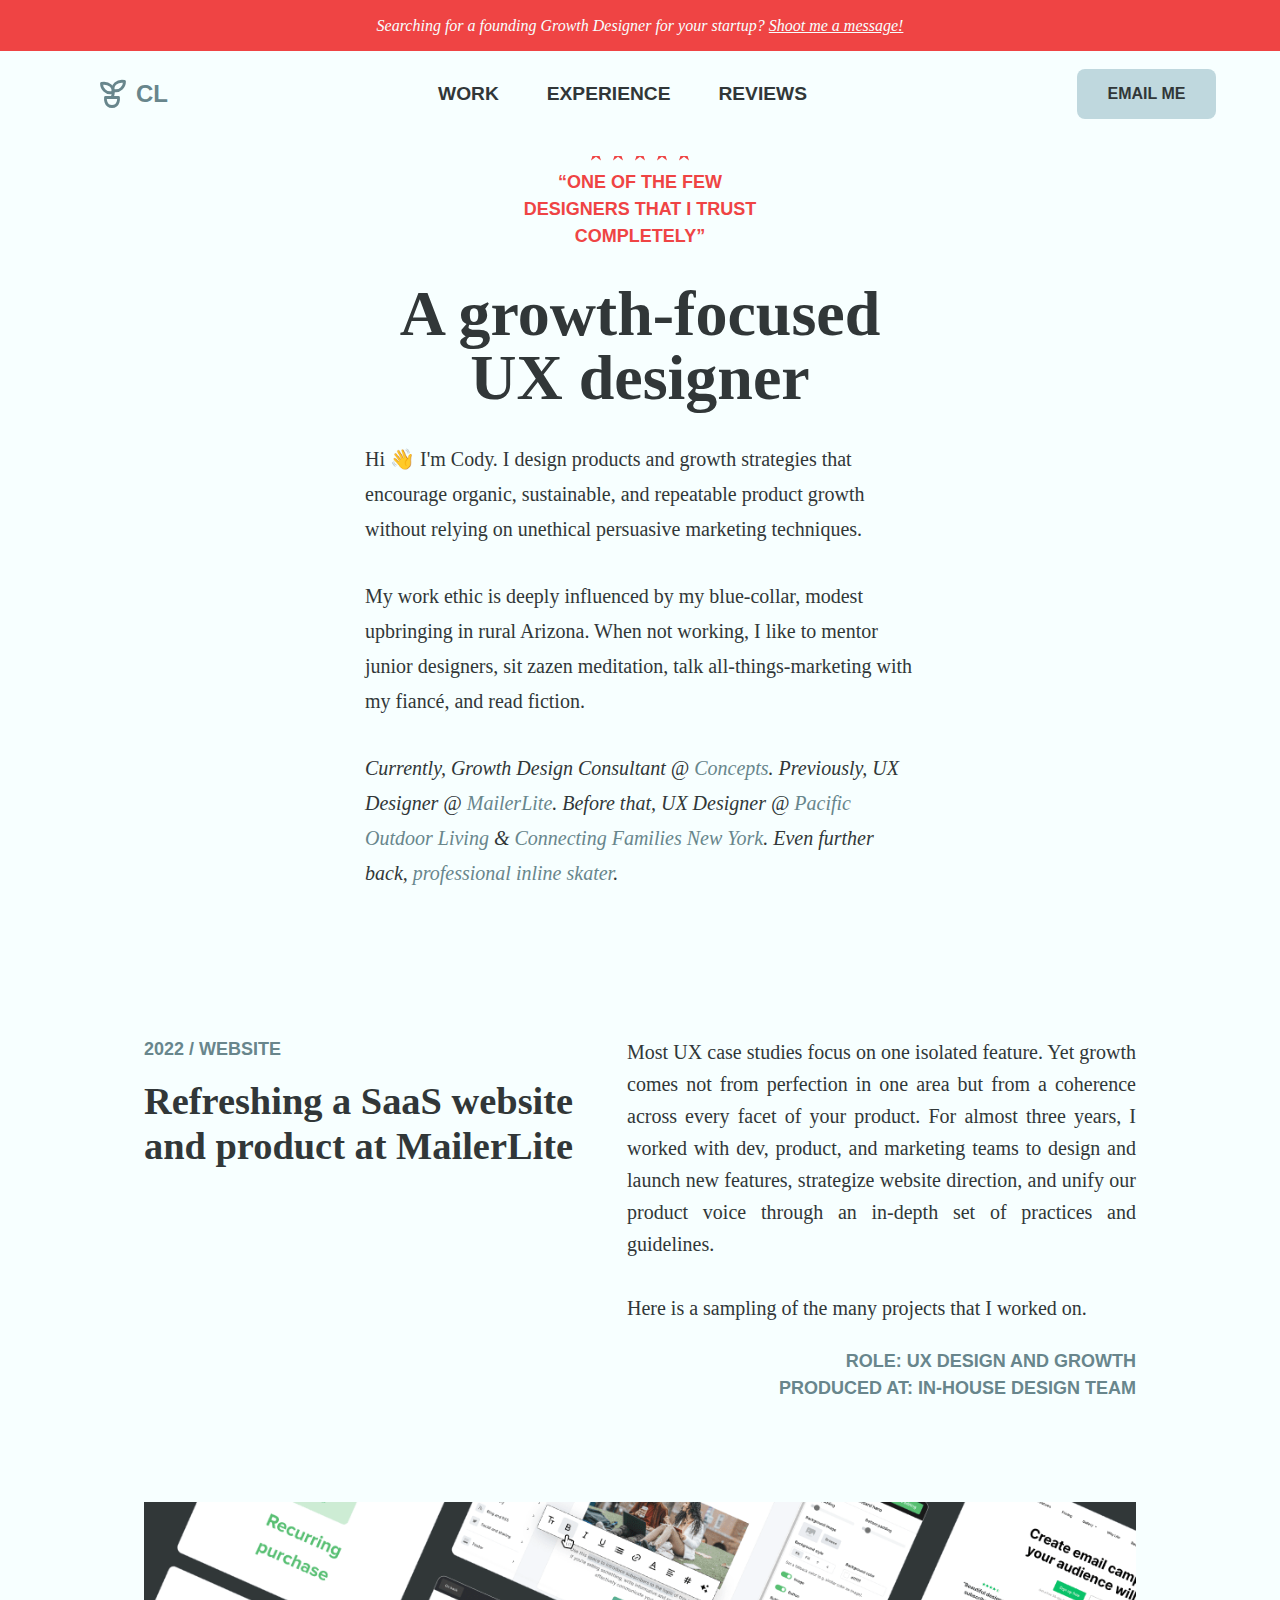
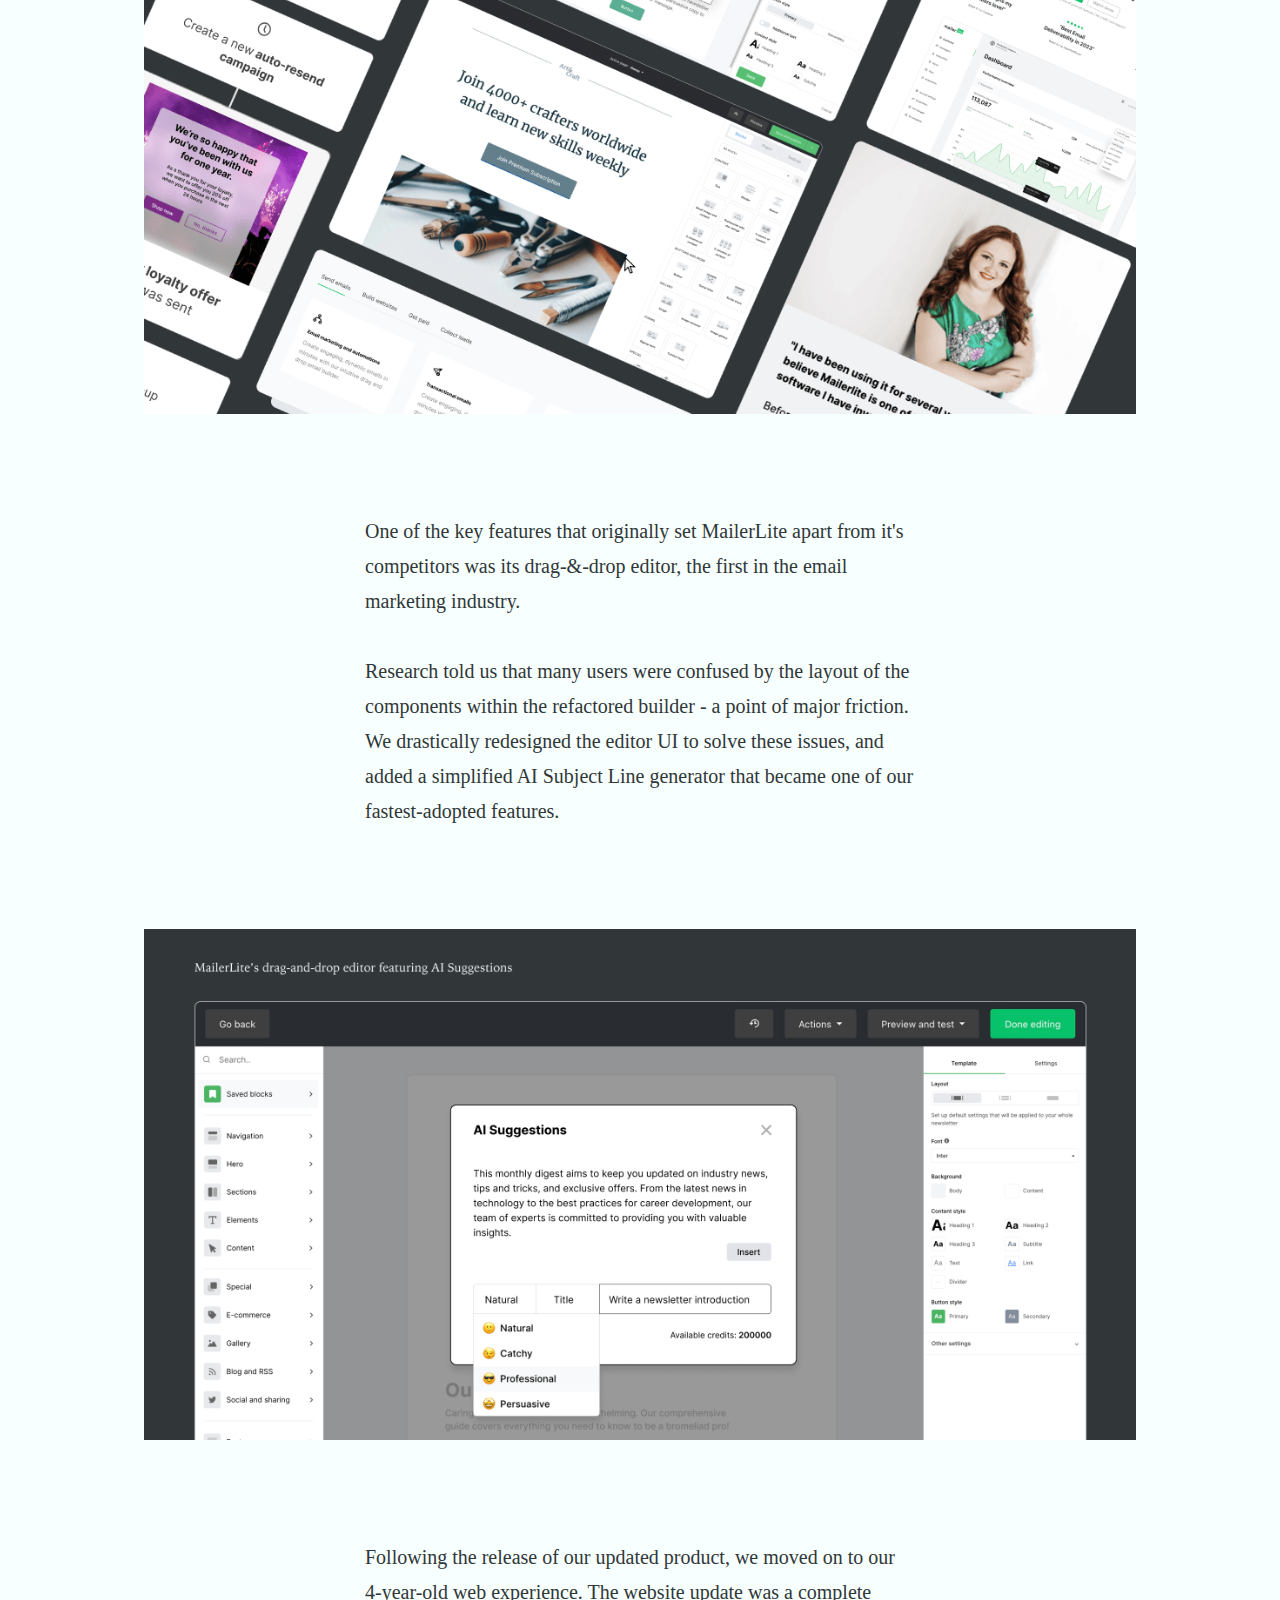
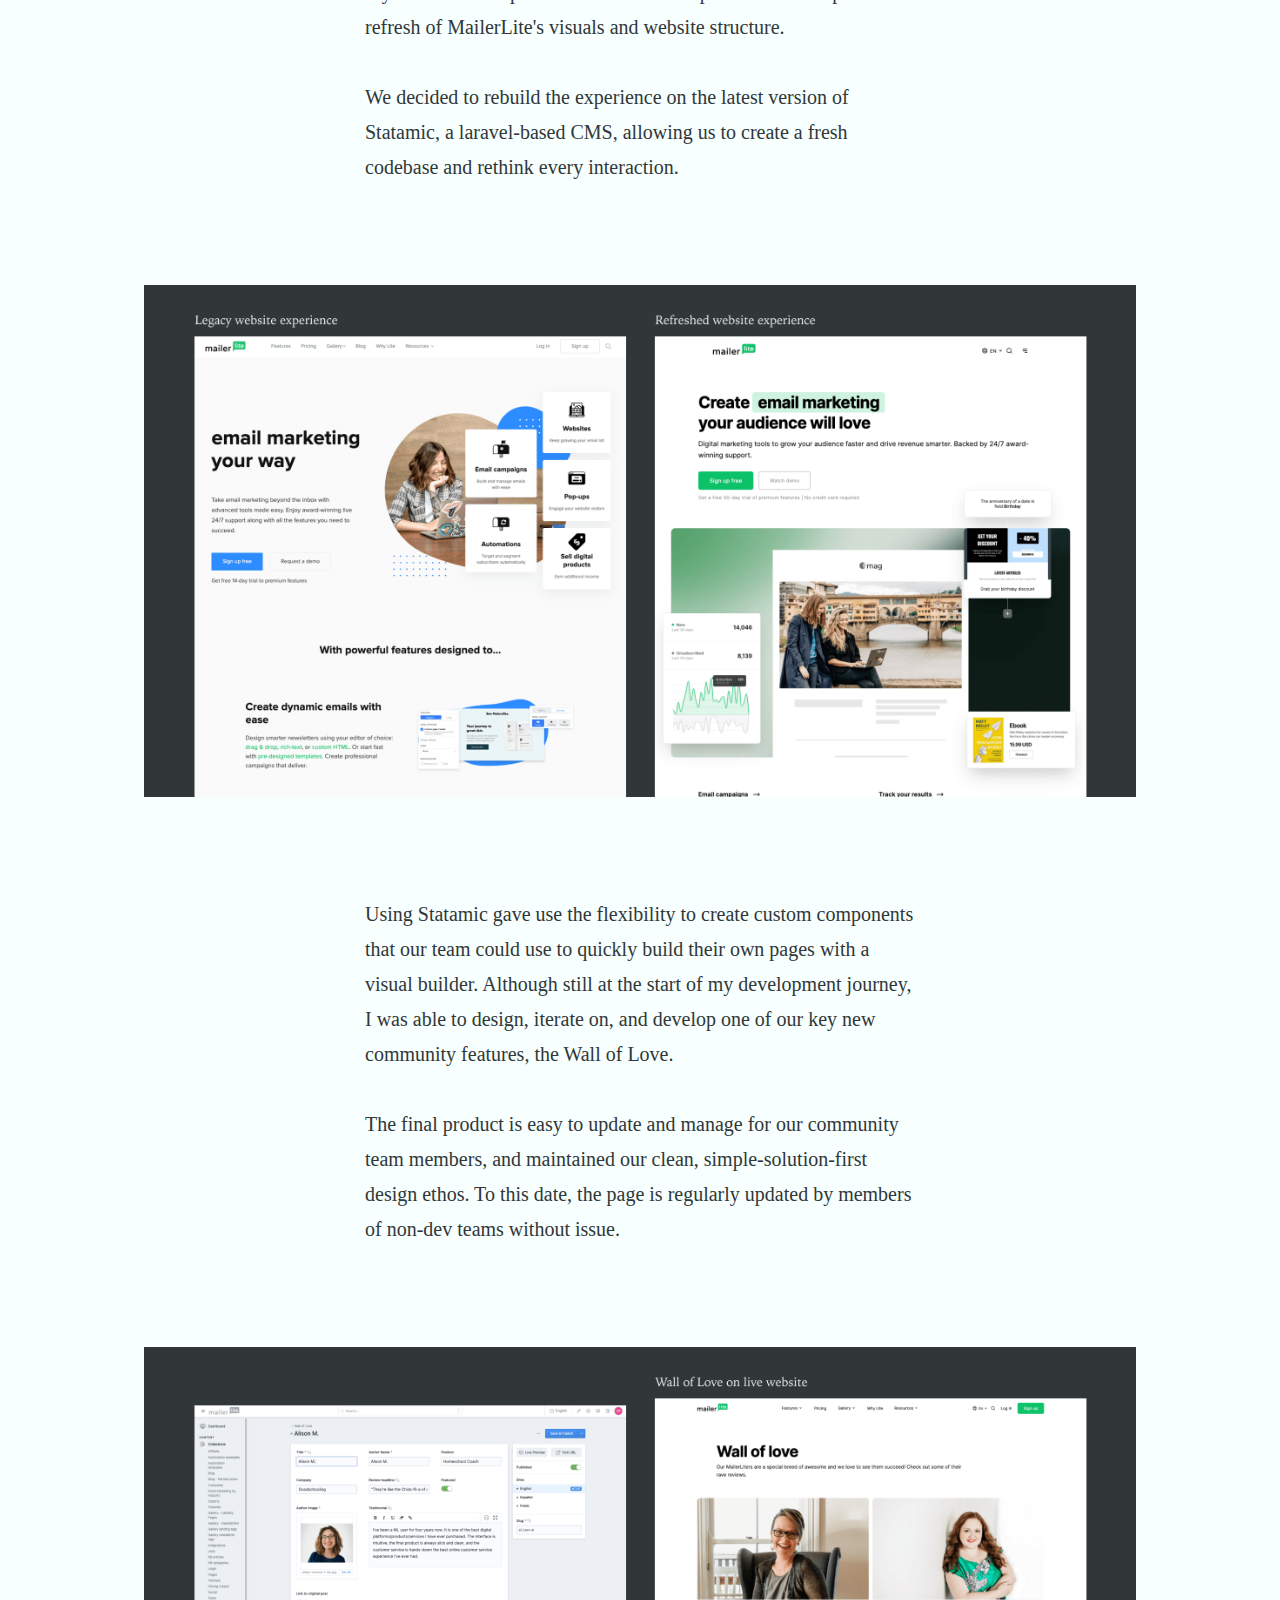
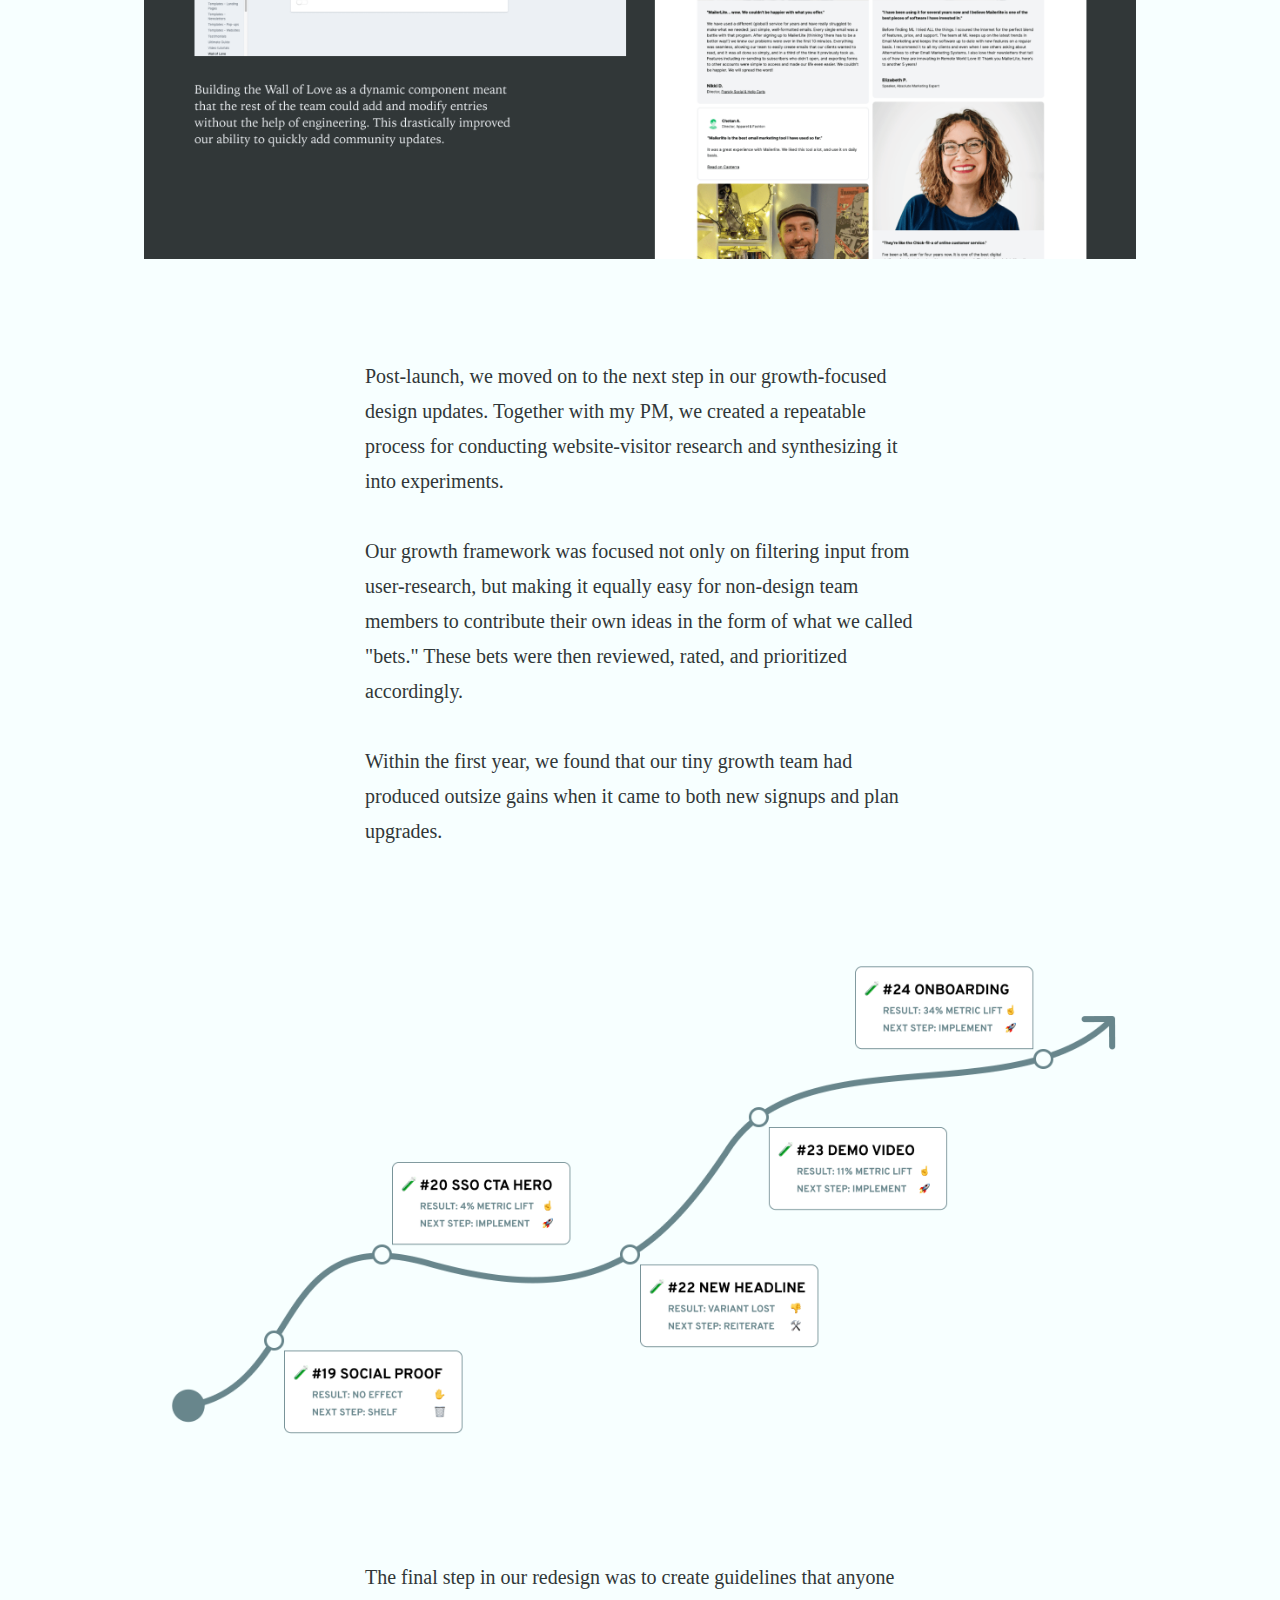
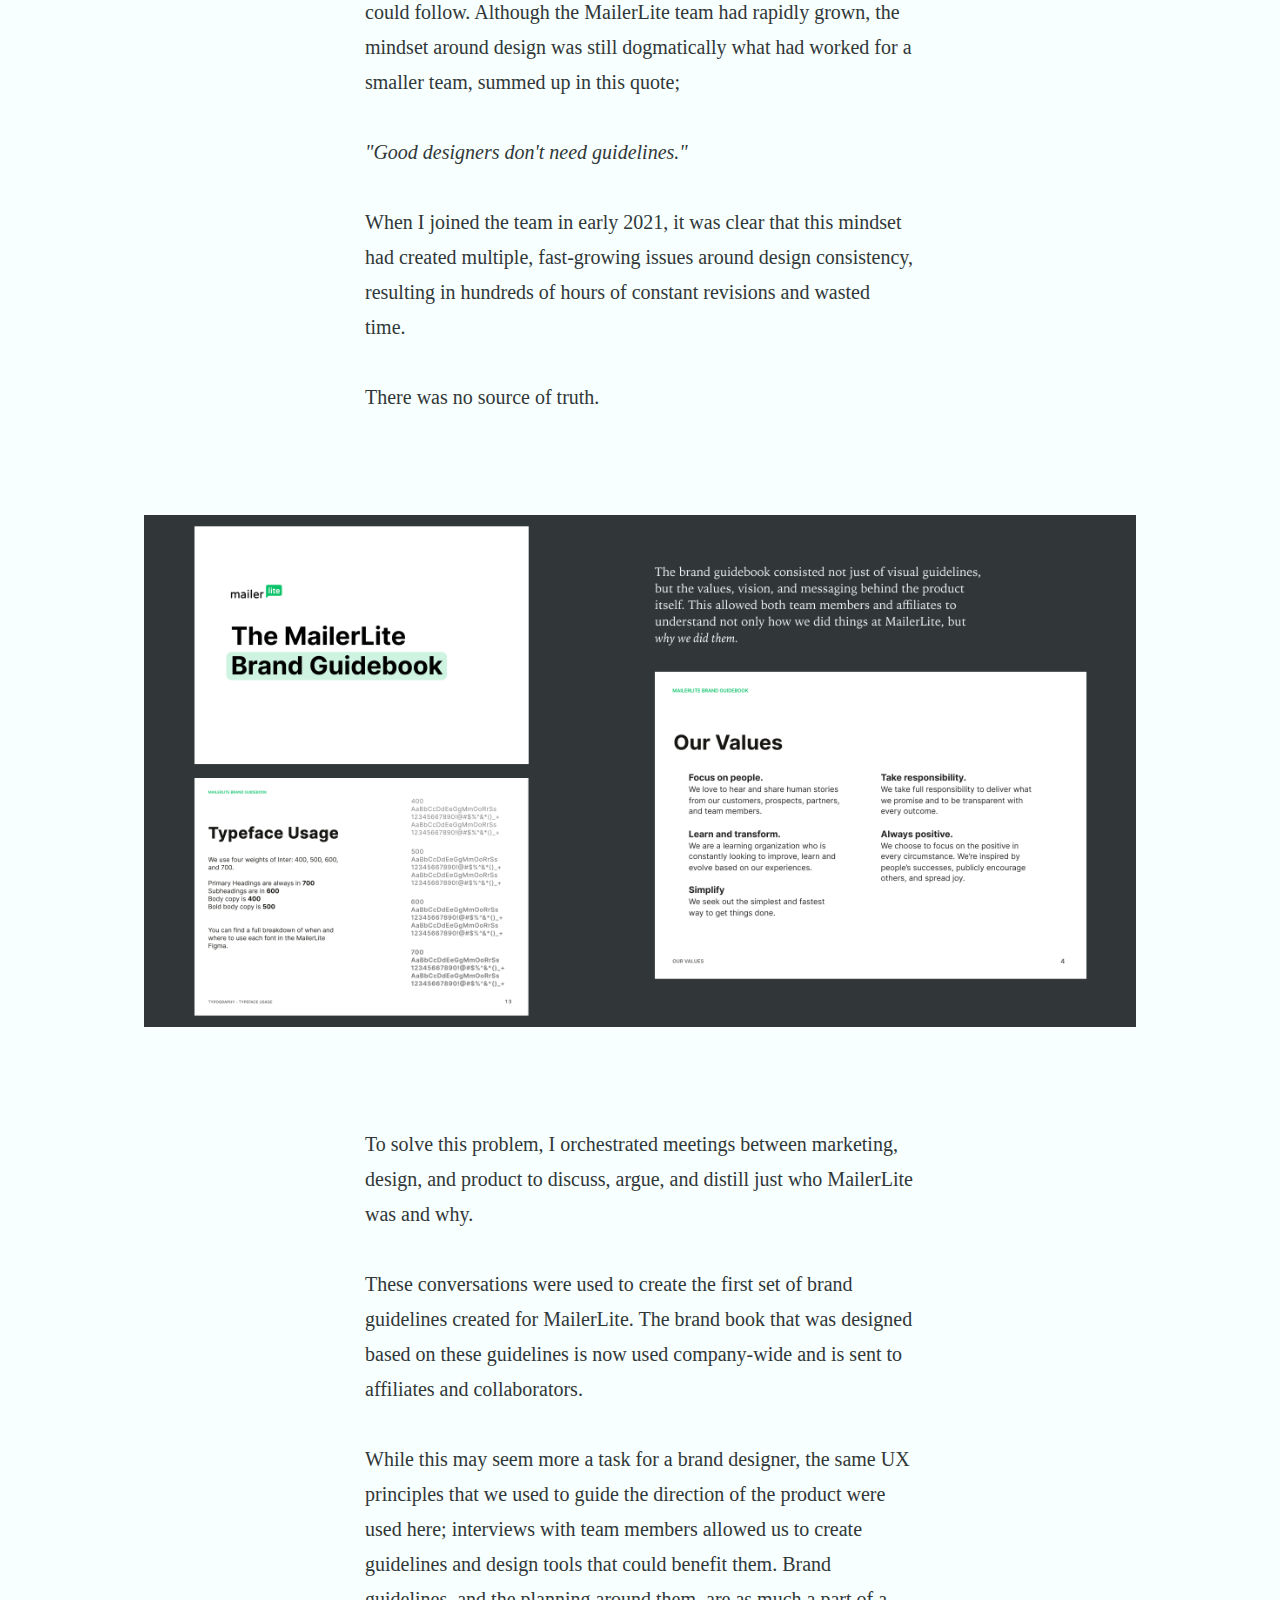
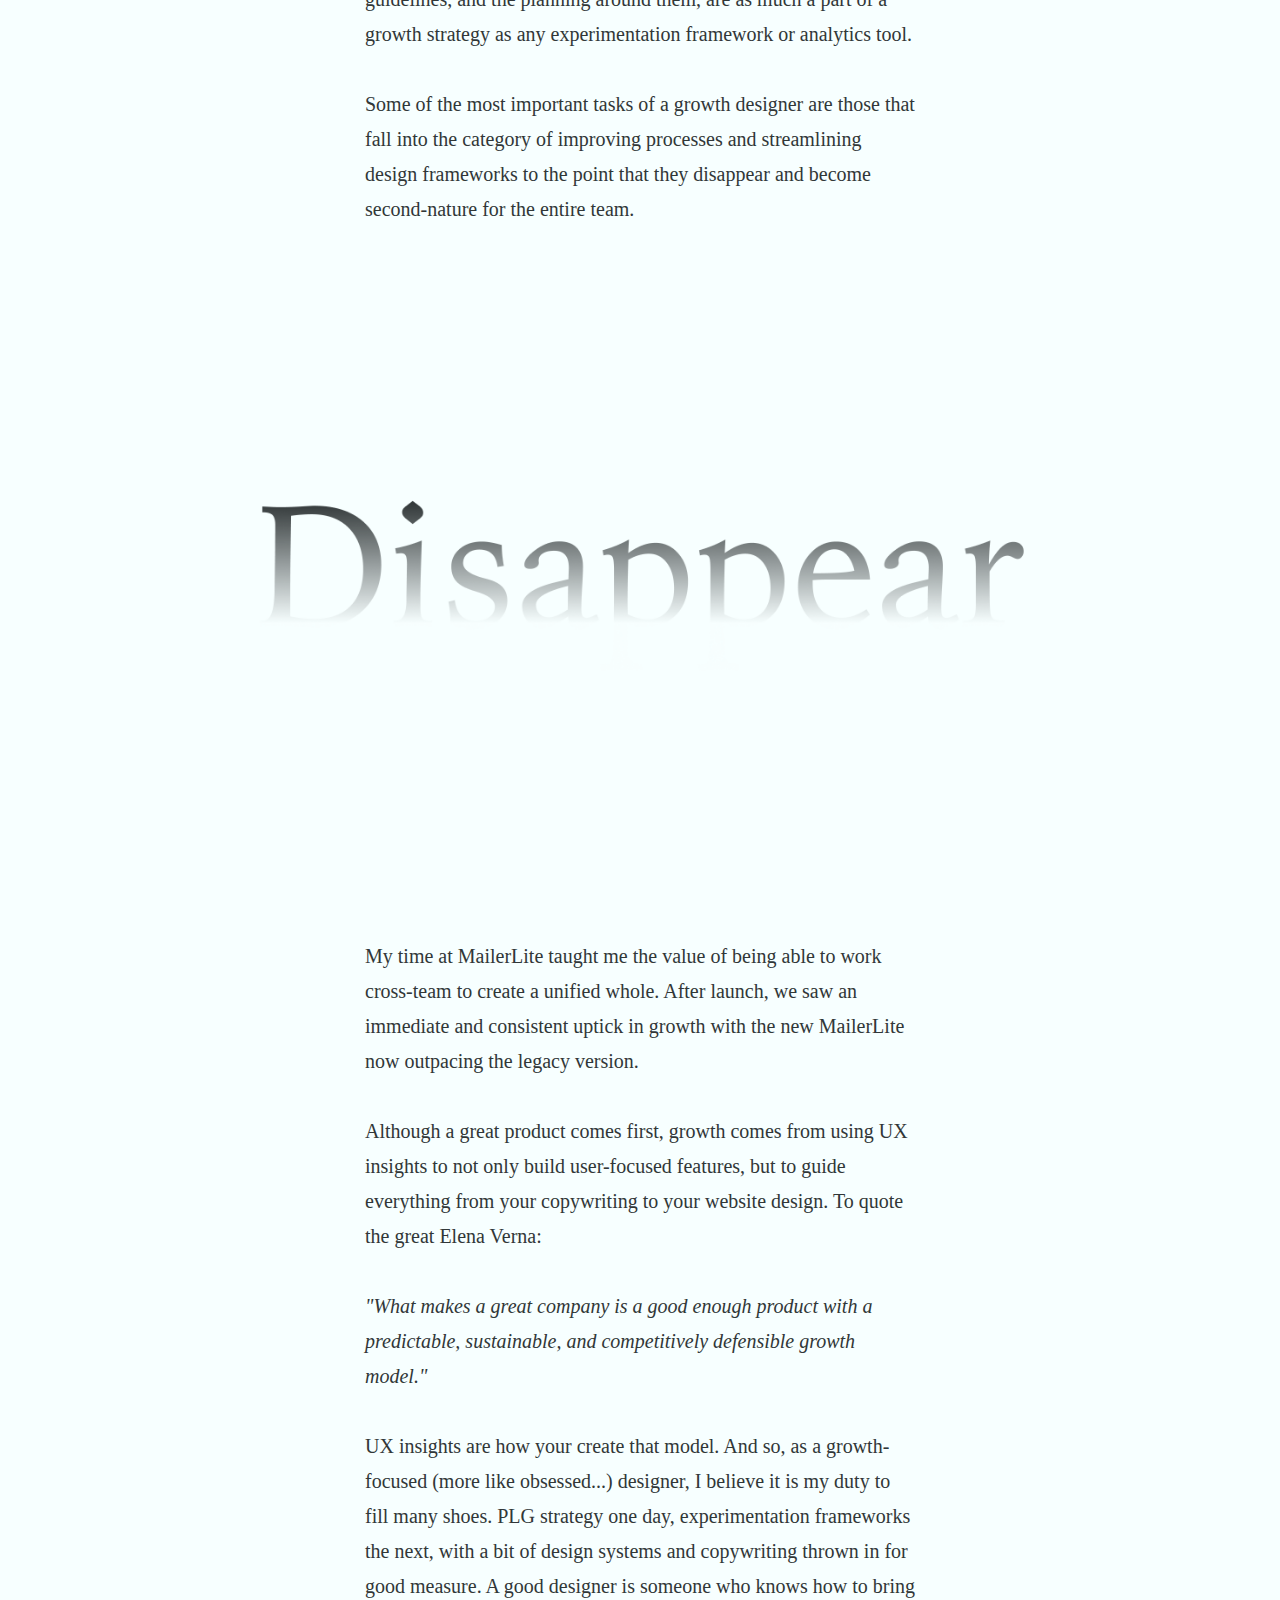
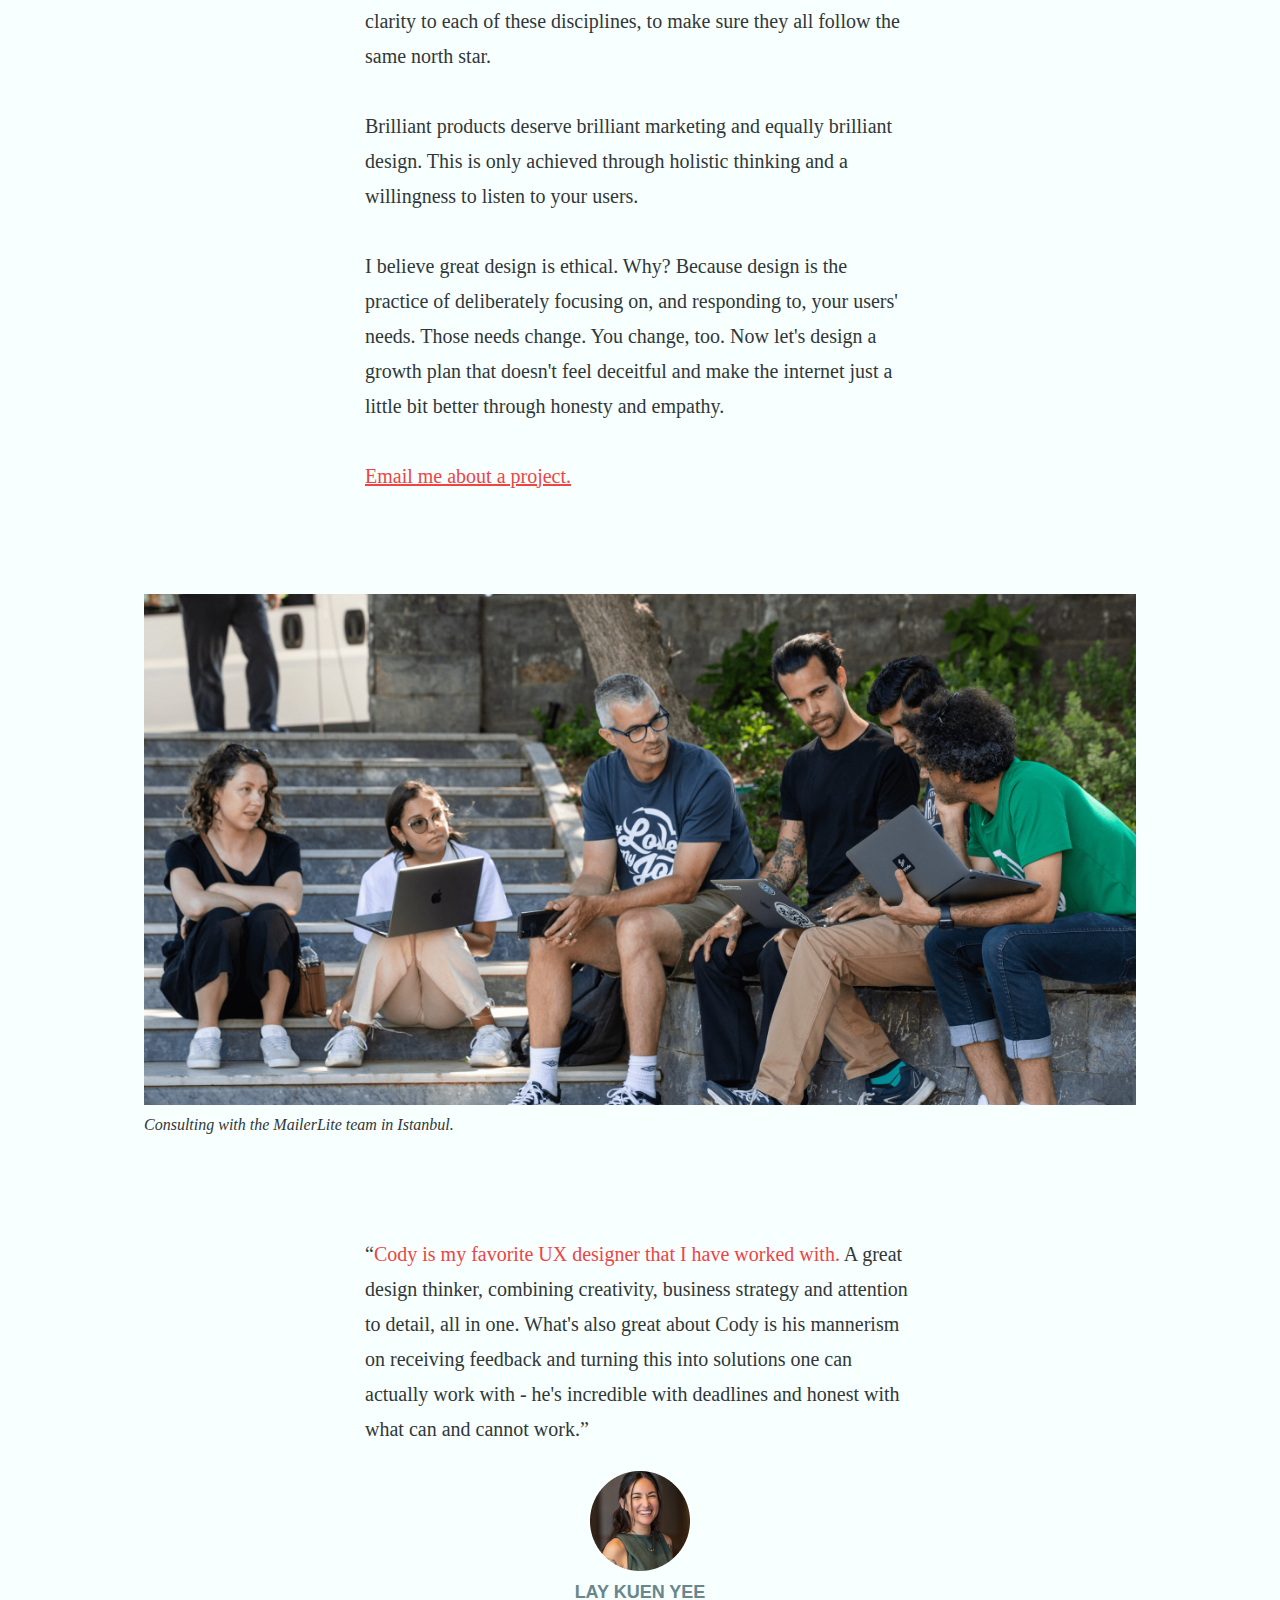
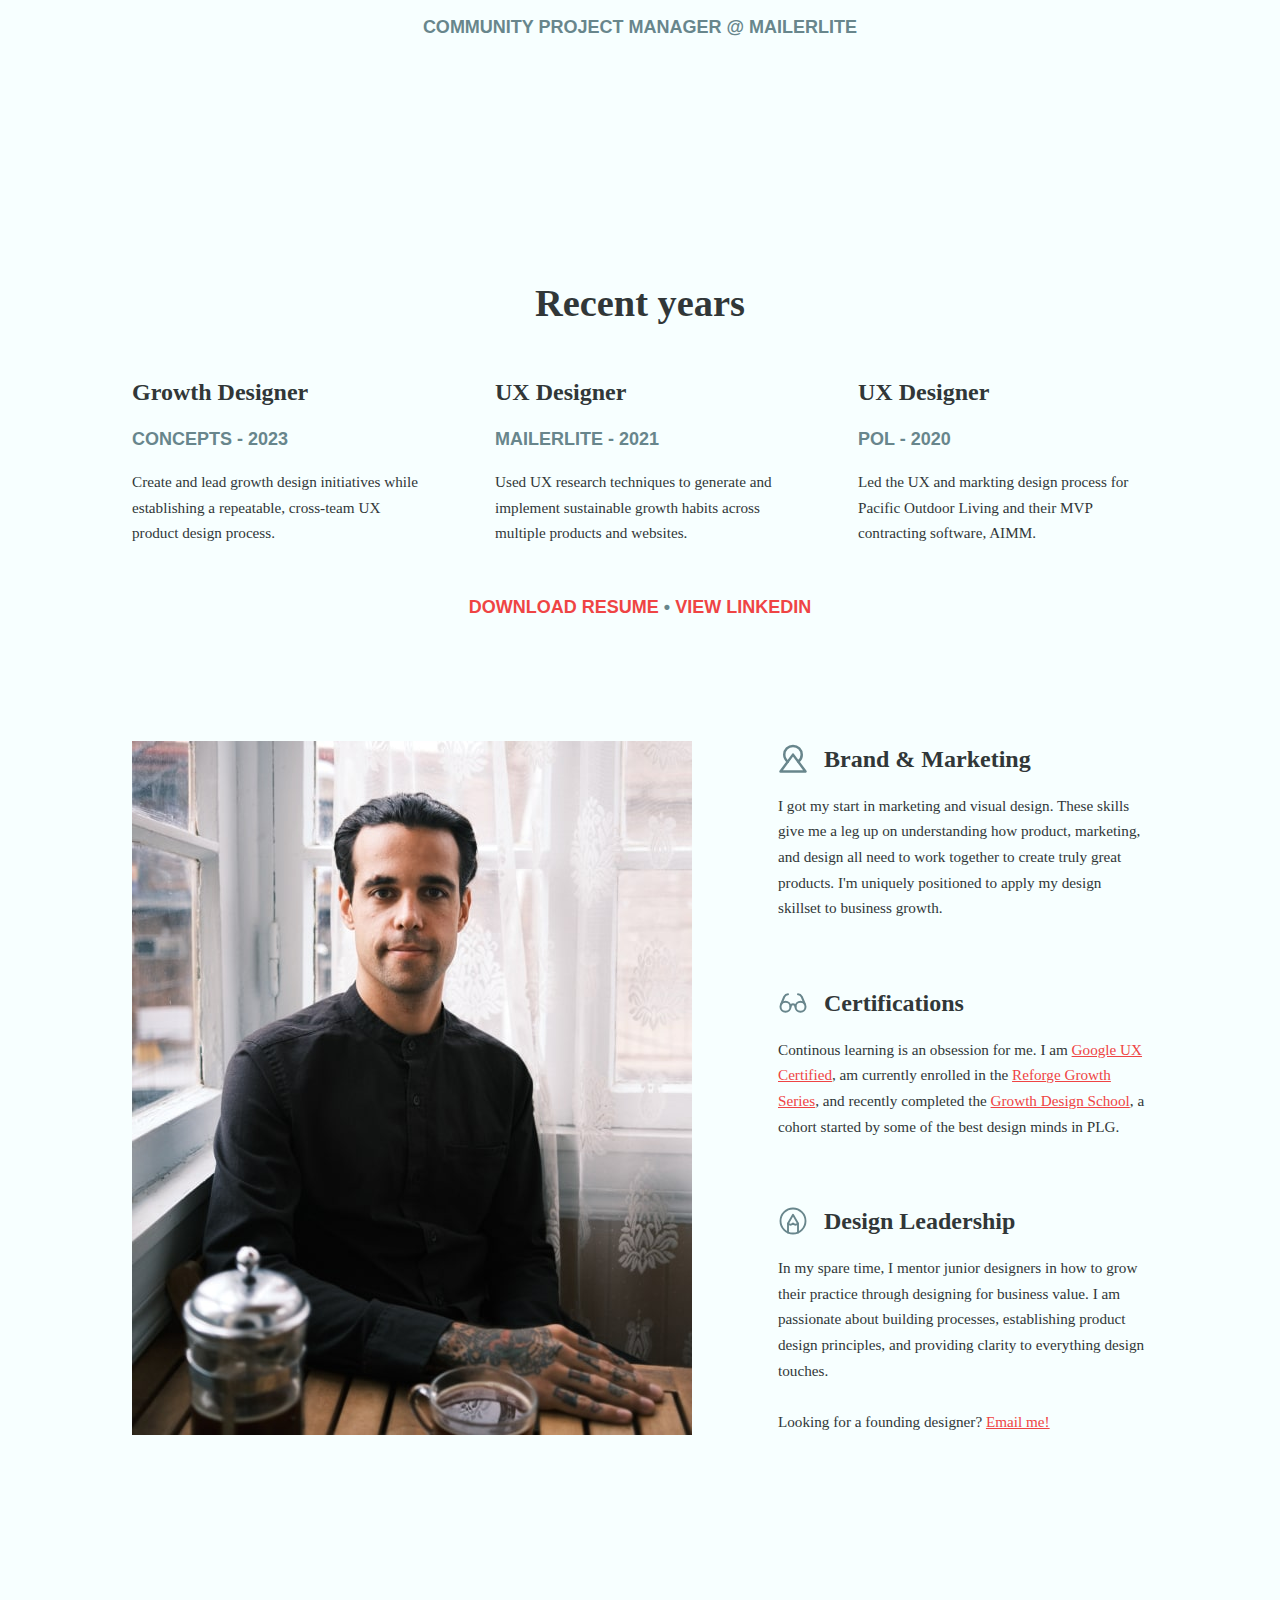
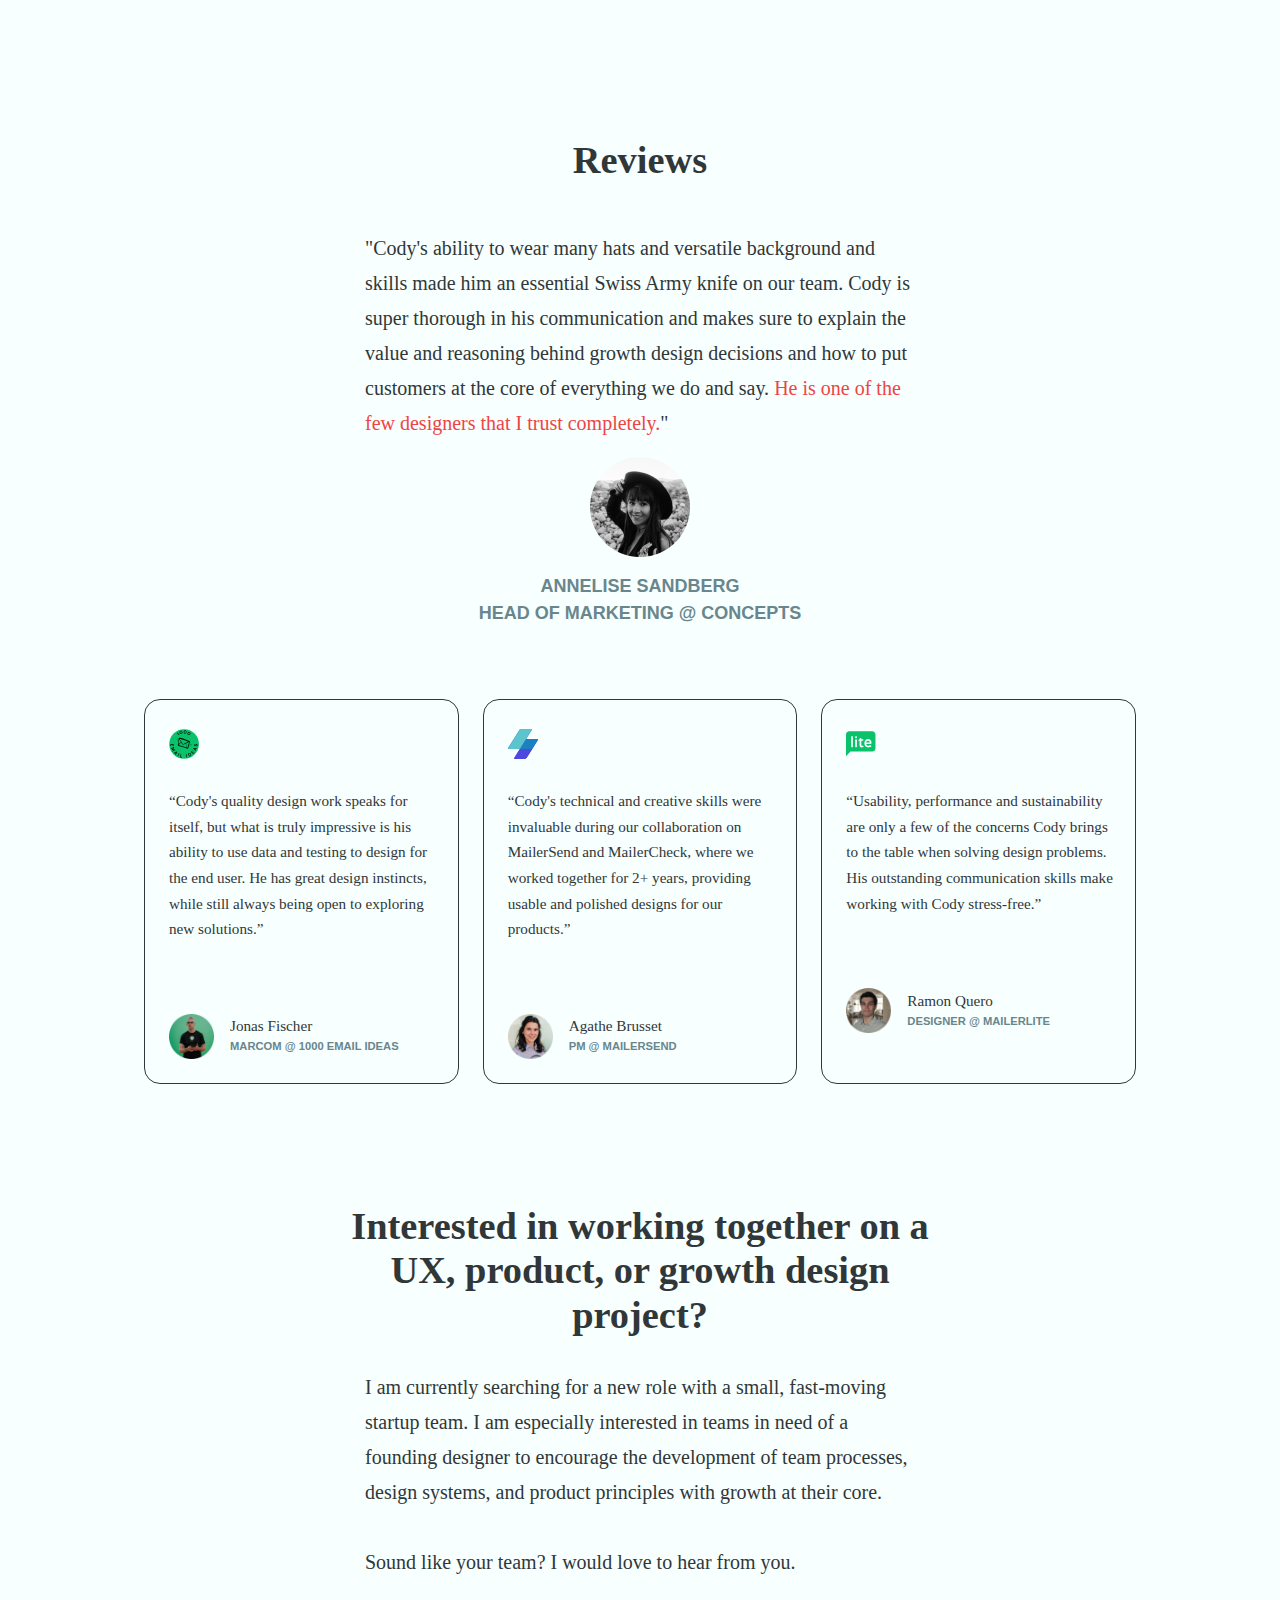
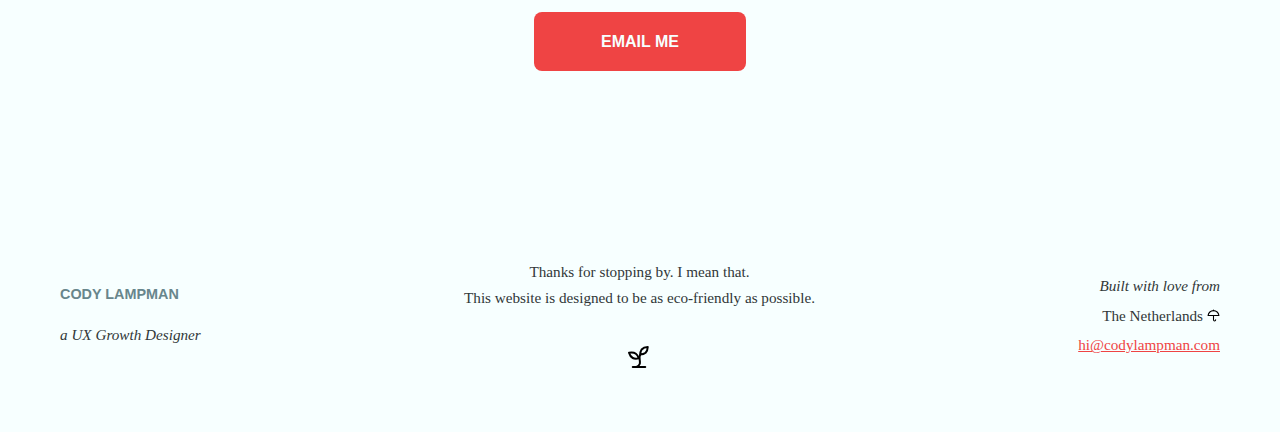
==== index.html @ 9a5e5ae9 "Update index.html" ====
<html lang="en">
<head>
    <meta charset="UTF-8">
    <meta http-equiv="X-UA-Compatible" content="IE=edge">
    <meta name="viewport" content="width=device-width, initial-scale=1.0">
    <title>Cody Lampman Growth Designer</title>
    <link rel="stylesheet" type="text/css" href="styles.css">
</head>

<div class="banner">
    <p class="body-medium">Searching for a founding Growth Designer for your startup? <a href="mailto:codydavidlampman@gmail.com">Shoot me a message!</a></p>
</div>

<body>


    <header>
        <a href="/" class="logo-wrapper">
            <img src="/images/plant.svg" class="logo">
            <h3 class="logo">CL</h3>
        </a>
        <input type="checkbox" id="nav-toggle" class="nav-toggle">
        <nav>
            <ul>
                <li><a href="#work-anchor">Work</a></li>
                <li><a href="#experience-anchor">Experience</a></li>
                <li><a href="#reviews-anchor">Reviews</a></li>
            </ul>
        </nav>
        <label for="nav-toggle" class="nav-toggle-label">
            <span></span>
        </label>
        <a href="mailto:codydavidlampman@gmail.com" class="button">Email me</a>
    </header>


<main>

    <section id="hero">
        <div class="text">
            <a class="subhead" href="#reviews-anchor">
            <div class="star-feature">
                <div class="icons">
                    <svg width="18" height="16" viewBox="0 0 18 16" fill="none" xmlns="http://www.w3.org/2000/svg">
                        <path d="M9 0L10.9084 5.87336L17.084 5.87336L12.0878 9.50329L13.9962 15.3766L9 11.7467L4.00383 15.3766L5.91219 9.50329L0.916019 5.87336L7.09163 5.87336L9 0Z" fill="#EF4444"/>
                        </svg> 
                        <svg width="18" height="16" viewBox="0 0 18 16" fill="none" xmlns="http://www.w3.org/2000/svg">
                            <path d="M9 0L10.9084 5.87336L17.084 5.87336L12.0878 9.50329L13.9962 15.3766L9 11.7467L4.00383 15.3766L5.91219 9.50329L0.916019 5.87336L7.09163 5.87336L9 0Z" fill="#EF4444"/>
                            </svg> 
                            <svg width="18" height="16" viewBox="0 0 18 16" fill="none" xmlns="http://www.w3.org/2000/svg">
                                <path d="M9 0L10.9084 5.87336L17.084 5.87336L12.0878 9.50329L13.9962 15.3766L9 11.7467L4.00383 15.3766L5.91219 9.50329L0.916019 5.87336L7.09163 5.87336L9 0Z" fill="#EF4444"/>
                                </svg> 
                                <svg width="18" height="16" viewBox="0 0 18 16" fill="none" xmlns="http://www.w3.org/2000/svg">
                                    <path d="M9 0L10.9084 5.87336L17.084 5.87336L12.0878 9.50329L13.9962 15.3766L9 11.7467L4.00383 15.3766L5.91219 9.50329L0.916019 5.87336L7.09163 5.87336L9 0Z" fill="#EF4444"/>
                                    </svg> 
                            <svg width="18" height="16" viewBox="0 0 18 16" fill="none" xmlns="http://www.w3.org/2000/svg">
                                <path d="M9 0L10.9084 5.87336L17.084 5.87336L12.0878 9.50329L13.9962 15.3766L9 11.7467L4.00383 15.3766L5.91219 9.50329L0.916019 5.87336L7.09163 5.87336L9 0Z" fill="#EF4444"/>
                                    </svg> 
                </div>
            </a>
            
        <h5 class="subhead">“One of the few designers that I trust completely”</h5>
    </div>        
        <h1>A growth-focused<br> UX designer</h1>
                <p>Hi 👋 I'm Cody. I design products and growth strategies that encourage organic, sustainable, and repeatable product growth without relying on unethical persuasive marketing techniques. </p>
                <p>My work ethic is deeply influenced by my blue-collar, modest upbringing in rural Arizona. When not working, I like to mentor junior designers, sit zazen meditation, talk all-things-marketing with my fiancé, and read fiction.
                </p>
                <p><em>Currently, Growth Design Consultant @ <a href="https://concepts.app/en/" target="_blank">Concepts</a>. Previously, UX Designer @ <a href="www.mailerlite.com" target="_blank">MailerLite</a>. Before that, UX Designer @ <a href="https://pacificoutdoorliving.com" target="_blank">Pacific Outdoor Living</a> & <a href="https://nyconnect.org" target="_blank">Connecting Families New York</a>. Even further back, <a href="https://www.youtube.com/watch?v=bfx9hQmypxc" target="_blank">professional inline skater</a>. </em></p>
        </div>
    </section>


    <a class="anchor" id="work-anchor"></a>
    <section id="work">
        <div class="work-summary">
            
            <div class="title-and-subhead">
                <h5 class="blue">2022 / website</h5>
                <h2>Refreshing a SaaS website and product at MailerLite</h2>
            </div>

            <div class="summary">
                <p>Most UX case studies focus on one isolated feature. Yet growth comes not from perfection in one area but from a coherence across every facet of your product. For almost three years, I worked with dev, product, and marketing teams to design and launch new features, strategize website direction, and unify our product voice through an in-depth set of practices and guidelines.<br><br> Here is a sampling of the many projects that I worked on. </p>
                <div class="role-and-produced">
                    <h5 class="blue">Role: UX design and Growth</h5>
                    <h5 class="blue">produced at: in-house design team</h5>
                </div>
            </div>
        </div>

        <img src="/images/ux-case-study-cover.png" alt="">

        <p>One of the key features that originally set MailerLite apart from it's competitors was its drag-&-drop editor, the first in the email marketing industry.<br><br> Research told us that many users were confused by the layout of the components within the refactored builder - a point of major friction. We drastically redesigned the editor UI to solve these issues, and added a simplified AI Subject Line generator that became one of our fastest-adopted features.</p>
        <img src="/images/ux-case-study-ai-writer.png" alt="">
        <p>Following the release of our updated product, we moved on to our 4-year-old web experience. The website update was a complete refresh of MailerLite's visuals and website structure.<br><br>We decided to rebuild the experience on the latest version of Statamic, a laravel-based CMS, allowing us to create a fresh codebase and rethink every interaction.</p>
        <img src="/images/ux-case-study-old-website-and-new.png" alt="">
        <p>Using Statamic gave use the flexibility to create custom components that our team could use to quickly build their own pages with a visual builder. Although still at the start of my development journey, I was able to design, iterate on, and develop one of our key new community features, the Wall of Love.<br><br>The final product is easy to update and manage for our community team members, and maintained our clean, simple-solution-first design ethos. To this date, the page is regularly updated by members of non-dev teams without issue.</p>
        <img src="/images/ux-case-study-wall-of-love.png" alt="">
        <p>Post-launch, we moved on to the next step in our growth-focused design updates. Together with my PM, we created a repeatable process for conducting website-visitor research and synthesizing it into experiments.<br><br>Our growth framework was focused not only on filtering input from user-research, but making it equally easy for non-design team members to contribute their own ideas in the form of what we called "bets." These bets were then reviewed, rated, and prioritized accordingly.<br><br>Within the first year, we found that our tiny growth team had produced outsize gains when it came to both new signups and plan upgrades.</p>
        <img src="/images/ux-case-study-experimentation.png" alt="">
        <p>The final step in our redesign was to create guidelines that anyone could follow. Although the MailerLite team had rapidly grown, the mindset around design was still dogmatically what had worked for a smaller team, summed up in this quote; <br><br><em>"Good designers don't need guidelines."</em><br><br>When I joined the team in early 2021, it was clear that this mindset had created multiple, fast-growing issues around design consistency, resulting in hundreds of hours of constant revisions and wasted time.<br><br>There was no source of truth.</p>
        <img src="/images/ux-case-study-brand-guide.png" alt="">
        <p>To solve this problem, I orchestrated meetings between marketing, design, and product to discuss, argue, and distill just who MailerLite was and why. <br><br>These conversations were used to create the first set of brand guidelines created for MailerLite. The brand book that was designed based on these guidelines is now used company-wide and is sent to affiliates and collaborators.<br><br> While this may seem more a task for a brand designer, the same UX principles that we used to guide the direction of the product were used here; interviews with team members allowed us to create guidelines and design tools that could benefit them. Brand guidelines, and the planning around them, are as much a part of a growth strategy as any experimentation framework or analytics tool.<br><br> Some of the most important tasks of a growth designer are those that fall into the category of improving processes and streamlining design frameworks to the point that they disappear and become second-nature for the entire team.</p>
        <img src="/images/ux-case-study-hide.png" alt="">
        <p>My time at MailerLite taught me the value of being able to work cross-team to create a unified whole. After launch, we saw an immediate and consistent uptick in growth with the new MailerLite now outpacing the legacy version.<br><br> Although a great product comes first, growth comes from using UX insights to not only build user-focused features, but to guide everything from your copywriting to your website design. To quote the great Elena Verna: <br><br><em>"What makes a great company is a good enough product with a predictable, sustainable, and competitively defensible growth model."</em>   <br><br> UX insights are how your create that model. And so, as a growth-focused (more like obsessed...) designer, I believe it is my duty to fill many shoes. PLG strategy one day, experimentation frameworks the next, with a bit of design systems and copywriting thrown in for good measure. A good designer is someone who knows how to bring clarity to each of these disciplines, to make sure they all follow the same north star.<br><br> Brilliant products deserve brilliant marketing and equally brilliant design. This is only achieved through holistic thinking and a willingness to listen to your users.<br><br> I believe great design is ethical. Why? Because design is the practice of deliberately focusing on, and responding to, your users' needs. Those needs change. You change, too. Now let's design a growth plan that doesn't feel deceitful and make the internet just a little bit better through honesty and empathy.<br><br><a href="mailto:codydavidlampman@gmail.com">Email me about a project.</a> </p>
        <div class="image-with-caption">
            <img src="/images/ux-case-study-consulting.png" alt="">
            <figcaption>Consulting with the MailerLite team in Istanbul.</figcaption>
        </div>    

        <div class="testimonial">
            <p>“<span class="red">Cody is my favorite UX designer that I have worked with.</span> A great design thinker, combining creativity, business strategy and attention to detail, all in one. What's also great about Cody is his mannerism on receiving feedback and turning this into solutions one can actually work with - he's incredible with deadlines and honest with what can and cannot work.”</p>
            <div class="author-info">
                <img src="/images/lay-yee.png" class="" alt="">
                <h5><a href="https://www.linkedin.com/in/laykuenyee/" target="_blank">Lay Kuen Yee</a></h5>
                <h5>Community Project Manager @ <a href="https://mailerlite.com/" target="_blank">MailerLite</a></h5>
            </div>
        </div>
    </section>

    <a class="anchor" id="experience-anchor"></a>
    <section id="experience">
        <h2>Recent years</h2>
        <div class="experience-cards">
            <div class="experience-item">
                <h4>Growth Designer</h4>
                <h5>Concepts - 2023</h5>
                <p class="body-small">Create and lead growth design initiatives while establishing a repeatable, cross-team UX product design process. </p>
            </div>
        <div class="experience-item">
            <h4>UX Designer</h4>
            <h5>mailerlite - 2021</h5>
            <p class="body-small">Used UX research techniques to generate and implement sustainable growth habits across multiple products and websites.</p>
        </div>
        <div class="experience-item">
            <h4>UX Designer</h4>
            <h5>POL - 2020</h5>
            <p class="body-small">Led the UX and markting design process for Pacific Outdoor Living and their MVP contracting software, AIMM.</p>
        </div>
    </div>
        <h5><a href="/Cody-Lampman-Resume.pdf" download>download resume</a>  •  <a href="https://www.linkedin.com/in/cody-lampman/" target="_blank">view linkedin</a></h5>
    </section>
    


    <Section id="about">
        <div class="about">
            <div class="image-cropper">
            <img src="/images/cody-lampman-ux-designer.jpg" alt="">
            </div>
        <div class="card-container">
            
            <div class="about-card">
                <div class="about-card-title">
                    <svg xmlns="http://www.w3.org/2000/svg" width="30" height="30" viewBox="0 0 30 30" fill="none">
                        <path d="M9.78125 17.6488C8.68484 16.8353 7.79431 15.7762 7.18107 14.5565C6.56784 13.3367 6.24895 11.9902 6.25 10.625C6.25 5.7925 10.1675 1.875 15 1.875C19.8325 1.875 23.75 5.7925 23.75 10.625C23.75 13.4594 22.4019 15.9794 20.3125 17.5781" stroke="#68868C" stroke-width="2.5" stroke-linecap="round" stroke-linejoin="round"/>
                        <path d="M15 10.625L27.5 27.5H2.5L15 10.625Z" stroke="#68868C" stroke-width="2.5" stroke-linecap="round" stroke-linejoin="round"/>
                        </svg>
                    <h4>Brand & Marketing</h4> 
                </div>    
                    <p class="body-small">I got my start in marketing and visual design. These skills give me a leg up on understanding how product, marketing, and design all need to work together to create truly great products. I'm uniquely positioned to apply my design skillset to business growth.</p>            
            </div>

            <div class="about-card">    
                <div class="about-card-title">
                    <svg width="30" height="30" viewBox="0 0 30 30" fill="none" xmlns="http://www.w3.org/2000/svg">
                        <path d="M7.5 23.75C10.2614 23.75 12.5 21.5114 12.5 18.75C12.5 15.9886 10.2614 13.75 7.5 13.75C4.73858 13.75 2.5 15.9886 2.5 18.75C2.5 21.5114 4.73858 23.75 7.5 23.75Z" stroke="#68868C" stroke-width="2" stroke-linecap="round" stroke-linejoin="round"/>
                        <path d="M22.5 23.75C25.2614 23.75 27.5 21.5114 27.5 18.75C27.5 15.9886 25.2614 13.75 22.5 13.75C19.7386 13.75 17.5 15.9886 17.5 18.75C17.5 21.5114 19.7386 23.75 22.5 23.75Z" stroke="#68868C" stroke-width="2" stroke-linecap="round" stroke-linejoin="round"/>
                        <path d="M17.5 18.75C17.5 18.087 17.2366 17.4511 16.7678 16.9822C16.2989 16.5134 15.663 16.25 15 16.25C14.337 16.25 13.7011 16.5134 13.2322 16.9822C12.7634 17.4511 12.5 18.087 12.5 18.75" stroke="#68868C" stroke-width="2" stroke-linecap="round" stroke-linejoin="round"/>
                        <path d="M3.125 16.25L6.25 8.75C7.125 7.125 8 6.25 10 6.25" stroke="#68868C" stroke-width="2" stroke-linecap="round" stroke-linejoin="round"/>
                        <path d="M26.875 16.25L23.75 8.75C22.875 7.125 21.875 6.25 20 6.25" stroke="#68868C" stroke-width="2" stroke-linecap="round" stroke-linejoin="round"/>
                        </svg>                        
                    <h4>Certifications</h4> 
                </div>    
                    <p class="body-small">
                        Continous learning is an obsession for me. I am <a href="https://grow.google/intl/ALL_ca/certificates/ux-design/#?modal_active=none" target="_blank">Google UX Certified</a>, am currently enrolled in the <a href="https://www.reforge.com/courses/growth-series?utm_source=google&utm_medium=sem&utm_campaign=paid_brand_international&utm_term=reforge%20growth%20series&hsa_acc=4514080460&hsa_cam=17552473832&hsa_grp=135882113497&hsa_ad=605343766535&hsa_src=g&hsa_tgt=kwd-900277448126&hsa_kw=reforge%20growth%20series&hsa_mt=b&hsa_net=adwords&hsa_ver=3&gad_source=1&gclid=EAIaIQobChMIg9LkkcvSggMVR4RoCR126g1eEAAYASABEgLZovD_BwE" target="_blank">Reforge Growth Series</a>, and recently completed the <a target="_blank" href="https://www.growthdesigners.co/school">Growth Design School</a>, a cohort started by some of the best design minds in PLG.</p>            
            </div>

            <div class="about-card">
                <div class="about-card-title">
                    <svg xmlns="http://www.w3.org/2000/svg" width="30" height="30" viewBox="0 0 30 30" fill="none">
                        <path d="M15 2.5C8.09625 2.5 2.5 8.09625 2.5 15C2.5 21.9037 8.09625 27.5 15 27.5C21.9037 27.5 27.5 21.9037 27.5 15C27.5 8.09625 21.9037 2.5 15 2.5Z" stroke="#68868C" stroke-width="1.875" stroke-linecap="round" stroke-linejoin="round"/>
                        <path d="M10 26.46V17.5L15 8.75L20 17.5V26.46" stroke="#68868C" stroke-width="1.875" stroke-linecap="round" stroke-linejoin="round"/>
                        <path d="M10 17.5C10 17.5 11.4087 18.75 12.5 18.75C13.5913 18.75 15 17.5 15 17.5C15 17.5 16.4087 18.75 17.5 18.75C18.5913 18.75 20 17.5 20 17.5" stroke="#68868C" stroke-width="1.875" stroke-linecap="round" stroke-linejoin="round"/>
                        </svg>                        
                    <h4>Design Leadership</h4> 
                </div>    
                    <p class="body-small">In my spare time, I mentor junior designers in how to grow their practice through designing for business value. I am passionate about building processes, establishing product design principles, and providing clarity to everything design touches.<br><br>Looking for a founding designer? <a href="mailto:codydavidlampman@gmail.com">Email me!</a>  </p>            
            </div>
        </div>
        </div>
    </Section>
    
    <a class="anchor" id="reviews-anchor"></a>
    <section id="reviews">
            <h2>Reviews</h2>
            <div class="featured-review">
                <p>"Cody's ability to wear many hats and versatile background and skills made him an essential Swiss Army knife on our team. Cody is super thorough in his communication and makes sure to explain the value and reasoning behind growth design decisions and how to put customers at the core of everything we do and say. <span class="red">He is one of the few designers that I trust completely.</span>"</p>
                <img src="/images/annelise-sandberg.png" alt="">
                <div class="featured-review-title">
                <h5 class="h5-small">Annelise Sandberg</h5>
                <h5 class="h5-small">Head of Marketing @ <a href="https://concepts.app/" target="_blank">Concepts</a></h5>
            </div>
            </div>

        <div class="review-card-container">
            <div class="review-card">
                <img src="/images/1000-email-ideas-logo.svg" alt="">
                <p class="review body-small">“Cody's quality design work speaks for itself, but what is truly impressive is his ability to use data and testing to design for the end user. He has great design instincts, while still always being open to exploring new solutions.”</p>
                <div class="review-card-author">
                    <img src="/images/jonas-fischer.png" class=".review-card-author-img" alt="">
                    <div class="review-card-author-title">
                        <p class="body-small">Jonas Fischer</p>
                        <p class="subhead-small">marcom @ <a href="https://1000emailideas.com/" target="_blank">1000 email ideas</a></p>
                </div>
                </div>
            </div>

            <div class="review-card">
                <img src="/images/mailersend-logo.svg" alt="">
                <p class="review body-small">“Cody's technical and creative skills were invaluable during our collaboration on MailerSend and MailerCheck, where we worked together for 2+ years, providing usable and polished designs for our products.”</p>
                <div class="review-card-author">
                    <img src="/images/agathe-brusset.png" alt="">
                    <div class="review-card-author-title">
                        <p class="body-small">Agathe Brusset</p>
                        <p class="subhead-small">pm @ <a href="https://mailersend.com/" target="_blank">mailersend</a></p>
                </div>
                </div>
            </div>

            <div class="review-card">
                <img src="/images/mailerlite-logo.svg" alt="">
                <p class="review body-small">“Usability, performance and sustainability are only a few of the concerns Cody brings to the table when solving design problems. His outstanding communication skills make working with Cody stress-free.”</p>
                <div class="review-card-author">
                    <img src="/images/ramon-quero.png" alt="">
                    <div class="review-card-author-title">
                        <p class="body-small">Ramon Quero</p>
                        <p class="subhead-small">Designer @ <a href="https://mailerlite.com/" target="_blank">MailerLite</a></p>
                </div>
                </div>
            </div>

        </div>
    </section>

   


    <section id="cta">
        <div class="text">
            <h2>Interested in working together on a UX, product, or growth design project?</h2>
            <p>I am currently searching for a new role with a small, fast-moving startup team. I am especially interested in teams in need of a founding designer to encourage the development of team processes, design systems, and product principles with growth at their core. <br><br>Sound like your team? I would love to hear from you. </p>
        </div>
        <button class="btn-secondary">
            <a href="mailto:codydavidlampman@gmail.com">Email me</a>
        </button>
    </section>
    
</main>



<footer>
    <div class="logo-and-slogan">
        <h3>Cody Lampman</h3>
        <p class="body-small"><em>a UX Growth Designer</em></p>
    </div> 
    
    <div class="center-text">
        <p class="body-small">Thanks for stopping by. I mean that.</p>
        <p class="body-small">This website is designed to be as eco-friendly as possible.</p>
        <svg width="30" height="30" viewBox="0 0 30 30" fill="none" xmlns="http://www.w3.org/2000/svg">
            <path d="M8.75 25H21.25" stroke="black" stroke-width="2" stroke-linecap="round" stroke-linejoin="round"/>
            <path d="M12.5 25C19.375 21.875 13.5 17 16.25 12.5" stroke="black" stroke-width="2" stroke-linecap="round" stroke-linejoin="round"/>
            <path d="M11.875 11.7502C13.25 12.7502 14.125 14.5002 14.75 16.3752C12.25 16.8752 10.375 16.8752 8.75 16.0002C7.25 15.2502 5.875 13.6252 5 10.7502C8.5 10.1252 10.5 10.7502 11.875 11.7502V11.7502Z" stroke="black" stroke-width="2" stroke-linecap="round" stroke-linejoin="round"/>
            <path d="M17.625 7.5C16.672 8.98945 16.1926 10.7327 16.25 12.5C18.625 12.375 20.375 11.75 21.625 10.75C22.875 9.5 23.625 7.875 23.75 5C20.375 5.125 18.75 6.25 17.625 7.5Z" stroke="black" stroke-width="2" stroke-linecap="round" stroke-linejoin="round"/>
            </svg>            
    </div>

    <div class="business-info">
        <p class="body-small"><em>Built with love from</em></p>
        <div class="location-icon">
            <p class="body-small">The Netherlands</p>
            <svg width="13" height="13" viewBox="0 0 13 13" fill="none" xmlns="http://www.w3.org/2000/svg">
            <g clip-path="url(#clip0_348_516)">
            <path d="M11.9167 6.49943C11.7859 5.16348 11.1598 3.92487 10.1617 3.02734C9.15577 2.12442 7.85172 1.625 6.50001 1.625C5.1483 1.625 3.84425 2.12442 2.83834 3.02734C1.84019 3.92487 1.21412 5.16348 1.08334 6.49943H11.9167Z" stroke="black" stroke-width="1.08333" stroke-linecap="round" stroke-linejoin="round"/>
            <path d="M6.5 6.5V10.8333C6.5 11.1207 6.61414 11.3962 6.8173 11.5994C7.02047 11.8025 7.29602 11.9167 7.58333 11.9167C7.87065 11.9167 8.1462 11.8025 8.34937 11.5994C8.55253 11.3962 8.66667 11.1207 8.66667 10.8333" stroke="black" stroke-width="1.08333" stroke-linecap="round" stroke-linejoin="round"/>
            <path d="M6.5 1.08301V1.62467" stroke="black" stroke-width="1.08333" stroke-linecap="round" stroke-linejoin="round"/>
            </g>
            <defs>
            <clipPath id="clip0_348_516">
            <rect width="13" height="13" fill="white"/>
            </clipPath>
            </defs>
            </svg>
        </div>
        <p class="body-small"><a href="mailto:codydavidlampman@gmail.com">hi@codylampman.com</a></p>
    </div>
</footer>

</body>
</html>
---- styles.css ----
/*
    RESETS
*/

/*
  1. Use a more-intuitive box-sizing model.
*/
*, *::before, *::after {
  box-sizing: border-box;
}
/*
  2. Remove default margin
*/
* {
  margin: 0;
}
/*
  3. Allow percentage-based heights in the application
*/
html, body {
  height: 100%;
  scroll-behavior: smooth;
}
/*
  Typographic tweaks!
  4. Add accessible line-height
  5. Improve text rendering
*/
body {
  line-height: 1.5;
  -webkit-font-smoothing: antialiased;
}
/*
  6. Improve media defaults
*/
img, picture, video, canvas, svg {
  display: block;
  max-width: 100%;
}
/*
  7. Remove built-in form typography styles
*/
input, button, textarea, select {
  font: inherit;
}
/*
  8. Avoid text overflows
*/
p, h1, h2, h3, h4, h5, h6 {
  overflow-wrap: break-word;
}
/*
  9. Create a root stacking context
*/
#root, #__next {
  isolation: isolate;
}





/*
    GLOBAL DEFAULTS and VARIABLES
*/


html {
    font-family: var(--font-sans-serif);
}

body {
    background-color: var(--background);
    color: var(--color-text);
}

main {
    display: flex;
    flex-direction: column;
    gap: 120px;
    max-width: 1040px;
    margin: auto;
}

:root {
    --background:#F7FFFF;
    --color-primary: #BFD8DE;
    --color-secondary: #EF4444;
    --color-text: #313738;
    --color-subhead: #68868C;
    --font-sans-serif:
    -apple-system, BlinkMacSystemFont, avenir next, avenir, segoe ui,
    helvetica neue, helvetica, Ubuntu, roboto, noto, arial, sans-serif;
  --font-serif:
    Iowan Old Style, Apple Garamond, Baskerville, Times New Roman,
    Droid Serif, Times, Source Serif Pro, serif, Apple Color Emoji,
    Segoe UI Emoji, Segoe UI Symbol;
}




/*
    UTILITY CLASSES
*/
.container {
    width: 100%;
    max-width: 1140px;
    padding: 3rem 0;
    margin: auto;
}


/*  smooth-scroll solution  */
a.anchor {
    display: block;
    position: relative;
    top: -75px;
    visibility: hidden;
}


/*  text utility  */

.text {
    display: flex;
    flex-direction: column;
    gap: 32px;
    max-width: 660px;
    align-items: center;
    justify-content: center;
    padding: 0 24px;
    text-align: left;
}

.text a {
    text-decoration: none;
    color: var(--color-subhead);
}

.text a on:hover {
    cursor: pointer;
}


@media screen and (min-width: 875px) {

    .text p {
        padding: 0;
    }

    .text h1 {
        text-align: center;
    }

}

/*  red text utility  */

.red p a h1 h2 h3 h4 {
    color: var(--color-secondary);
}

.blue {
    color: var(--color-subhead);
}




/*
    TYPOGRAPHY - MOBILE STYLES
*/
h1 {
    font-family: var(--font-serif);
    font-size: 4rem;
    line-height: 4rem;
    color: var(--color-text);
    text-align: left;
}

h2 {
    font-size: 2.4rem;
    font-family: var(--font-serif);
    line-height: 2.8rem;
    margin: 0;
}

h3 {
    font-size: 0.9rem;
    color: var(--color-subhead);
    text-transform: uppercase;
}

h4 {
    font-size: 1.5rem;
    text-transform: capitalize;
    font-family: var(--font-serif);
}

h5 {
    font-size: 18px;
    margin: 0;
    text-transform: uppercase;
    color: var(--color-subhead);
}

h5 a {
    text-decoration: none;
    color: var(--color-subhead);
   }

p {
    font-size: 20px;
    font-family: var(--font-serif);
    line-height: 35px;
    max-width: 55ch;
    margin: 0;
    color: var(--color-text);
    text-align: left;
    padding: 0;
  }

  .body-small {
    font-family: var(--font-serif);
    font-size: 0.95rem;
    color: var(--color-text);
    line-height: 1.6rem;
  }

  .subhead-small {
    font-family: var(--font-sans-serif);
    font-size: 0.7rem;
    font-weight: bold;
    line-height: 1rem;
    text-transform: uppercase;
    color: var(--color-subhead);
  }

  .subhead-small a {
    color: var(--color-subhead);
    text-decoration: none;
  }

p > a {
    text-decoration: underline;
    color: var(--color-secondary);
}



.image-with-caption figcaption {
   font-family: var(--font-serif);
   font-style: italic;
   padding-top: 8px;
}






/*
    Banner starts here
*/

.banner {
    background-color: var(--color-secondary);
    position: absolute;
    top: 0;
    display: flex;
    justify-content: center;
    width: 100vw;
    z-index: 100000;
    margin-bottom: 100px;
    padding: 8px 0px 8px 0px;
    font-style: italic;
}

.banner p {
    max-width: 100ch;
    font-size: 16px;
    color: #F7FFFF;
}

.banner a {
    color: #F7FFFF;
    
}

.banner a:hover {
    cursor: pointer;
}






/*
    Navigation starts here
*/
header {
    background: var(--background);
    text-align: center;
    position: absolute;
    top: 32px;
    left: 0;
    right: 0;
    width: 100%;
    z-index: 999;
    height: 124;
    align-items: center;
    display: flex;
}

.nav-toggle {
    display: none;
}

.nav-toggle-label {
    position: absolute;
    top: 0;
    right: 0;
    margin-right: 3em;
    height: 100%;
    display: flex;
    align-items: center;
}

.nav-toggle-label:hover {
    cursor: pointer;
}

.nav-toggle-label span,
.nav-toggle-label span::before,
.nav-toggle-label span::after {
    display: block;
    background: var(--color-text);
    height: 2px;
    width: 1.5em;
    border-radius: 2px;
    position: relative;
}

.nav-toggle-label span::before,
.nav-toggle-label span::after {
    content: '';
    position: absolute;
}

.nav-toggle-label span::before {
    bottom: 8px;
}

.nav-toggle-label span::after {
    top: 8px;
}

.logo {
    font-family: var(--font-sans-serif);
    align-self: center;
    display: none;
}

nav {
    position: absolute;
    text-align: right;
    top: 100%;
    right: 0;
    background: rgba(247, 255, 255, 0.8);
    backdrop-filter: blur(8px);
    width: 100%;
    transform: scale(1, 0);
    transform-origin: top;
    transition: transform 400ms ease-in-out;
}

nav ul {
    margin: 0;
    padding: 0;
    list-style: none;
}

nav li {
    margin-bottom: 3em;
    margin-right: 4em;
}

nav a {
    color: var(--color-text);
    font-weight: bold;
    text-decoration: none;
    font-size: 1.2rem;
    text-transform: uppercase;
    opacity: 0;
    transition: opacity 100ms ease-in-out;
}

nav a:hover {
    color: var(--color-secondary);
}

.nav-toggle:checked ~ nav {
    transform: scale(1, 1);
}

.nav-toggle:checked ~ nav a {
    opacity: 1;
    transition: opacity 250ms ease-in-out 250ms;
}


.button {
    width: 139px;
    display: flex;
    justify-content: center;
    align-items: center;
    height: 50px;
    border-radius: 8px;
    background: var(--color-primary);
    color: var(--color-text);
    font-weight: bold;
    font-size: 1em;
    text-transform: uppercase;
    text-decoration: none;  
    grid-column: 4 / 5;
    transition: ease-in-out 150ms;
    margin-left: 24px;
}

.button:hover {
    background-color: var(--color-subhead);
    color: var(--background);
    transition: ease-in-out 150ms;
}






@media screen and (min-width: 875px) {
    .nav-toggle-label {
        display: none;
    }

    header {
        display: flex;
        justify-content: space-between;
        padding: 0 24px;
        align-items: center;
        max-width: 1200;
        margin: auto;
    }

    .logo-wrapper {
        display: flex;
        flex-direction: row;
        gap: 8px;
        margin-left: 32px;
        text-decoration: none;
    }

    .logo {
        display: block;
        width: 32px;
        font-size: x-large;
        color: var(--color-subhead);
    }

    nav {
        all: unset;
        display: flex;
        justify-content: center;
        align-items: center;
    }

    nav ul {
        display: flex;
        gap: 48px;
    }

    nav li {
        margin-bottom: 0;
        margin-right: 0;
    }

    nav a {
        opacity: 1;
        position: relative;
    }

    nav a::before {
        content: '';
        display: block;
        height: 2px;
        background: var(--color-secondary);
        position: absolute;
        bottom: -.1em;
        left: 0;
        right: 0;
        transform: scale(0, 1);
        transition: transform ease-in-out 250ms;
    }

    nav a:hover::before {
        transform: scale(1, 1);
    }

    .button {
        margin-left: 0;
    }
}






/*HERO SECTION*/

section#hero {
    height: calc(100vh);
    display: flex;
    flex-direction: column;
    align-items: center;
    justify-content: center;
    margin-bottom: -10%;
    text-align: center;
    color: var(--color-secondary);
}

section#hero .text {
    margin-top: 20%;
    text-align: center;
}

  .icons {
    display: flex;
    flex-direction: row;
    gap: 4px;
  }

  section#hero .subhead {
    max-width: 270px;
    color: var(--color-secondary);
  }

.star-feature {
    display: flex;
    flex-direction: column;
    gap: 8px;
    align-items: center;
}

@media screen and (min-width: 875px) {
    section#hero .text {
        margin-top: 10%;
    }
}




/*CASE STUDY SUMMARY SECTION*/


.work-summary {
    display: flex;
    flex-direction: column;
    justify-content: space-between;
    text-align: flex-start;
}

.title-and-subhead {
    max-width: 435px;
    display: flex;
    flex-direction: column;
    gap: 16px;
}

.summary {
    max-width: 100%;
    display: flex;
    flex-direction: column;
    gap: 24px;
    margin-top: 24px;
}


@media screen and (min-width: 875px) {
    .work-summary {
        flex-direction: row;
        gap: 48px;
    }

    .summary {
        max-width: 100%;
        margin-top: 0;
        align-items: flex-end;
    }

    .summary p {
        text-align: justify;
        line-height: 2rem;
    }

    .role-and-produced {
        text-align: right;
    }
}




/*WORK SECTION*/

    #work {
        display: flex;
        width: 100%;
        flex-direction: column;
        gap: 100px;
        margin: auto;
        justify-content: center;
        align-items: center;
        padding: 0 24px;
    }
    




    /*Testimonial Component*/

    .testimonial {
        display: flex;
        flex-direction: column;
        gap: 24px;
    }

    .testimonial span {
        color: var(--color-secondary);
    }

    .author-info {
        justify-content: center;
        align-items: center;
        display: flex;
        flex-direction: column;
        gap: 8px;
    }




   /*EXPERIENCE SECTION*/ 

   #experience {
    display: flex;
    flex-direction: column;
    justify-content: space-between;
    align-items: center;
    width: 100%;
    padding: 0 12px;
    gap: 48px;
   }

   .experience-item {
    display: flex;
    flex-direction: column;
    align-items: center;
    gap: 16px;
    max-width: 290px;
    margin-bottom: 48px;
    text-align: justify;
   }

   .experience-item:last-child {
    margin-bottom: 0;
   }

   #experience h5 a {
    color: var(--color-secondary);
   }


   @media screen and (min-width: 875px) {
    .experience-cards {
        display: flex;
        width: 100%;
        flex-direction: row;
        justify-content: space-between;
        gap: 0px;
       }

       .experience-item {
        margin-bottom: 0;
        text-align: left;
        align-items: flex-start;
        justify-content: center;
       }
   }





   /*ABOUT SECTION*/ 
   .about {
    display: flex;
    flex-direction: column;
    margin: auto;
    align-items: center;
    width: 100%;
    justify-content: space-between;
    gap: 48px;
   }

   .about img {
    display: hidden;
   }

   .card-container {
    display: flex;
    flex-direction: column;
    align-items: center;
    gap: 64;
   }
   
   .card-container h2 {
    margin-bottom: 48;
   }

   .about-card {
    display: flex;
    flex-direction: column;
    gap: 16;
    max-width: 370px;
    margin-bottom: 64px;
   }

   .about-card-title {
    display: flex;
    flex-direction: column;
    gap: 16px;
    margin-bottom: 16px;
    align-items: center;
   }

   .image-cropper {
    width: 150px;
    height: 150px;
    position: relative;
    overflow: hidden;
    border-radius: 50%;
  }

   @media screen and (min-width: 875px) {
    .about img {
        object-fit: contain;
        width: 100%;
        line-height: 0;
        margin: 0;
        display: block;
       }

       .image-cropper {
        width: 560px;
        height: 100%;
        border-radius: 0;
        margin: 0 12px;
       }

       .about {
        display: flex;
        flex-direction: row;
        align-items: flex-start;
        width: 100%;
        justify-content: space-between;
       }

       .card-container {
        align-items: flex-start;
       }

       .about-card {
        margin-right: 12px;
       }

       .about-card-title{
        flex-direction: row;
       }
   }



      /*FAQ SECTION*/ 

      #faq {
        display: flex;
        align-items: left;
        flex-direction: column;
        margin: auto;
        padding: 0 24px;
        gap: 48px;
      }


       #accordion {
        margin: 100px auto;
        width: 100%;

       }

       #accordion li {
        list-style: none;
        width: 100%;
        margin-bottom: 10px;
        background: var(--background);
        padding: 10px;
        border-radius: 4px;;
       }

       #accordion li p {
        padding-bottom: 16px;
       }

       #accordion li label {
        padding: 10px;
        display: flex;
        align-items: center;
        align-content: space-between;
        cursor: pointer;
        font-size: 18px;
        font-weight: 500;
       }

       #accordion label + input[type="radio"]{
        display: none;
       }

       #accordion .content{
        padding: 0 10px;
        line-height: 26px;
        max-height: 0;
        overflow: hidden;
        transition: max-height 0.1s;
       }

       #accordion label + input[type="radio"]:checked + .content {
        max-height: 100%;
       }


       @media screen and (min-width: 875px) {
        #faq {
            align-items: center;
        }

       }

     


       /*REVIEWS SECTION*/ 

 /*featured review*/ 

       #reviews {
        margin-top: 10%;
        align-items: center;
        display: flex;
        flex-direction: column;
        margin: auto;
        gap: 48px;
        padding: 0 24px;
        
       }

       .featured-review {
        display: flex;
        flex-direction: column;
        gap: 16px;
        margin: auto;
        justify-content: center;
        align-items: center;
        margin-bottom: 24px;
       }

       .featured-review img {
        max-width: 100px;
       }

       .featured-review-title {
        display: flex;
        flex-direction: column;
        align-items: center;
       }

       .featured-review span {
        color: var(--color-secondary);
       }




        /*review cards*/ 

    .review-card-container {
        display: flex;
        flex-direction: column;
        max-width: 1200px; 
        margin: auto;
        gap: 24px;
    }

    .review-card {
        display: flex;
        flex-direction: column;
        padding-top: 24px;
        padding-bottom: 24px;
        padding-left: 24px;
        padding-right: 16px;
        max-width: 360px;
        border: 1px solid var(--color-text);
        border-radius: 16px;
    }

    .review-card img {
        height: 40px;
        width: 30px;
    }

    .review {
        margin-bottom: 72px;
        margin-top: 24px;
        text-wrap: balanced     
    }

    .review-card-author {
        display: flex;
        flex-direction: row;
        align-items: center;
        gap: 16px;
    }

    .review-card-author img {
        height: 45px;
        width: 45px;
    }

    .review-card-author-title {
        display: flex;
        flex-direction: column;
        justify-content: center;
        margin-top: 8px;
        gap: 12px;
    }

    .review-card-author-title .body-small {
        margin: 0;
        line-height: 0;
    }

    .review-card-author-img {
        max-width: 50px;
    }



    @media screen and (min-width: 875px) {
        .review-card-container {
            flex-direction: row;
        }
    }





    /*FAQ SECTION*/
#cta {
    display: flex;
    flex-direction: column;
    margin: auto;
    align-items: center;
    gap: 32px;
}

#cta h2 {
    text-align: left;
}

.btn-secondary {
    width: 212px;
    height: 59px;
    background-color: var(--color-secondary);
    color: var(--background);
    border: none;
    border-radius: 8px;
    text-transform: uppercase;
    text-decoration: none;
}

.btn-secondary a {
    text-decoration: none;
    color: var(--background);
    font-weight: bold;
}

.btn-secondary:hover {
    filter: brightness(85%);
    cursor: pointer;
}

@media screen and (min-width: 875px) {
    #cta h2 {
        text-align: center;
    }
}
    



/*FOOTER*/

footer {
    display: flex;
    flex-direction: column;
    margin-top: 10%;
    padding: 60px 60px;
    justify-content: space-between;
    align-items: center;
    gap: 24px;
    text-align: center;
    background-color: var(--background);
    width: 100vw;
}

.logo-and-slogan {
    display: flex;
    flex-direction: column;
    gap: 16px;
}

.center-text {
    display: flex;
    flex-direction: column;
    align-items: center;
    text-align: center;
}

.center-text p {
    text-align: center;
}

.center-text svg {
    margin-top: 32px;
}

.business-info {
    display: flex;
    flex-direction: column;
    gap: 4px;
    align-items: center;
}

.location-icon {
    display: flex;
    flex-direction: row;
    align-items: center;
    gap: 4px;
}

.business-info a {
    margin-top: 16px;
}


@media screen and (min-width: 875px) {
    footer {
        flex-direction: row;
        gap: 8px;
    }

    .business-info {
        align-items: end;
    }

    .logo-and-slogan {
        display: flex;
        flex-direction: column;
        gap: 16px;
        align-items: flex-start;
    }
}
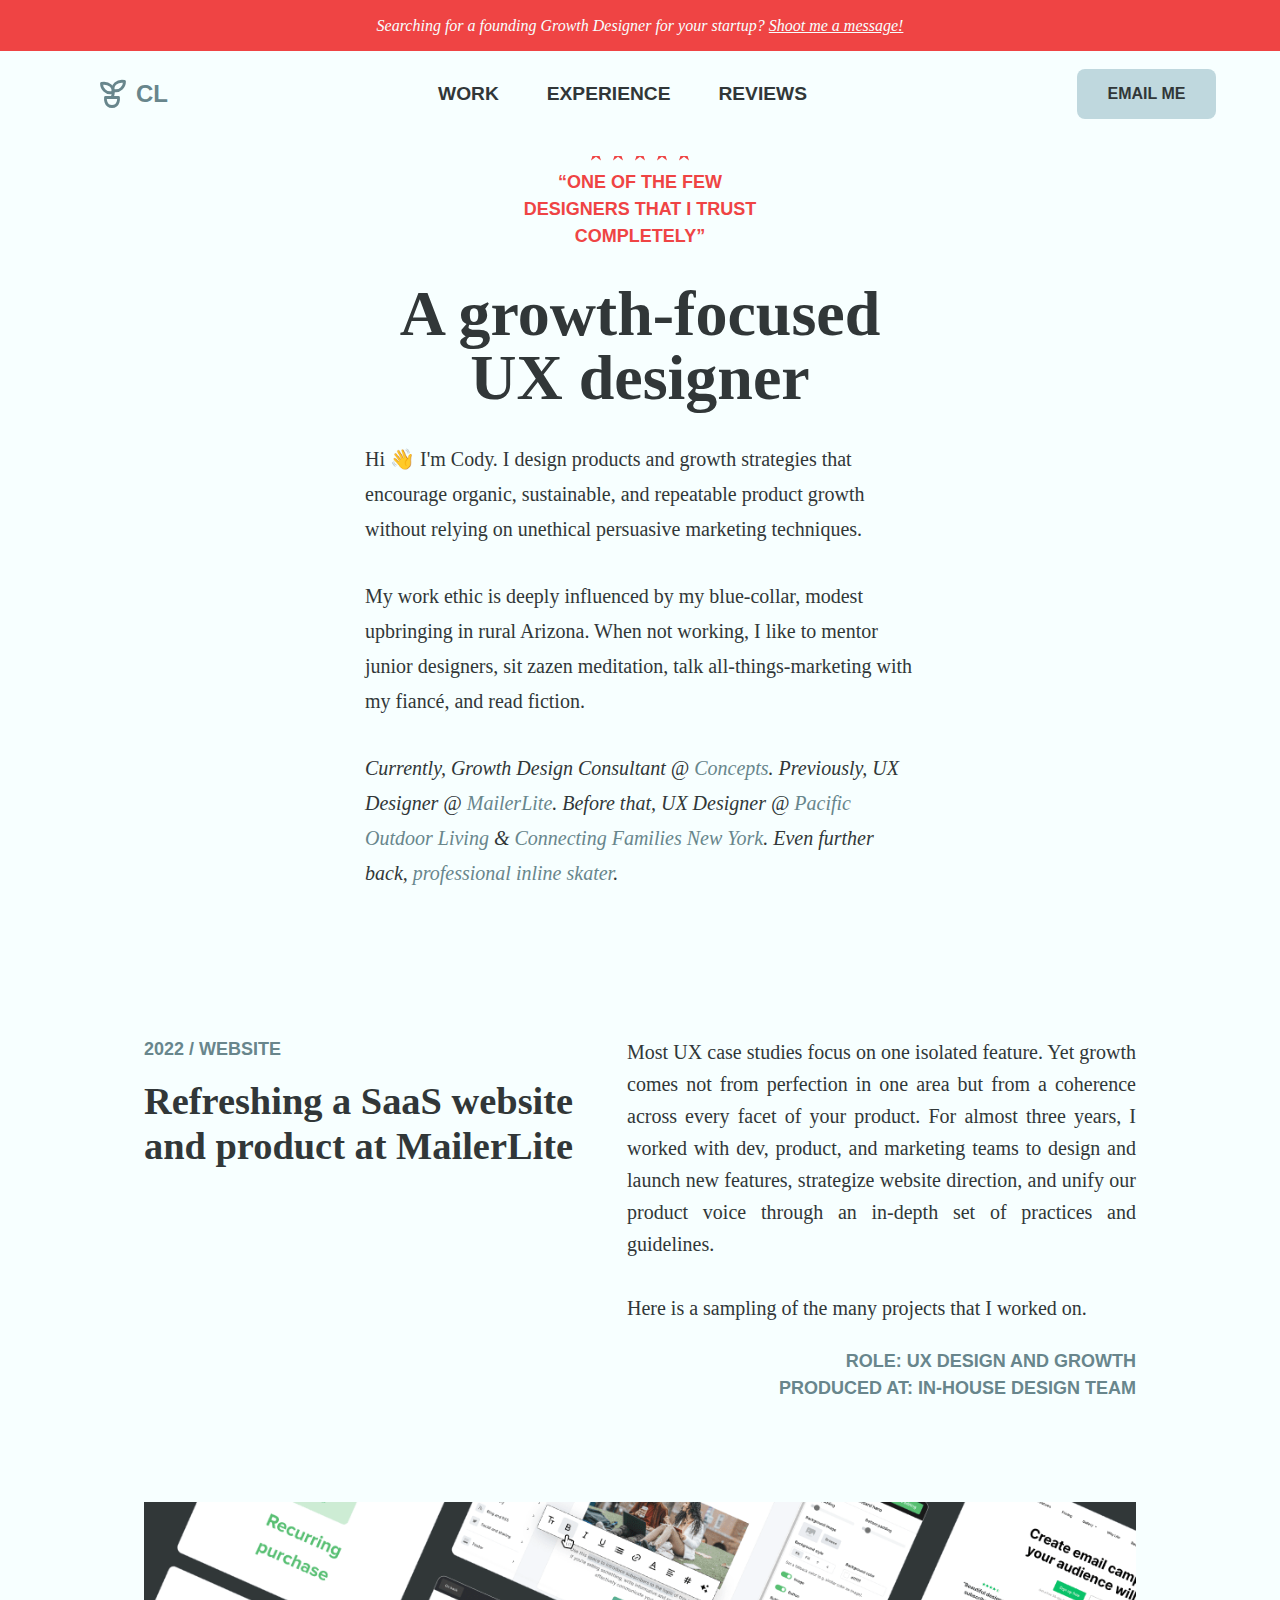
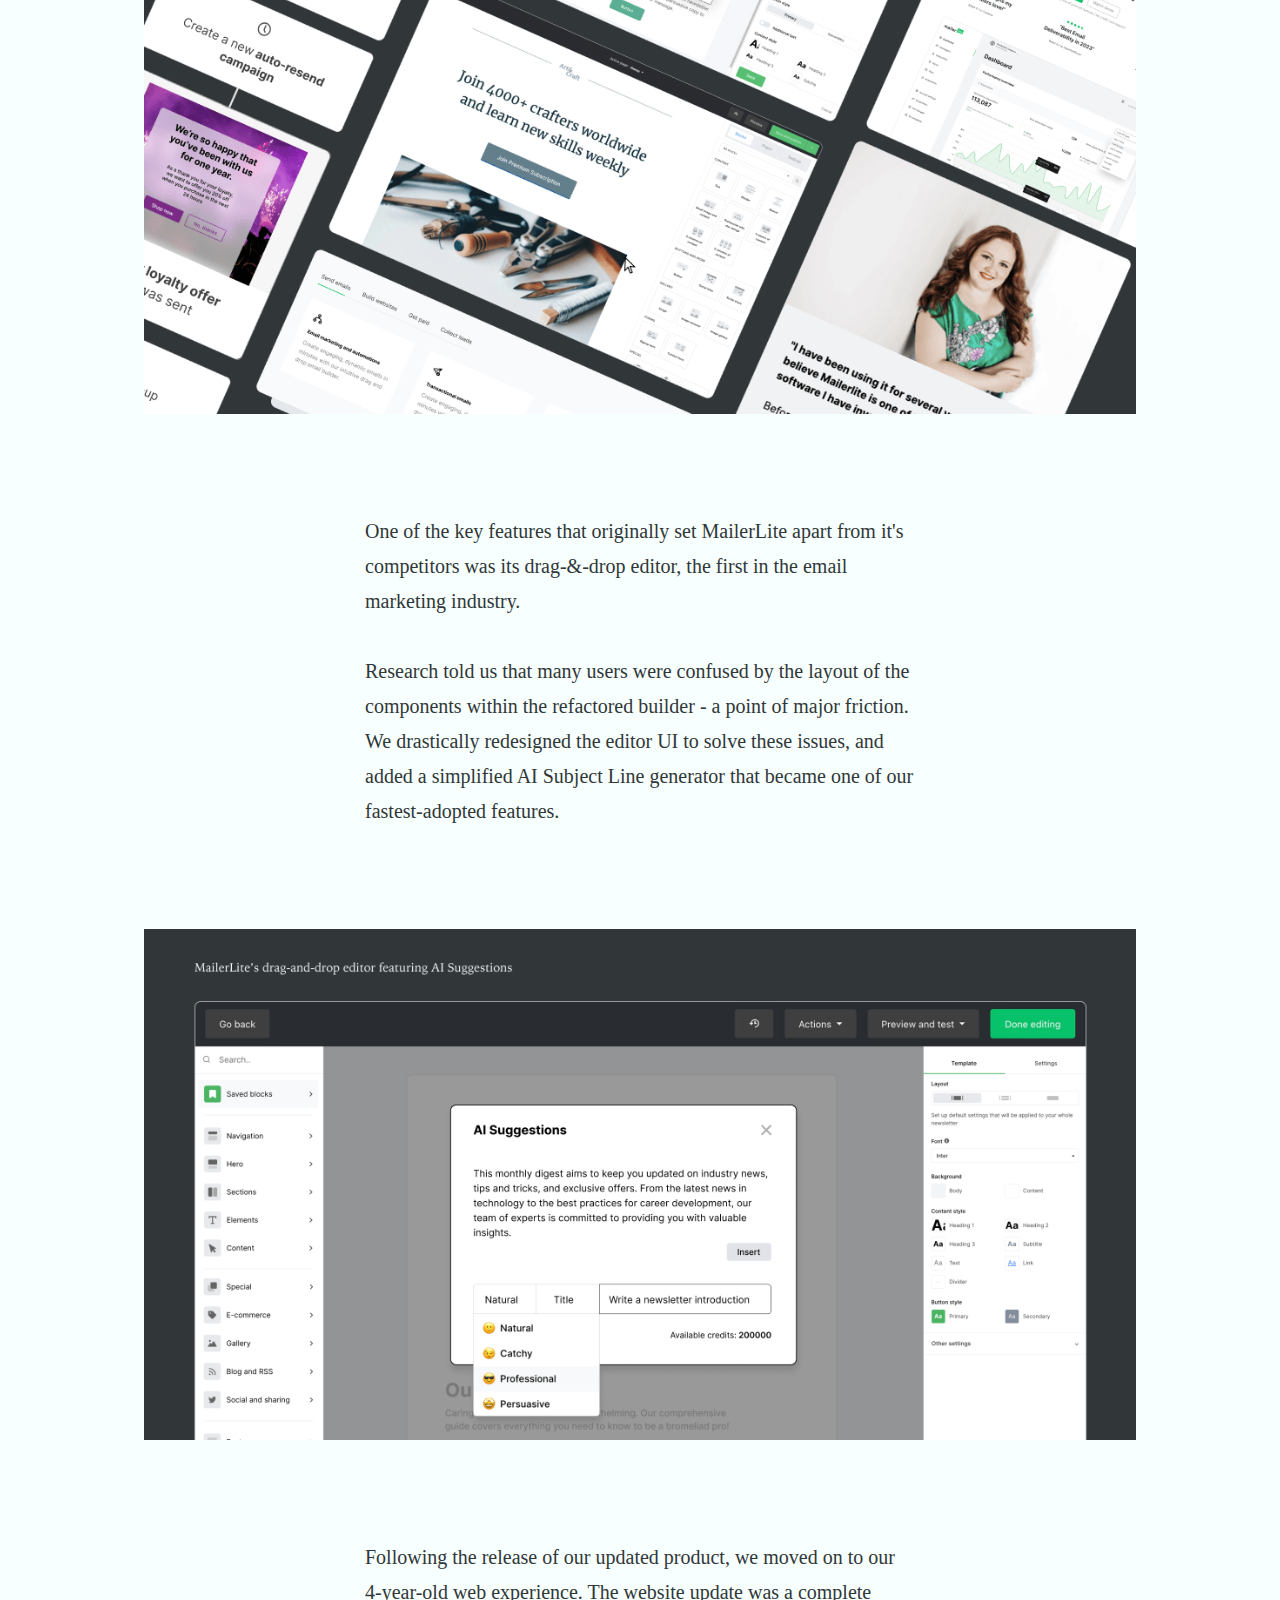
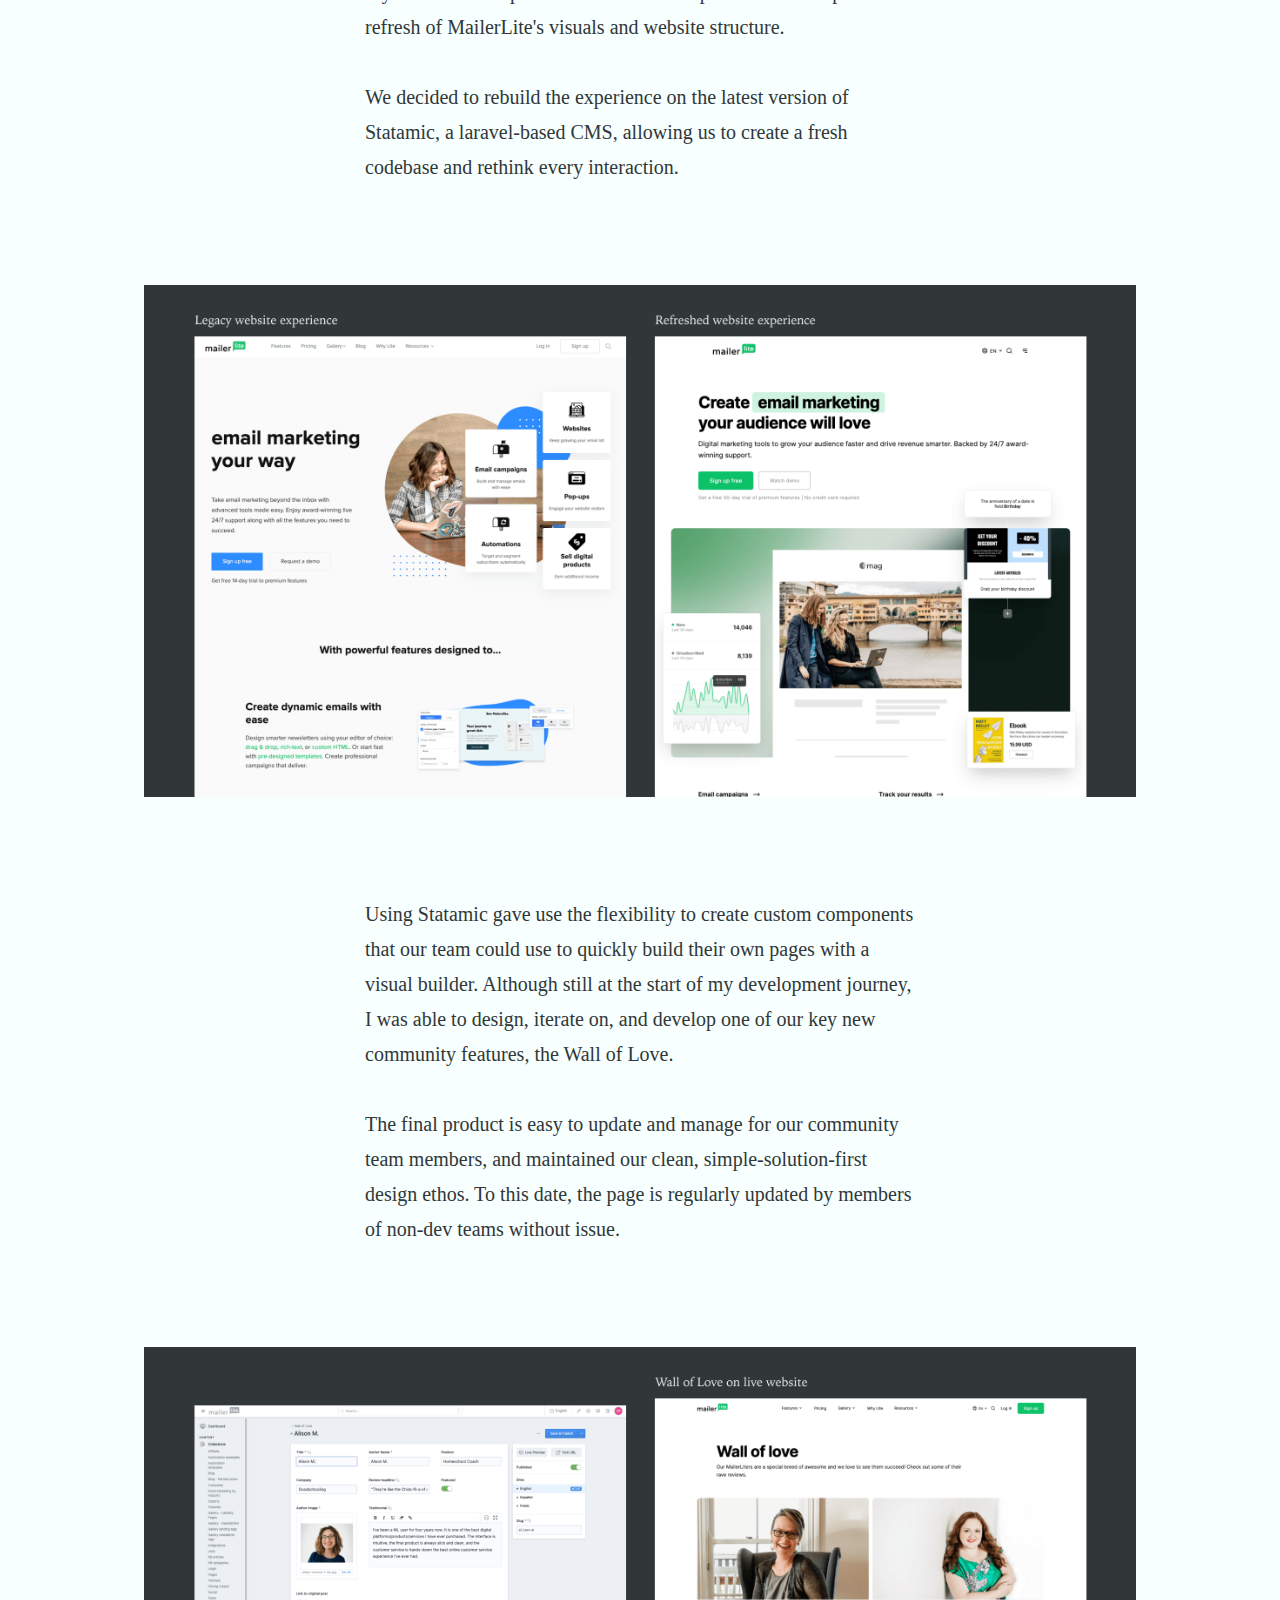
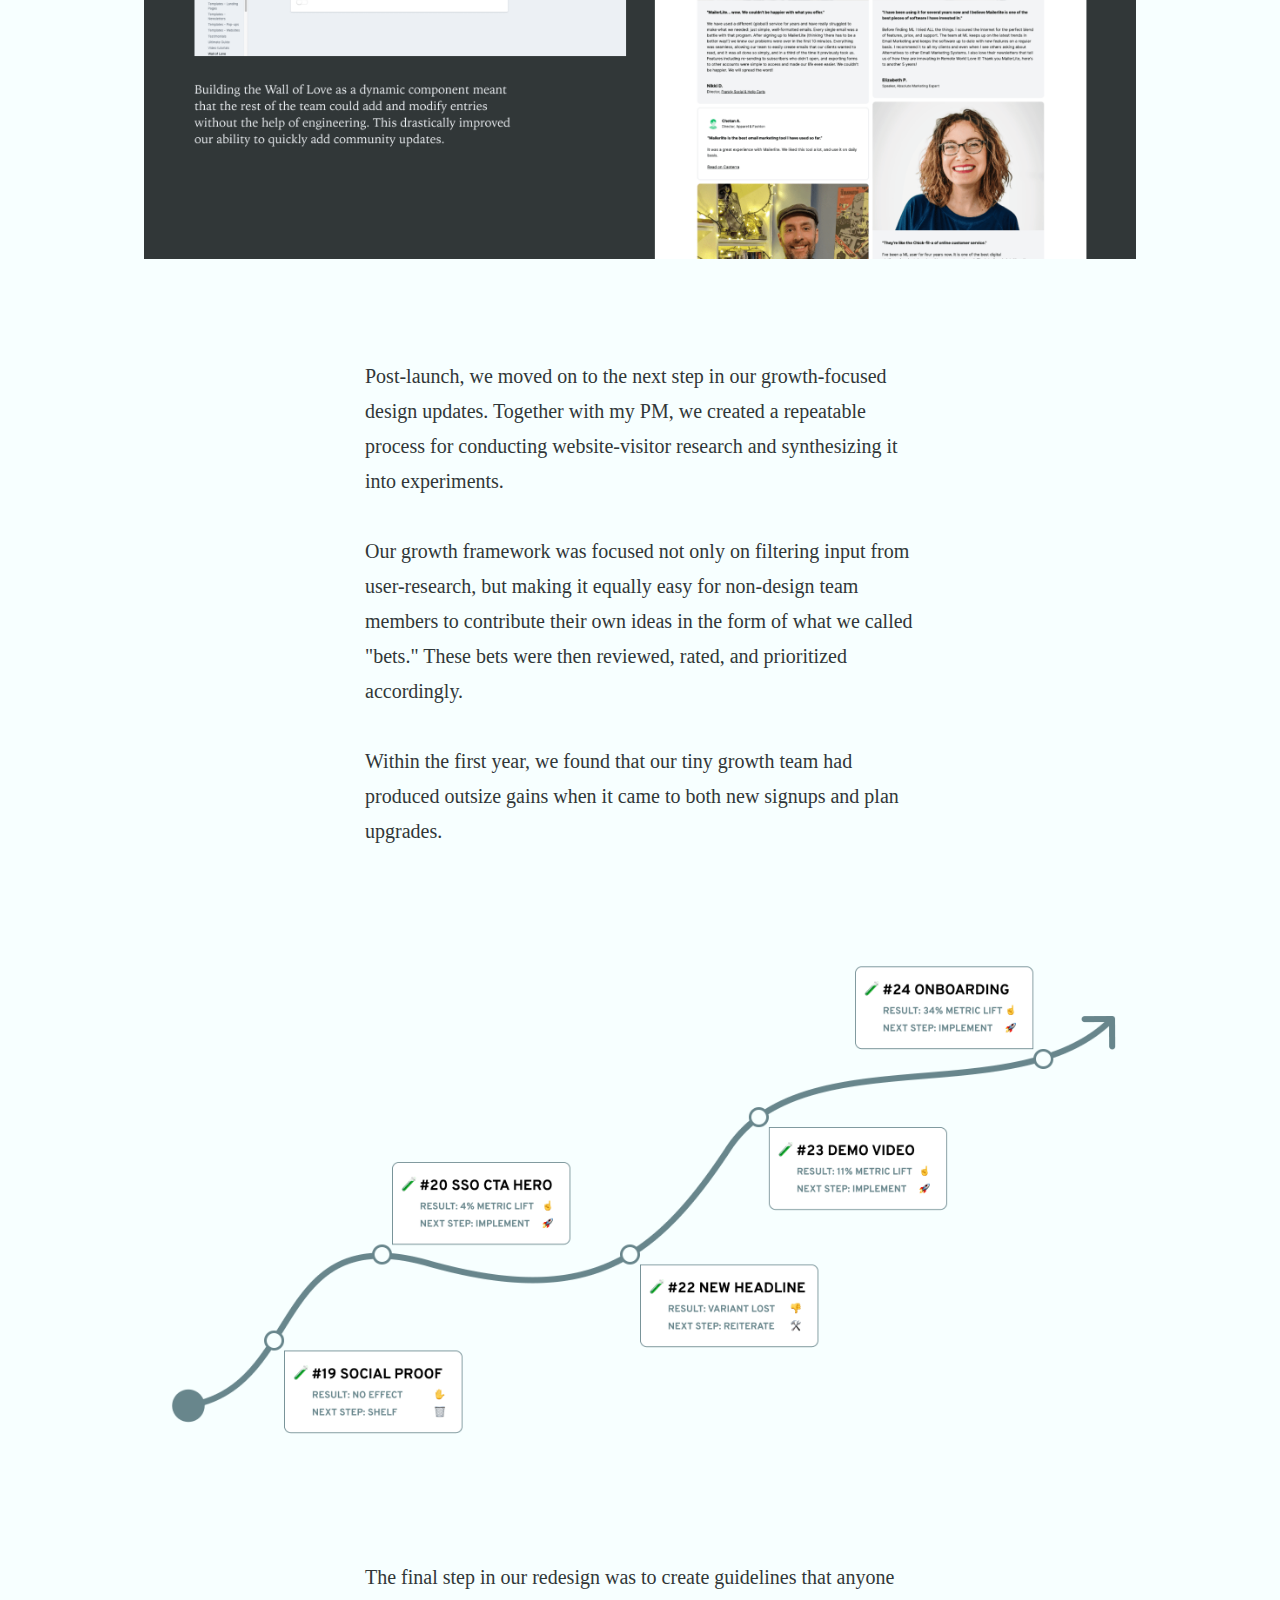
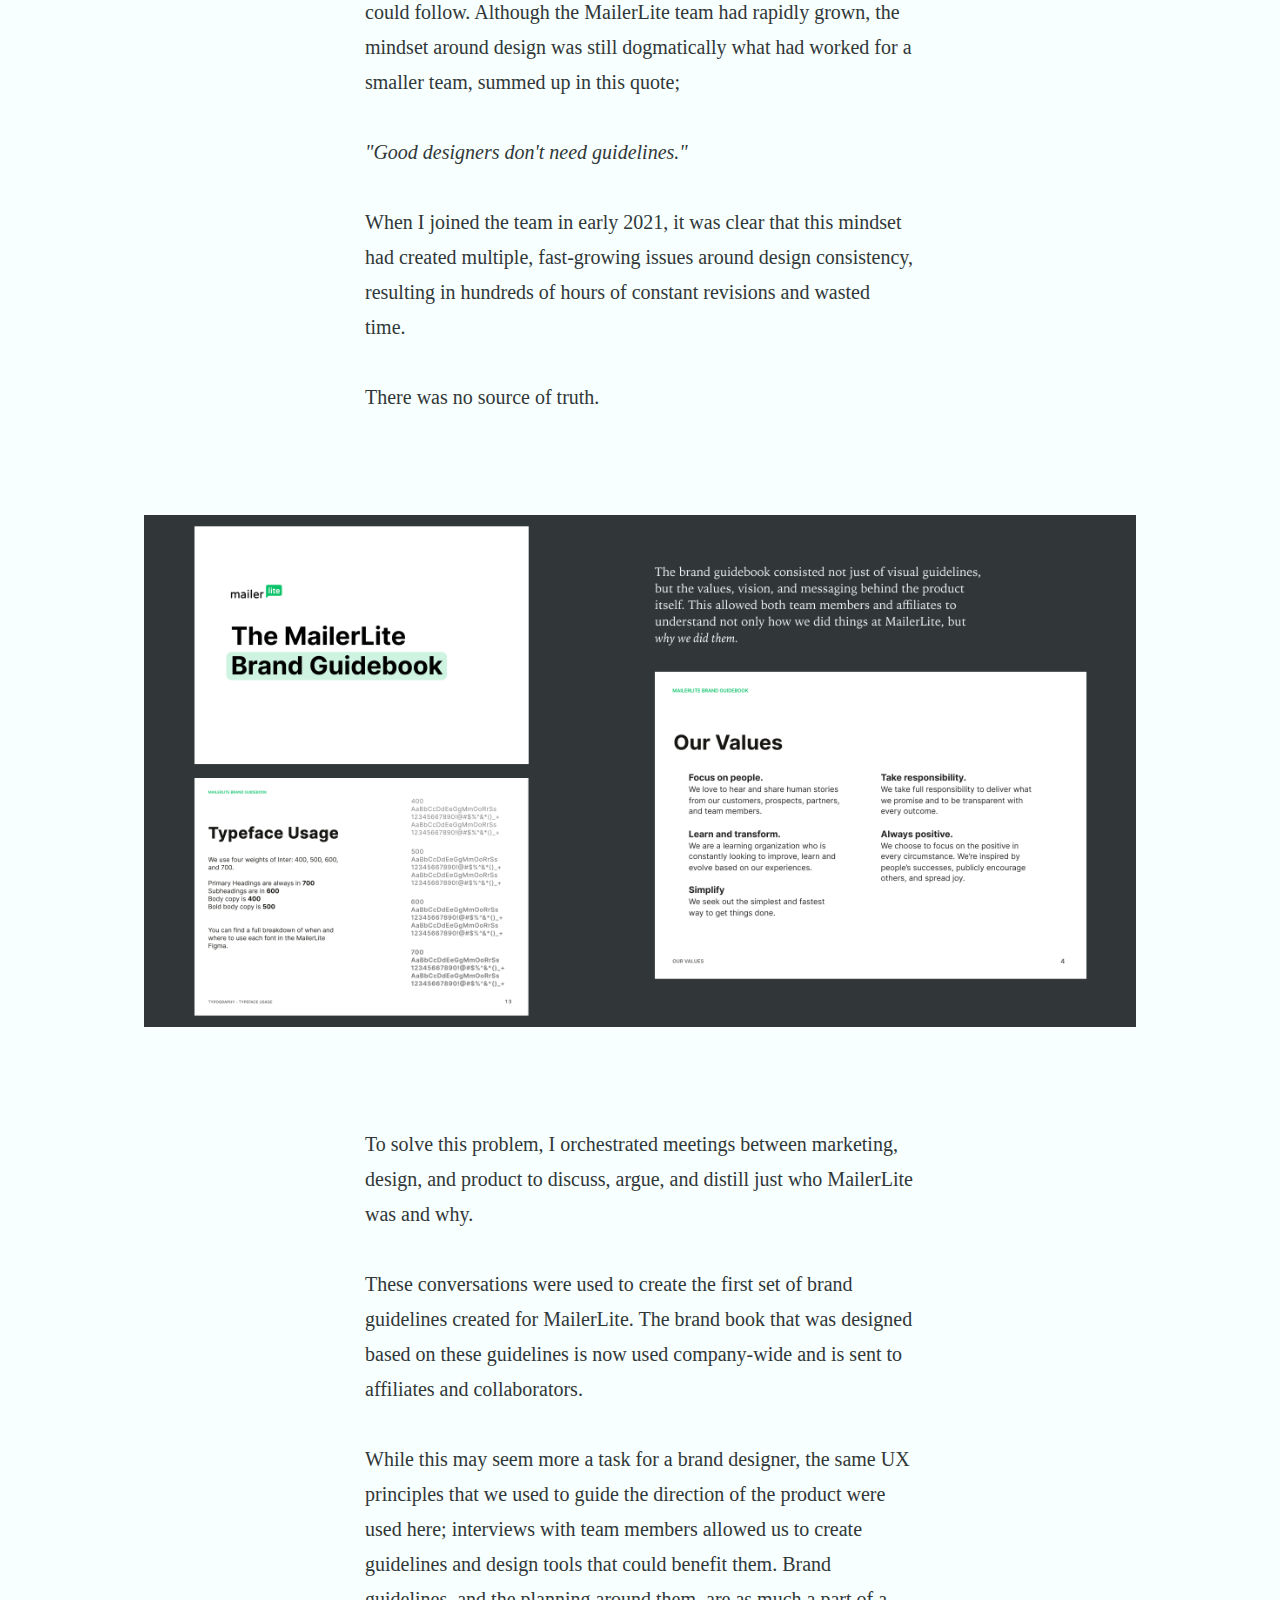
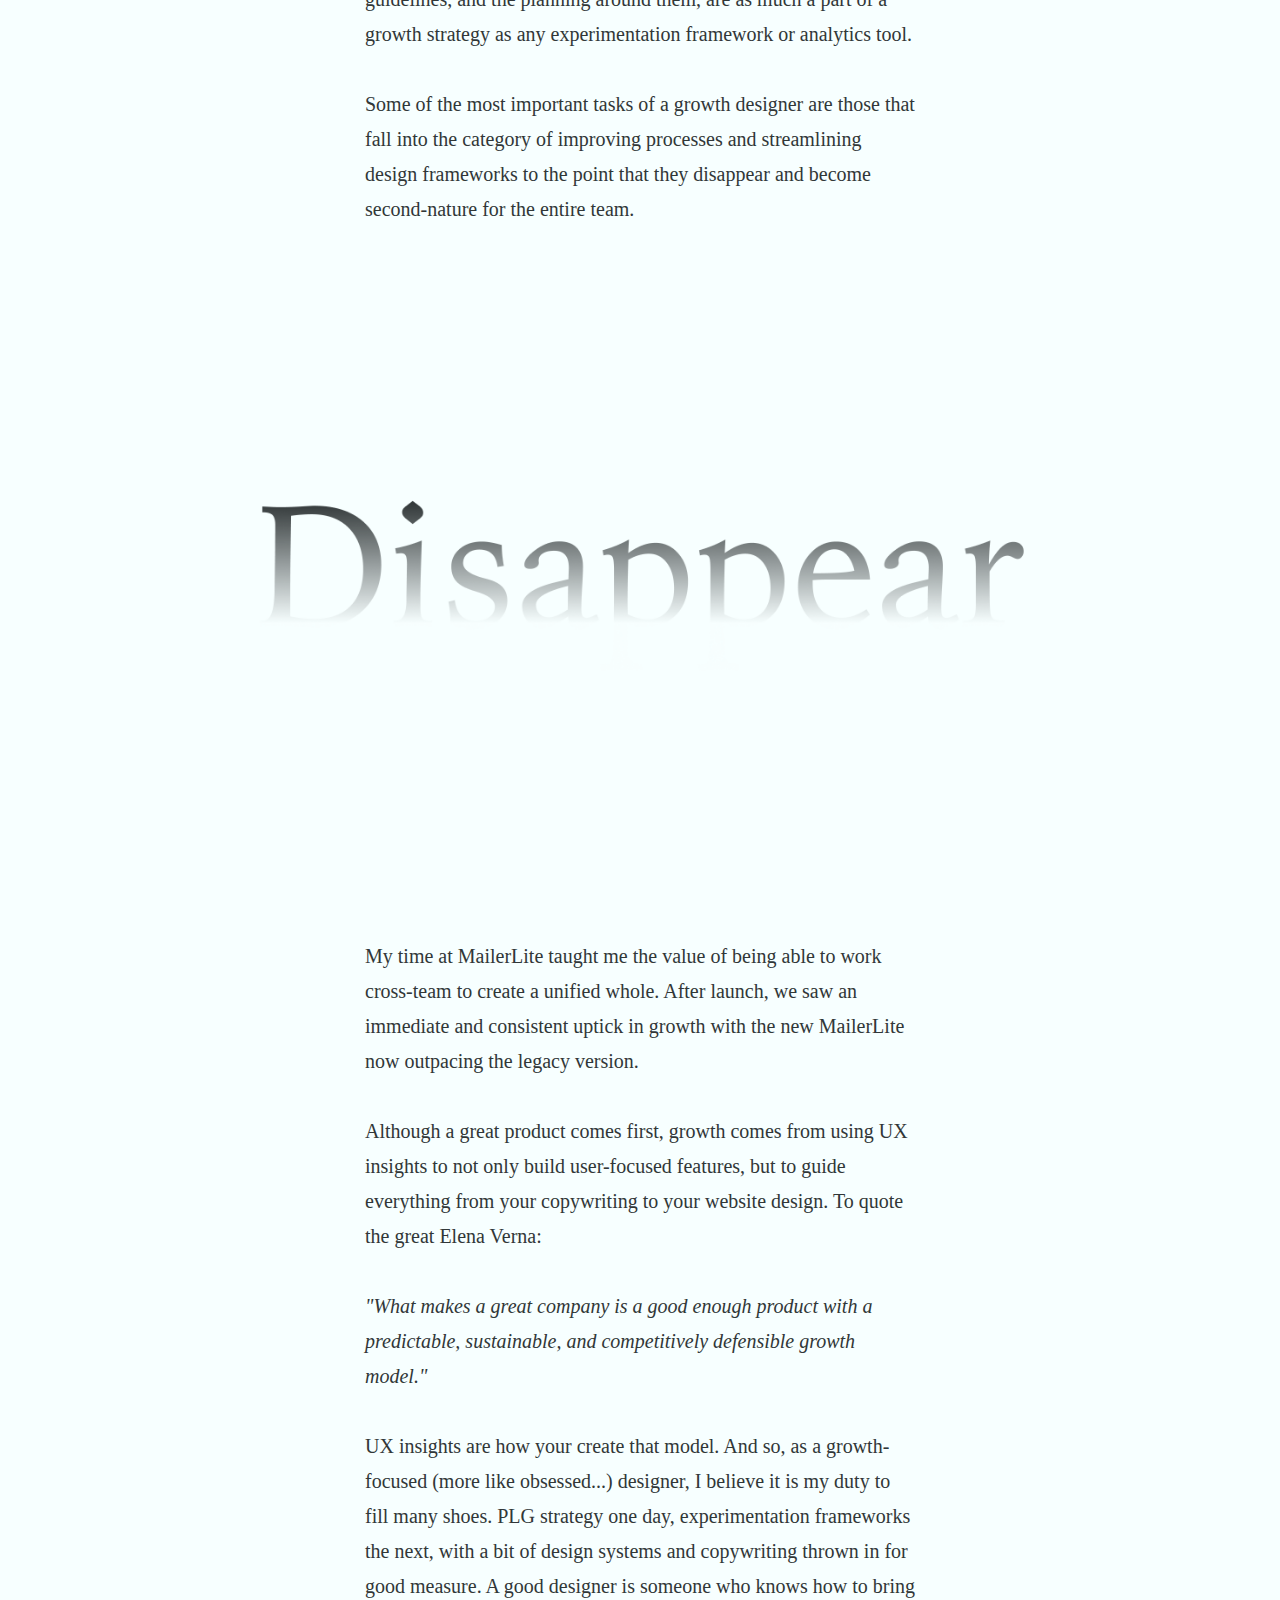
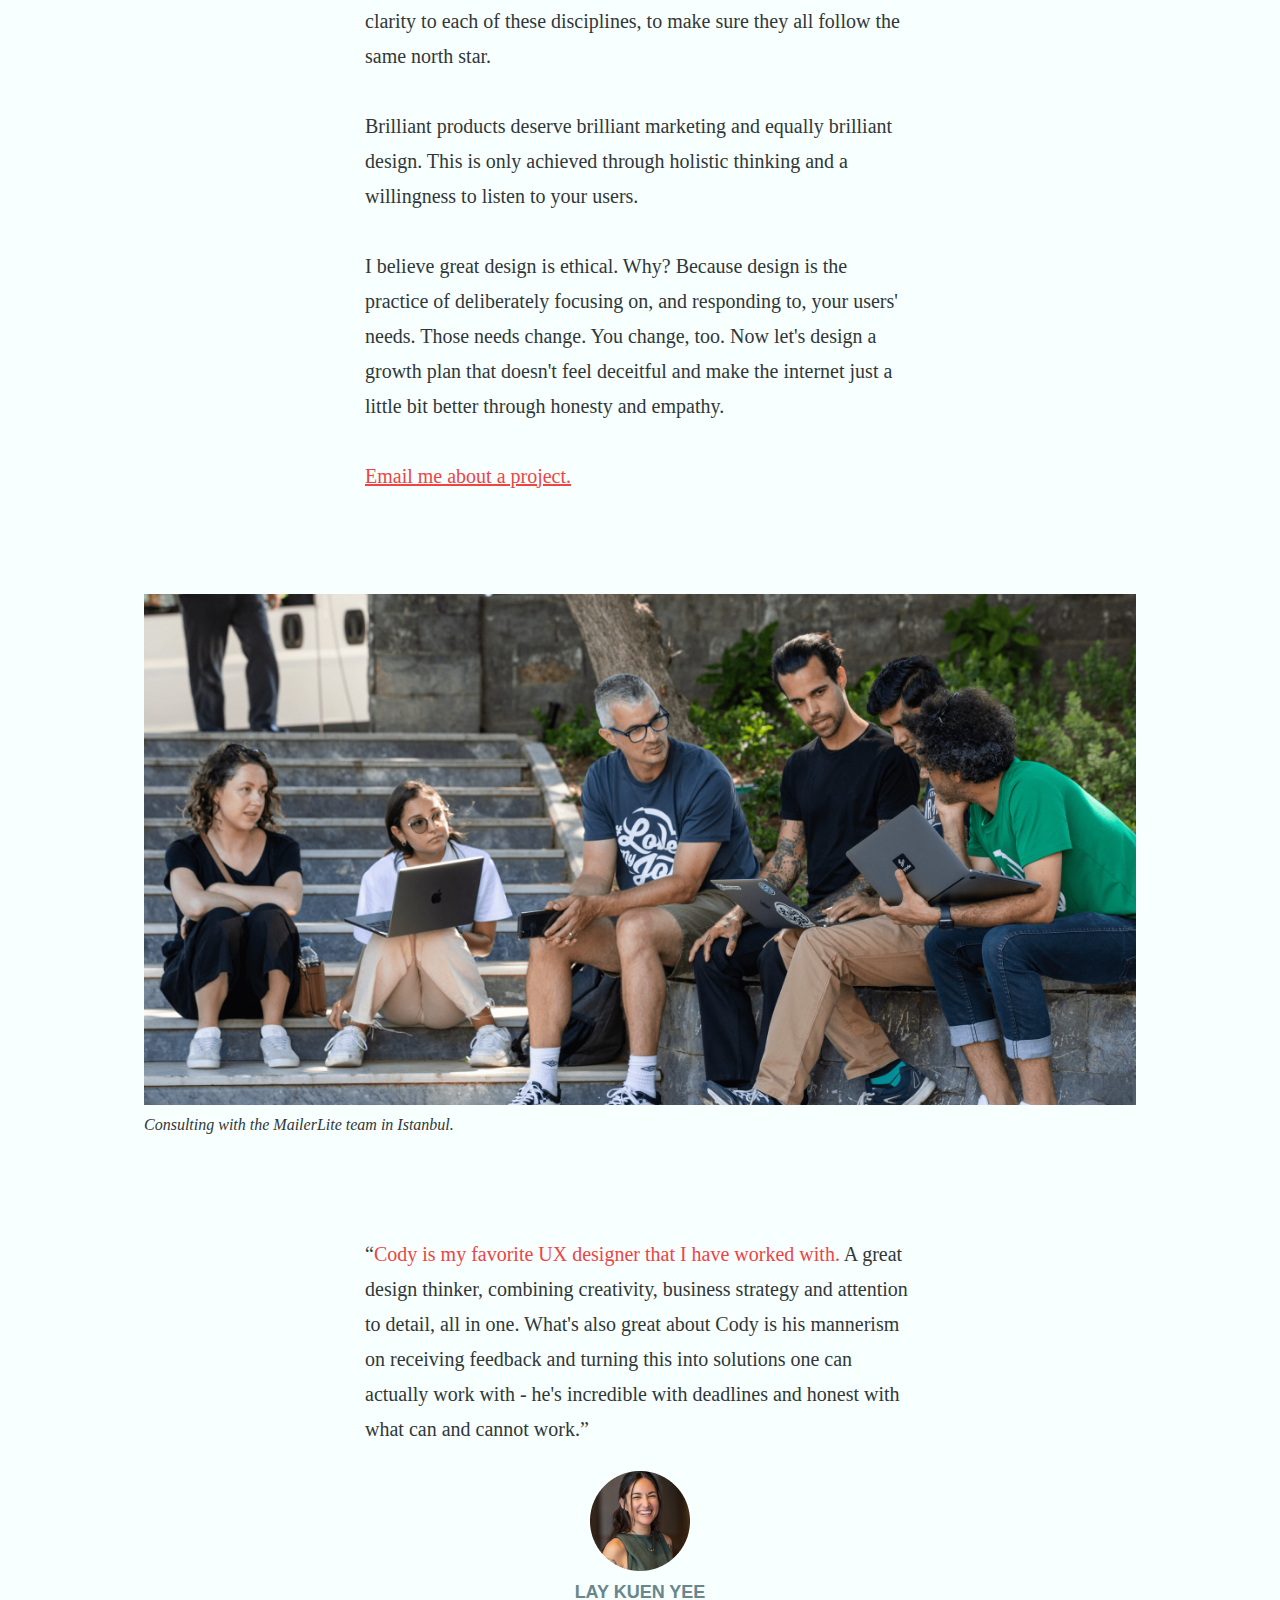
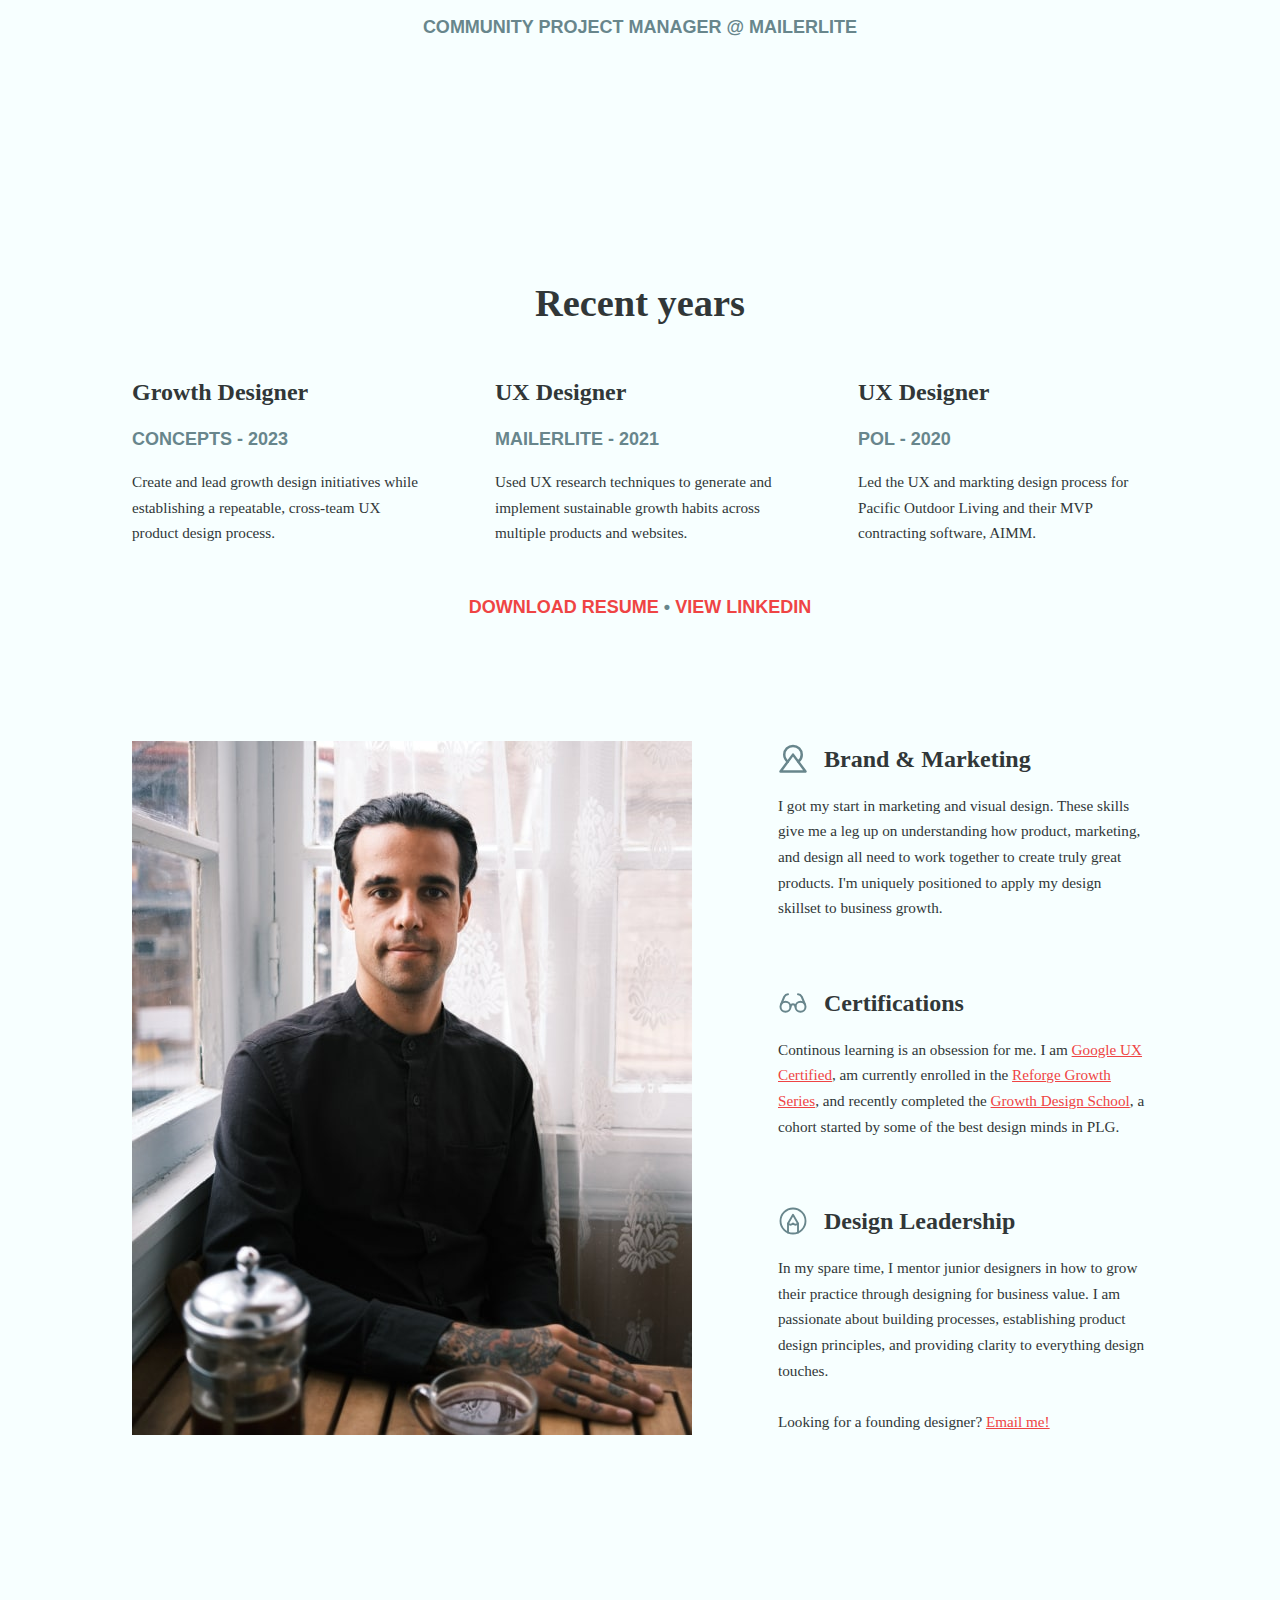
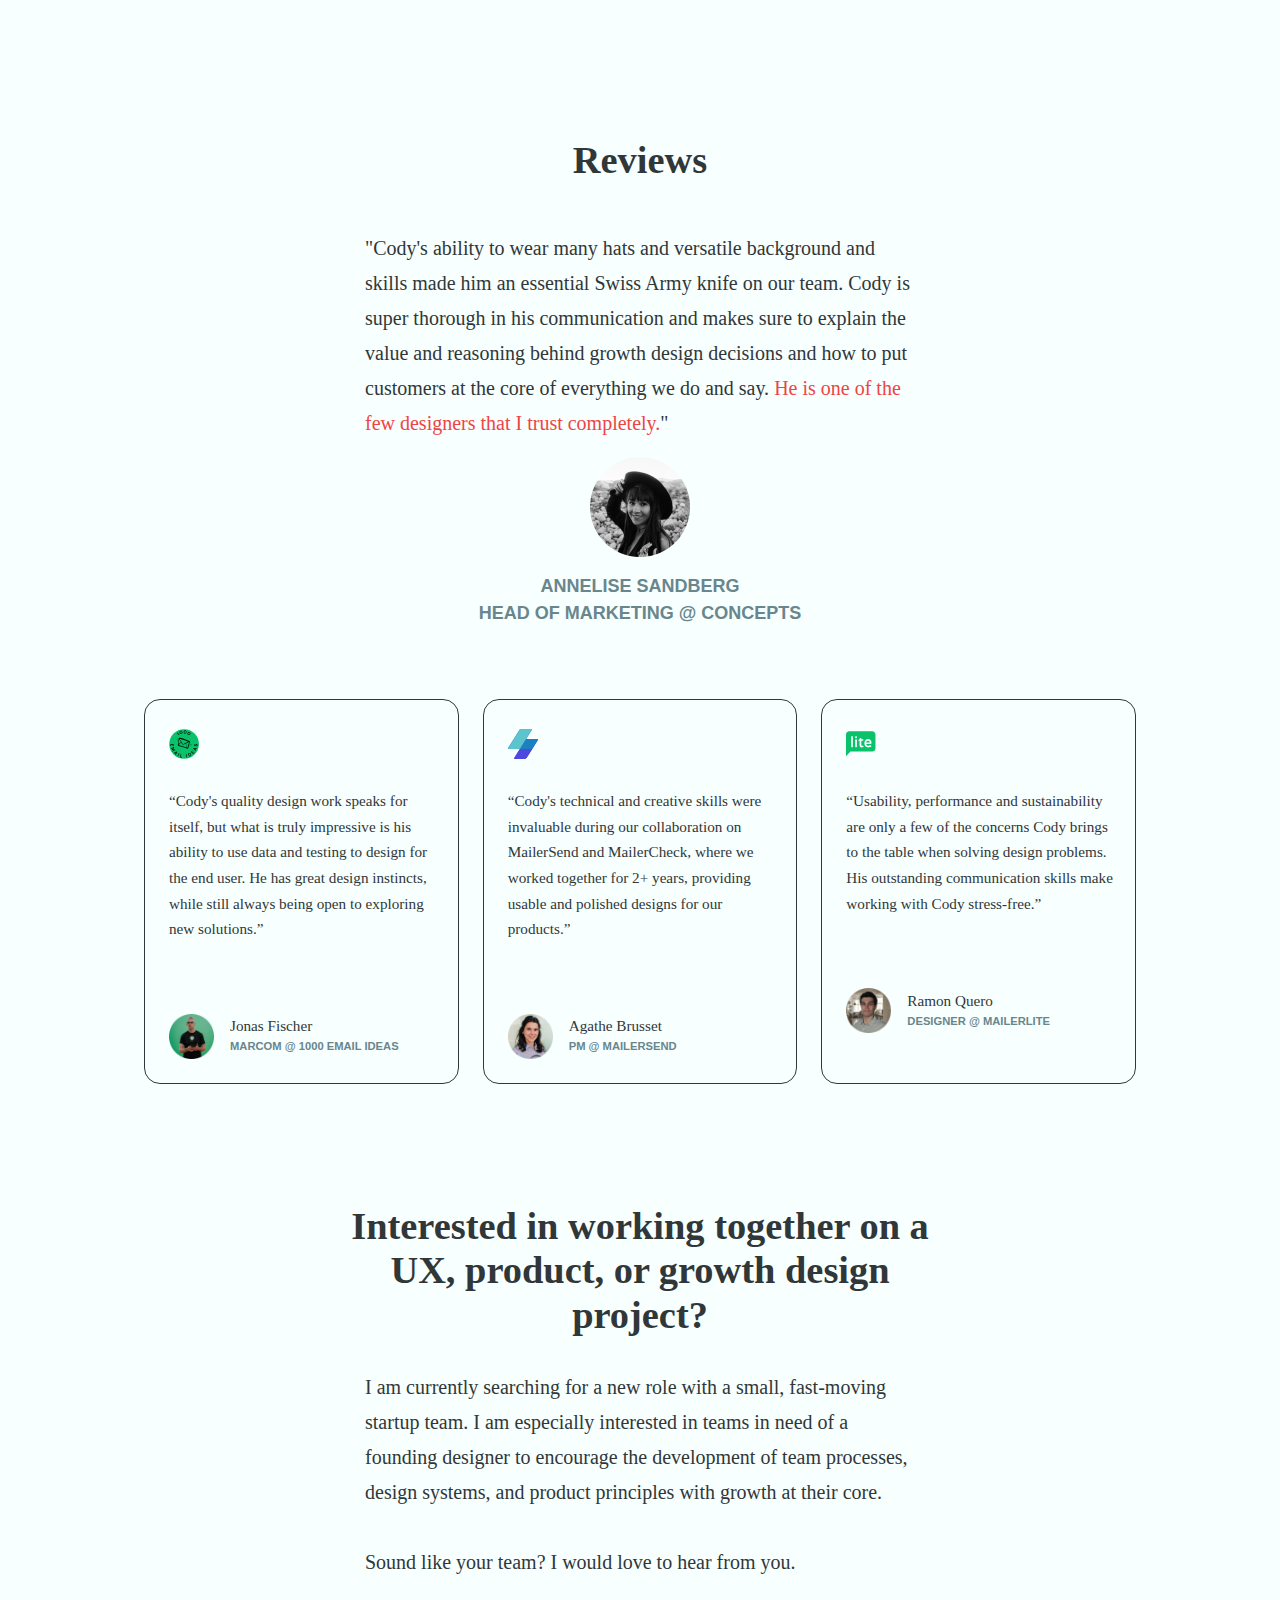
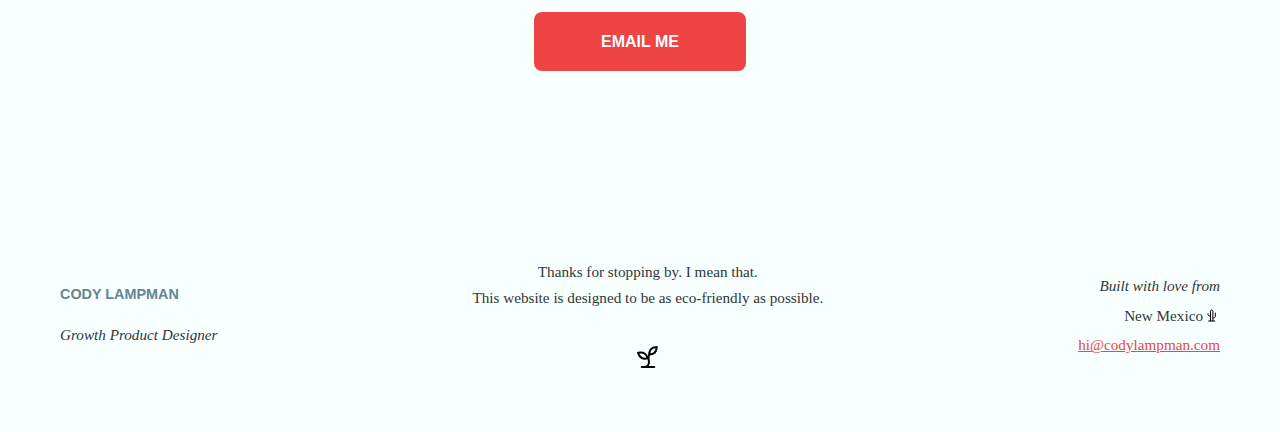
==== commit 949d1a20: "Updated footer text." ====
--- a/index.html
+++ b/index.html
@@ -263,7 +263,7 @@
 <footer>
     <div class="logo-and-slogan">
         <h3>Cody Lampman</h3>
-        <p class="body-small"><em>a UX Growth Designer</em></p>
+        <p class="body-small"><em>Growth Product Designer</em></p>
     </div> 
     
     <div class="center-text">
@@ -280,19 +280,10 @@
     <div class="business-info">
         <p class="body-small"><em>Built with love from</em></p>
         <div class="location-icon">
-            <p class="body-small">The Netherlands</p>
-            <svg width="13" height="13" viewBox="0 0 13 13" fill="none" xmlns="http://www.w3.org/2000/svg">
-            <g clip-path="url(#clip0_348_516)">
-            <path d="M11.9167 6.49943C11.7859 5.16348 11.1598 3.92487 10.1617 3.02734C9.15577 2.12442 7.85172 1.625 6.50001 1.625C5.1483 1.625 3.84425 2.12442 2.83834 3.02734C1.84019 3.92487 1.21412 5.16348 1.08334 6.49943H11.9167Z" stroke="black" stroke-width="1.08333" stroke-linecap="round" stroke-linejoin="round"/>
-            <path d="M6.5 6.5V10.8333C6.5 11.1207 6.61414 11.3962 6.8173 11.5994C7.02047 11.8025 7.29602 11.9167 7.58333 11.9167C7.87065 11.9167 8.1462 11.8025 8.34937 11.5994C8.55253 11.3962 8.66667 11.1207 8.66667 10.8333" stroke="black" stroke-width="1.08333" stroke-linecap="round" stroke-linejoin="round"/>
-            <path d="M6.5 1.08301V1.62467" stroke="black" stroke-width="1.08333" stroke-linecap="round" stroke-linejoin="round"/>
-            </g>
-            <defs>
-            <clipPath id="clip0_348_516">
-            <rect width="13" height="13" fill="white"/>
-            </clipPath>
-            </defs>
-            </svg>
+            <p class="body-small">New Mexico</p>
+                <svg width="13" height="13" viewBox="0 0 13 13" fill="none" xmlns="http://www.w3.org/2000/svg" width="9" height="13" viewBox="0 0 9 13" fill="none">
+                    <path d="M1 4.66667V5.27778C1 5.76401 1.19315 6.23032 1.53697 6.57414C1.88079 6.91796 2.3471 7.11111 2.83333 7.11111H3.44444M8.33333 4.05556V7.11111C8.33333 7.59734 8.14018 8.06366 7.79636 8.40747C7.45255 8.75129 6.98623 8.94444 6.5 8.94444H5.88889M3.44444 12V2.22222C3.44444 1.89807 3.57321 1.58719 3.80243 1.35798C4.03164 1.12877 4.34251 1 4.66667 1C4.99082 1 5.3017 1.12877 5.53091 1.35798C5.76012 1.58719 5.88889 1.89807 5.88889 2.22222V12M1.61111 12H7.72222" stroke="black" stroke-linecap="round" stroke-linejoin="round"/>
+                    </svg>
         </div>
         <p class="body-small"><a href="mailto:codydavidlampman@gmail.com">hi@codylampman.com</a></p>
     </div>
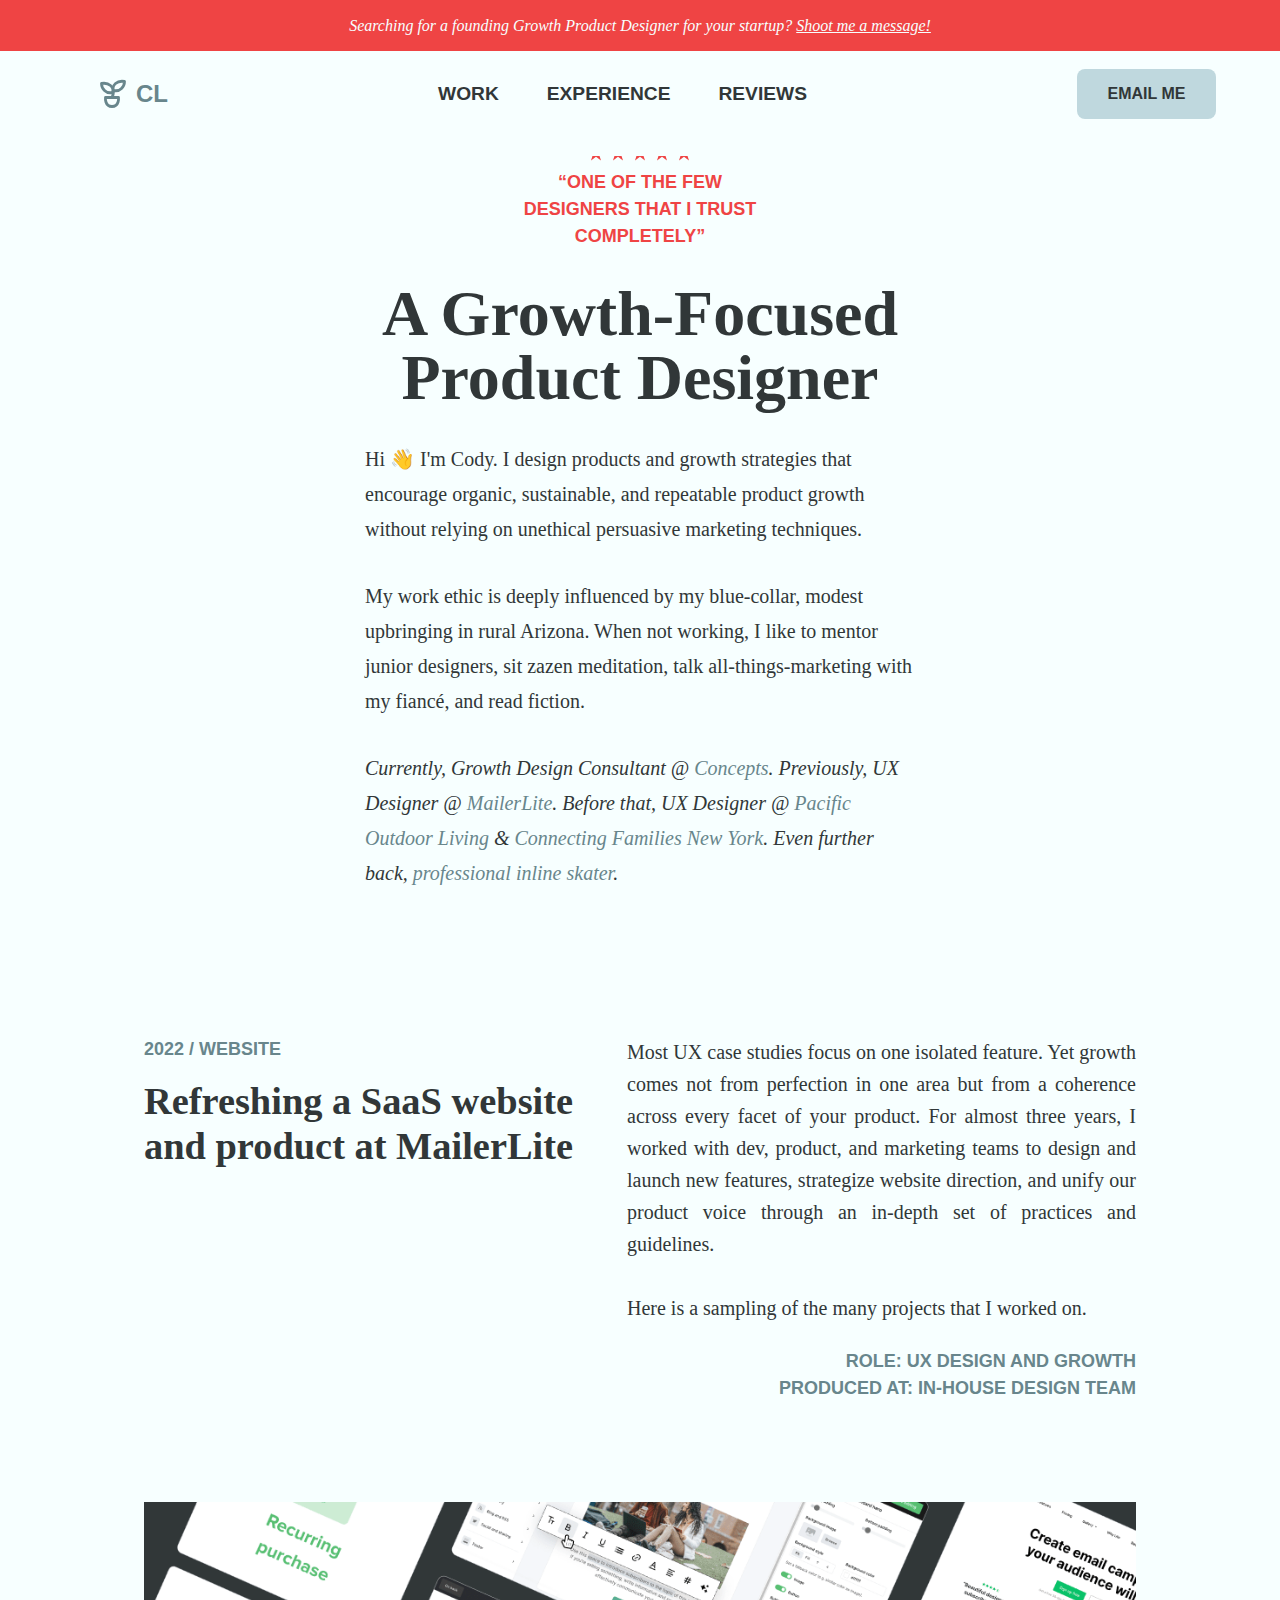
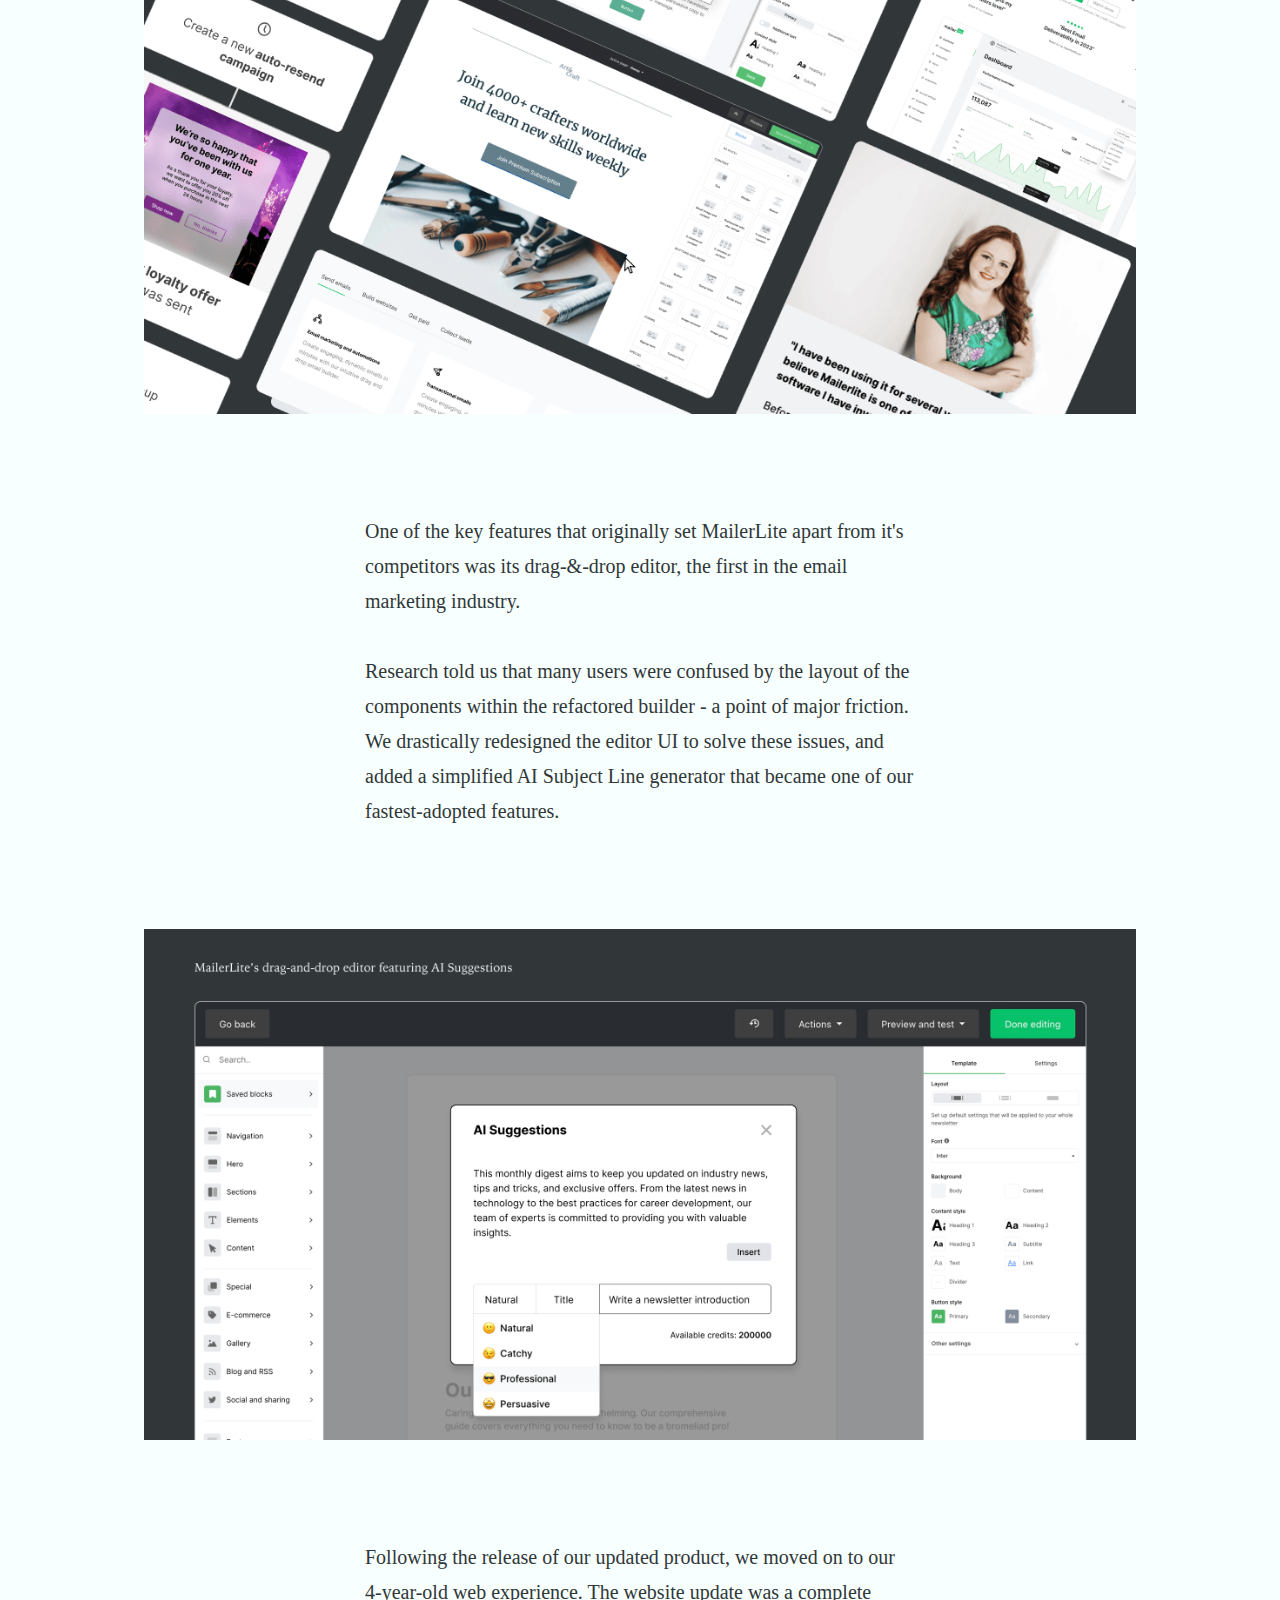
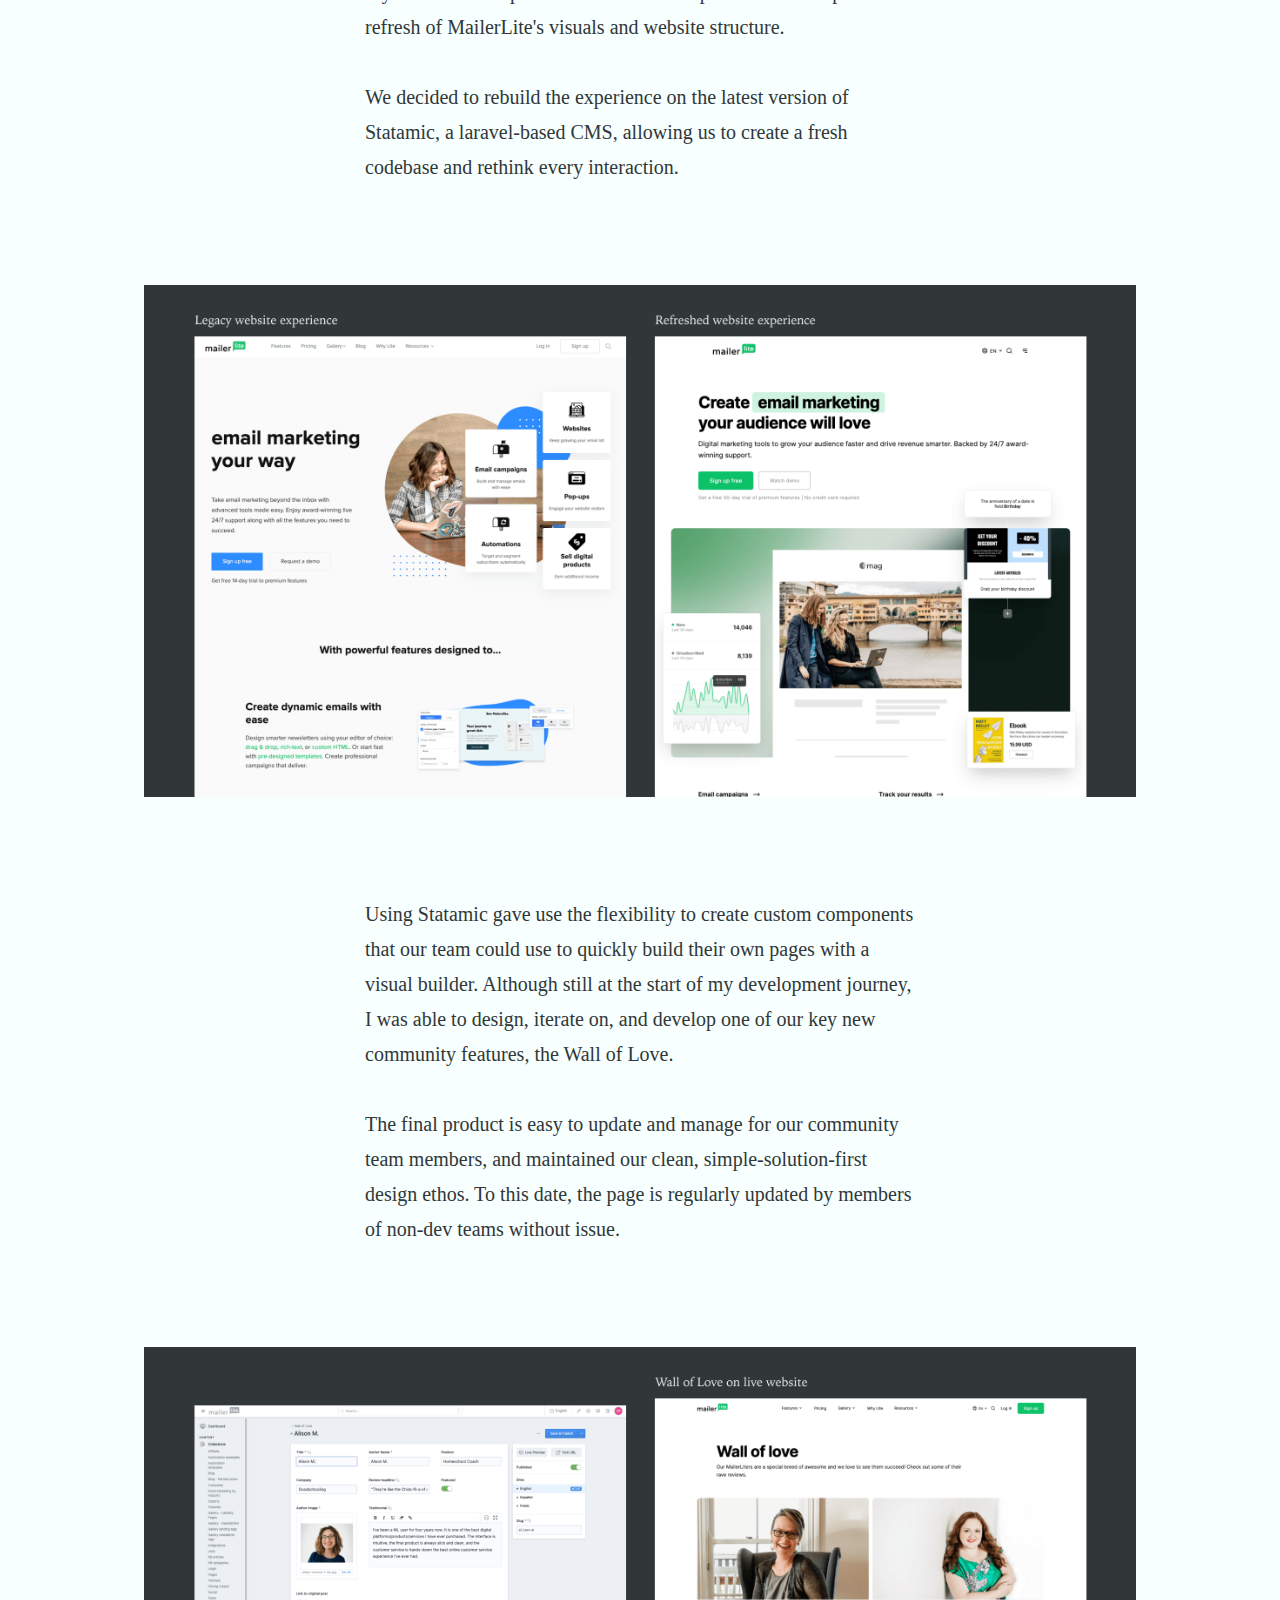
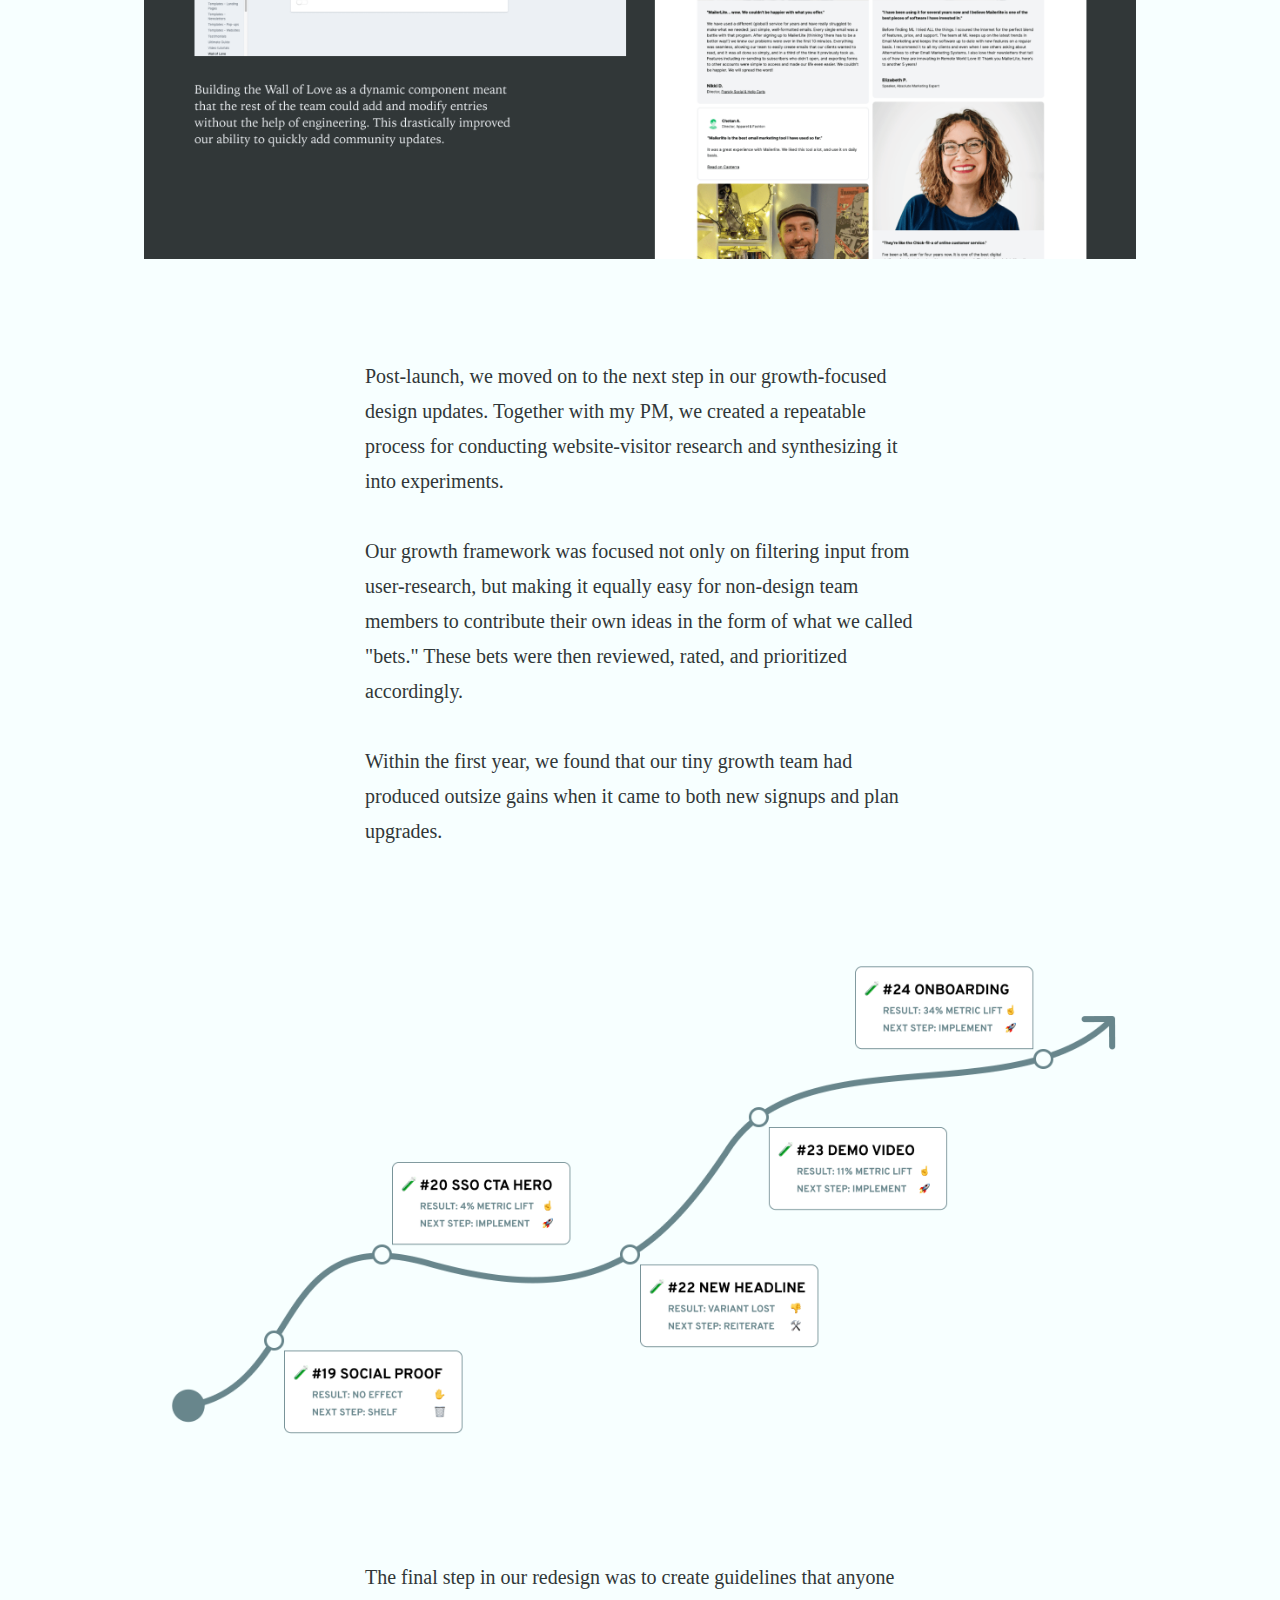
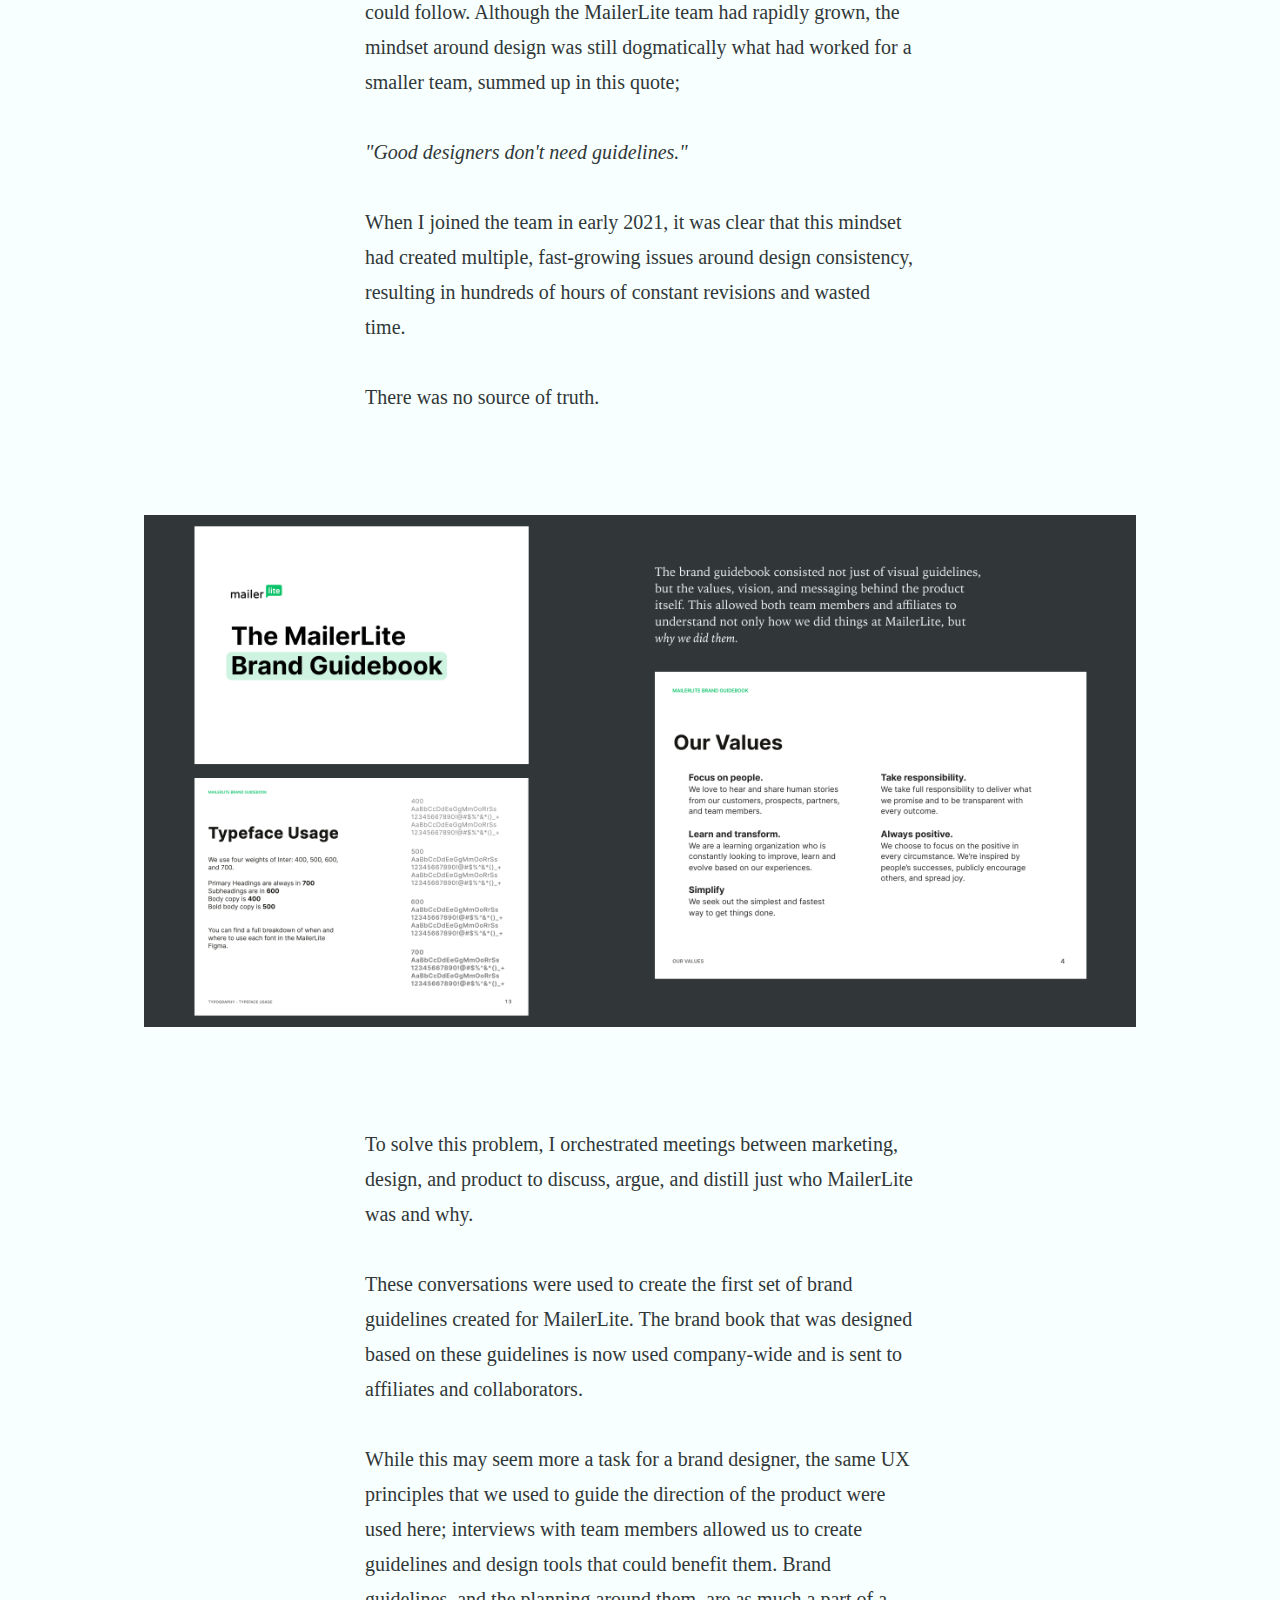
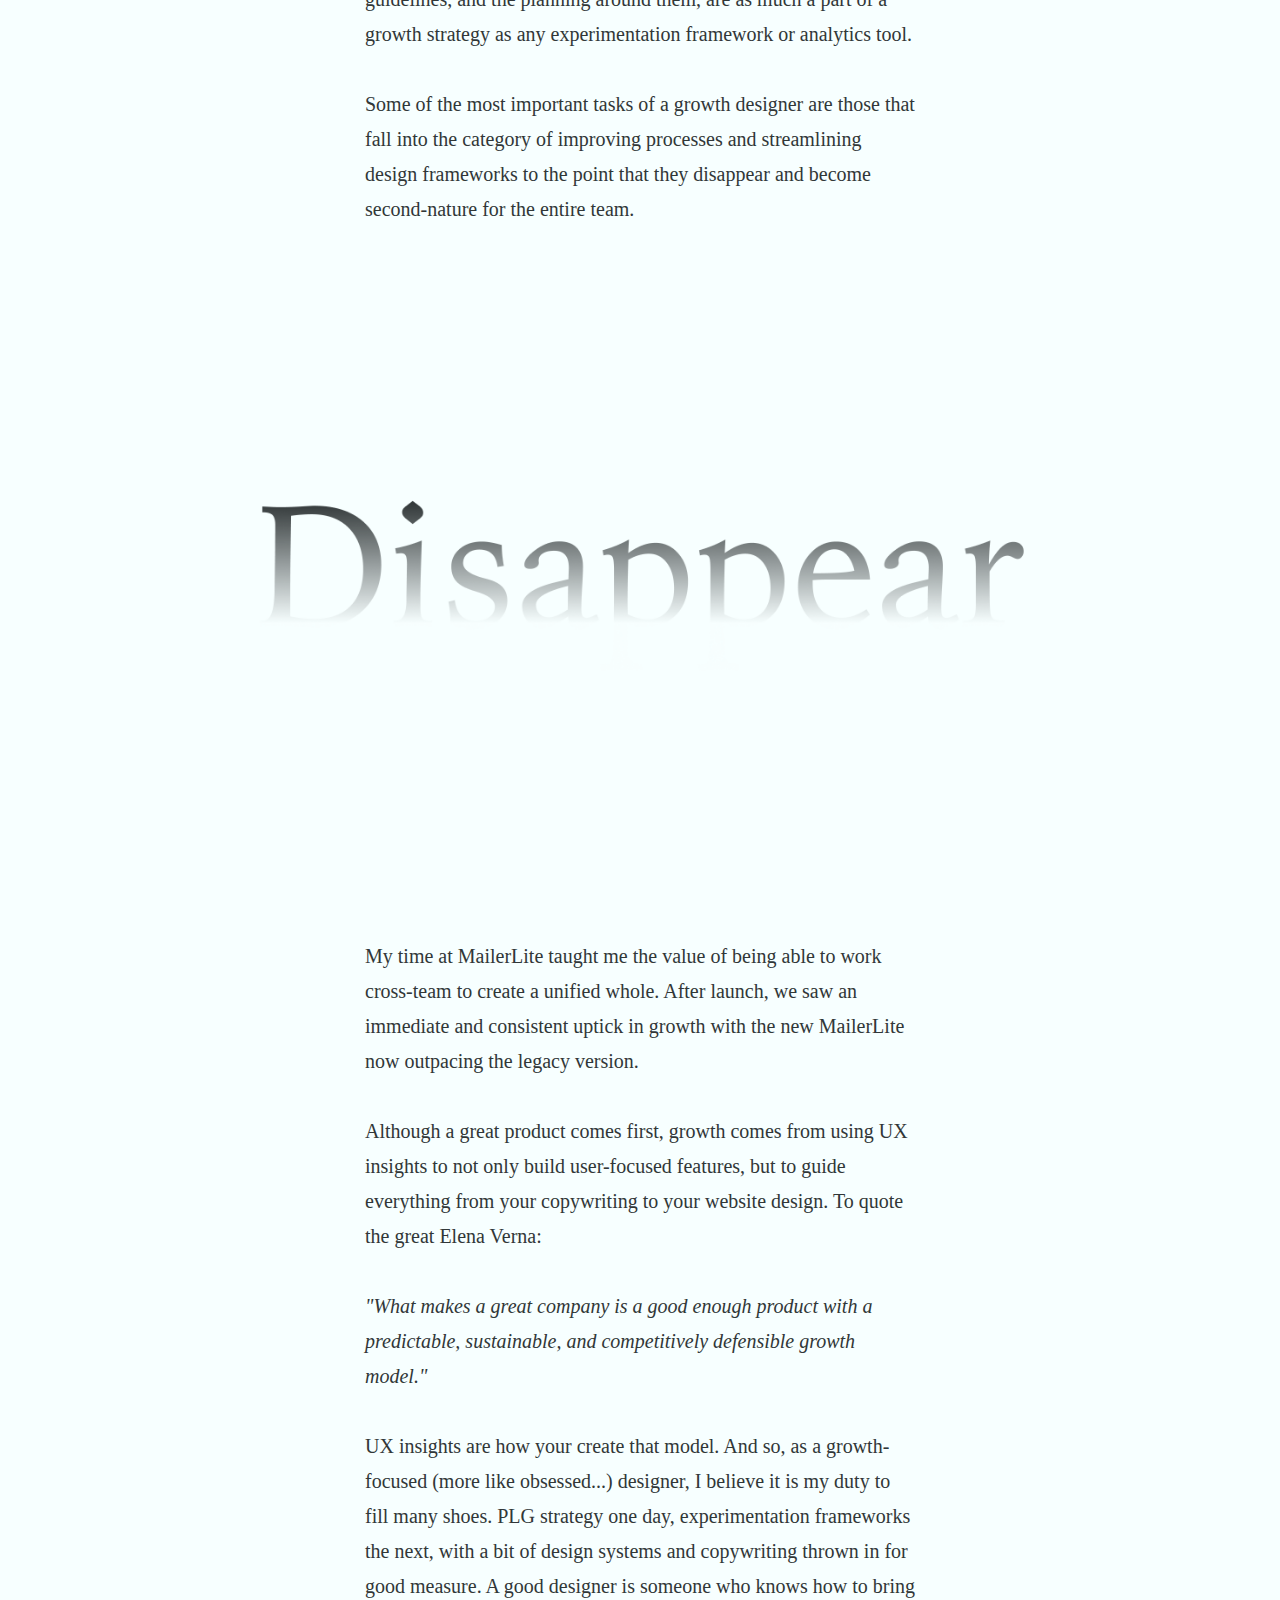
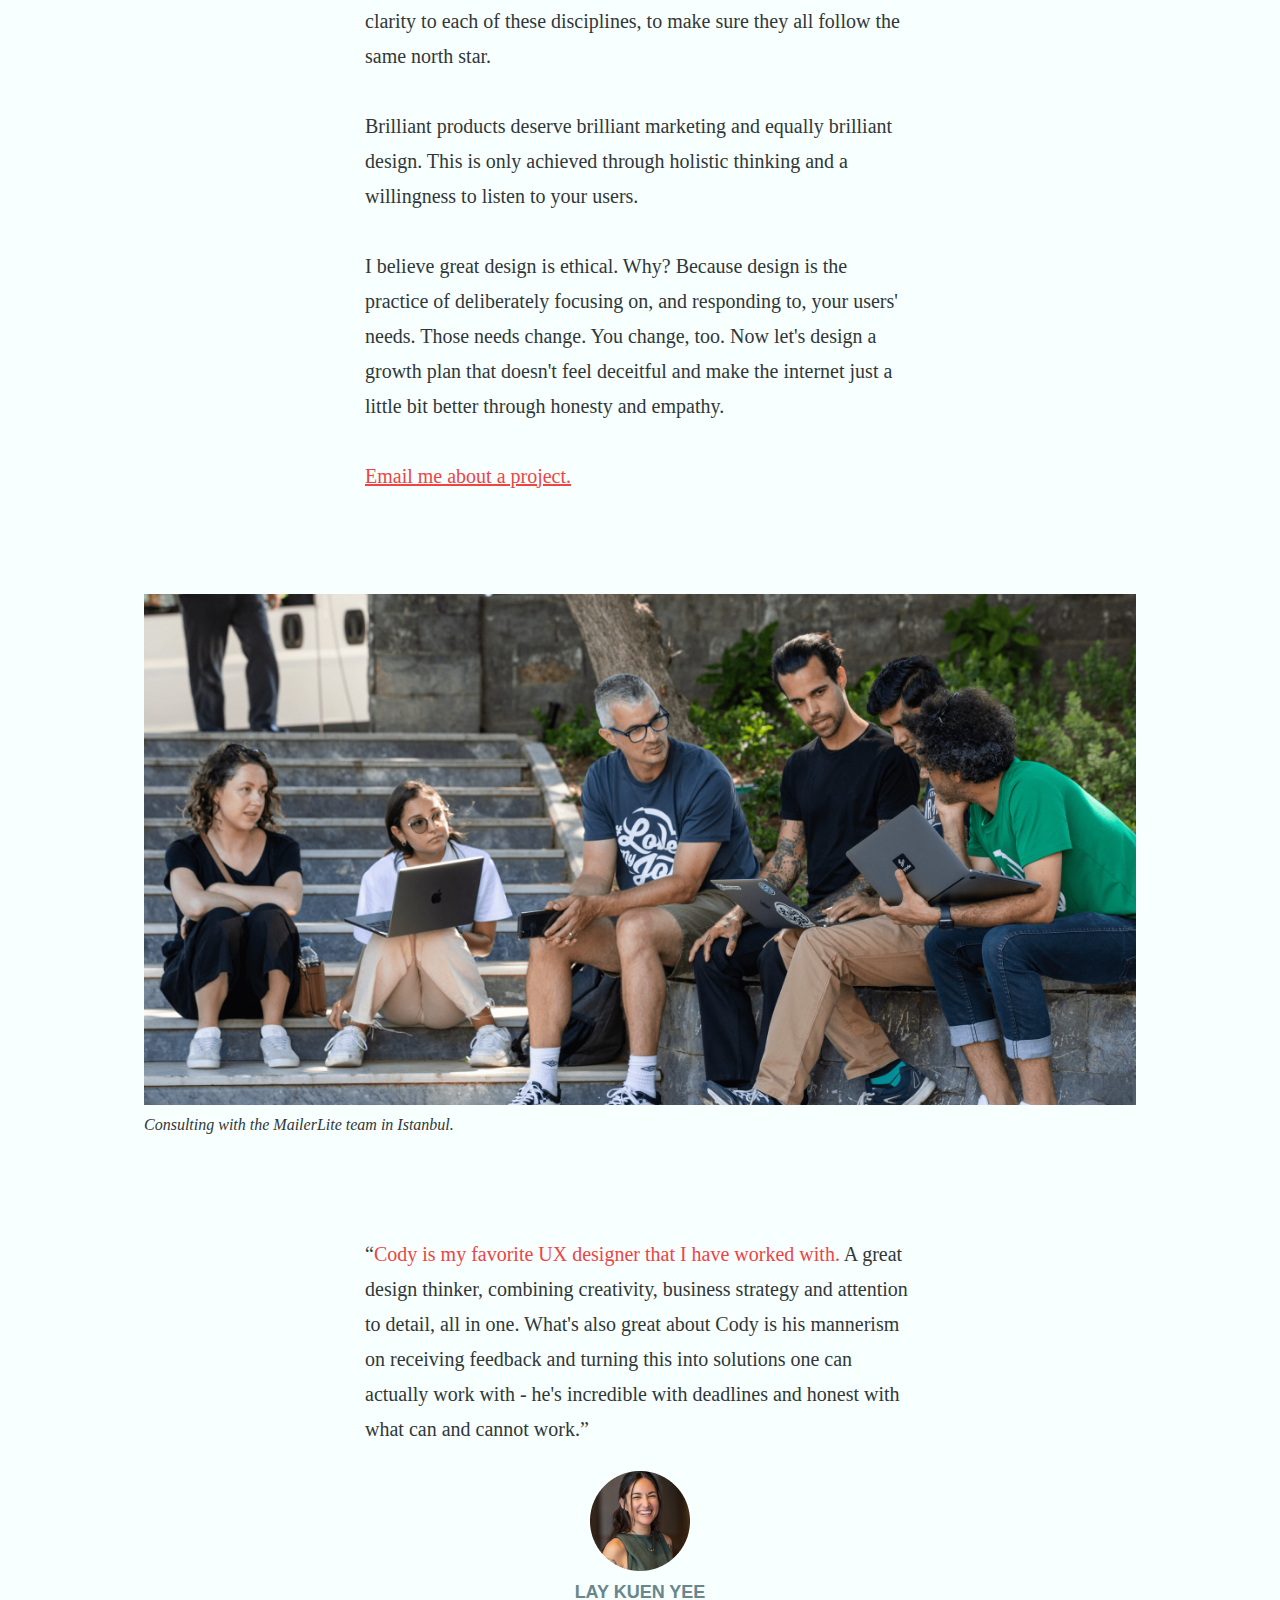
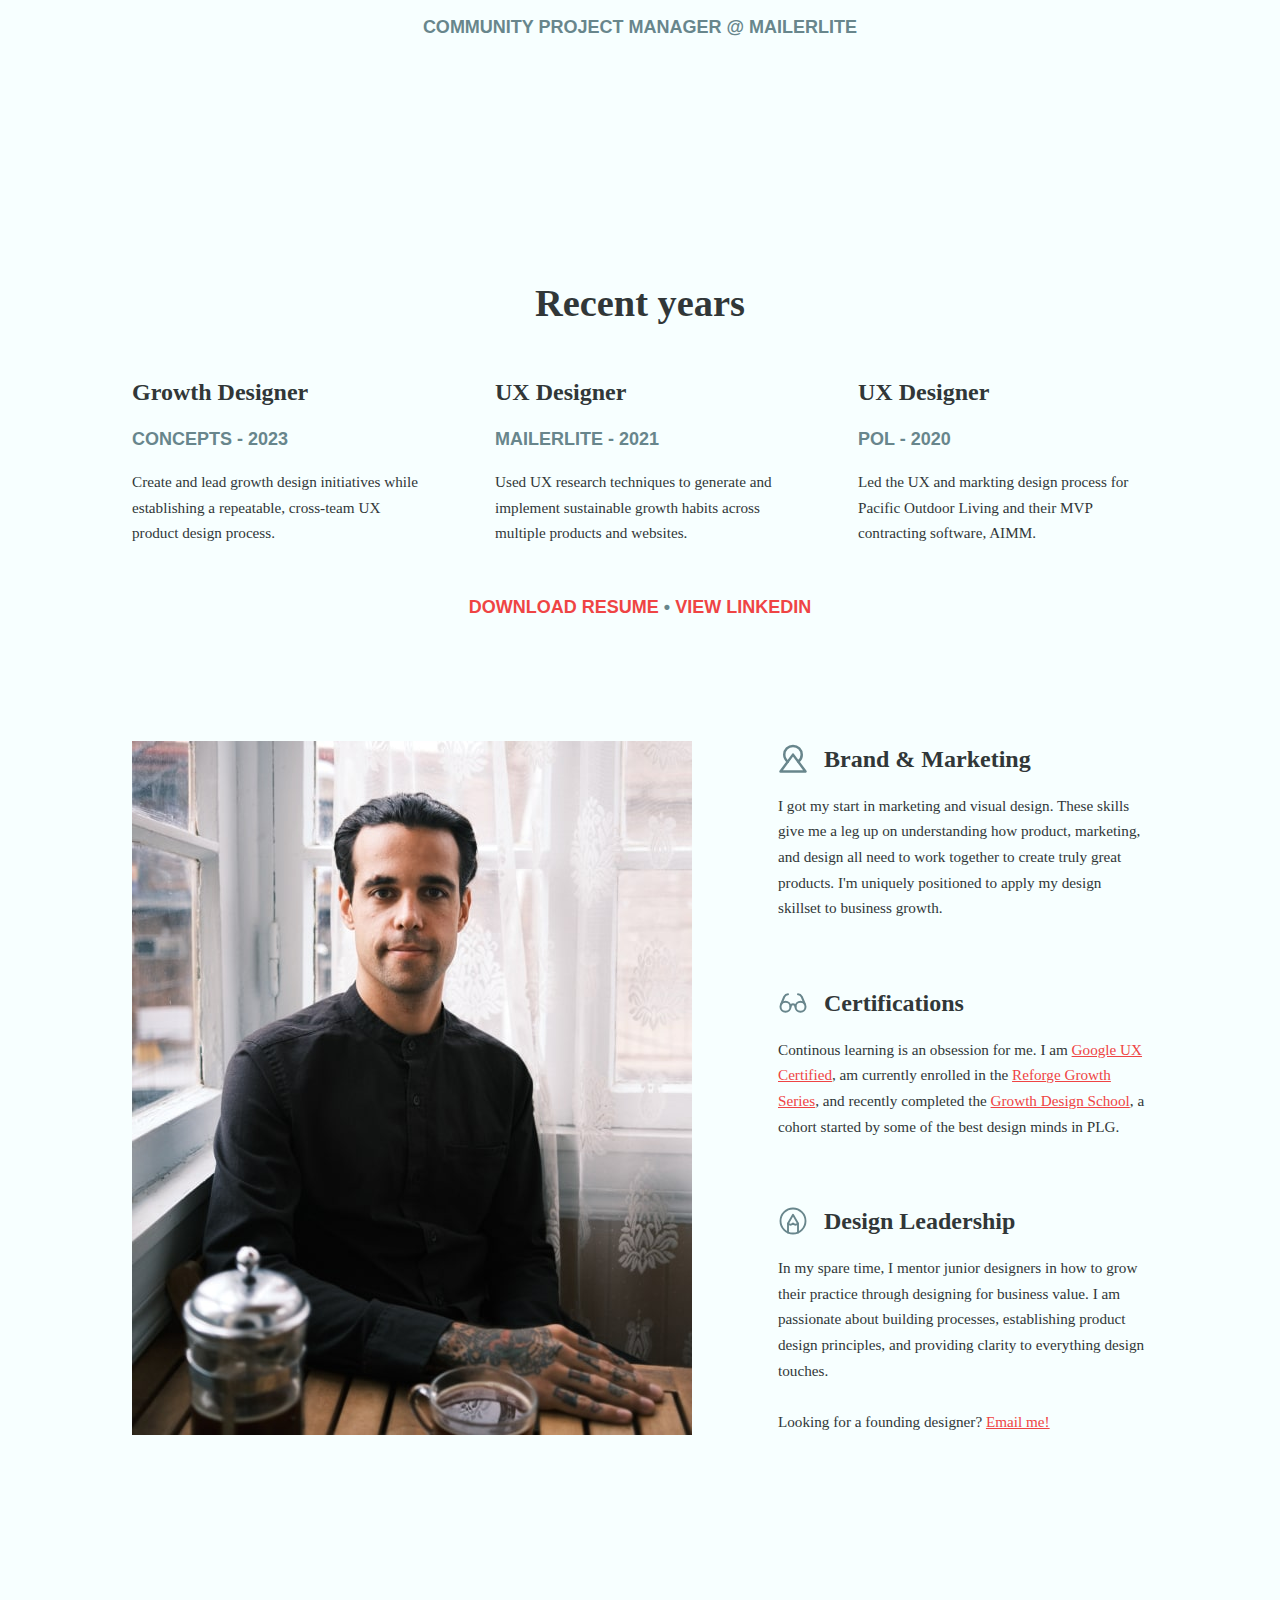
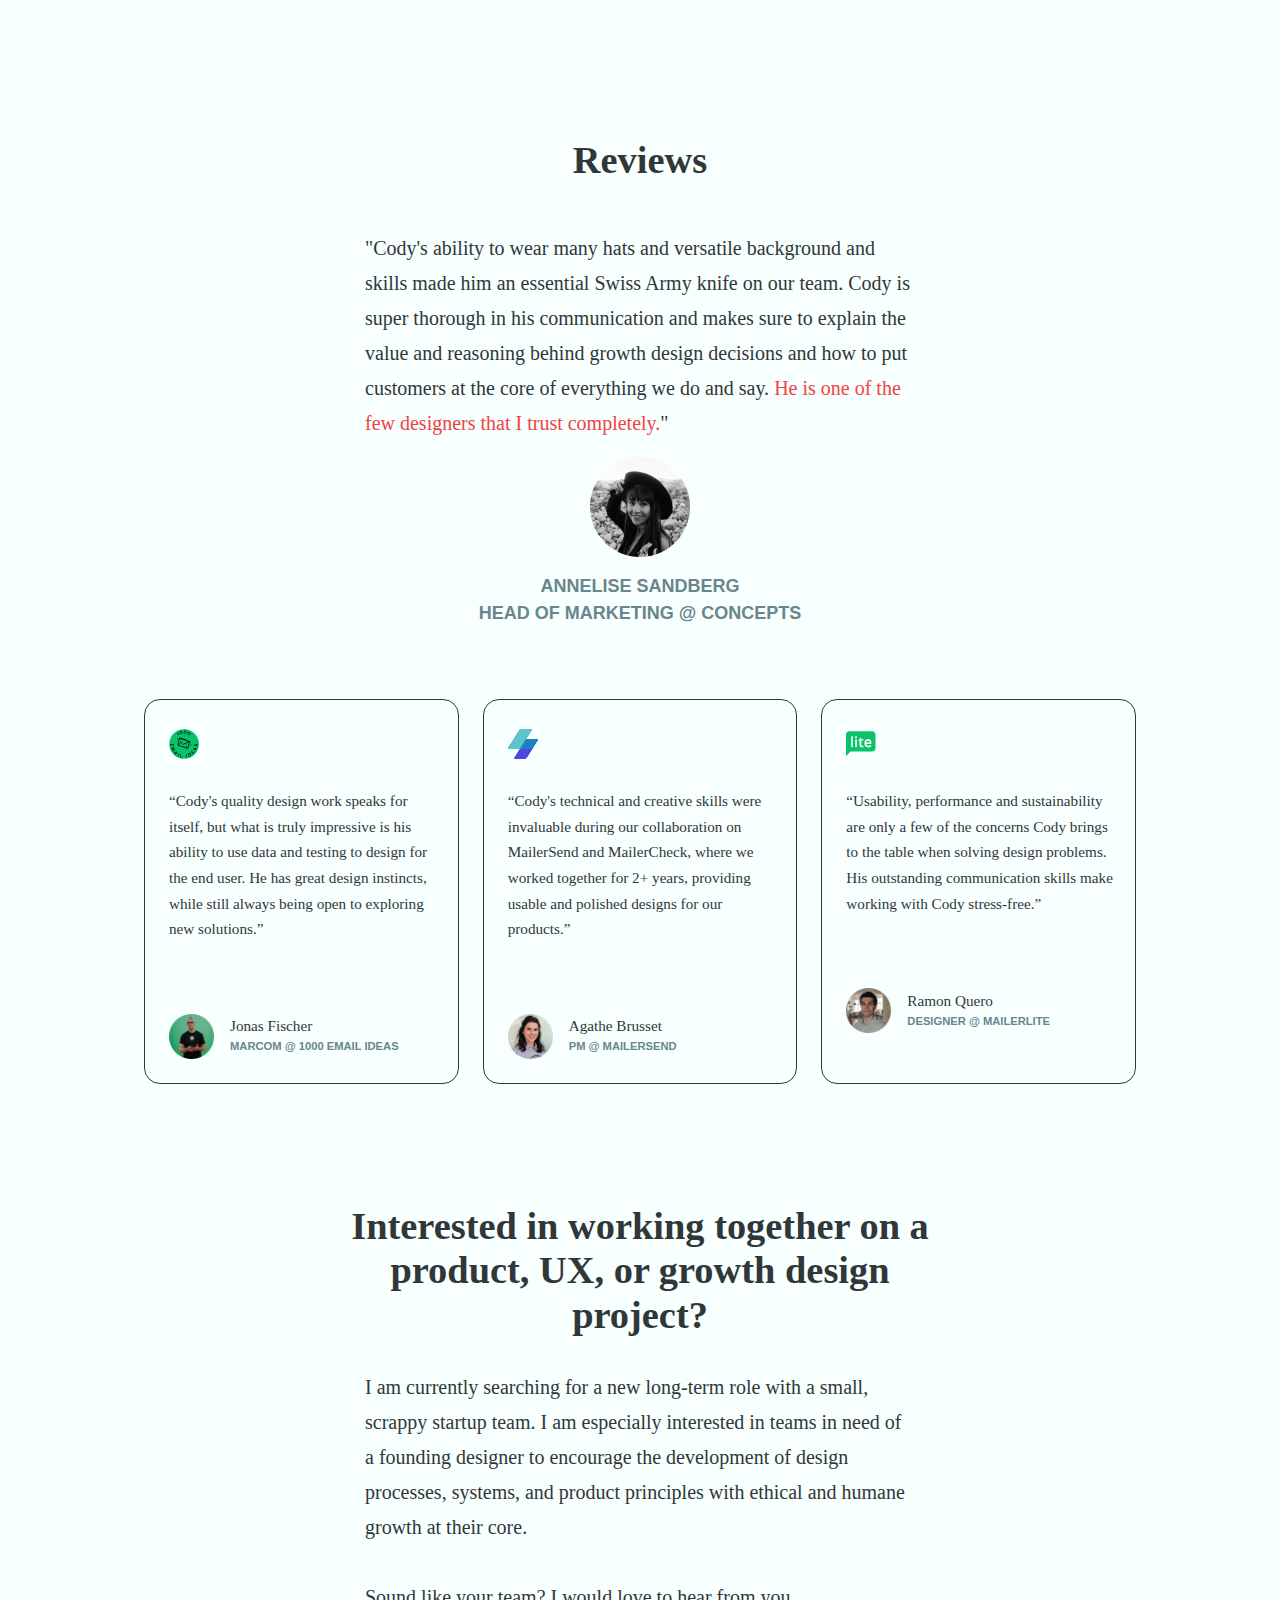
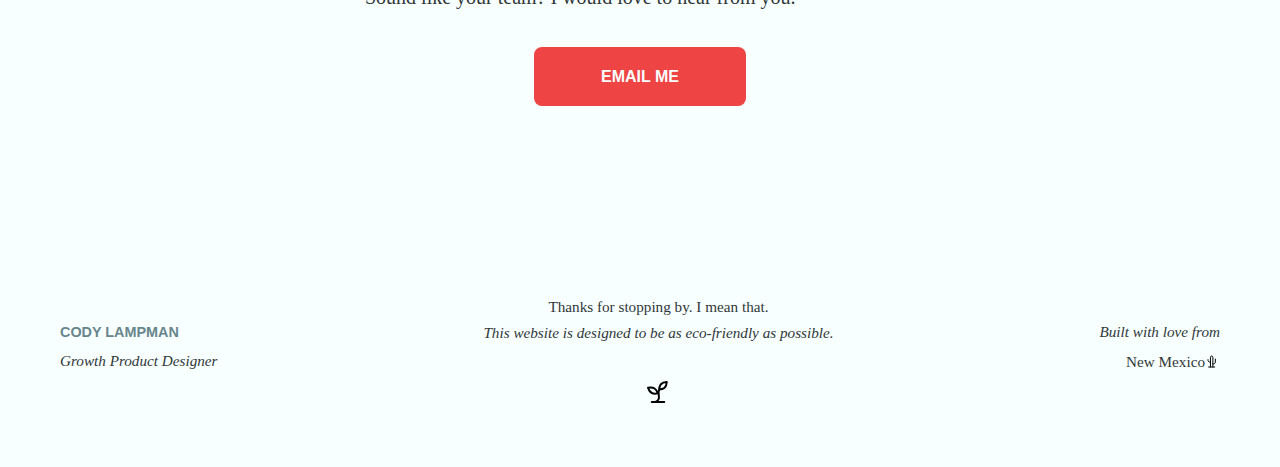
==== commit 57e13dee: "Update footer design and text." ====
--- a/index.html
+++ b/index.html
@@ -3,12 +3,12 @@
     <meta charset="UTF-8">
     <meta http-equiv="X-UA-Compatible" content="IE=edge">
     <meta name="viewport" content="width=device-width, initial-scale=1.0">
-    <title>Cody Lampman Growth Designer</title>
+    <title>Cody Lampman Growth Product Designer</title>
     <link rel="stylesheet" type="text/css" href="styles.css">
 </head>
 
 <div class="banner">
-    <p class="body-medium">Searching for a founding Growth Designer for your startup? <a href="mailto:codydavidlampman@gmail.com">Shoot me a message!</a></p>
+    <p class="body-medium">Searching for a founding Growth Product Designer for your startup? <a href="mailto:codydavidlampman@gmail.com">Shoot me a message!</a></p>
 </div>
 
 <body>
@@ -61,7 +61,7 @@
             
         <h5 class="subhead">“One of the few designers that I trust completely”</h5>
     </div>        
-        <h1>A growth-focused<br> UX designer</h1>
+        <h1>A Growth-Focused<br> Product Designer</h1>
                 <p>Hi 👋 I'm Cody. I design products and growth strategies that encourage organic, sustainable, and repeatable product growth without relying on unethical persuasive marketing techniques. </p>
                 <p>My work ethic is deeply influenced by my blue-collar, modest upbringing in rural Arizona. When not working, I like to mentor junior designers, sit zazen meditation, talk all-things-marketing with my fiancé, and read fiction.
                 </p>
@@ -248,8 +248,8 @@
 
     <section id="cta">
         <div class="text">
-            <h2>Interested in working together on a UX, product, or growth design project?</h2>
-            <p>I am currently searching for a new role with a small, fast-moving startup team. I am especially interested in teams in need of a founding designer to encourage the development of team processes, design systems, and product principles with growth at their core. <br><br>Sound like your team? I would love to hear from you. </p>
+            <h2>Interested in working together on a product, UX, or growth design project?</h2>
+            <p>I am currently searching for a new long-term role with a small, scrappy startup team. I am especially interested in teams in need of a founding designer to encourage the development of design processes, systems, and product principles with ethical and humane growth at their core. <br><br>Sound like your team? I would love to hear from you. </p>
         </div>
         <button class="btn-secondary">
             <a href="mailto:codydavidlampman@gmail.com">Email me</a>
@@ -268,7 +268,7 @@
     
     <div class="center-text">
         <p class="body-small">Thanks for stopping by. I mean that.</p>
-        <p class="body-small">This website is designed to be as eco-friendly as possible.</p>
+        <p class="body-small"><em>This website is designed to be as eco-friendly as possible.</em></p>
         <svg width="30" height="30" viewBox="0 0 30 30" fill="none" xmlns="http://www.w3.org/2000/svg">
             <path d="M8.75 25H21.25" stroke="black" stroke-width="2" stroke-linecap="round" stroke-linejoin="round"/>
             <path d="M12.5 25C19.375 21.875 13.5 17 16.25 12.5" stroke="black" stroke-width="2" stroke-linecap="round" stroke-linejoin="round"/>
@@ -284,9 +284,7 @@
                 <svg width="13" height="13" viewBox="0 0 13 13" fill="none" xmlns="http://www.w3.org/2000/svg" width="9" height="13" viewBox="0 0 9 13" fill="none">
                     <path d="M1 4.66667V5.27778C1 5.76401 1.19315 6.23032 1.53697 6.57414C1.88079 6.91796 2.3471 7.11111 2.83333 7.11111H3.44444M8.33333 4.05556V7.11111C8.33333 7.59734 8.14018 8.06366 7.79636 8.40747C7.45255 8.75129 6.98623 8.94444 6.5 8.94444H5.88889M3.44444 12V2.22222C3.44444 1.89807 3.57321 1.58719 3.80243 1.35798C4.03164 1.12877 4.34251 1 4.66667 1C4.99082 1 5.3017 1.12877 5.53091 1.35798C5.76012 1.58719 5.88889 1.89807 5.88889 2.22222V12M1.61111 12H7.72222" stroke="black" stroke-linecap="round" stroke-linejoin="round"/>
                     </svg>
-        </div>
-        <p class="body-small"><a href="mailto:codydavidlampman@gmail.com">hi@codylampman.com</a></p>
-    </div>
+        
 </footer>
 
 </body>
--- a/styles.css
+++ b/styles.css
@@ -1041,7 +1041,8 @@
 .logo-and-slogan {
     display: flex;
     flex-direction: column;
-    gap: 16px;
+    gap: 4px;
+    padding-bottom: 6px;
 }
 
 .center-text {
@@ -1070,7 +1071,7 @@
     display: flex;
     flex-direction: row;
     align-items: center;
-    gap: 4px;
+    gap: 2px;
 }
 
 .business-info a {
@@ -1086,12 +1087,13 @@
 
     .business-info {
         align-items: end;
+        padding-bottom: 8px;
     }
 
     .logo-and-slogan {
         display: flex;
         flex-direction: column;
-        gap: 16px;
+        gap: 4px;
         align-items: flex-start;
     }
 }
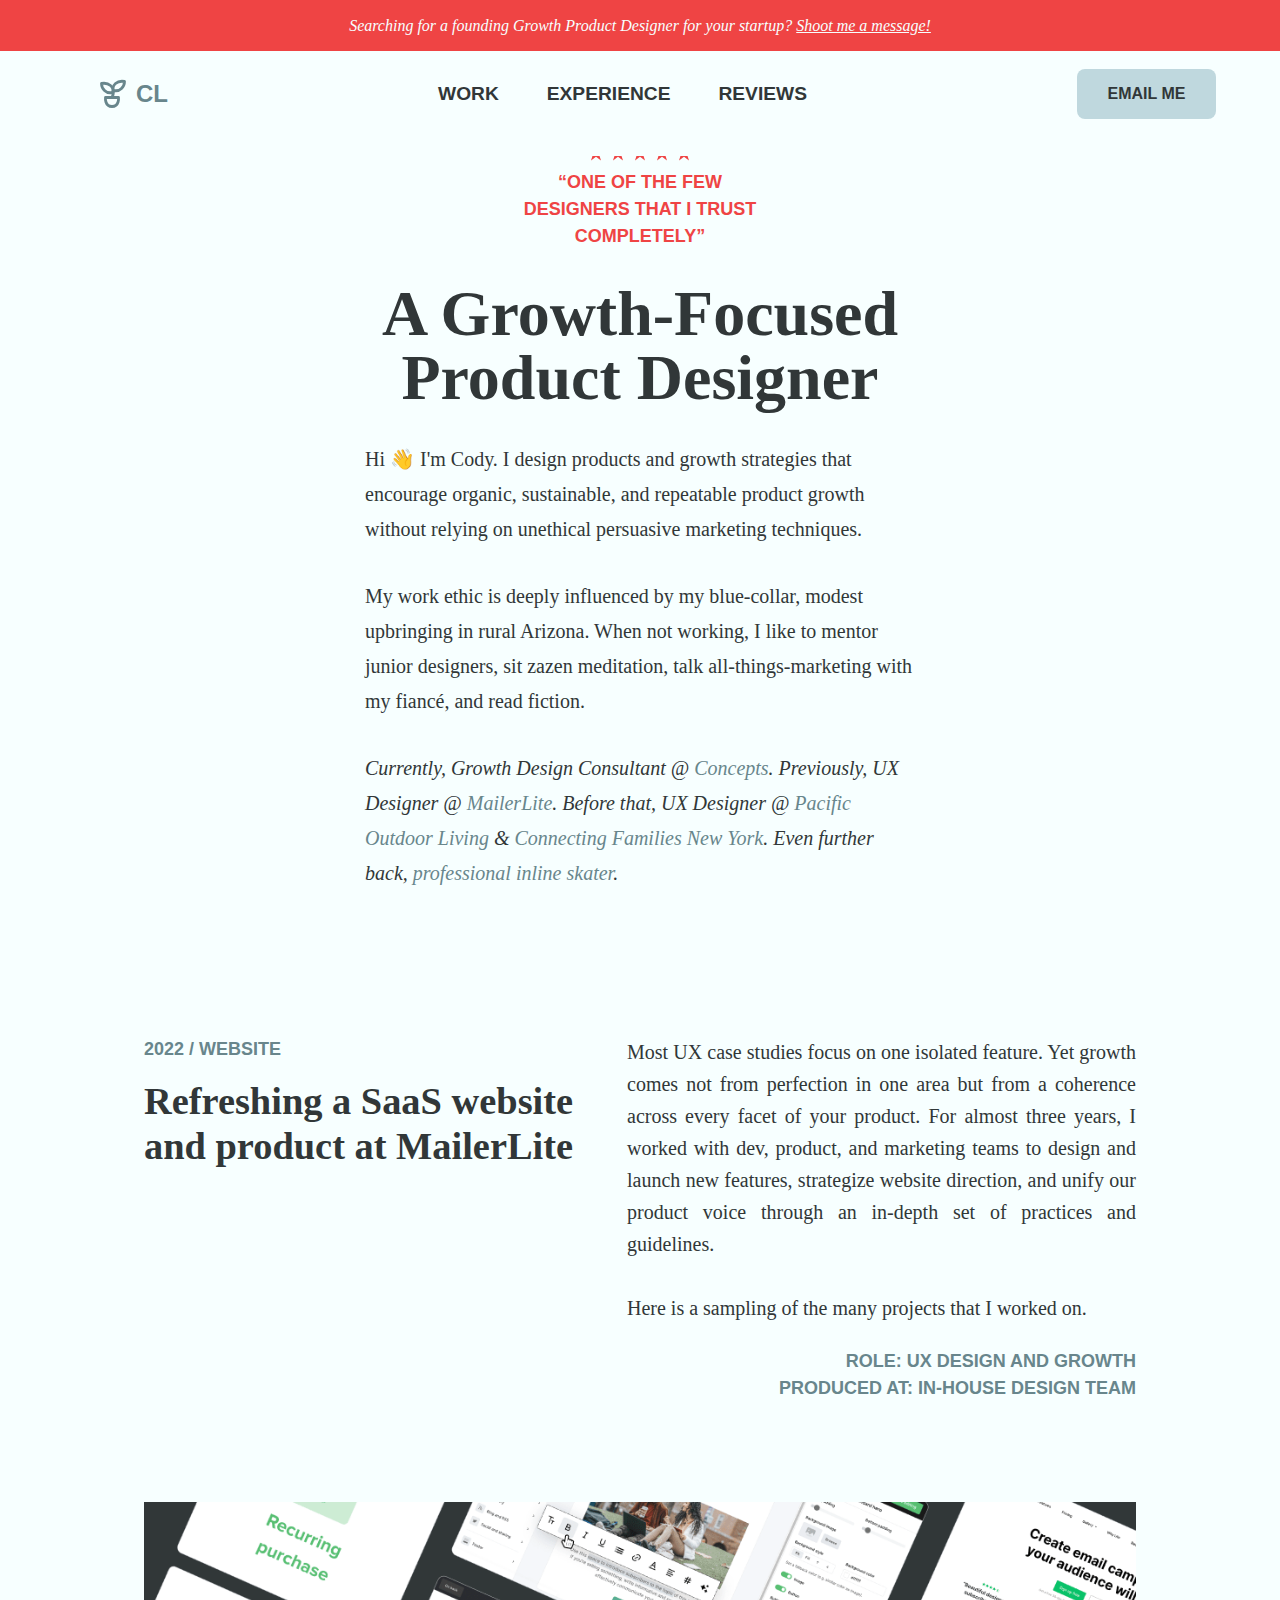
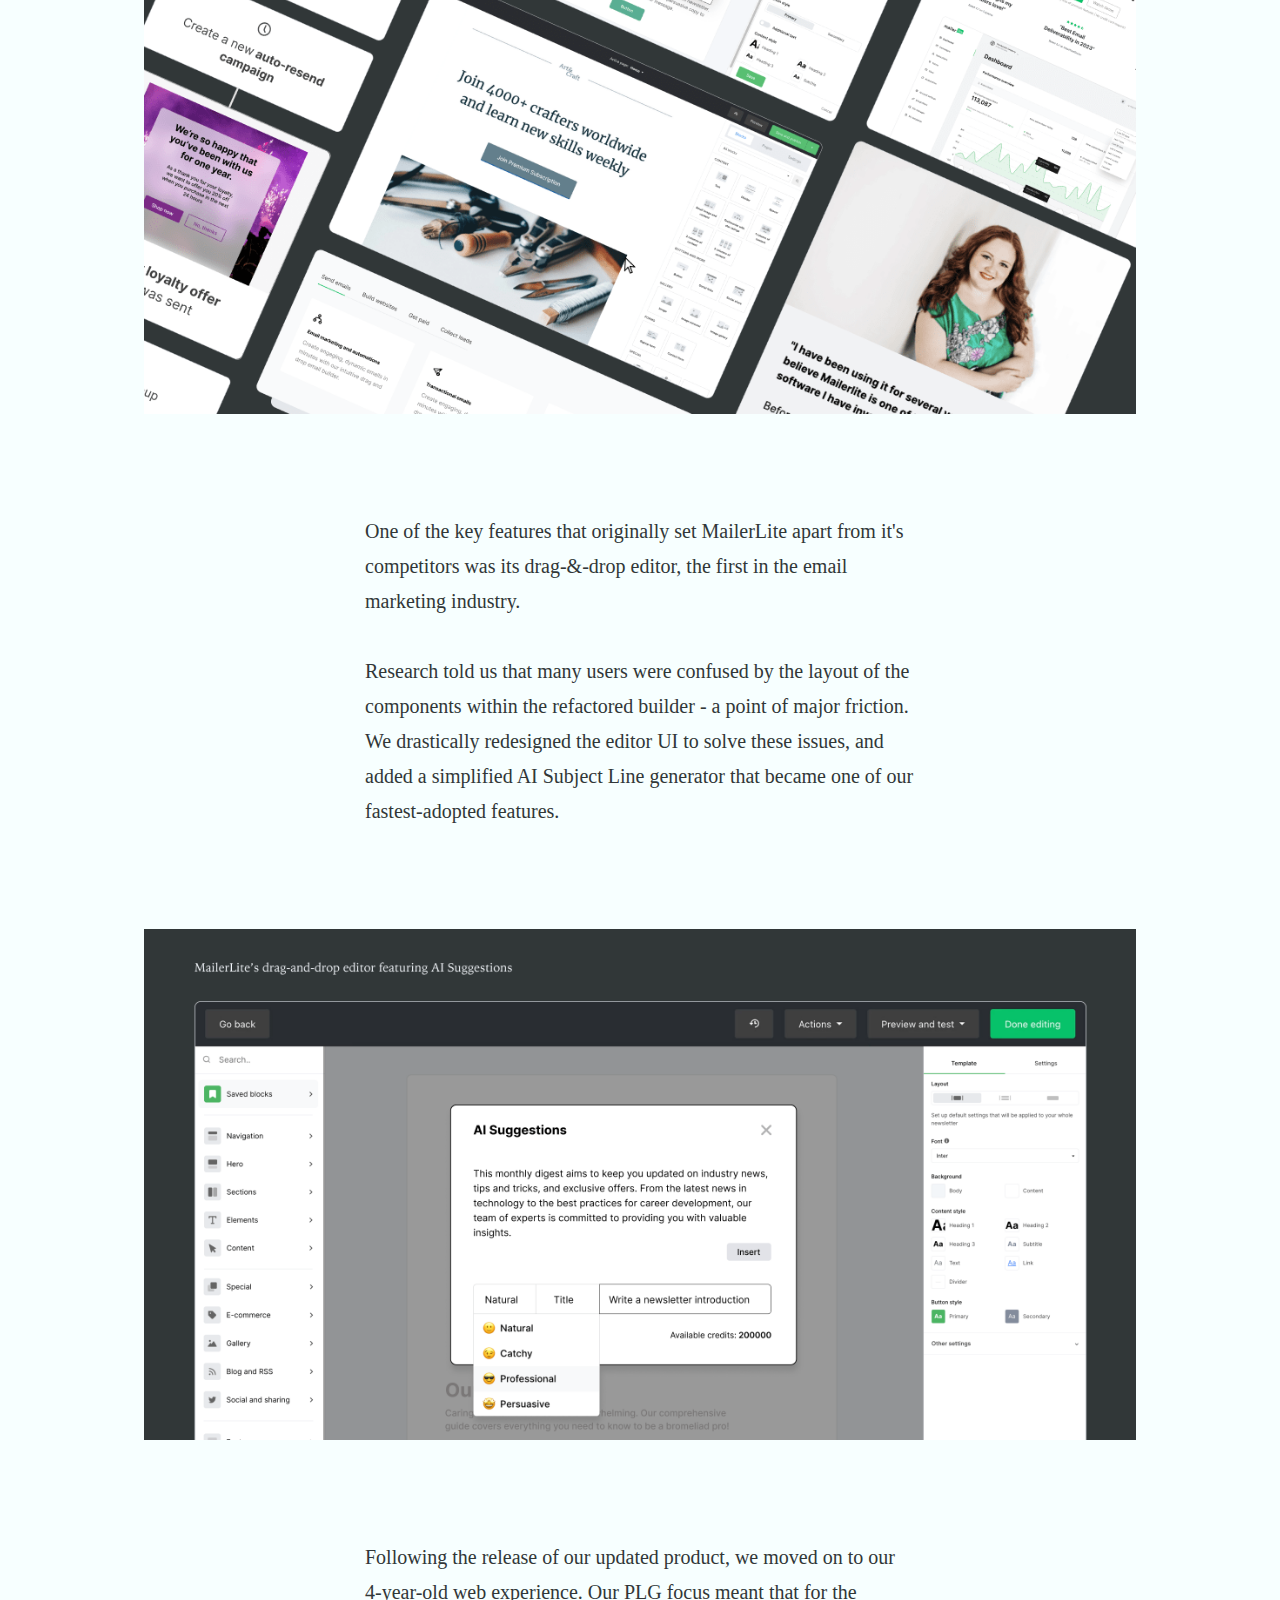
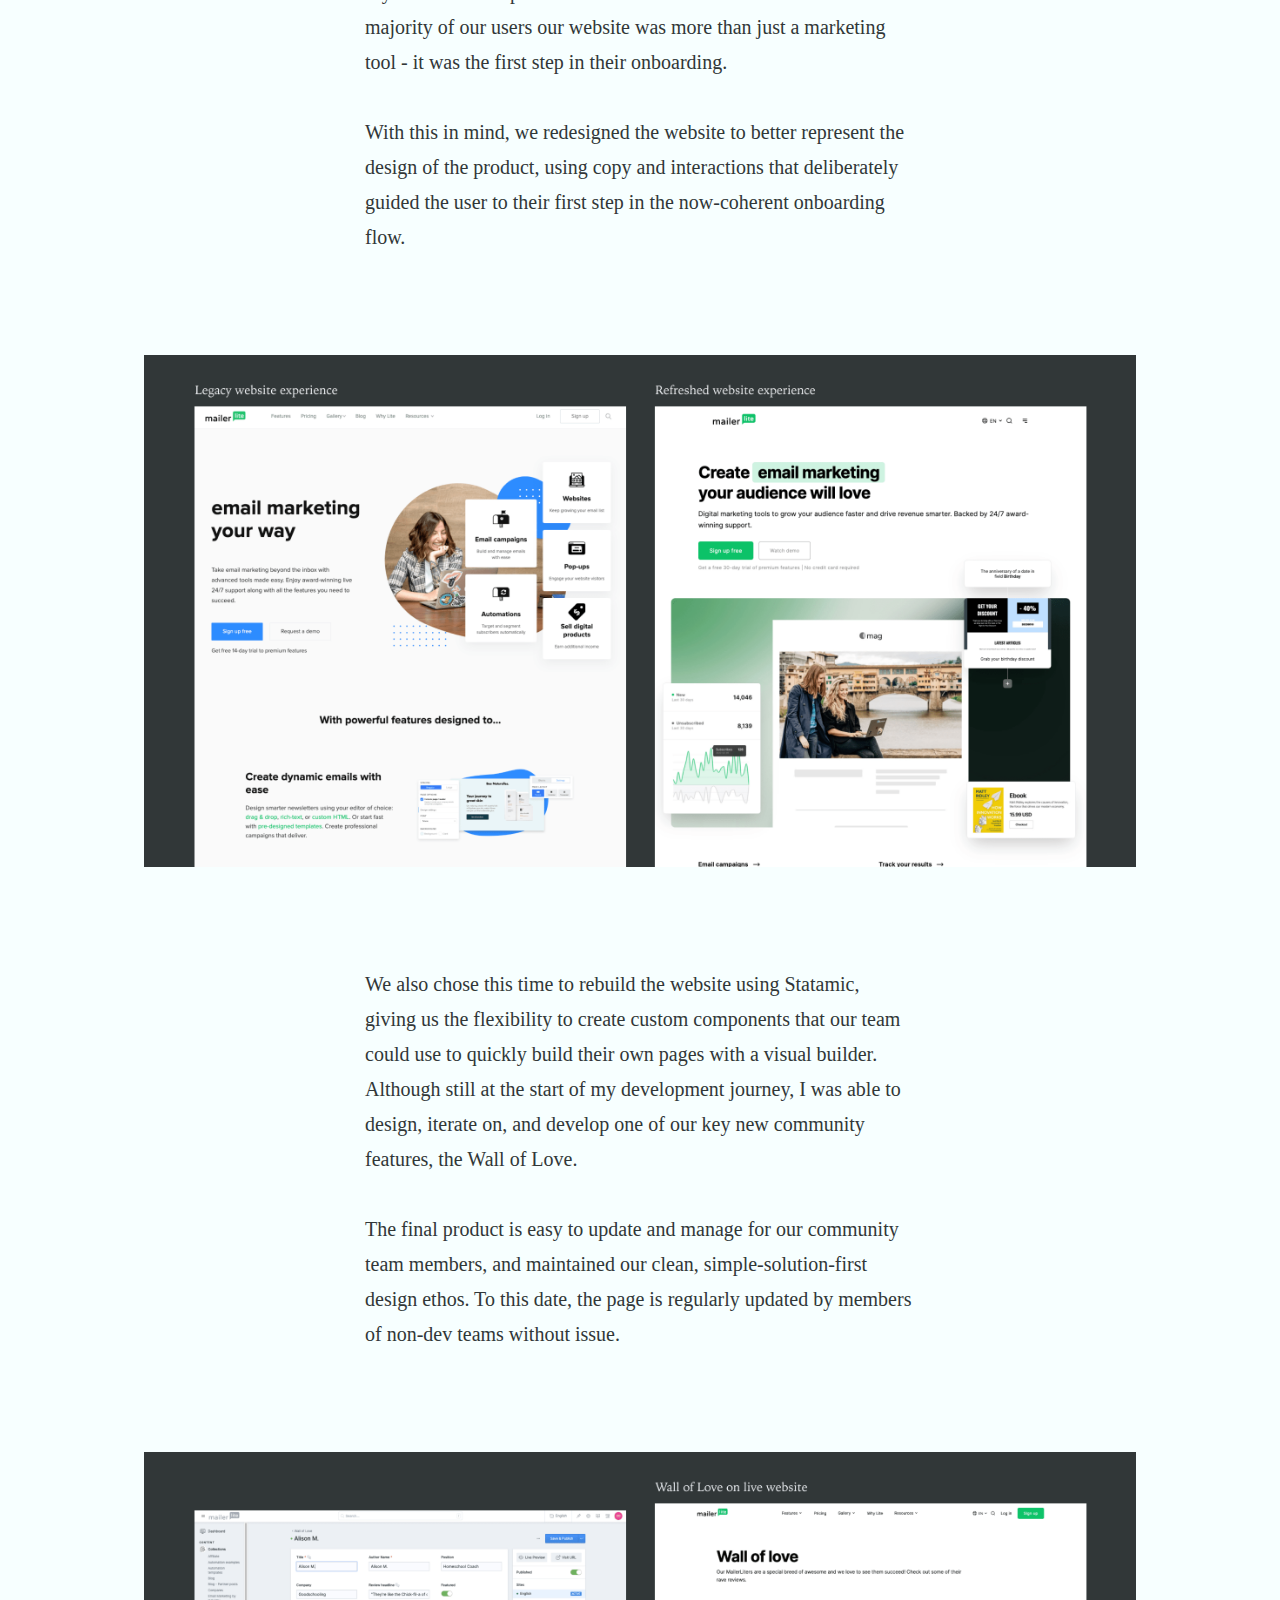
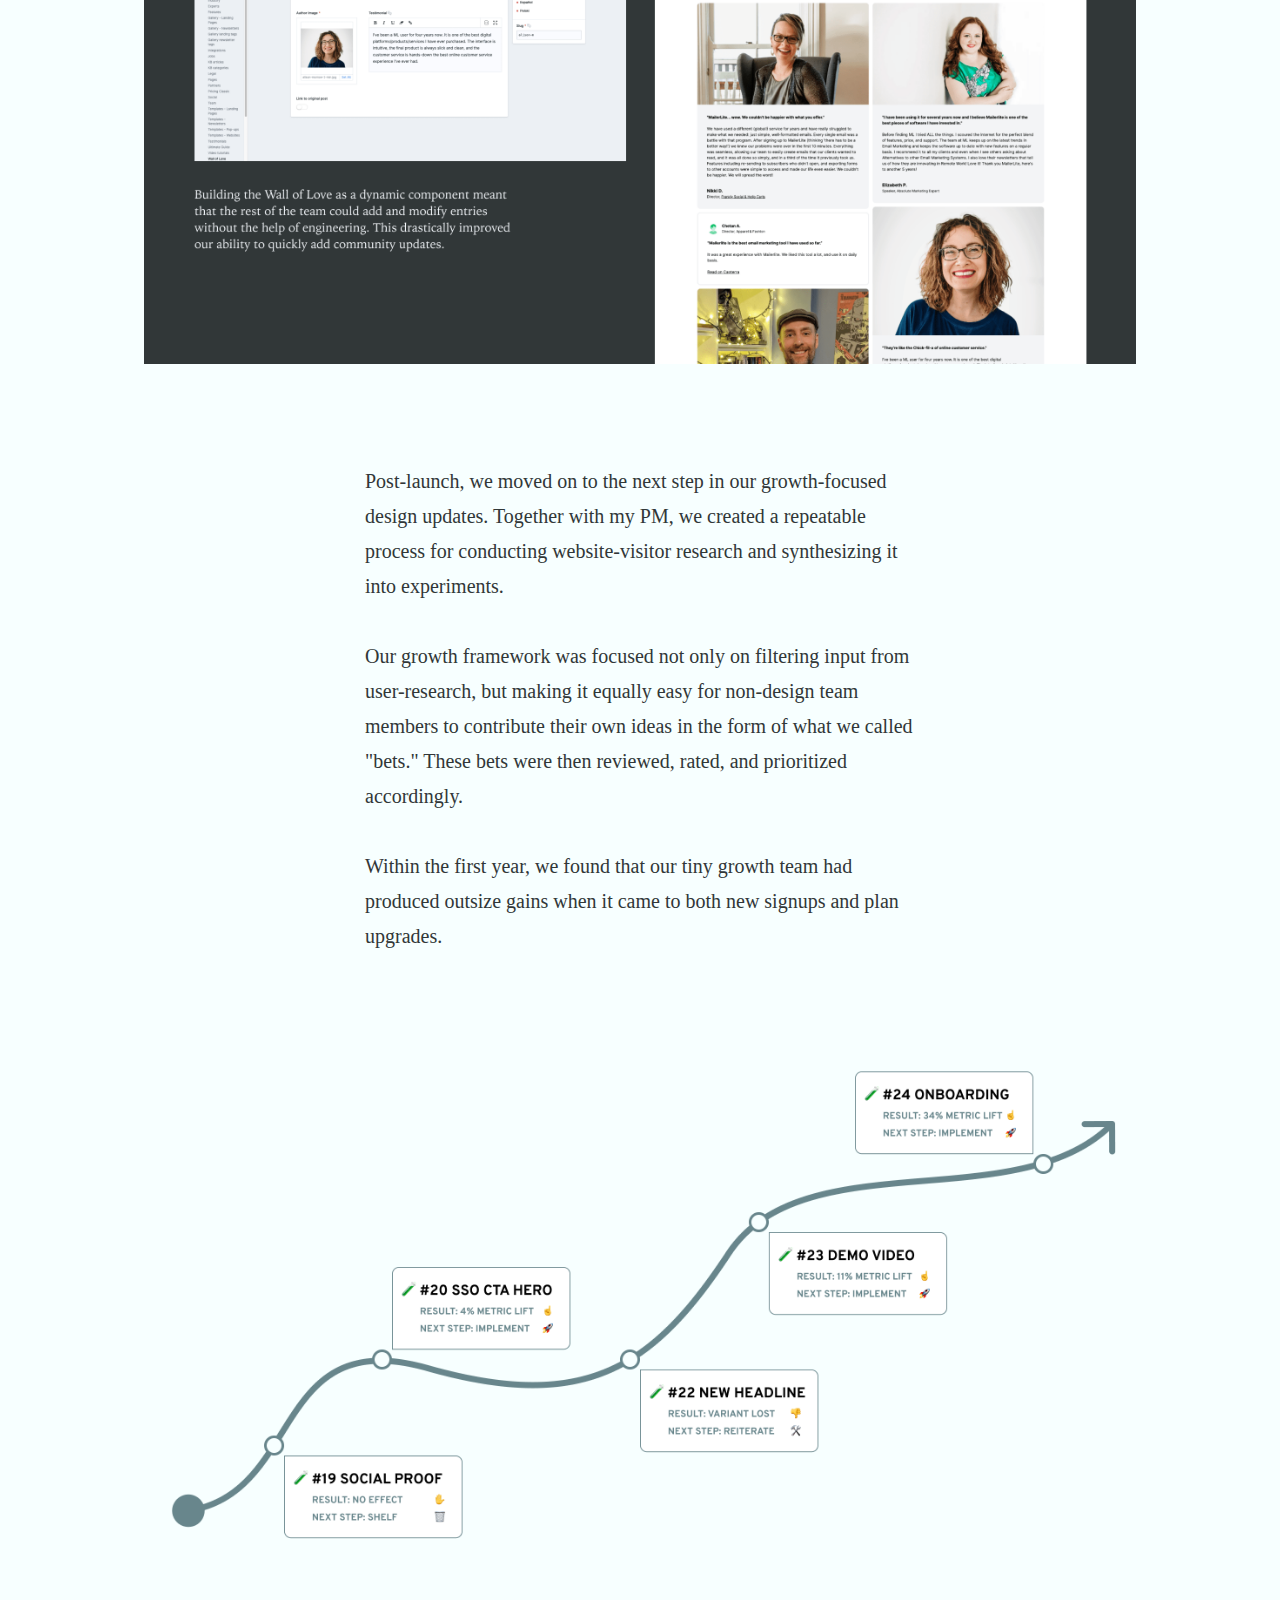
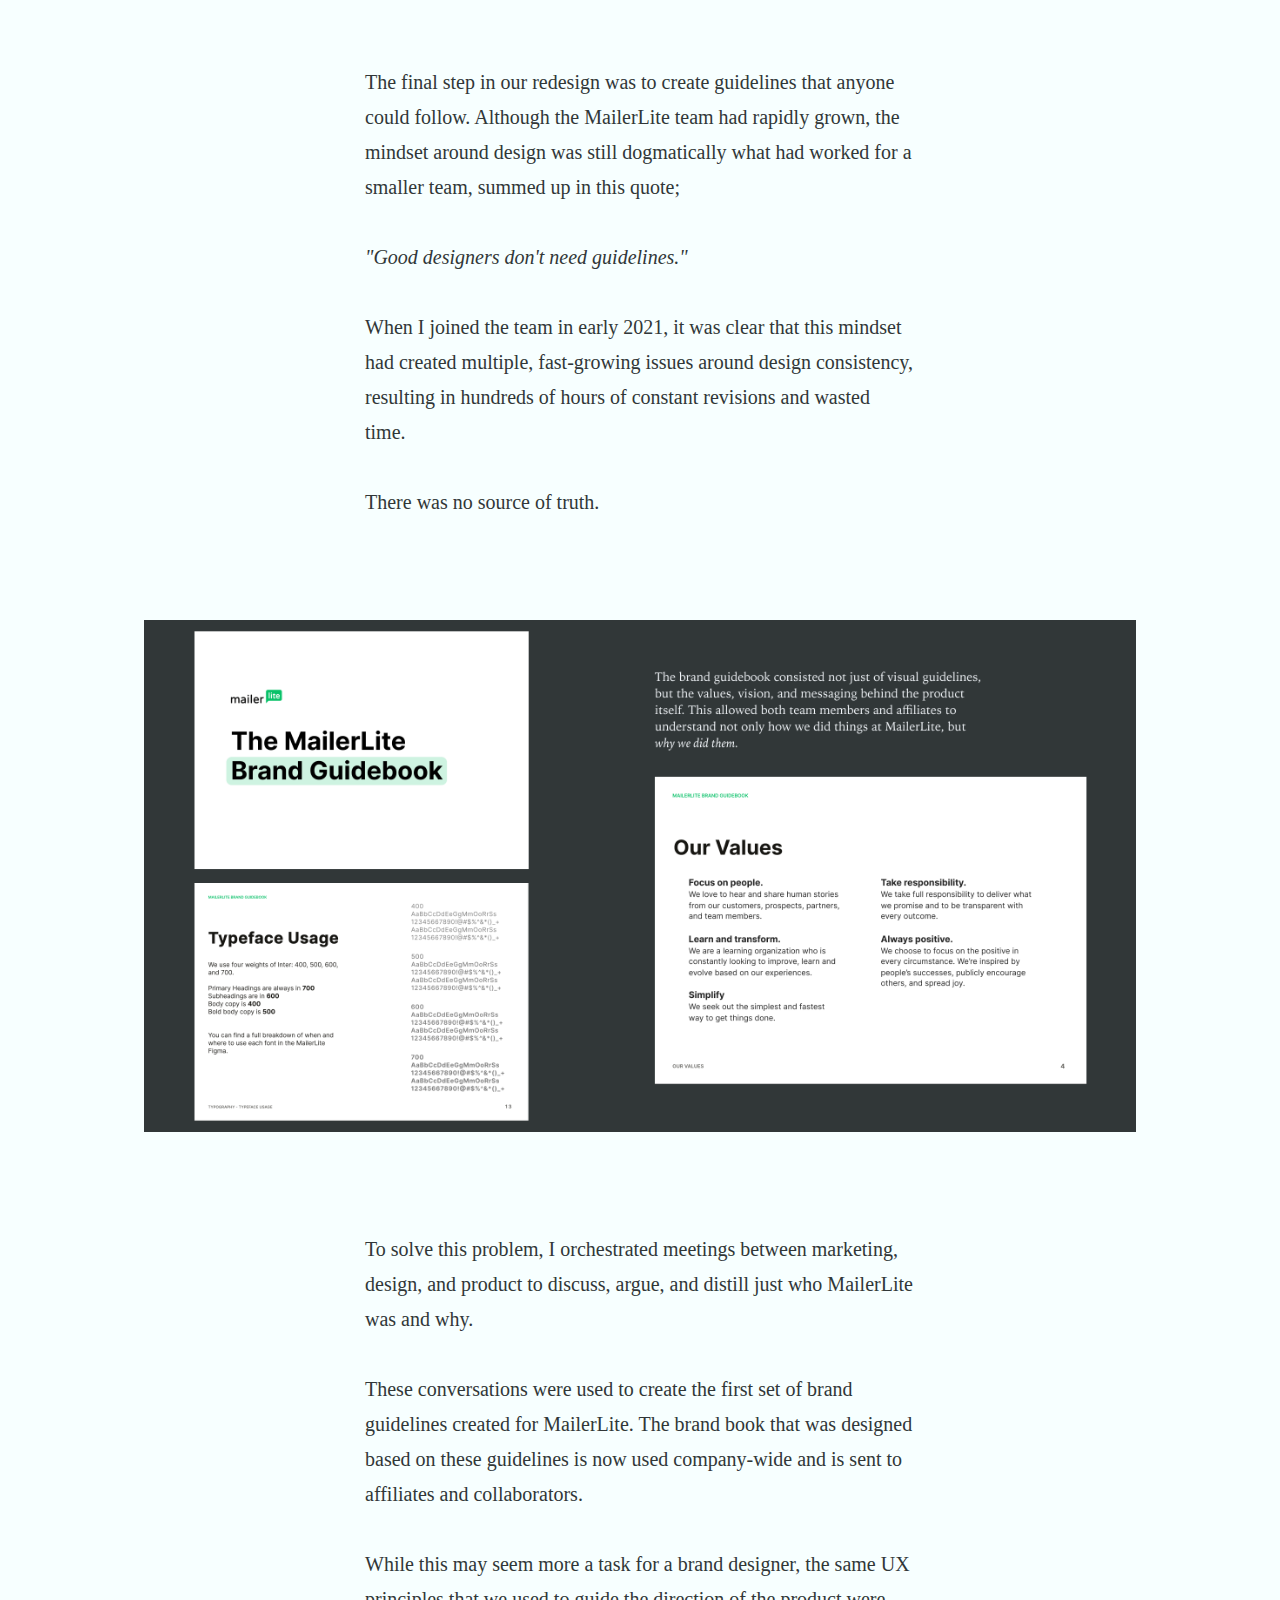
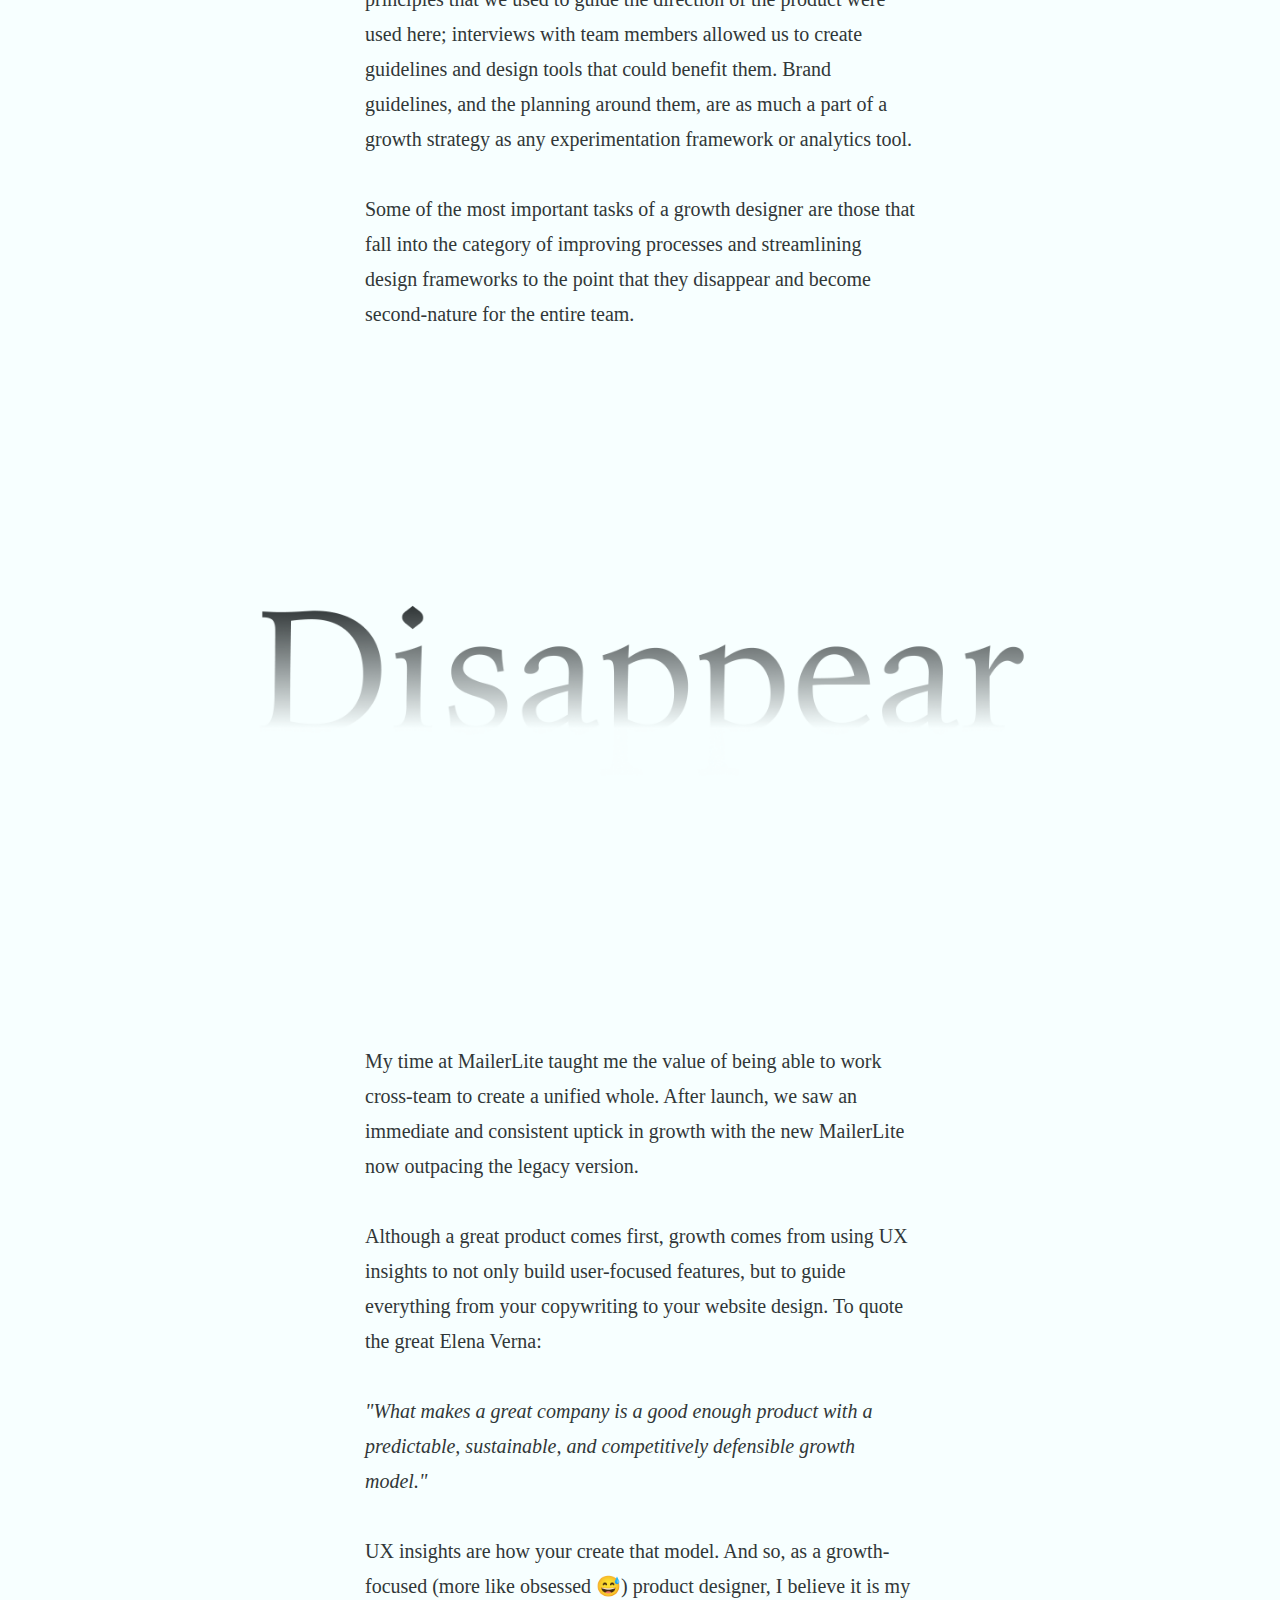
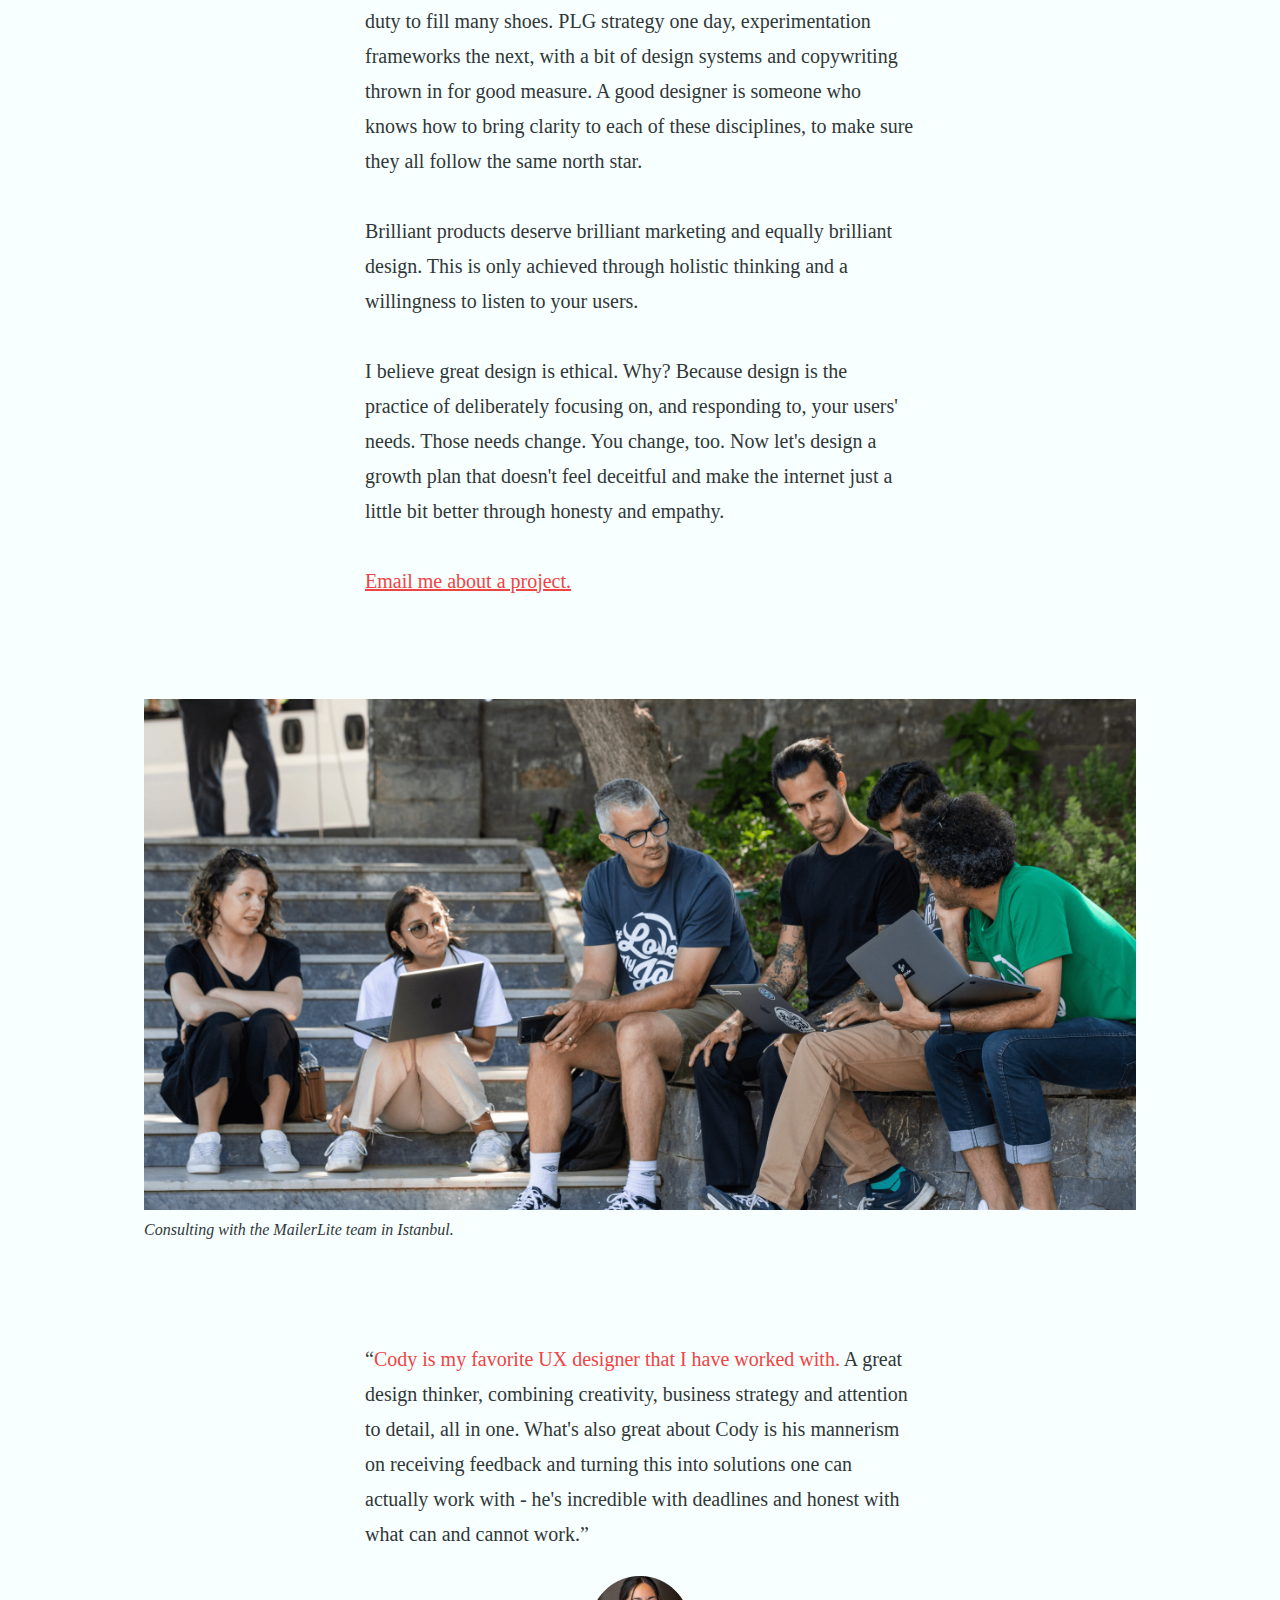
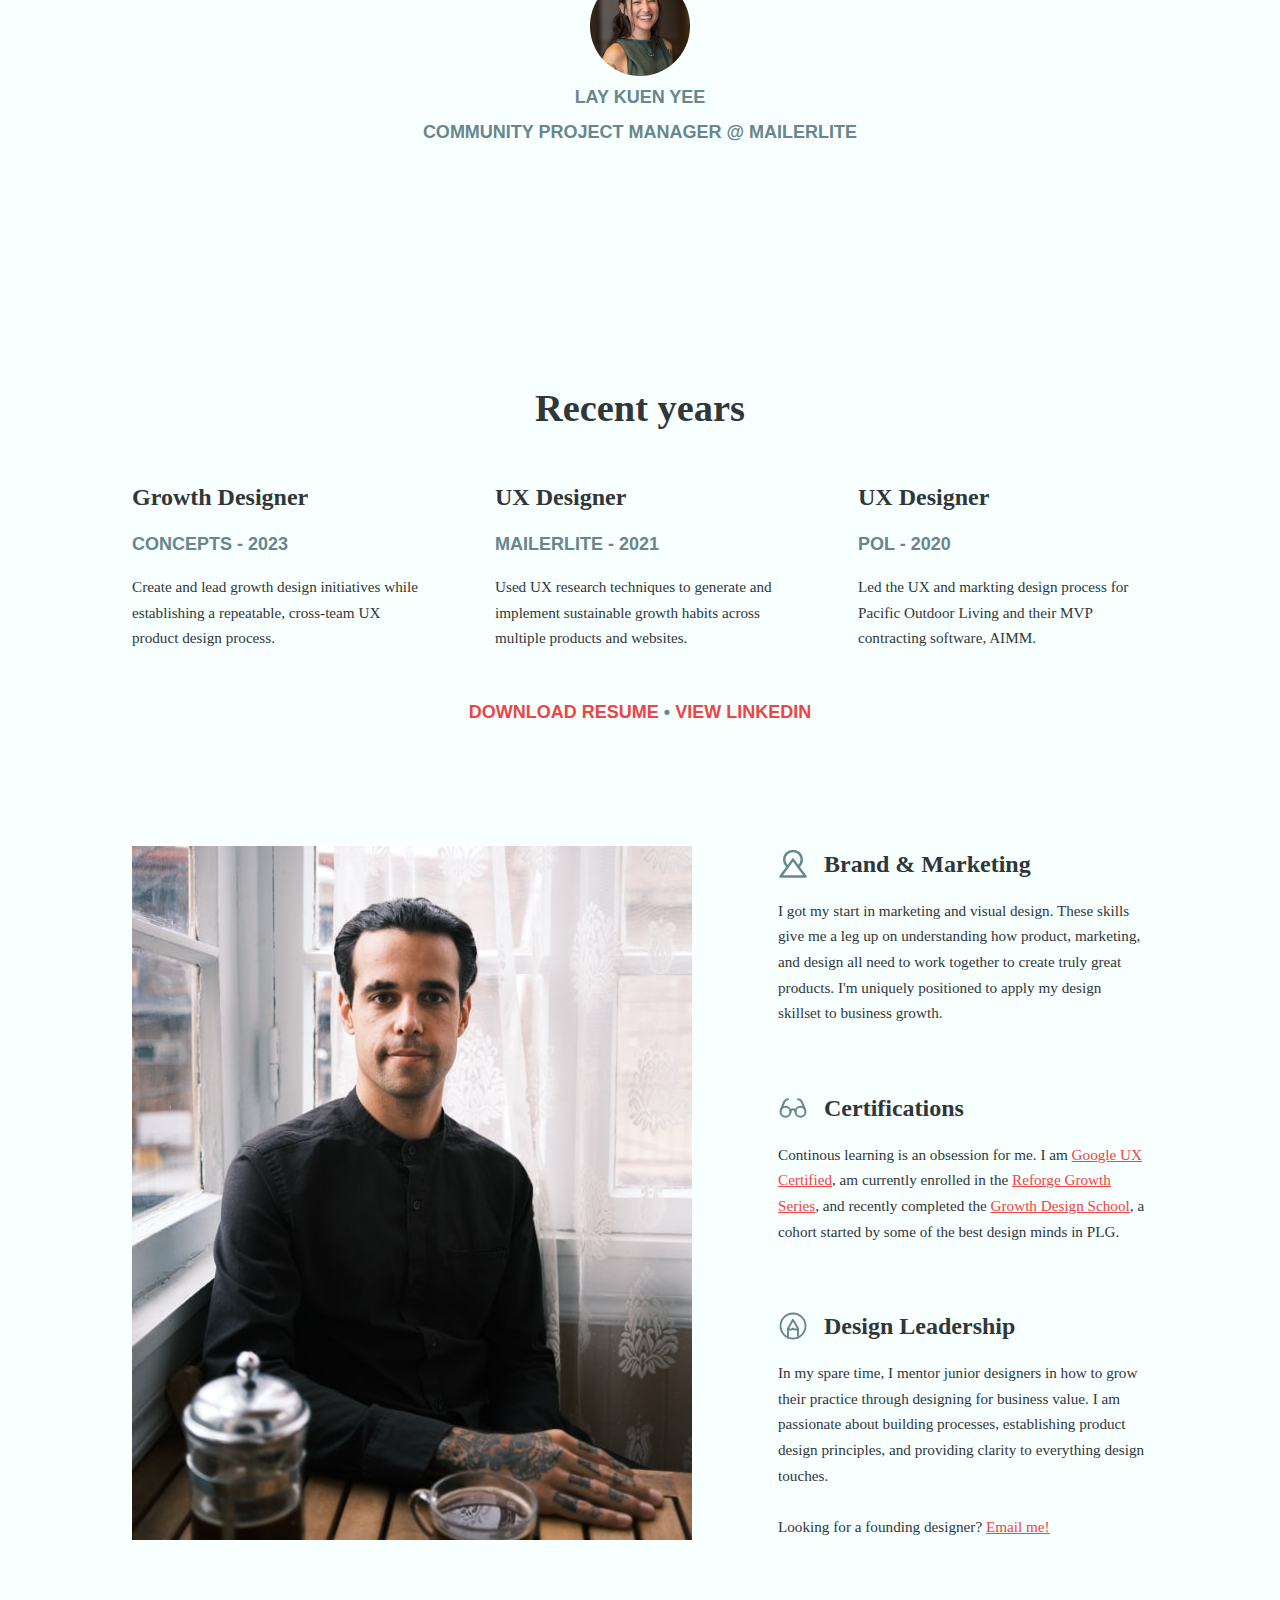
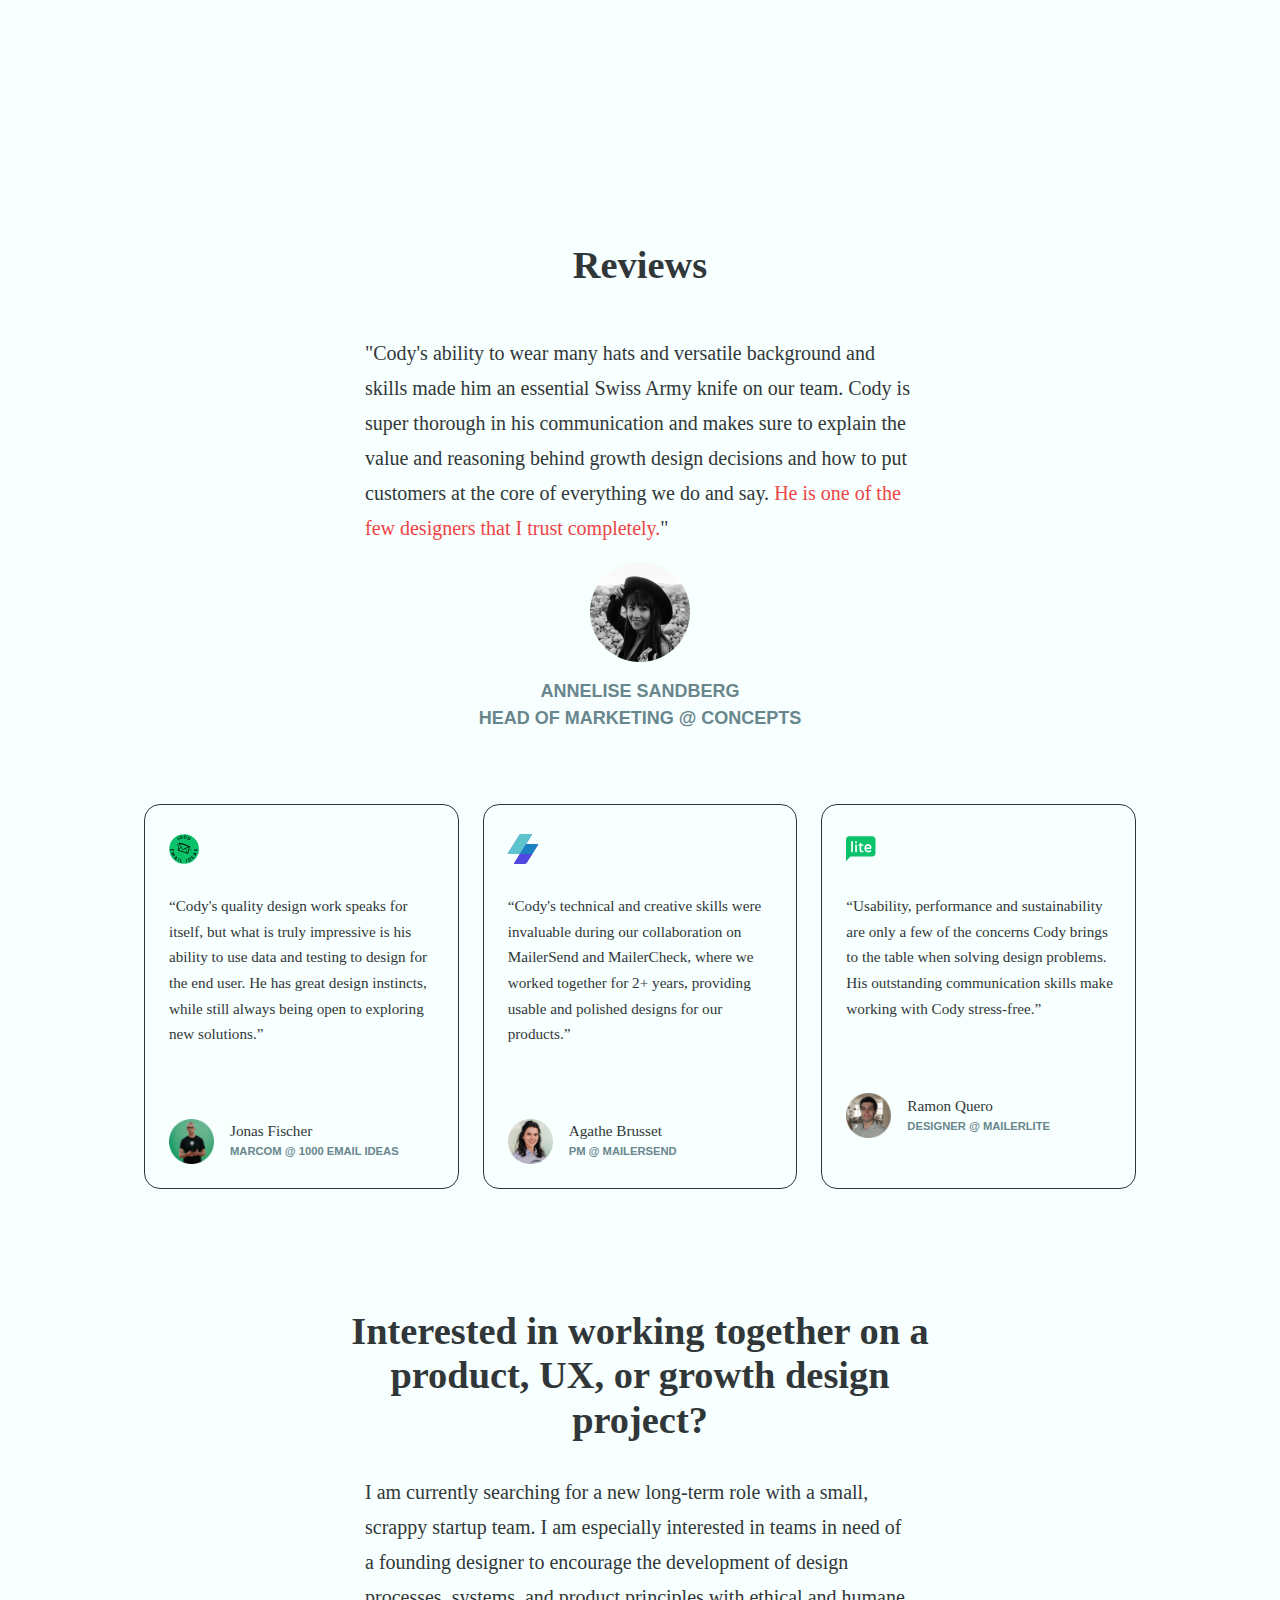
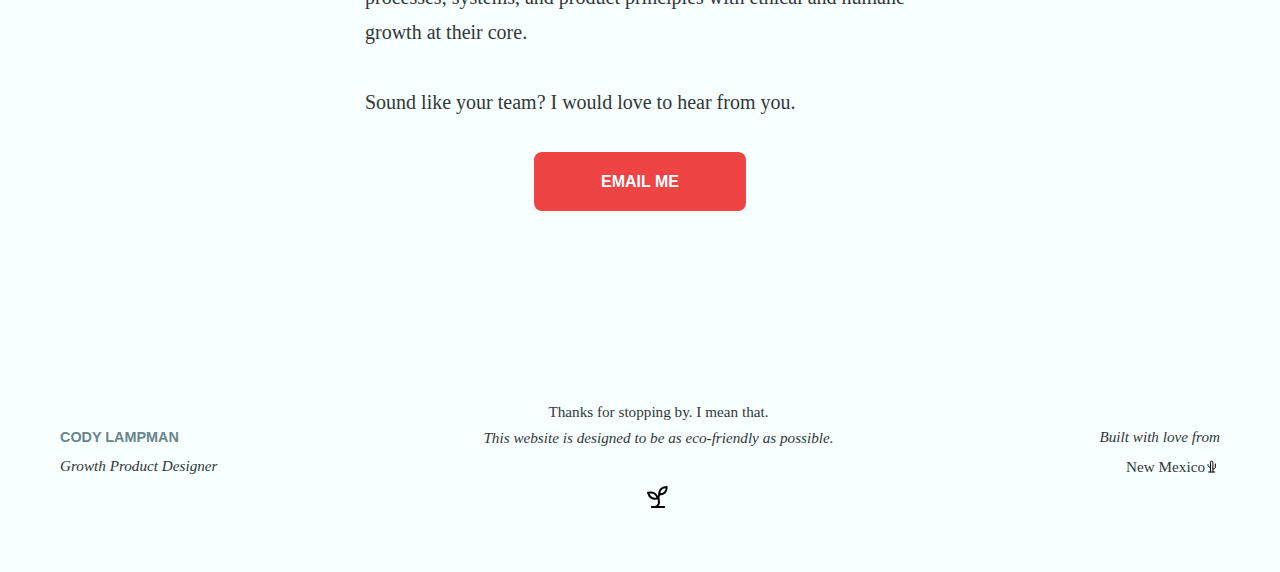
==== commit 00a5c464: "copy updates" ====
--- a/index.html
+++ b/index.html
@@ -92,9 +92,9 @@
 
         <p>One of the key features that originally set MailerLite apart from it's competitors was its drag-&-drop editor, the first in the email marketing industry.<br><br> Research told us that many users were confused by the layout of the components within the refactored builder - a point of major friction. We drastically redesigned the editor UI to solve these issues, and added a simplified AI Subject Line generator that became one of our fastest-adopted features.</p>
         <img src="/images/ux-case-study-ai-writer.png" alt="">
-        <p>Following the release of our updated product, we moved on to our 4-year-old web experience. The website update was a complete refresh of MailerLite's visuals and website structure.<br><br>We decided to rebuild the experience on the latest version of Statamic, a laravel-based CMS, allowing us to create a fresh codebase and rethink every interaction.</p>
+        <p>Following the release of our updated product, we moved on to our 4-year-old web experience. Our PLG focus meant that for the majority of our users our website was more than just a marketing tool - it was the first step in their onboarding.<br><br>With this in mind, we redesigned the website to better represent the design of the product, using copy and interactions that deliberately guided the user to their first step in the now-coherent onboarding flow.</p>
         <img src="/images/ux-case-study-old-website-and-new.png" alt="">
-        <p>Using Statamic gave use the flexibility to create custom components that our team could use to quickly build their own pages with a visual builder. Although still at the start of my development journey, I was able to design, iterate on, and develop one of our key new community features, the Wall of Love.<br><br>The final product is easy to update and manage for our community team members, and maintained our clean, simple-solution-first design ethos. To this date, the page is regularly updated by members of non-dev teams without issue.</p>
+        <p>We also chose this time to rebuild the website using Statamic, giving us the flexibility to create custom components that our team could use to quickly build their own pages with a visual builder. Although still at the start of my development journey, I was able to design, iterate on, and develop one of our key new community features, the Wall of Love.<br><br>The final product is easy to update and manage for our community team members, and maintained our clean, simple-solution-first design ethos. To this date, the page is regularly updated by members of non-dev teams without issue.</p>
         <img src="/images/ux-case-study-wall-of-love.png" alt="">
         <p>Post-launch, we moved on to the next step in our growth-focused design updates. Together with my PM, we created a repeatable process for conducting website-visitor research and synthesizing it into experiments.<br><br>Our growth framework was focused not only on filtering input from user-research, but making it equally easy for non-design team members to contribute their own ideas in the form of what we called "bets." These bets were then reviewed, rated, and prioritized accordingly.<br><br>Within the first year, we found that our tiny growth team had produced outsize gains when it came to both new signups and plan upgrades.</p>
         <img src="/images/ux-case-study-experimentation.png" alt="">
@@ -102,7 +102,7 @@
         <img src="/images/ux-case-study-brand-guide.png" alt="">
         <p>To solve this problem, I orchestrated meetings between marketing, design, and product to discuss, argue, and distill just who MailerLite was and why. <br><br>These conversations were used to create the first set of brand guidelines created for MailerLite. The brand book that was designed based on these guidelines is now used company-wide and is sent to affiliates and collaborators.<br><br> While this may seem more a task for a brand designer, the same UX principles that we used to guide the direction of the product were used here; interviews with team members allowed us to create guidelines and design tools that could benefit them. Brand guidelines, and the planning around them, are as much a part of a growth strategy as any experimentation framework or analytics tool.<br><br> Some of the most important tasks of a growth designer are those that fall into the category of improving processes and streamlining design frameworks to the point that they disappear and become second-nature for the entire team.</p>
         <img src="/images/ux-case-study-hide.png" alt="">
-        <p>My time at MailerLite taught me the value of being able to work cross-team to create a unified whole. After launch, we saw an immediate and consistent uptick in growth with the new MailerLite now outpacing the legacy version.<br><br> Although a great product comes first, growth comes from using UX insights to not only build user-focused features, but to guide everything from your copywriting to your website design. To quote the great Elena Verna: <br><br><em>"What makes a great company is a good enough product with a predictable, sustainable, and competitively defensible growth model."</em>   <br><br> UX insights are how your create that model. And so, as a growth-focused (more like obsessed...) designer, I believe it is my duty to fill many shoes. PLG strategy one day, experimentation frameworks the next, with a bit of design systems and copywriting thrown in for good measure. A good designer is someone who knows how to bring clarity to each of these disciplines, to make sure they all follow the same north star.<br><br> Brilliant products deserve brilliant marketing and equally brilliant design. This is only achieved through holistic thinking and a willingness to listen to your users.<br><br> I believe great design is ethical. Why? Because design is the practice of deliberately focusing on, and responding to, your users' needs. Those needs change. You change, too. Now let's design a growth plan that doesn't feel deceitful and make the internet just a little bit better through honesty and empathy.<br><br><a href="mailto:codydavidlampman@gmail.com">Email me about a project.</a> </p>
+        <p>My time at MailerLite taught me the value of being able to work cross-team to create a unified whole. After launch, we saw an immediate and consistent uptick in growth with the new MailerLite now outpacing the legacy version.<br><br> Although a great product comes first, growth comes from using UX insights to not only build user-focused features, but to guide everything from your copywriting to your website design. To quote the great Elena Verna: <br><br><em>"What makes a great company is a good enough product with a predictable, sustainable, and competitively defensible growth model."</em>   <br><br> UX insights are how your create that model. And so, as a growth-focused (more like obsessed 😅) product designer, I believe it is my duty to fill many shoes. PLG strategy one day, experimentation frameworks the next, with a bit of design systems and copywriting thrown in for good measure. A good designer is someone who knows how to bring clarity to each of these disciplines, to make sure they all follow the same north star.<br><br> Brilliant products deserve brilliant marketing and equally brilliant design. This is only achieved through holistic thinking and a willingness to listen to your users.<br><br> I believe great design is ethical. Why? Because design is the practice of deliberately focusing on, and responding to, your users' needs. Those needs change. You change, too. Now let's design a growth plan that doesn't feel deceitful and make the internet just a little bit better through honesty and empathy.<br><br><a href="mailto:codydavidlampman@gmail.com">Email me about a project.</a> </p>
         <div class="image-with-caption">
             <img src="/images/ux-case-study-consulting.png" alt="">
             <figcaption>Consulting with the MailerLite team in Istanbul.</figcaption>
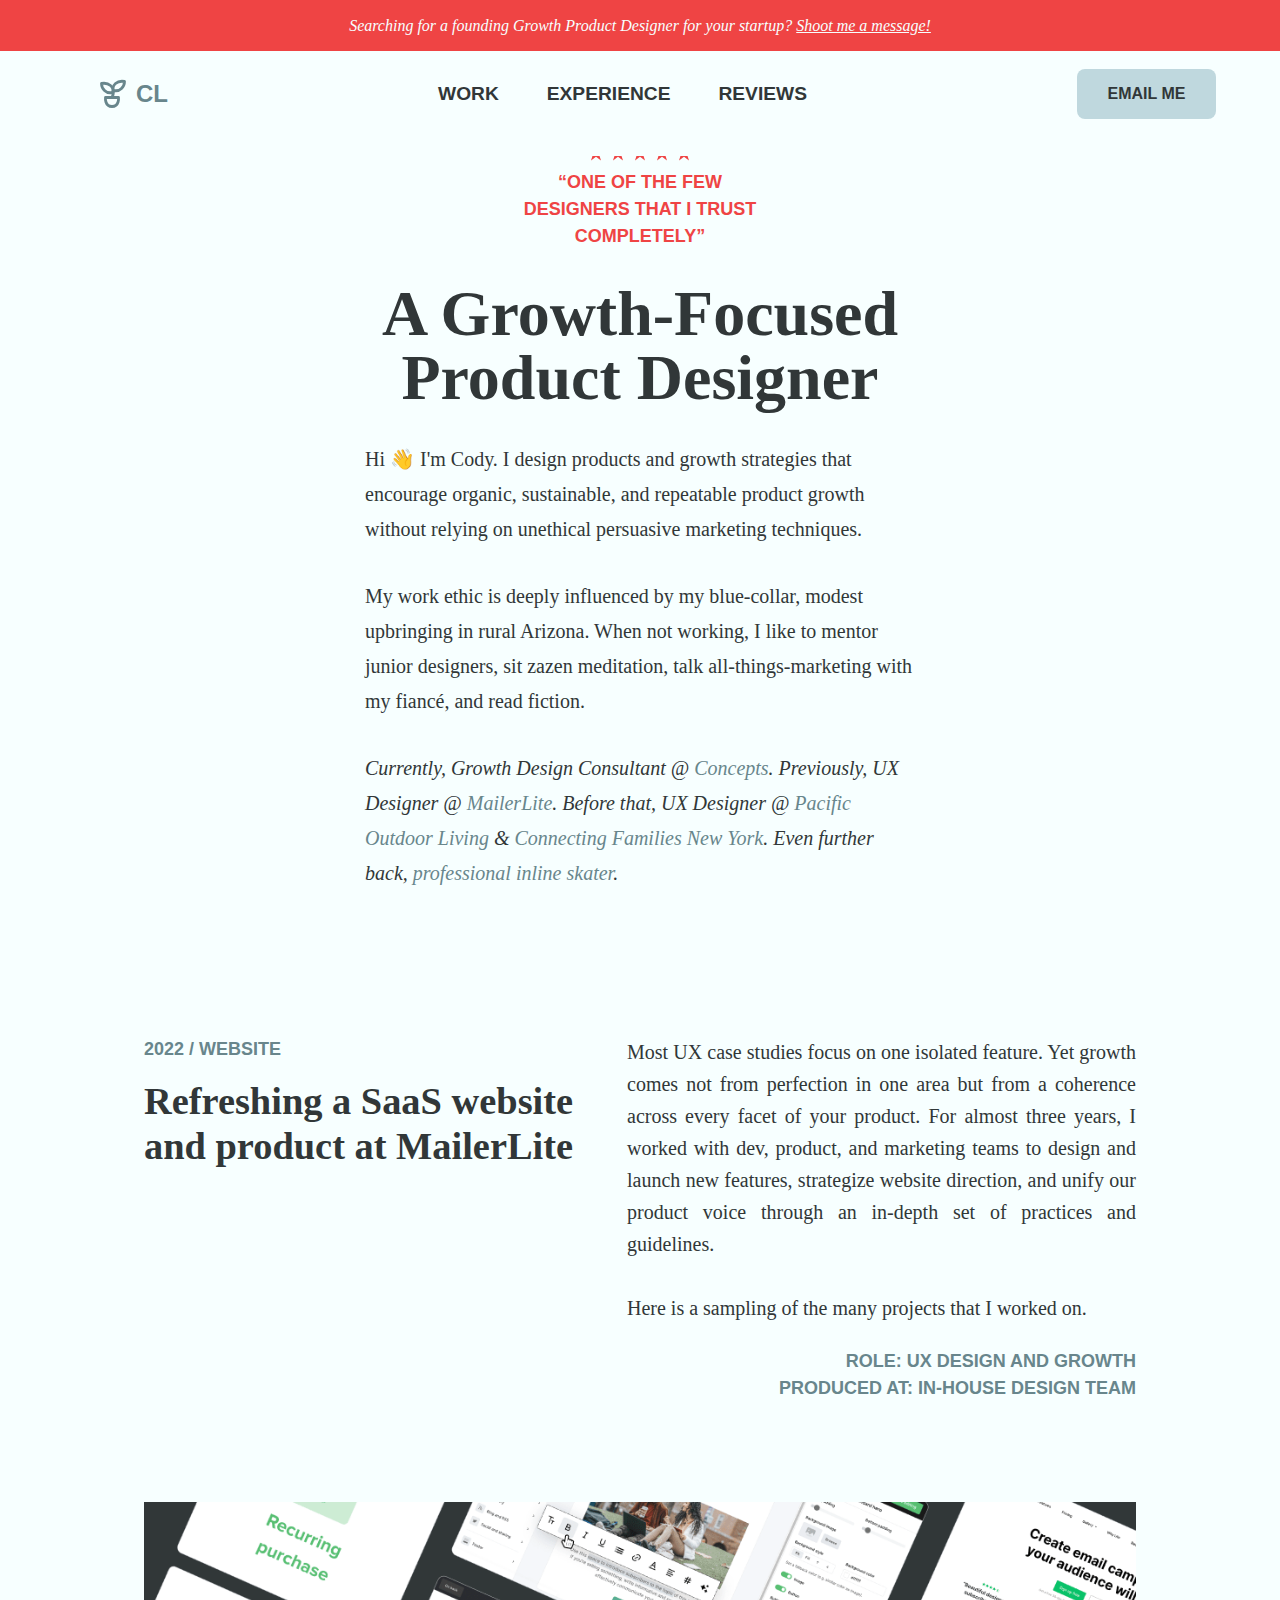
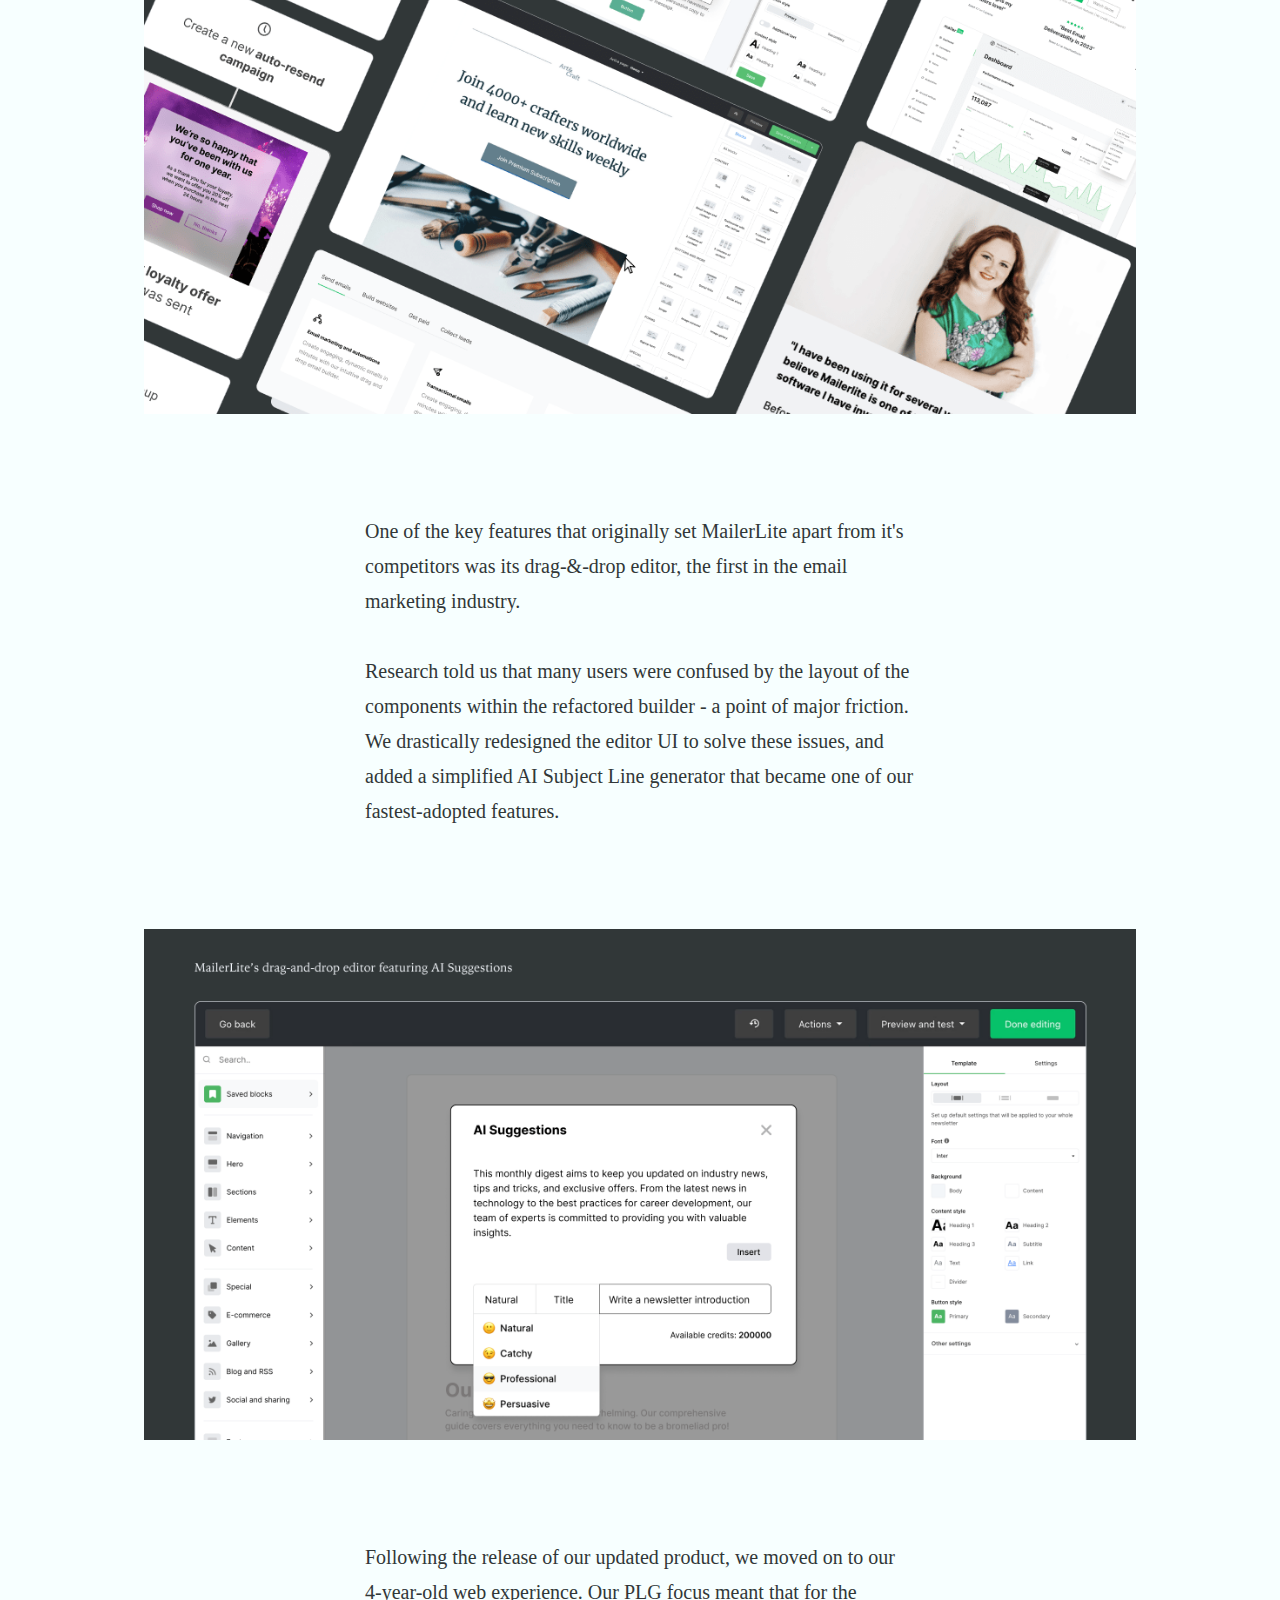
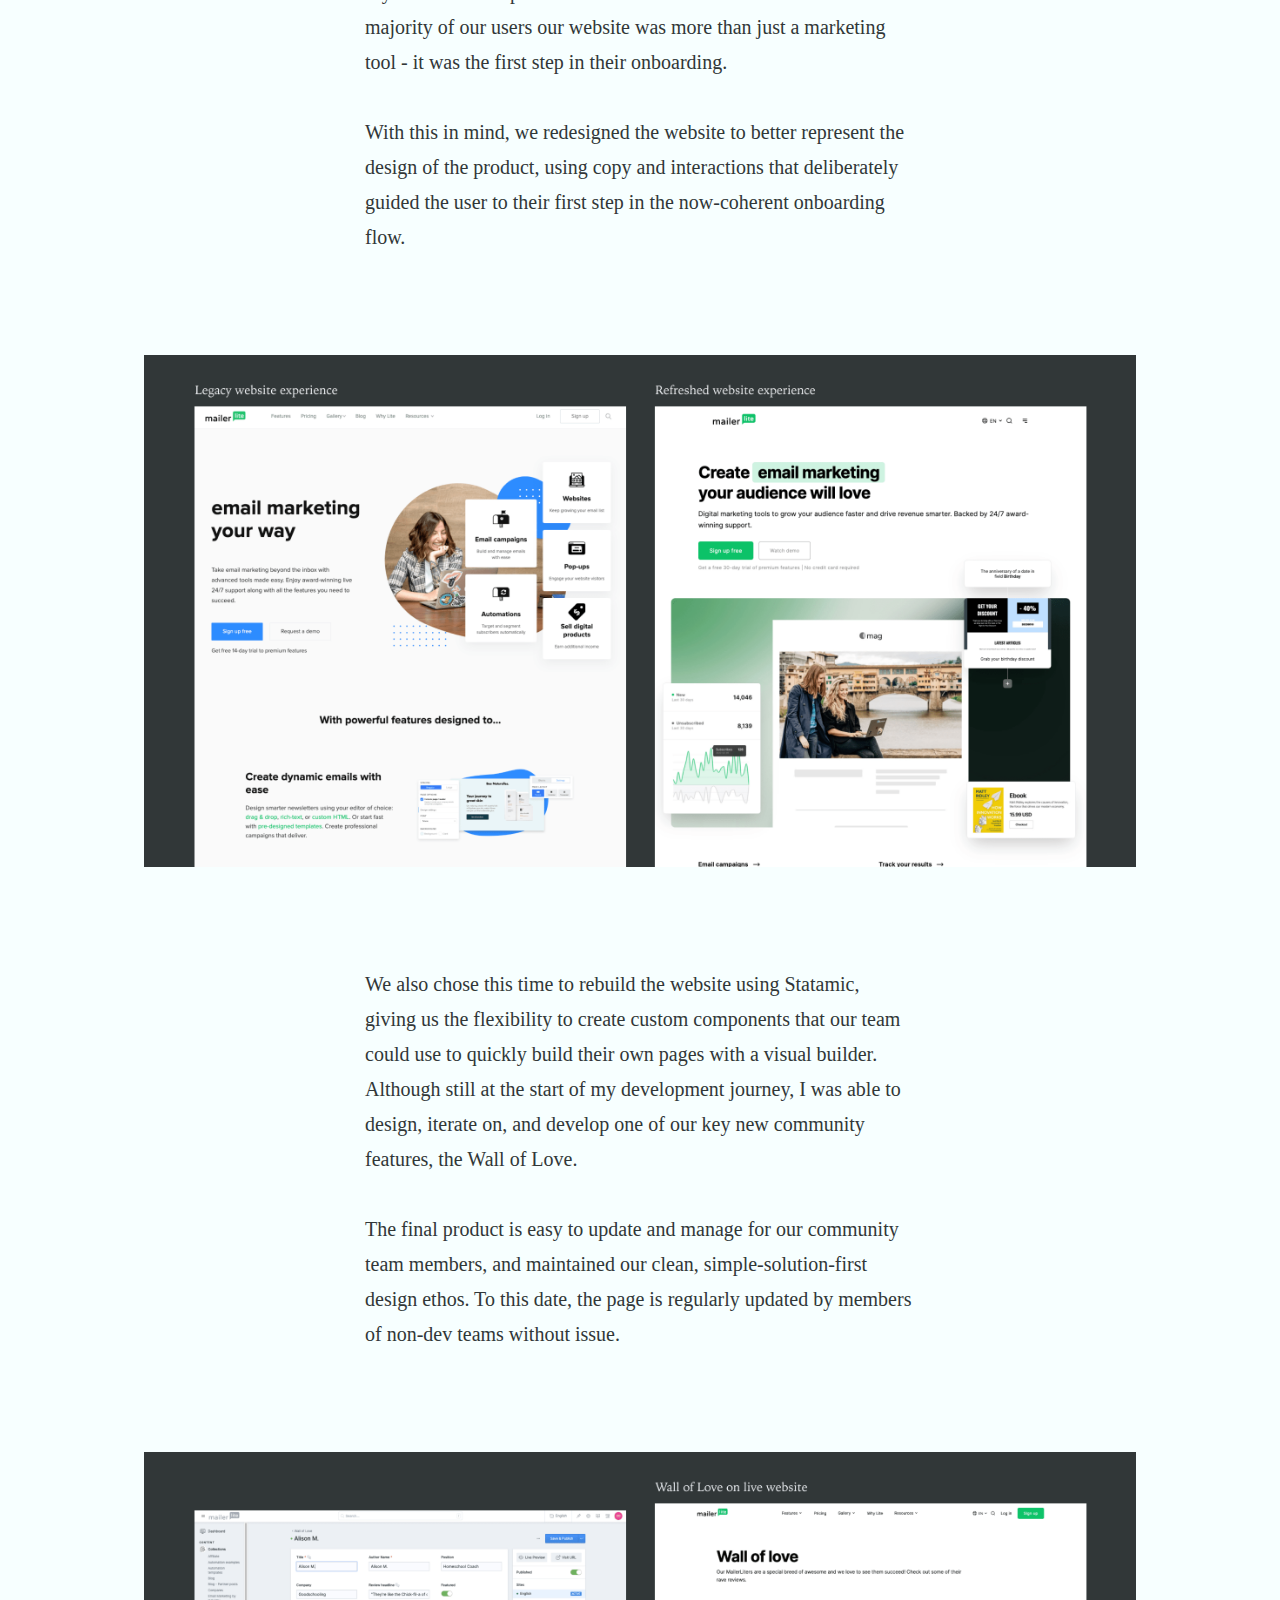
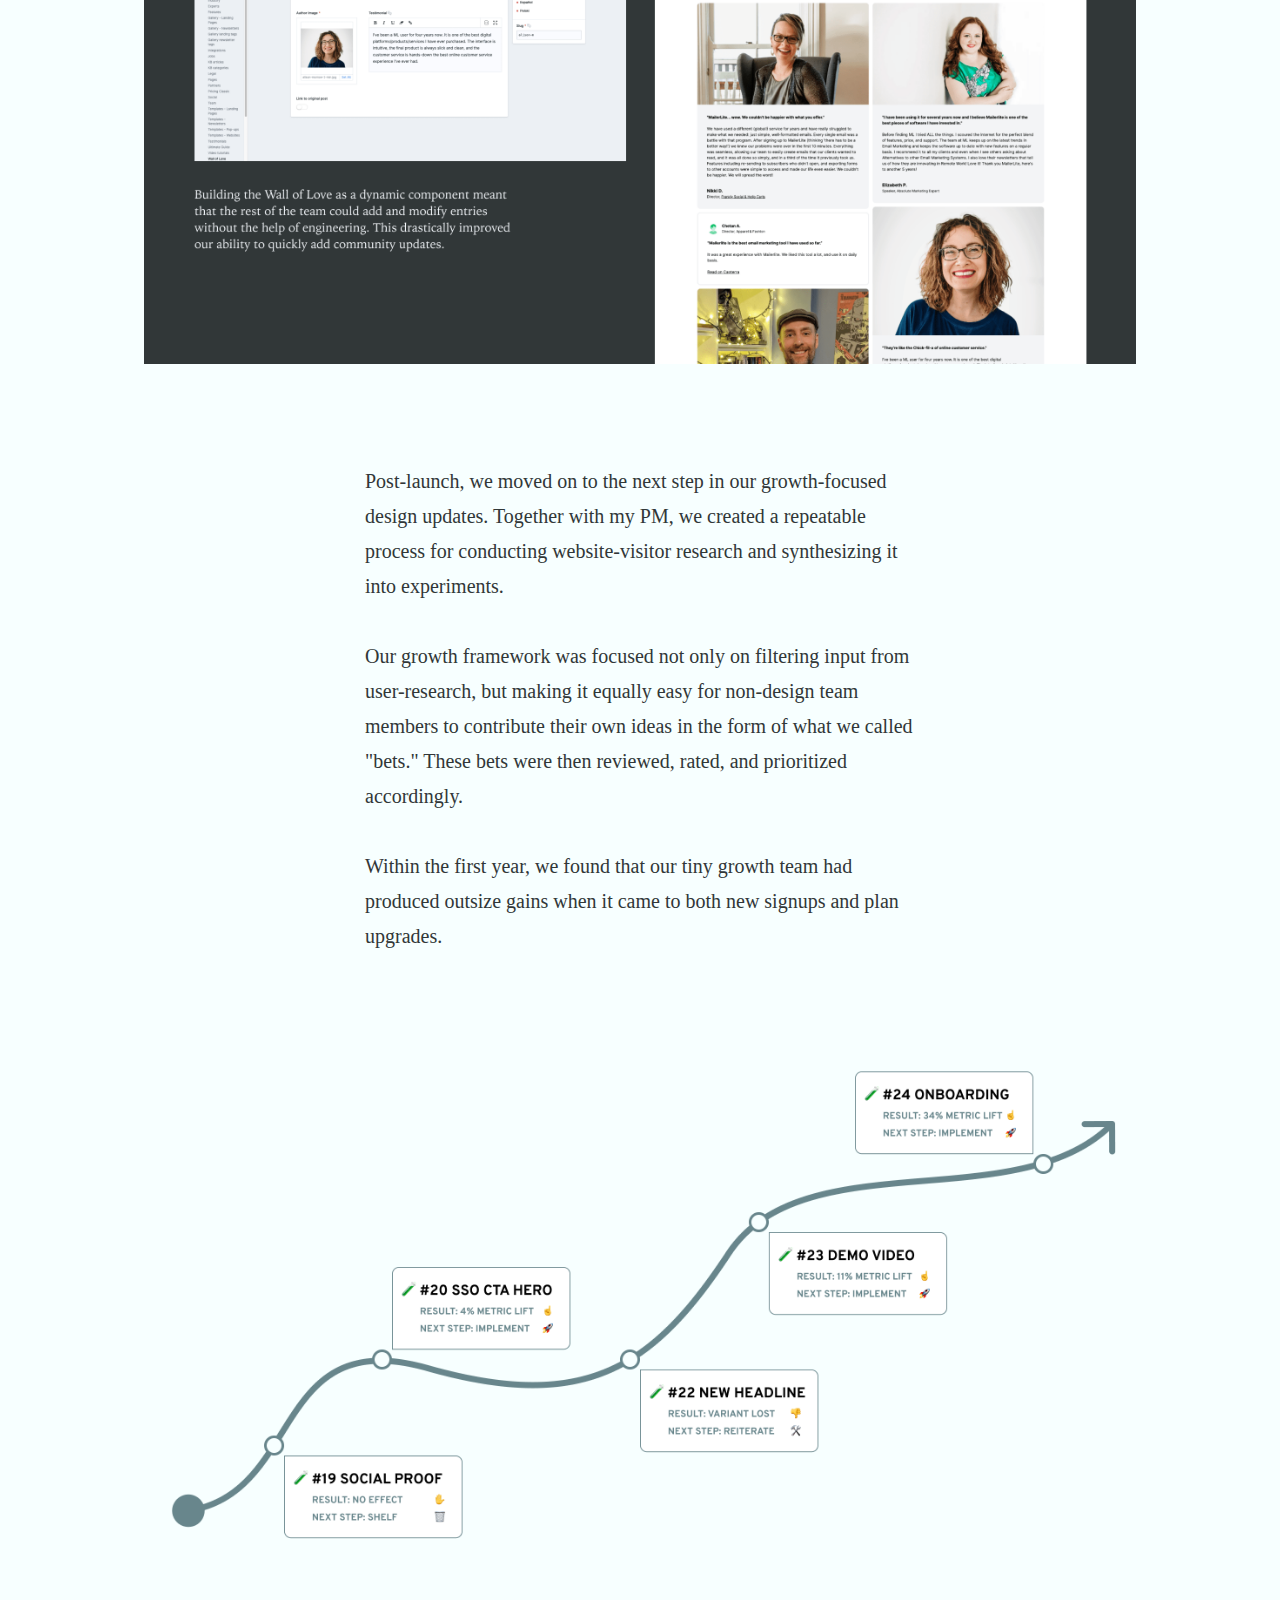
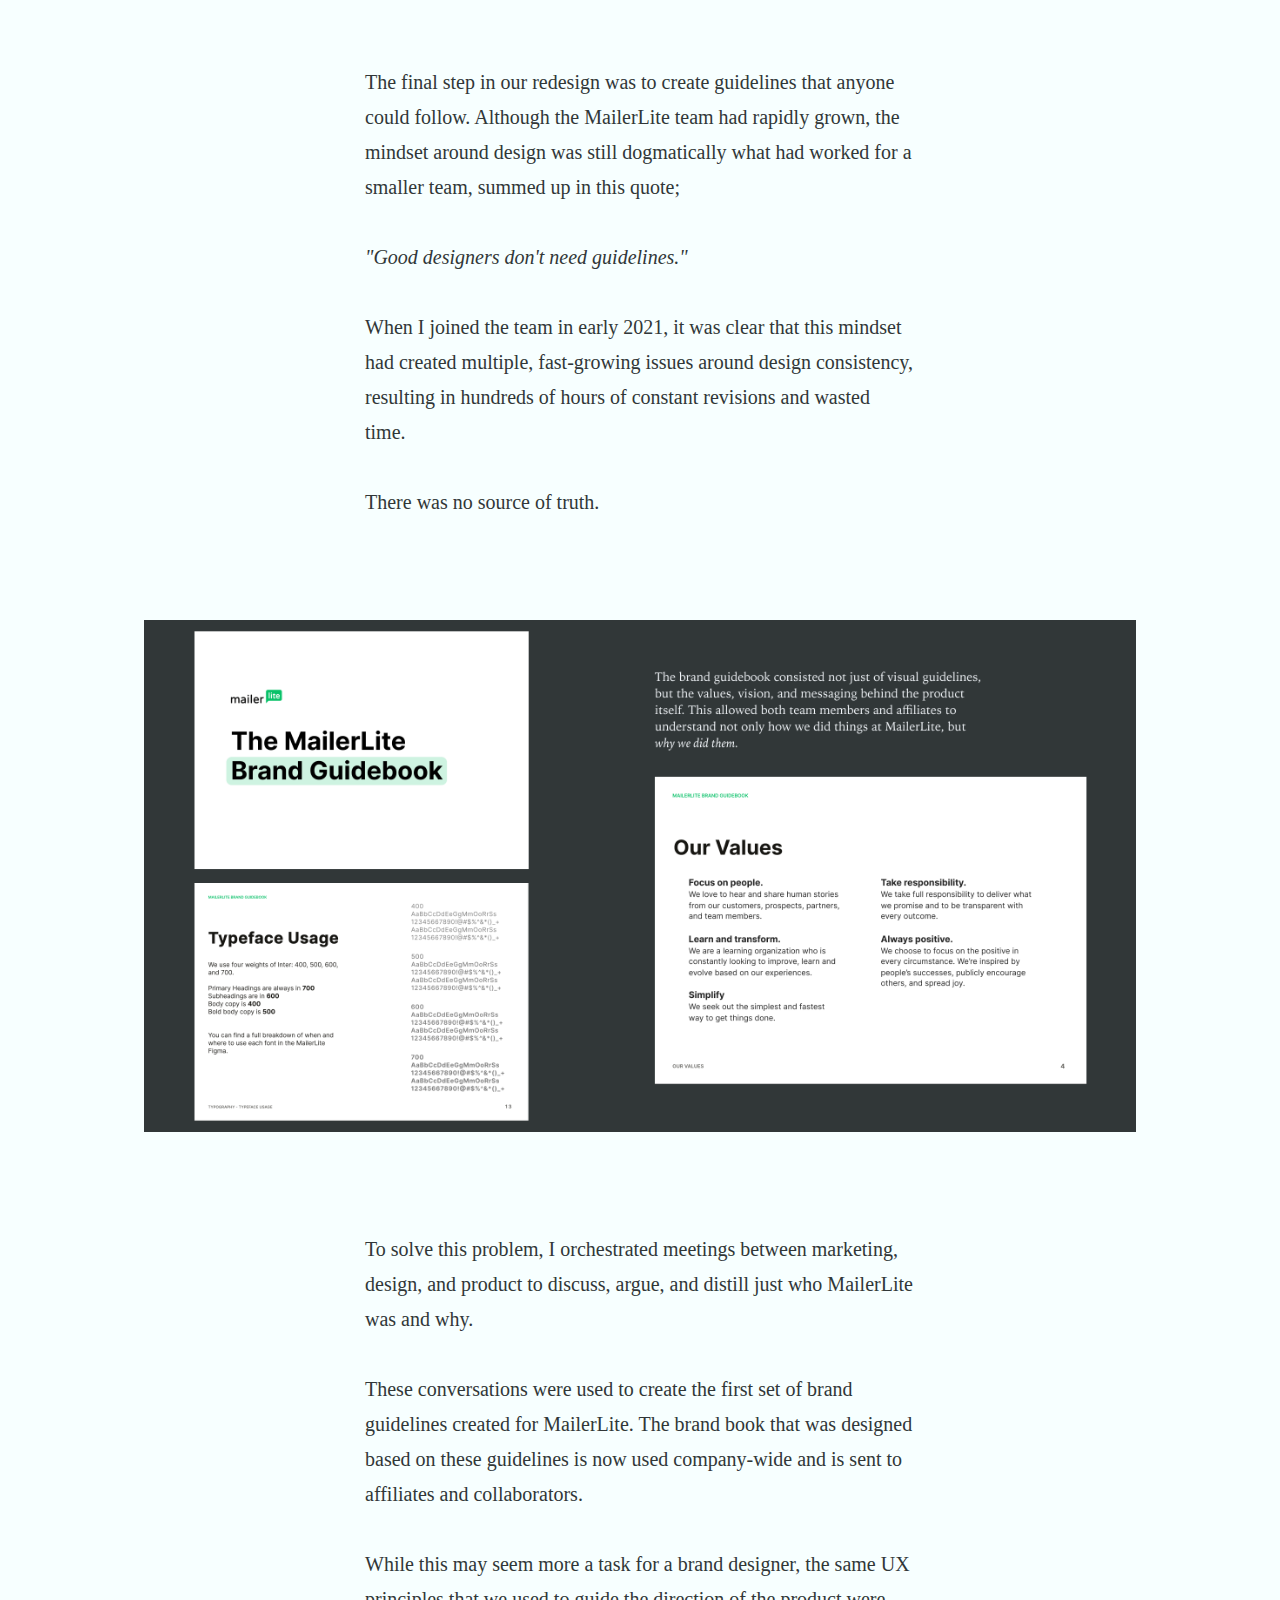
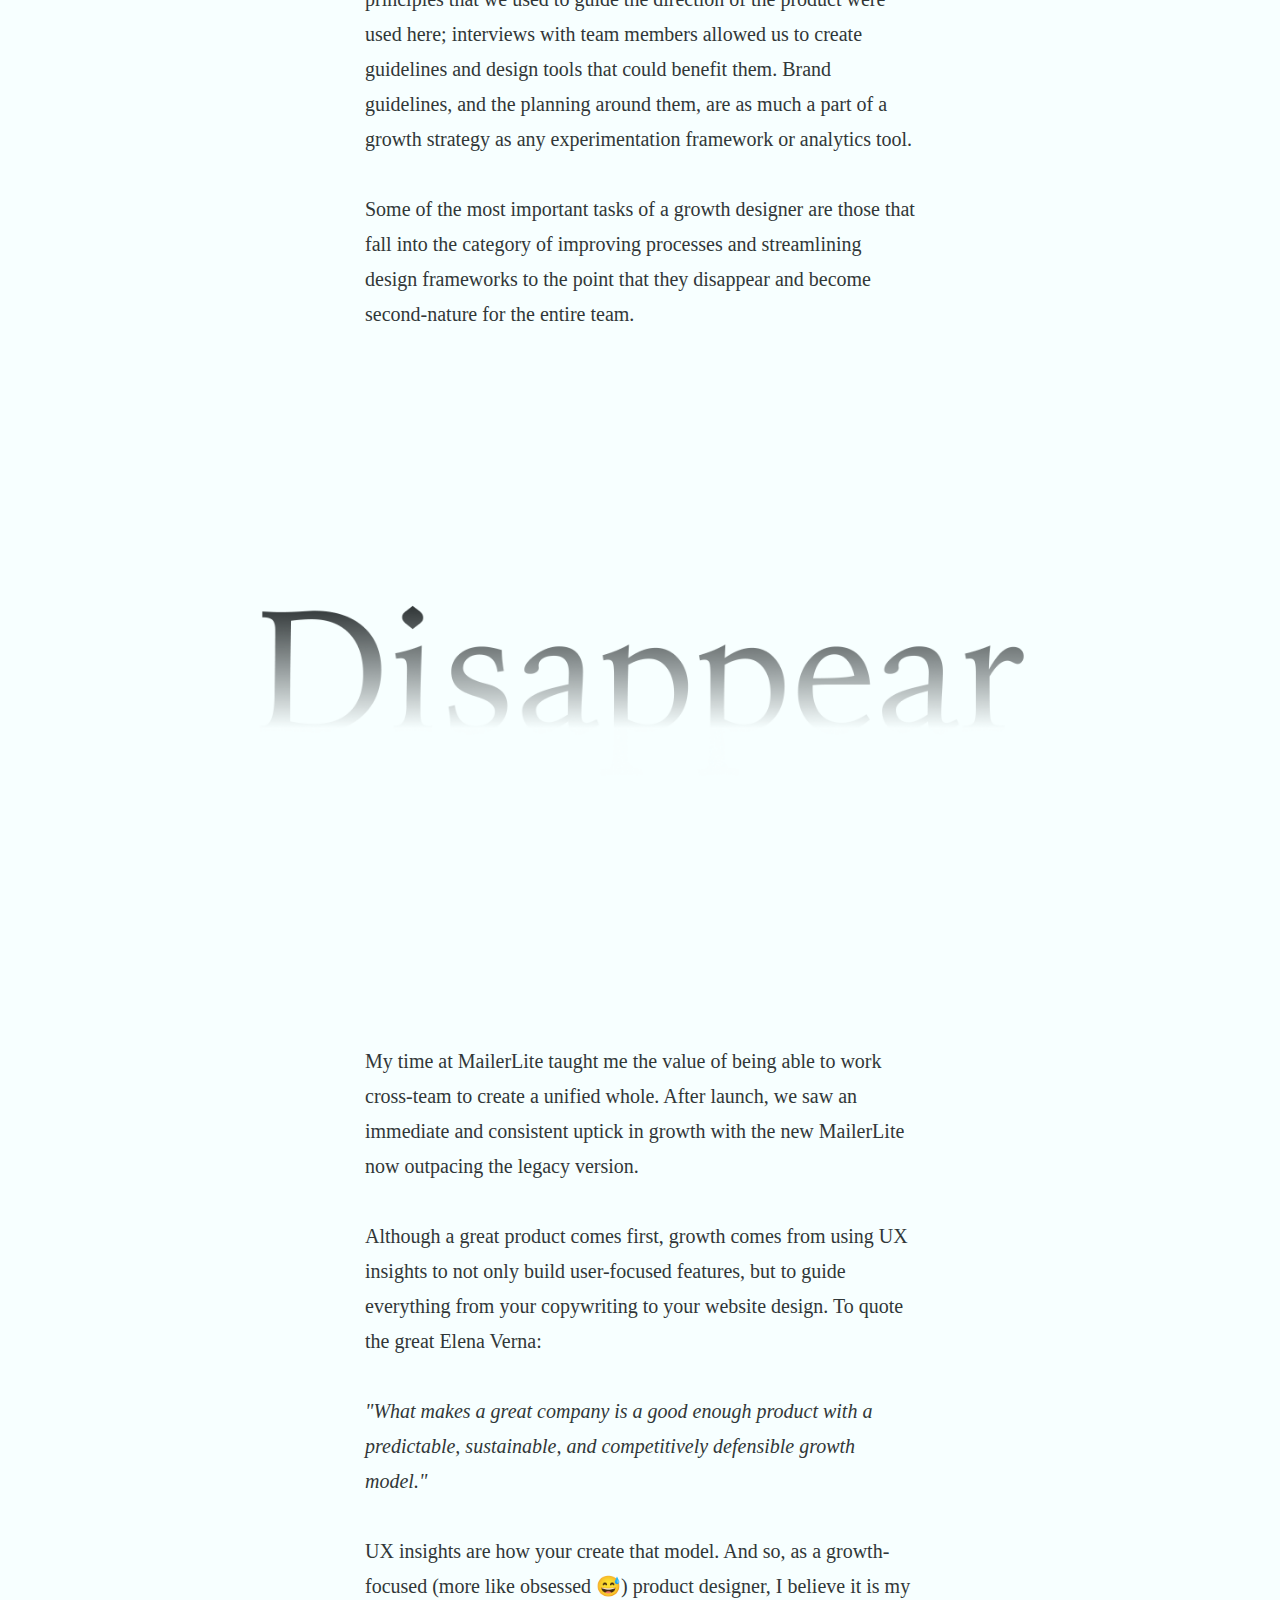
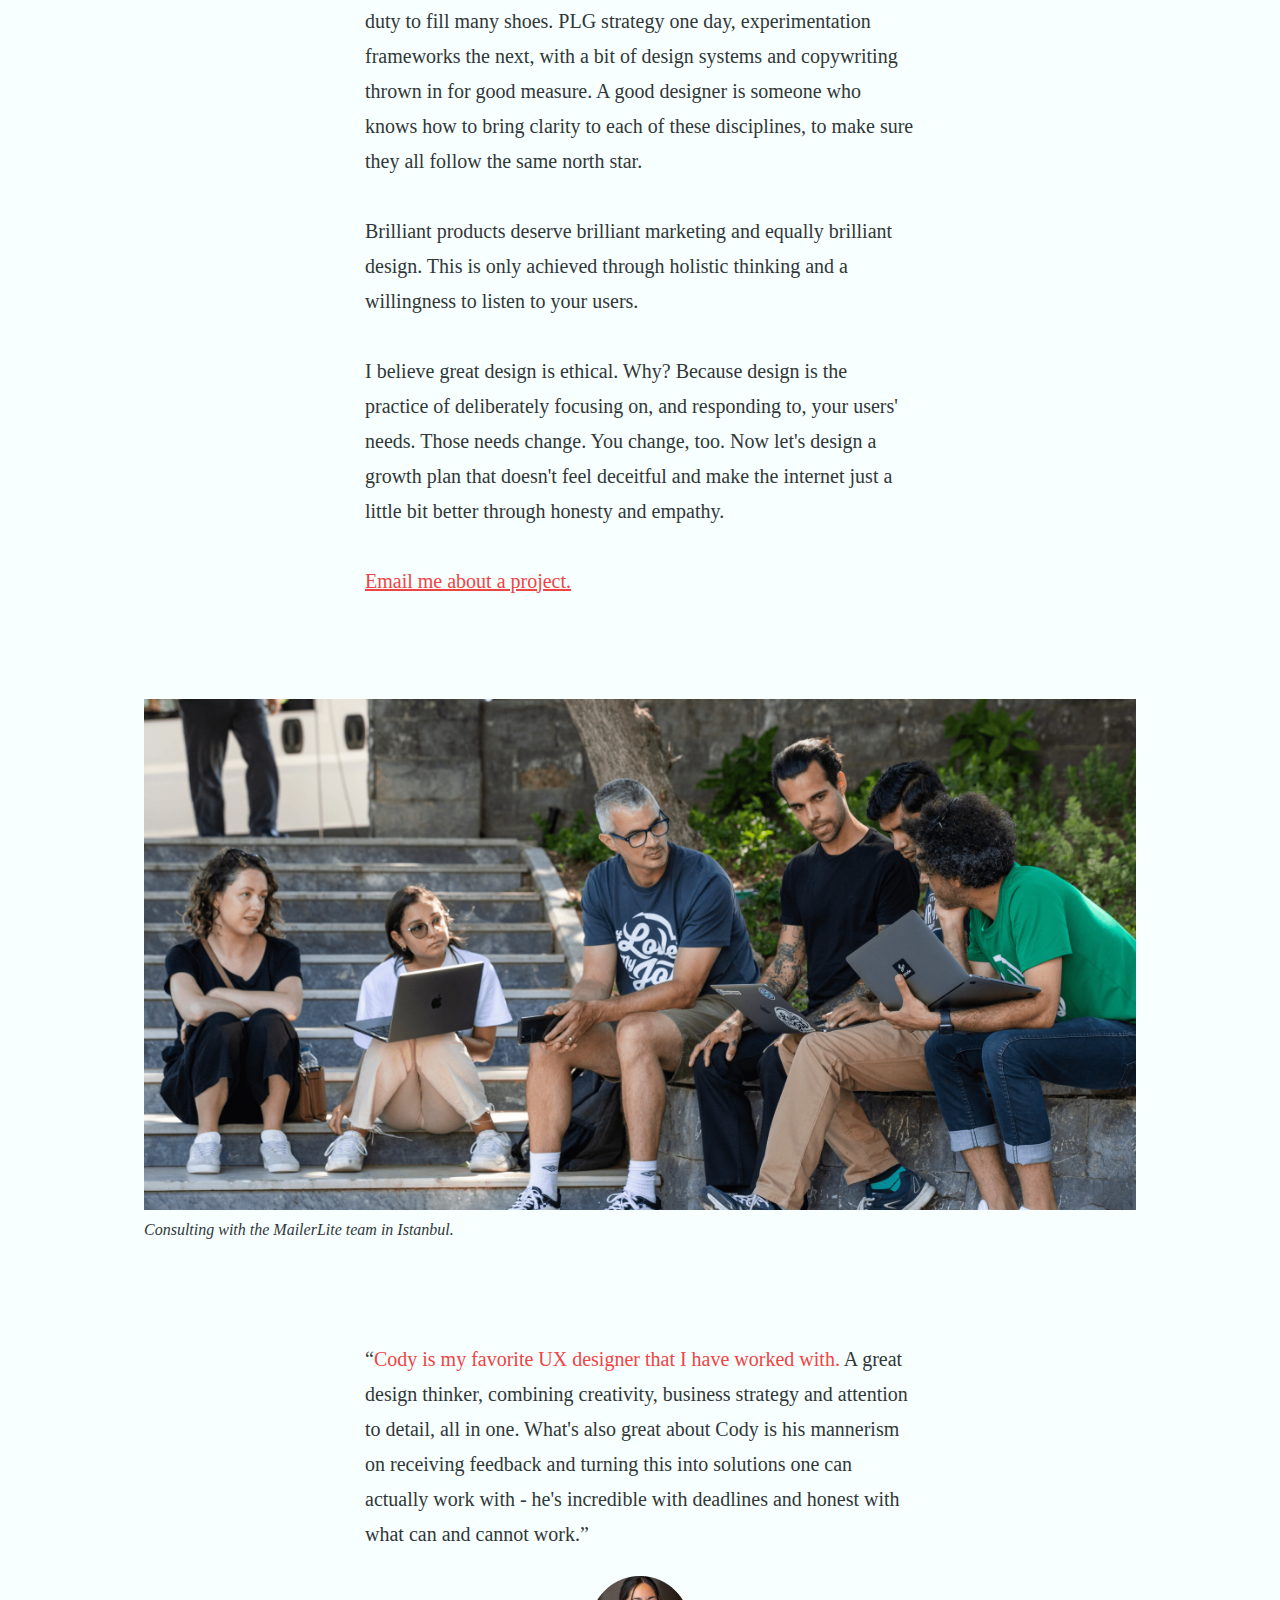
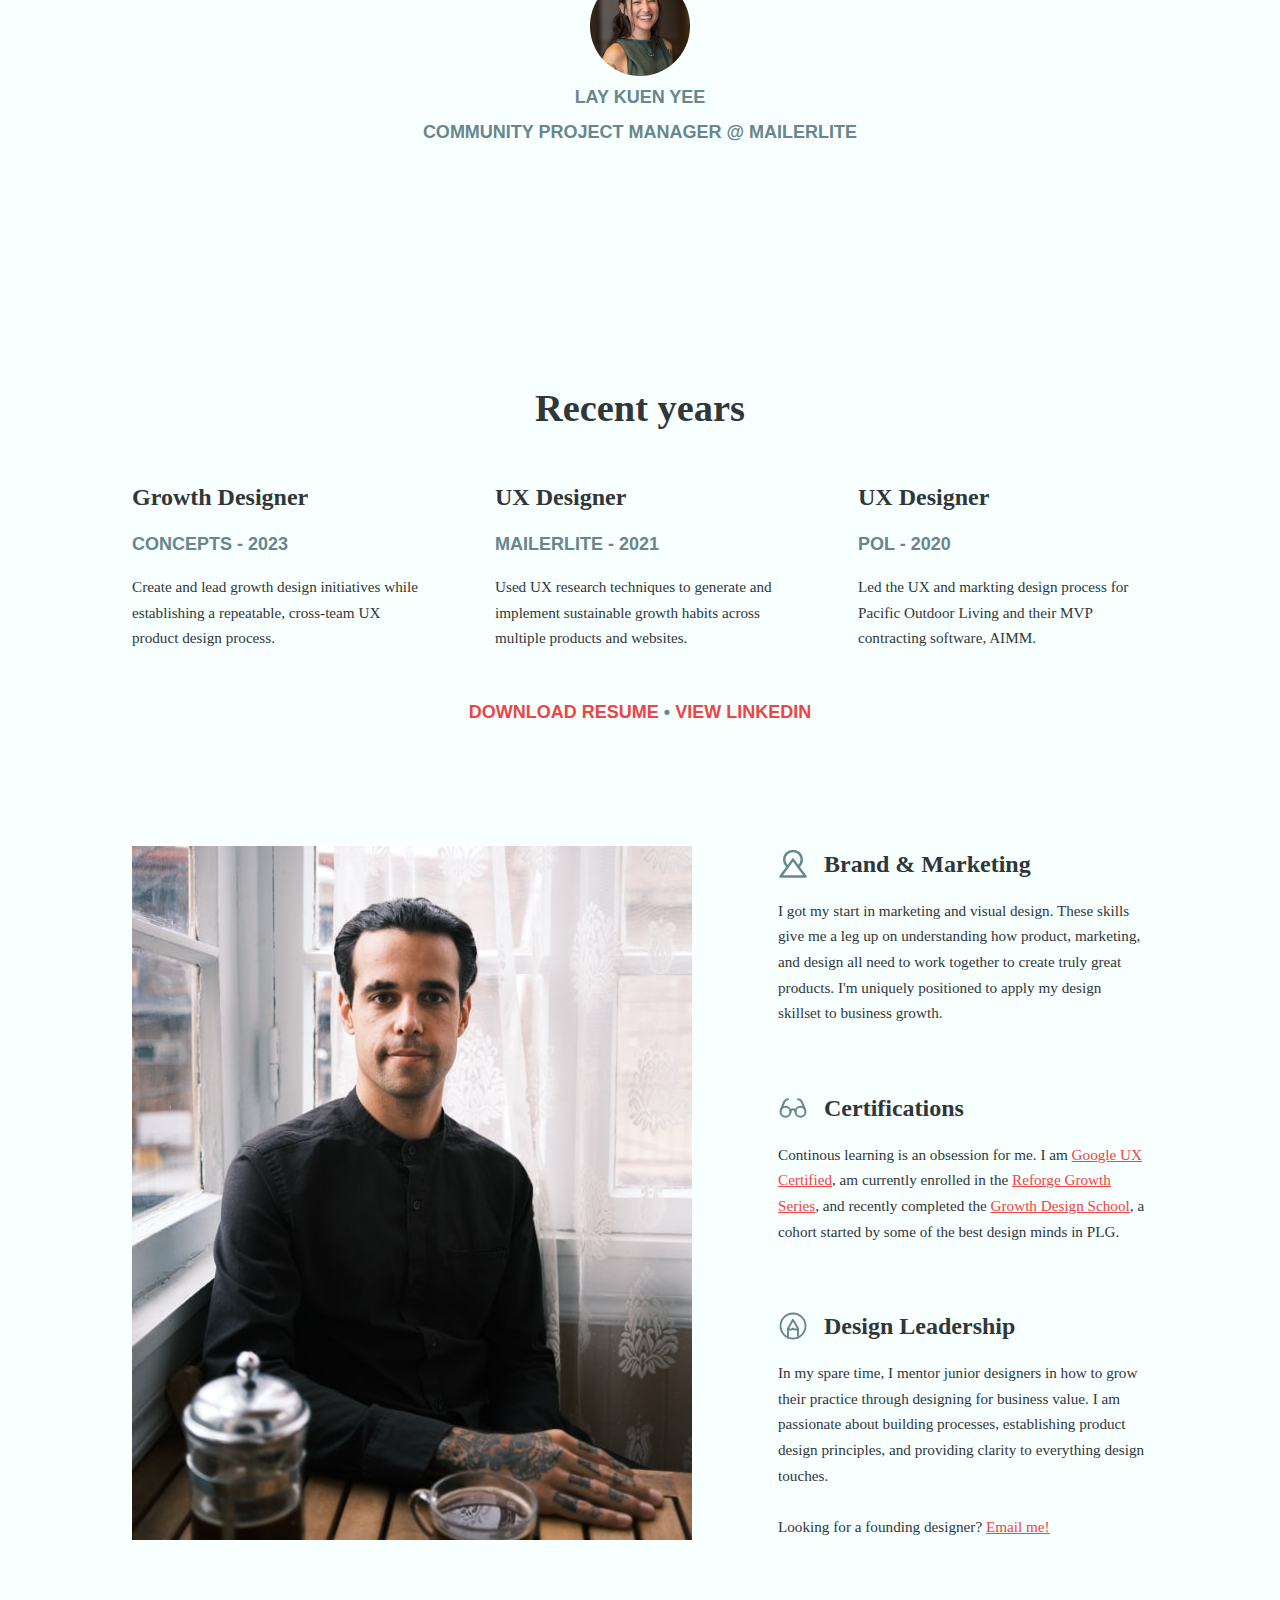
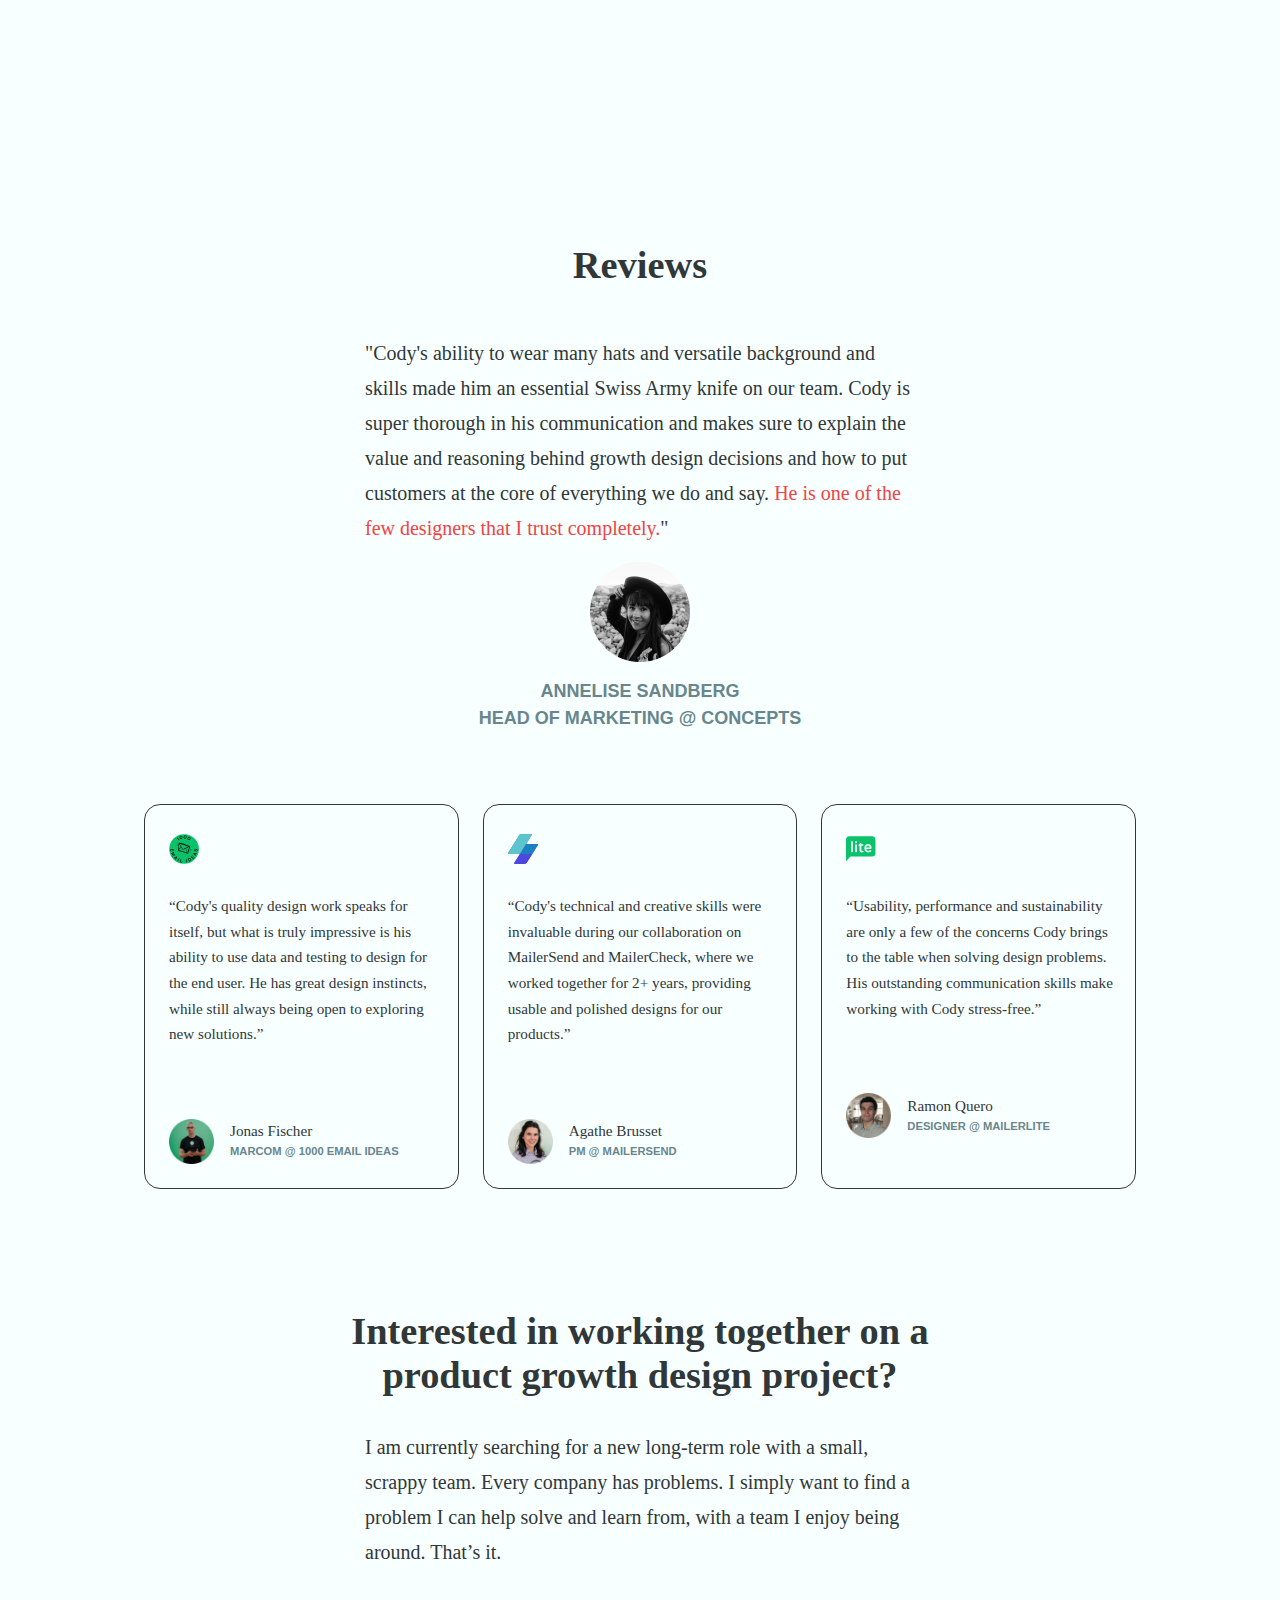
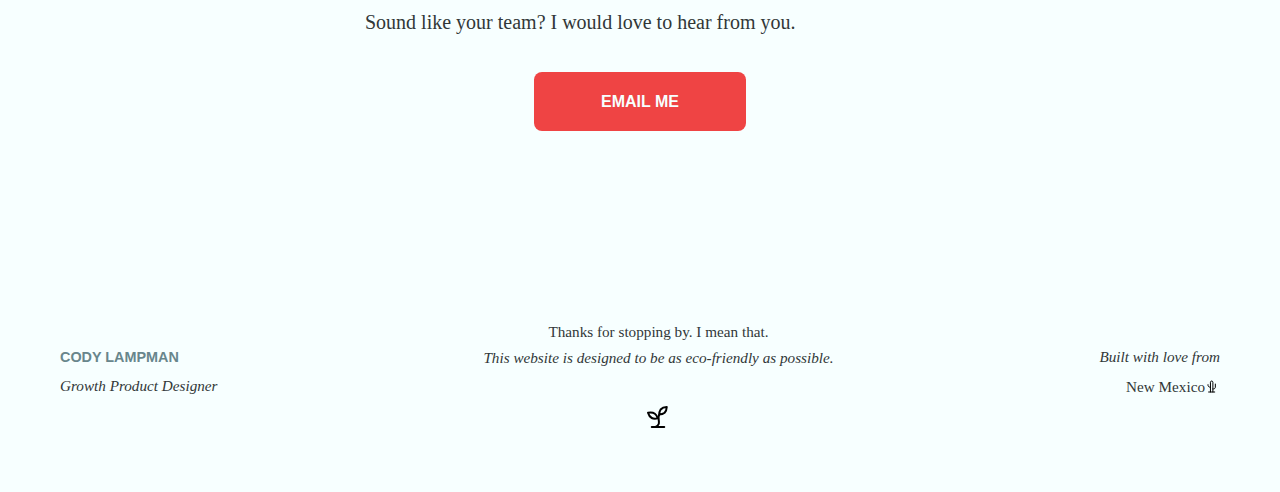
==== commit cac54882: "Upddate CTA copy" ====
--- a/index.html
+++ b/index.html
@@ -248,8 +248,9 @@
 
     <section id="cta">
         <div class="text">
-            <h2>Interested in working together on a product, UX, or growth design project?</h2>
-            <p>I am currently searching for a new long-term role with a small, scrappy startup team. I am especially interested in teams in need of a founding designer to encourage the development of design processes, systems, and product principles with ethical and humane growth at their core. <br><br>Sound like your team? I would love to hear from you. </p>
+            <h2>Interested in working together on a product growth design project?</h2>
+            <p>I am currently searching for a new long-term role with a small, scrappy team. Every company has problems. I simply want to find a problem I can help solve and learn from, with a team I enjoy being around. That’s it.
+                <br><br>Sound like your team? I would love to hear from you. </p>
         </div>
         <button class="btn-secondary">
             <a href="mailto:codydavidlampman@gmail.com">Email me</a>
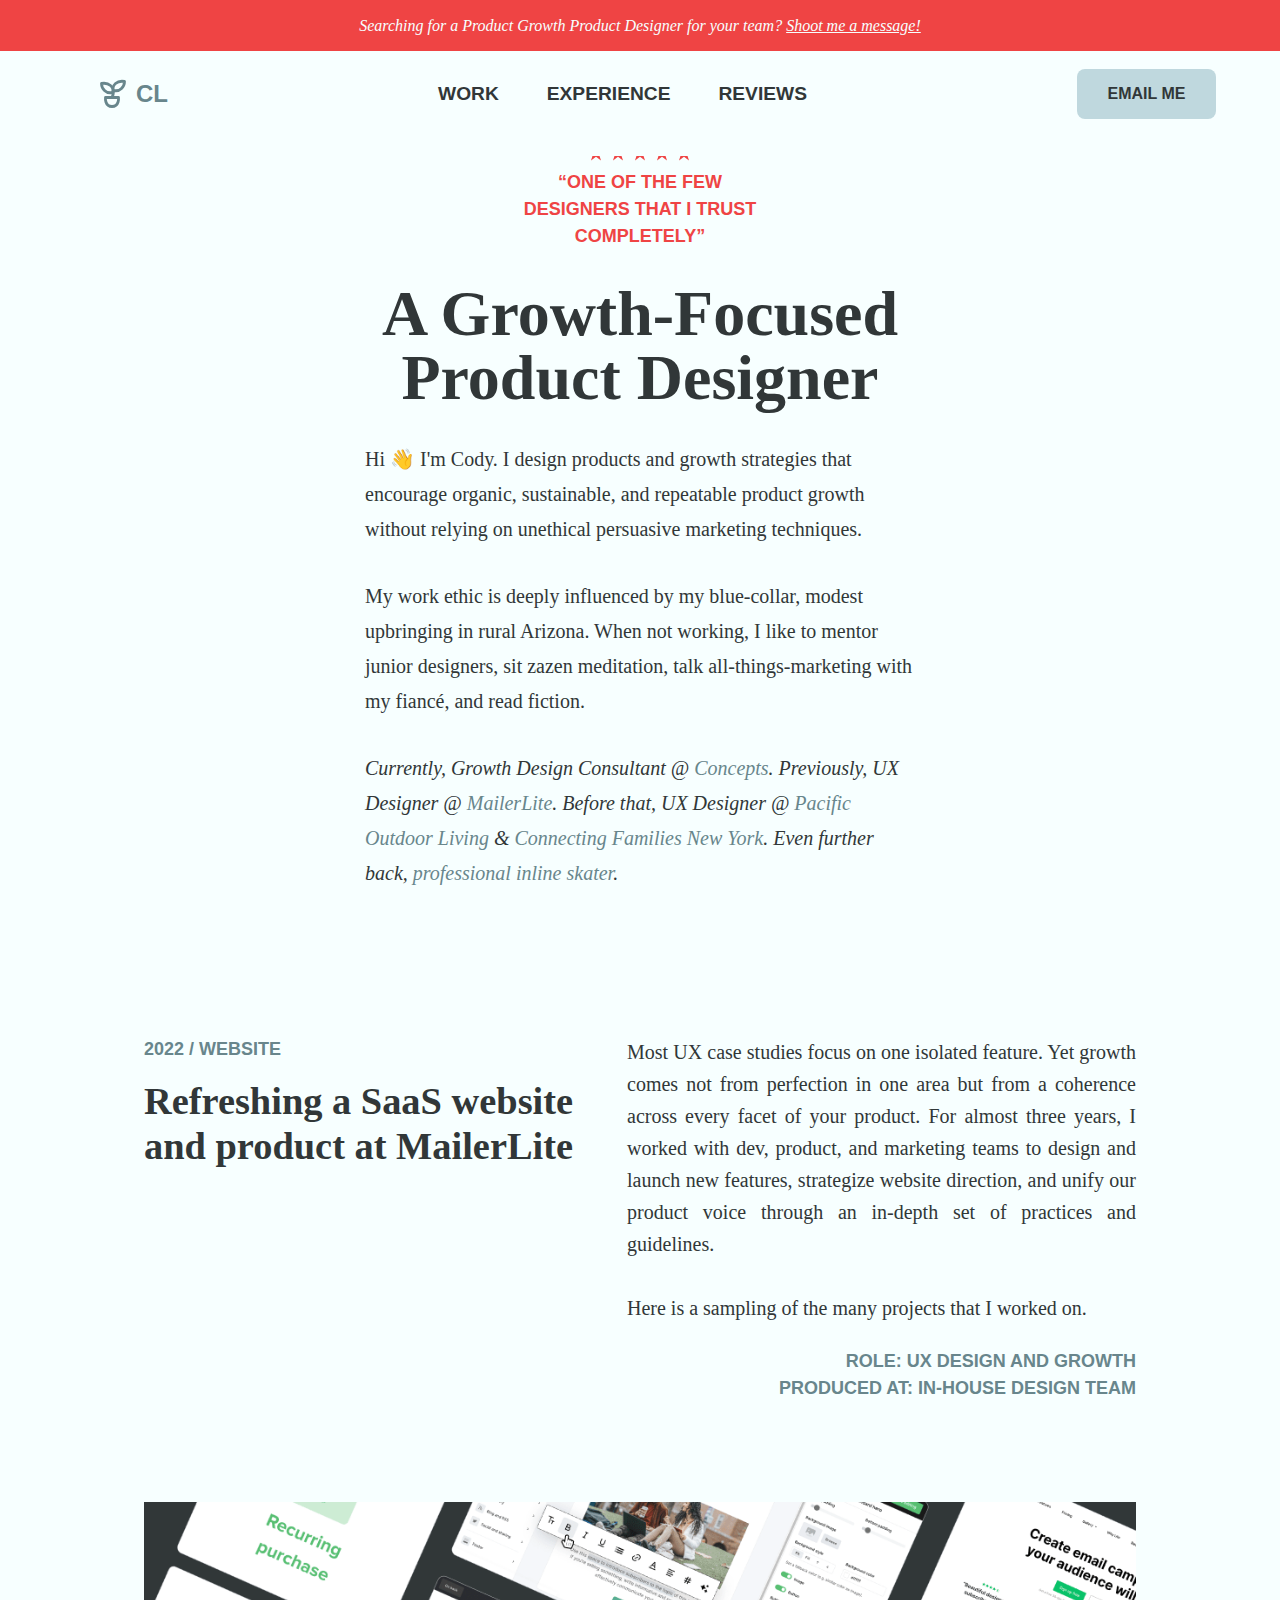
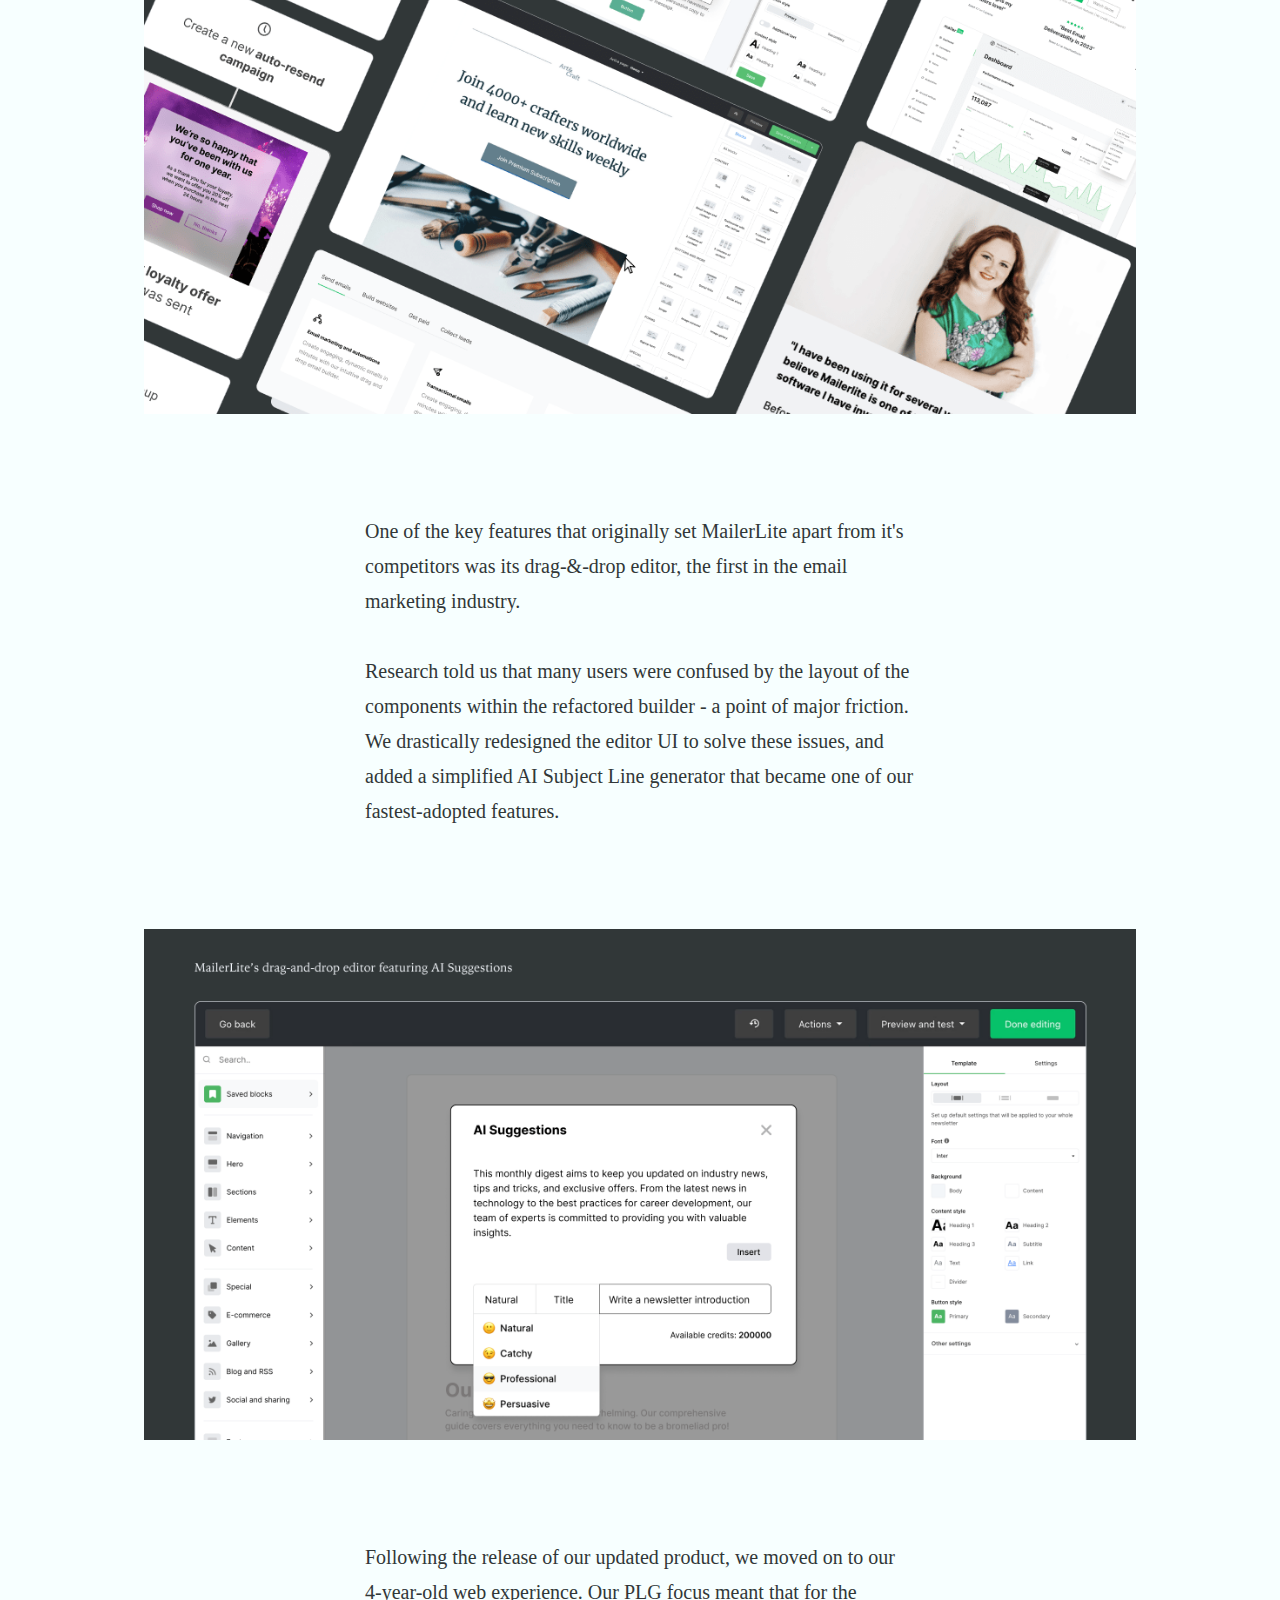
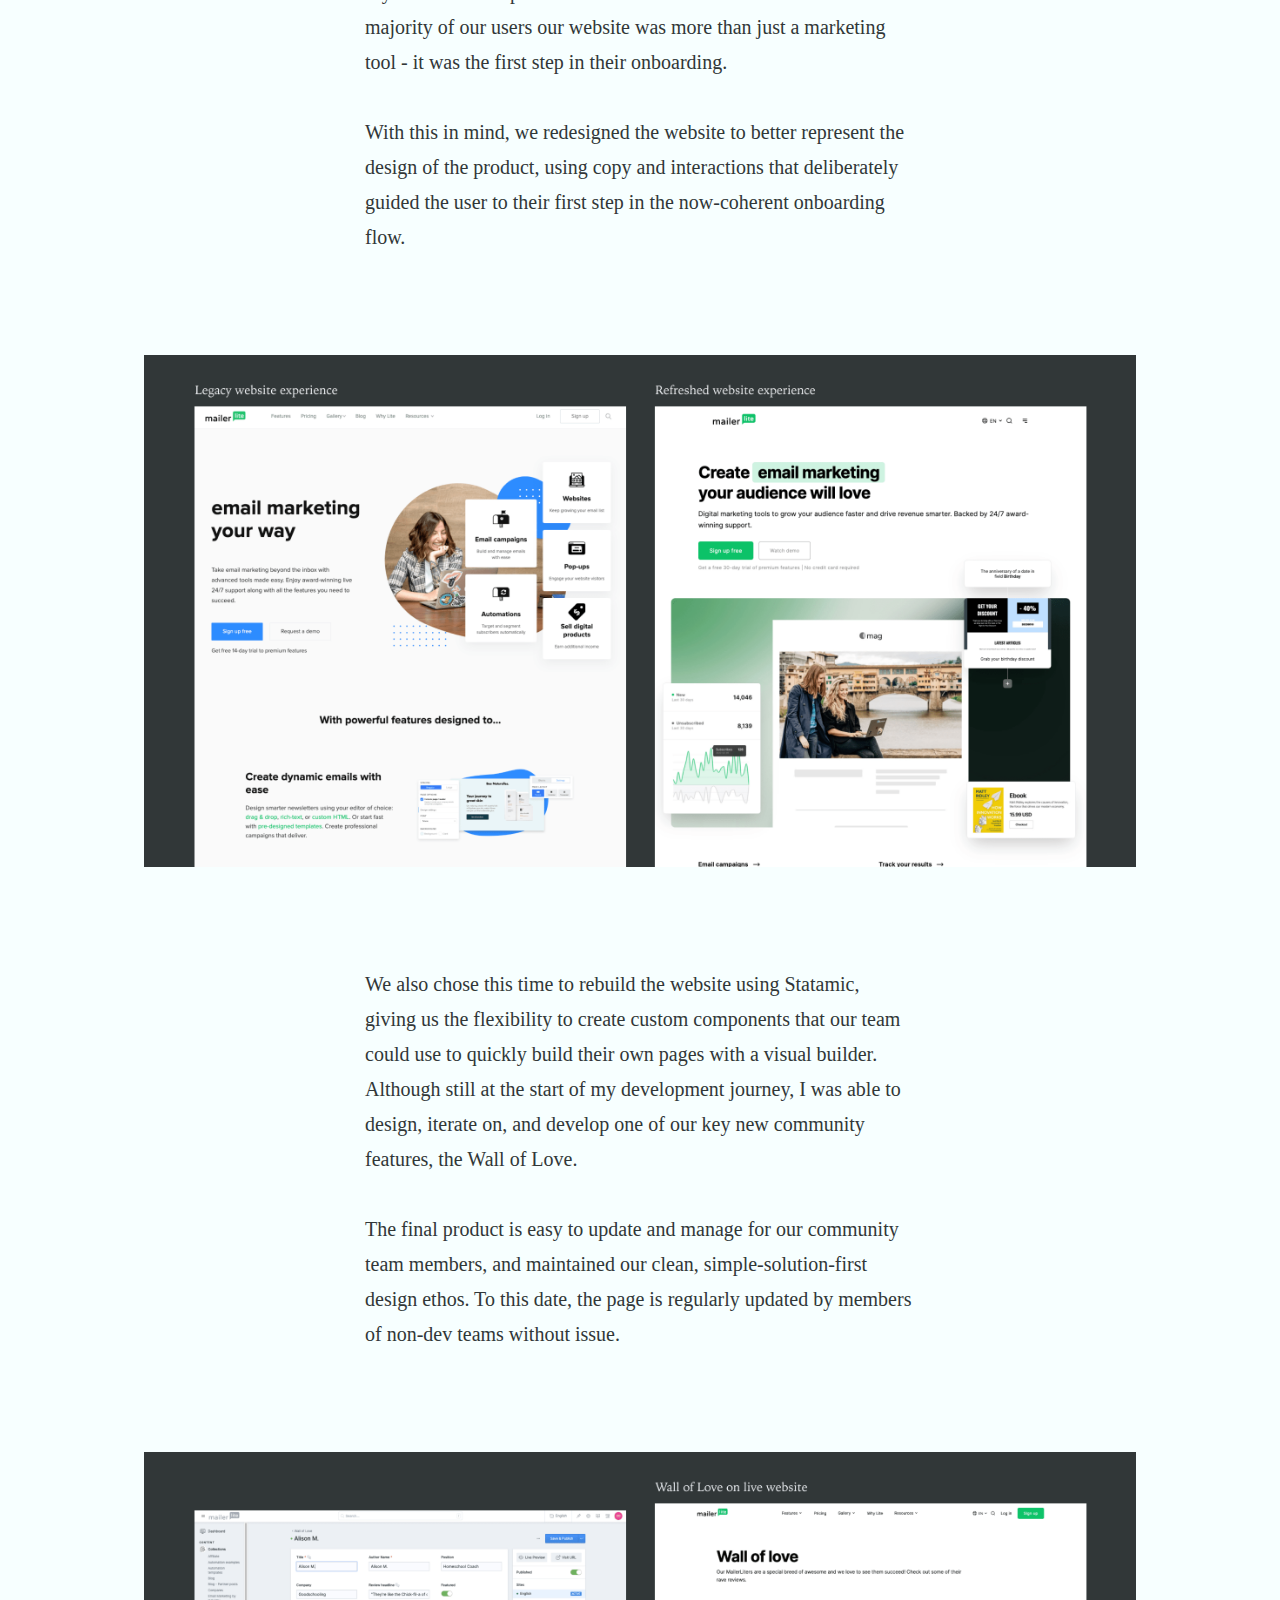
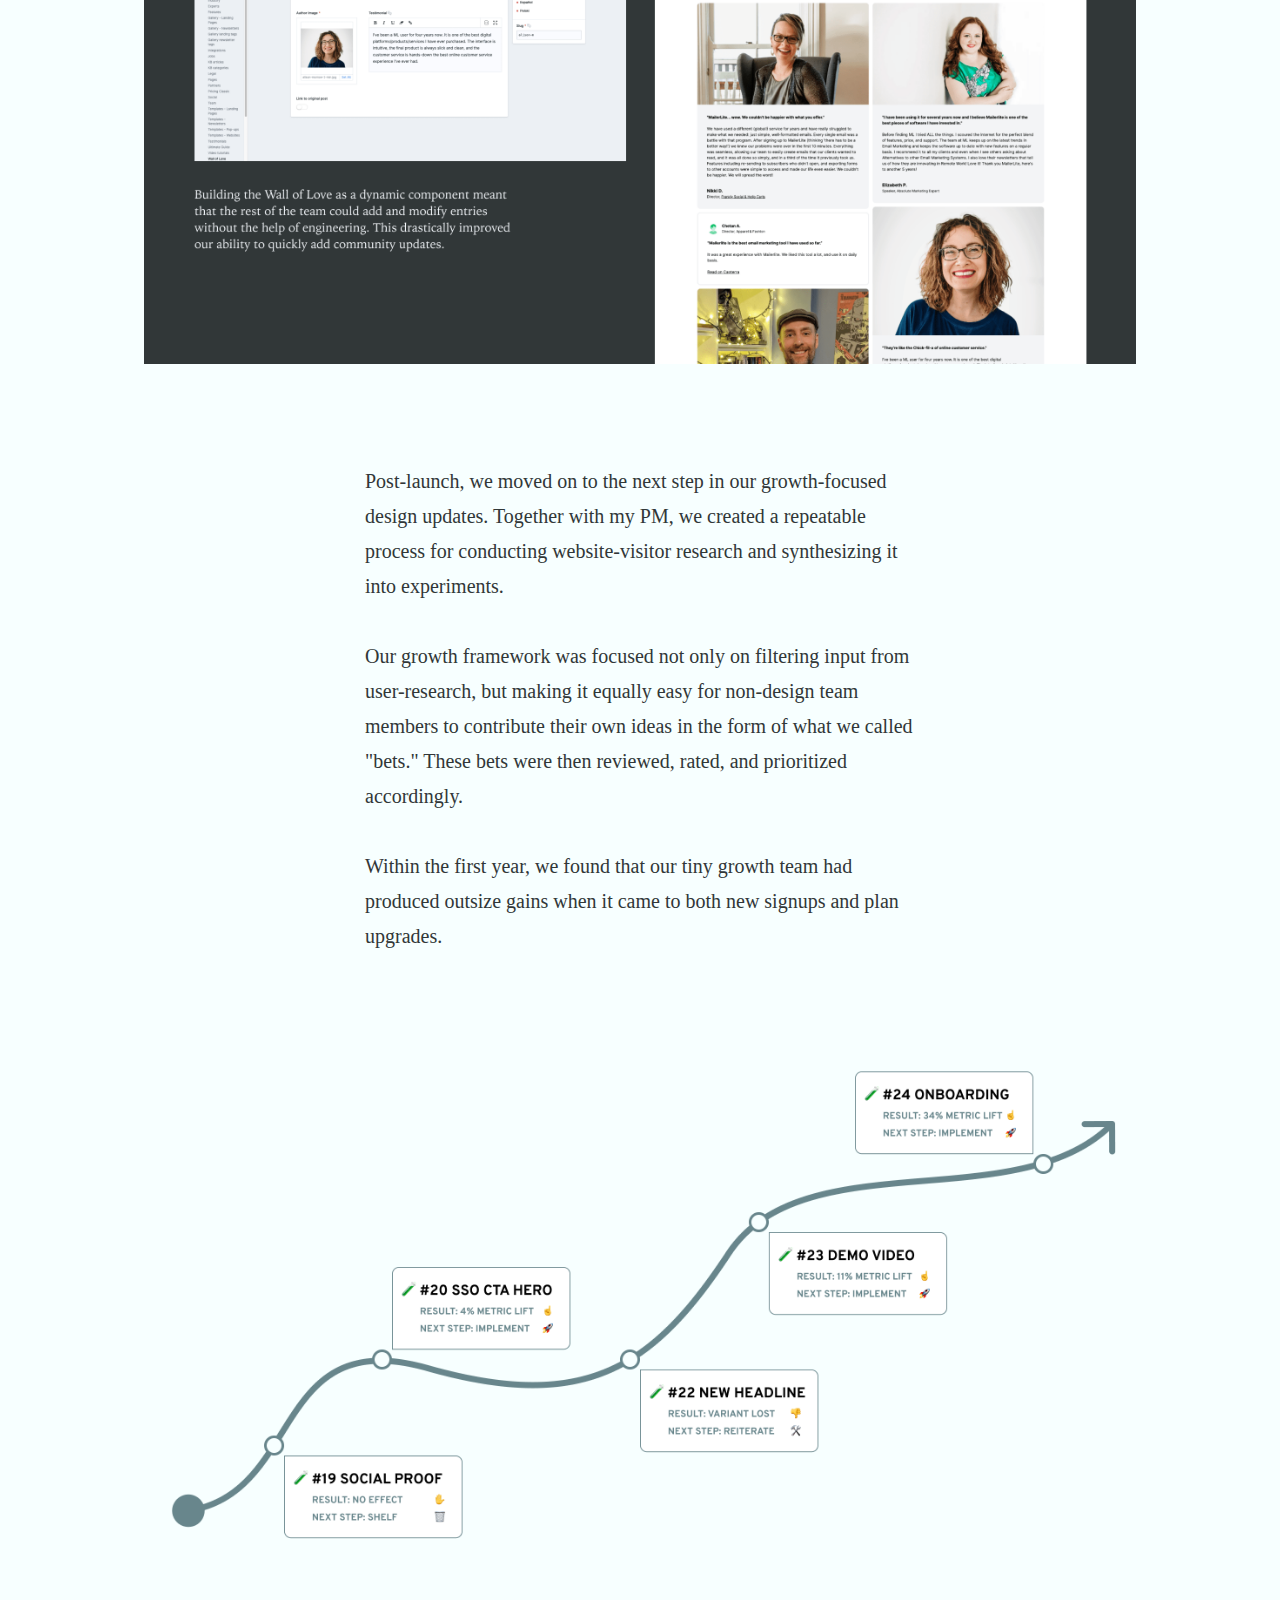
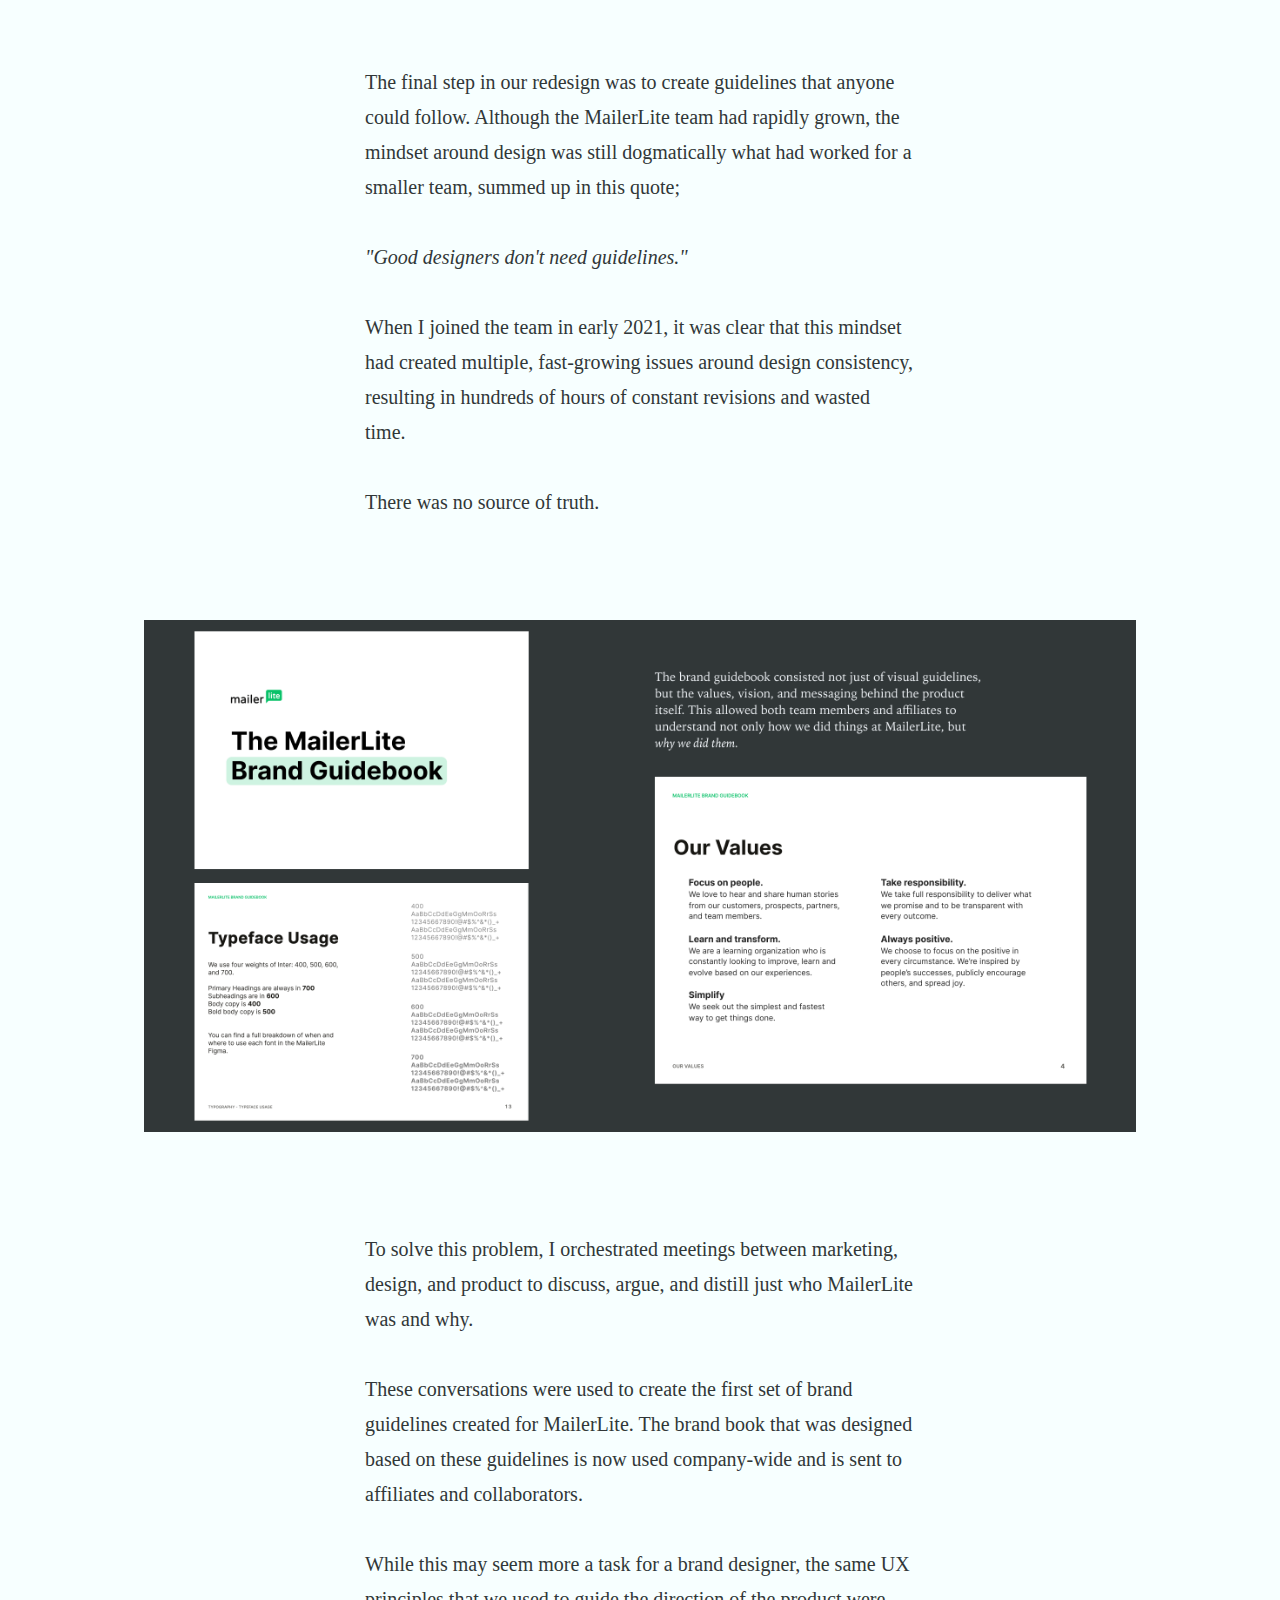
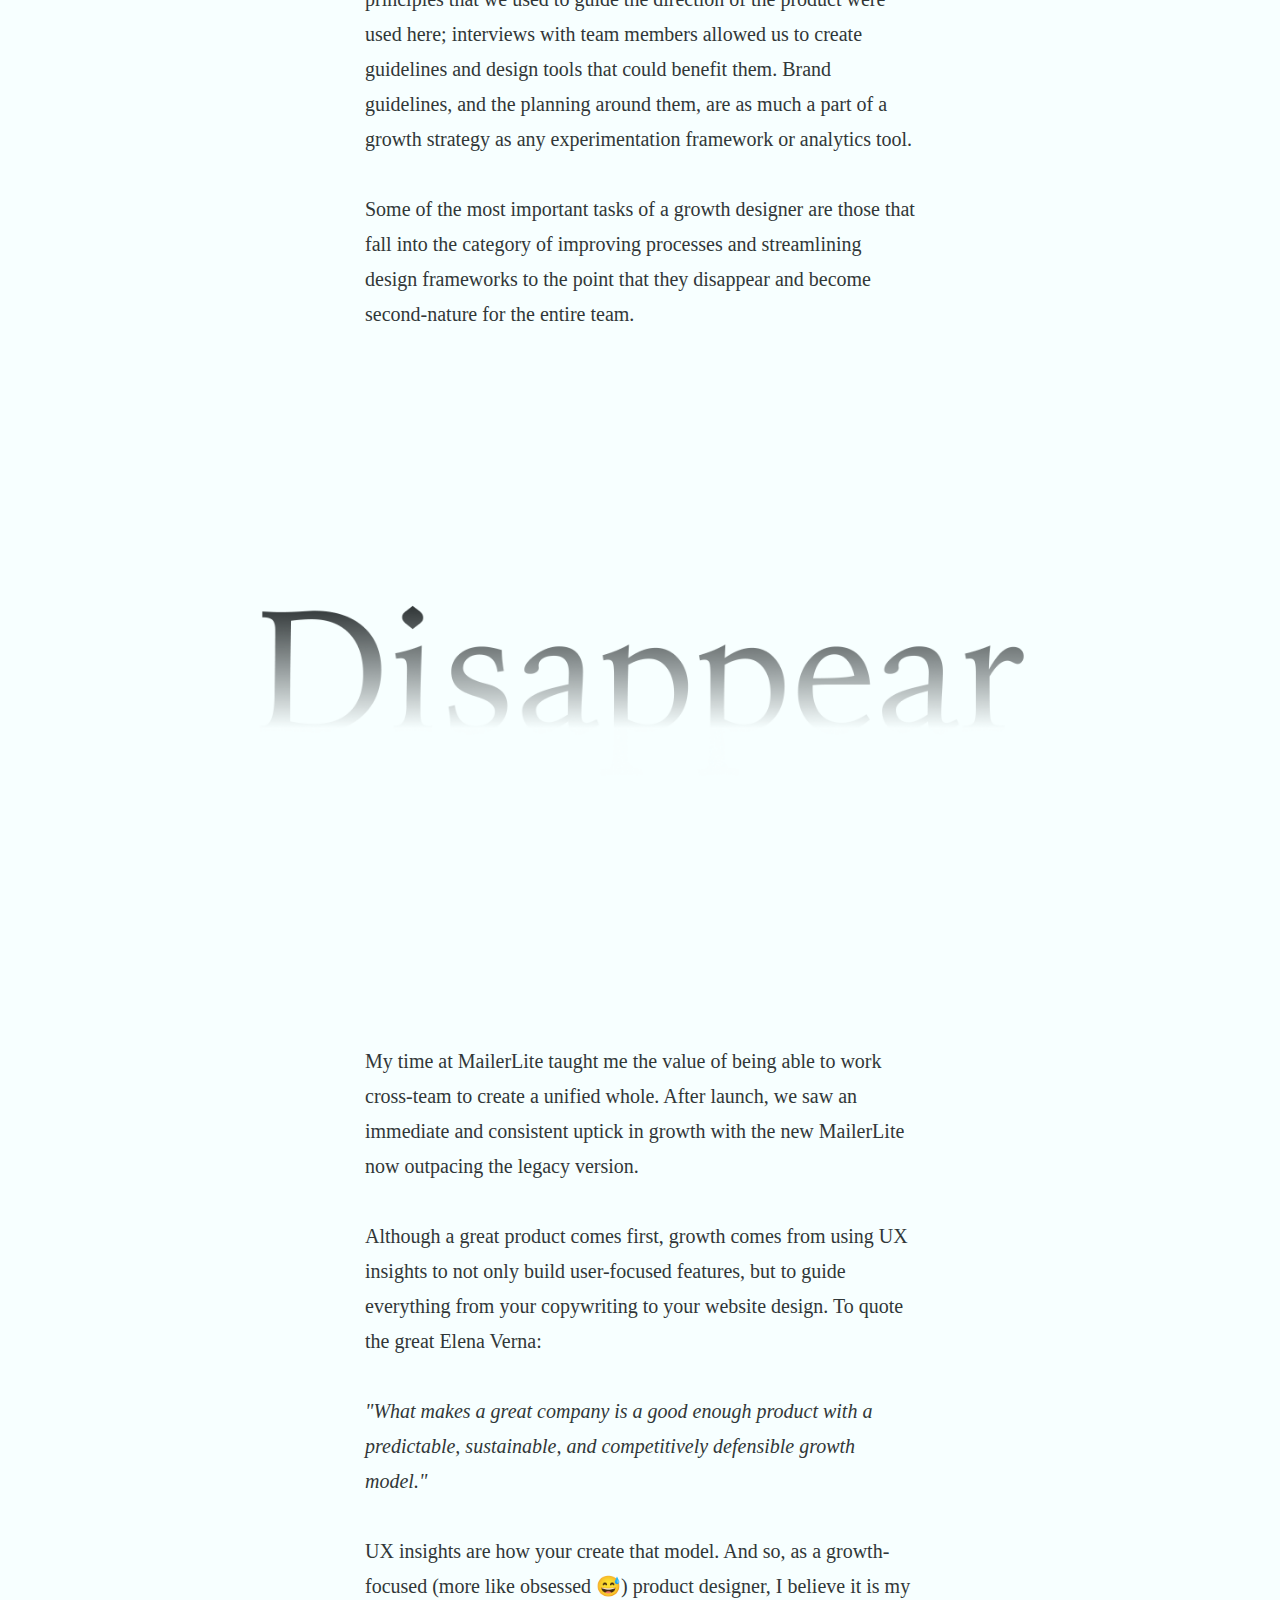
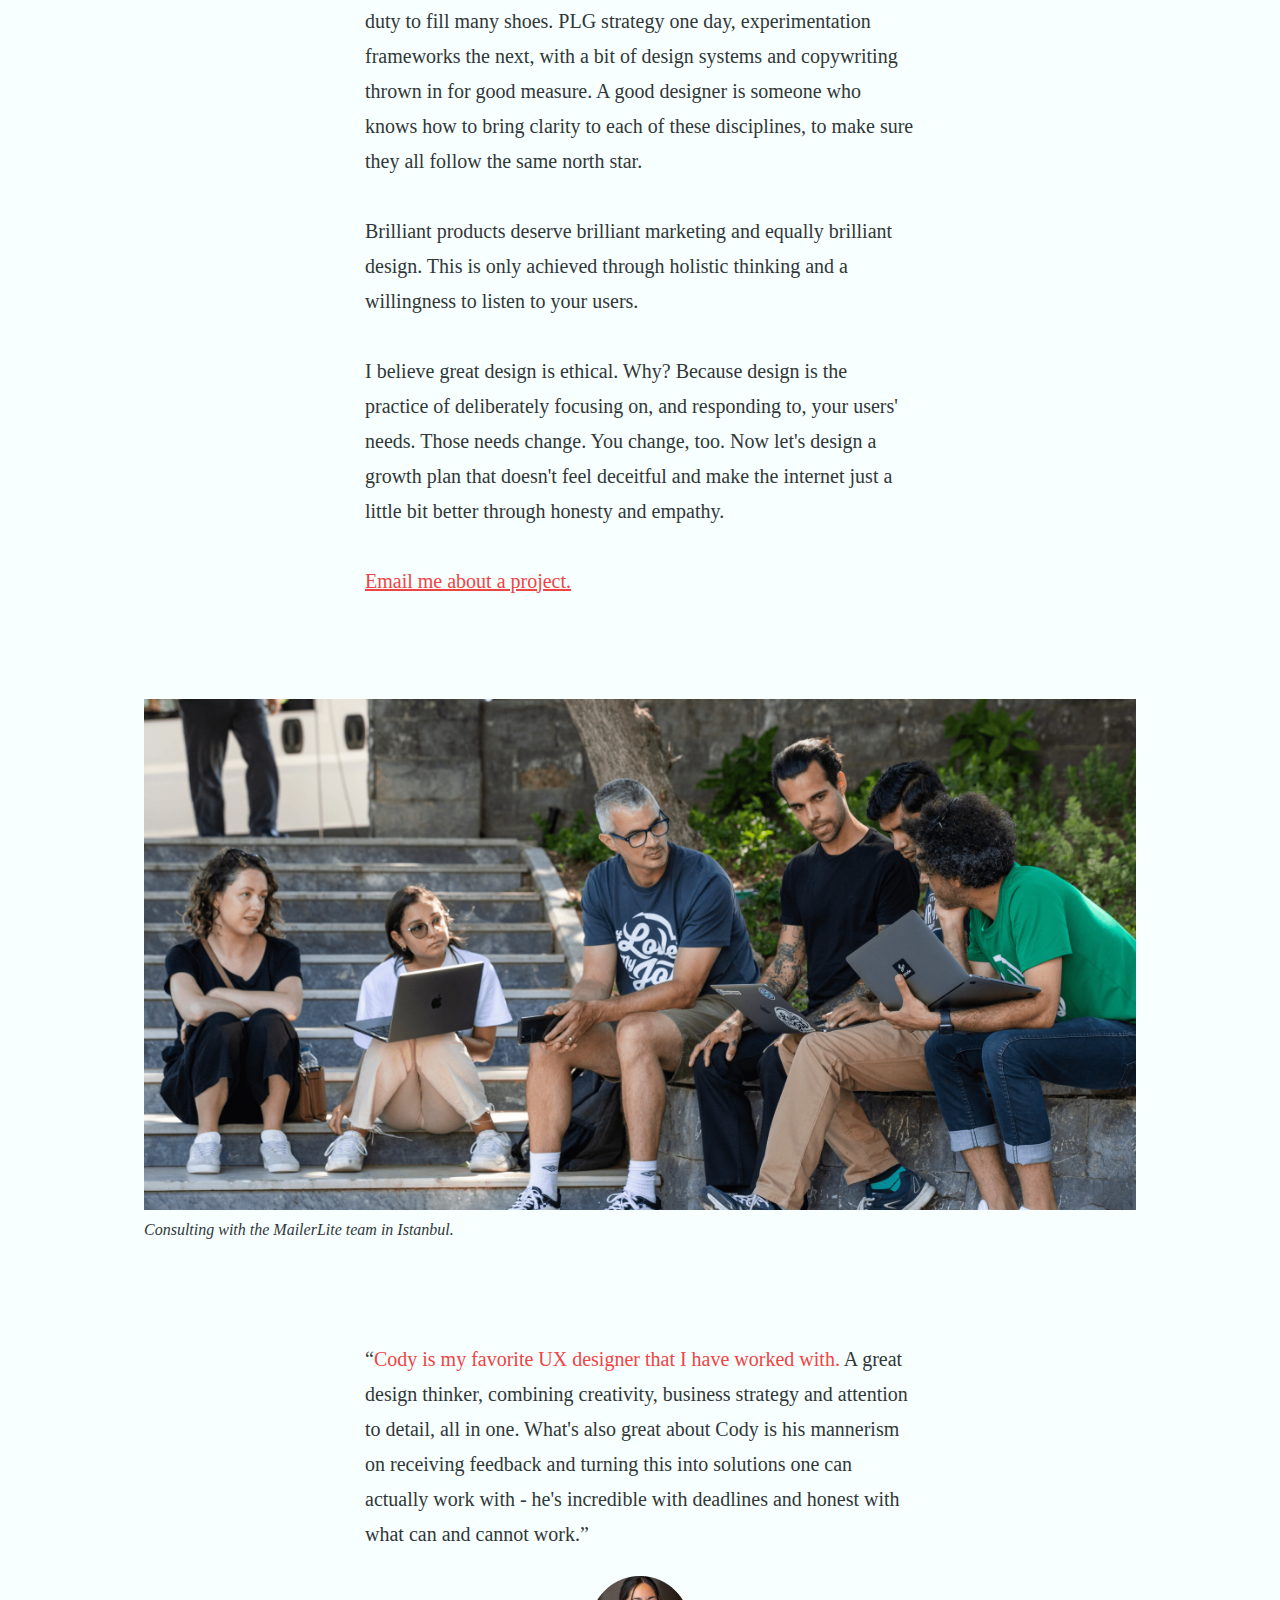
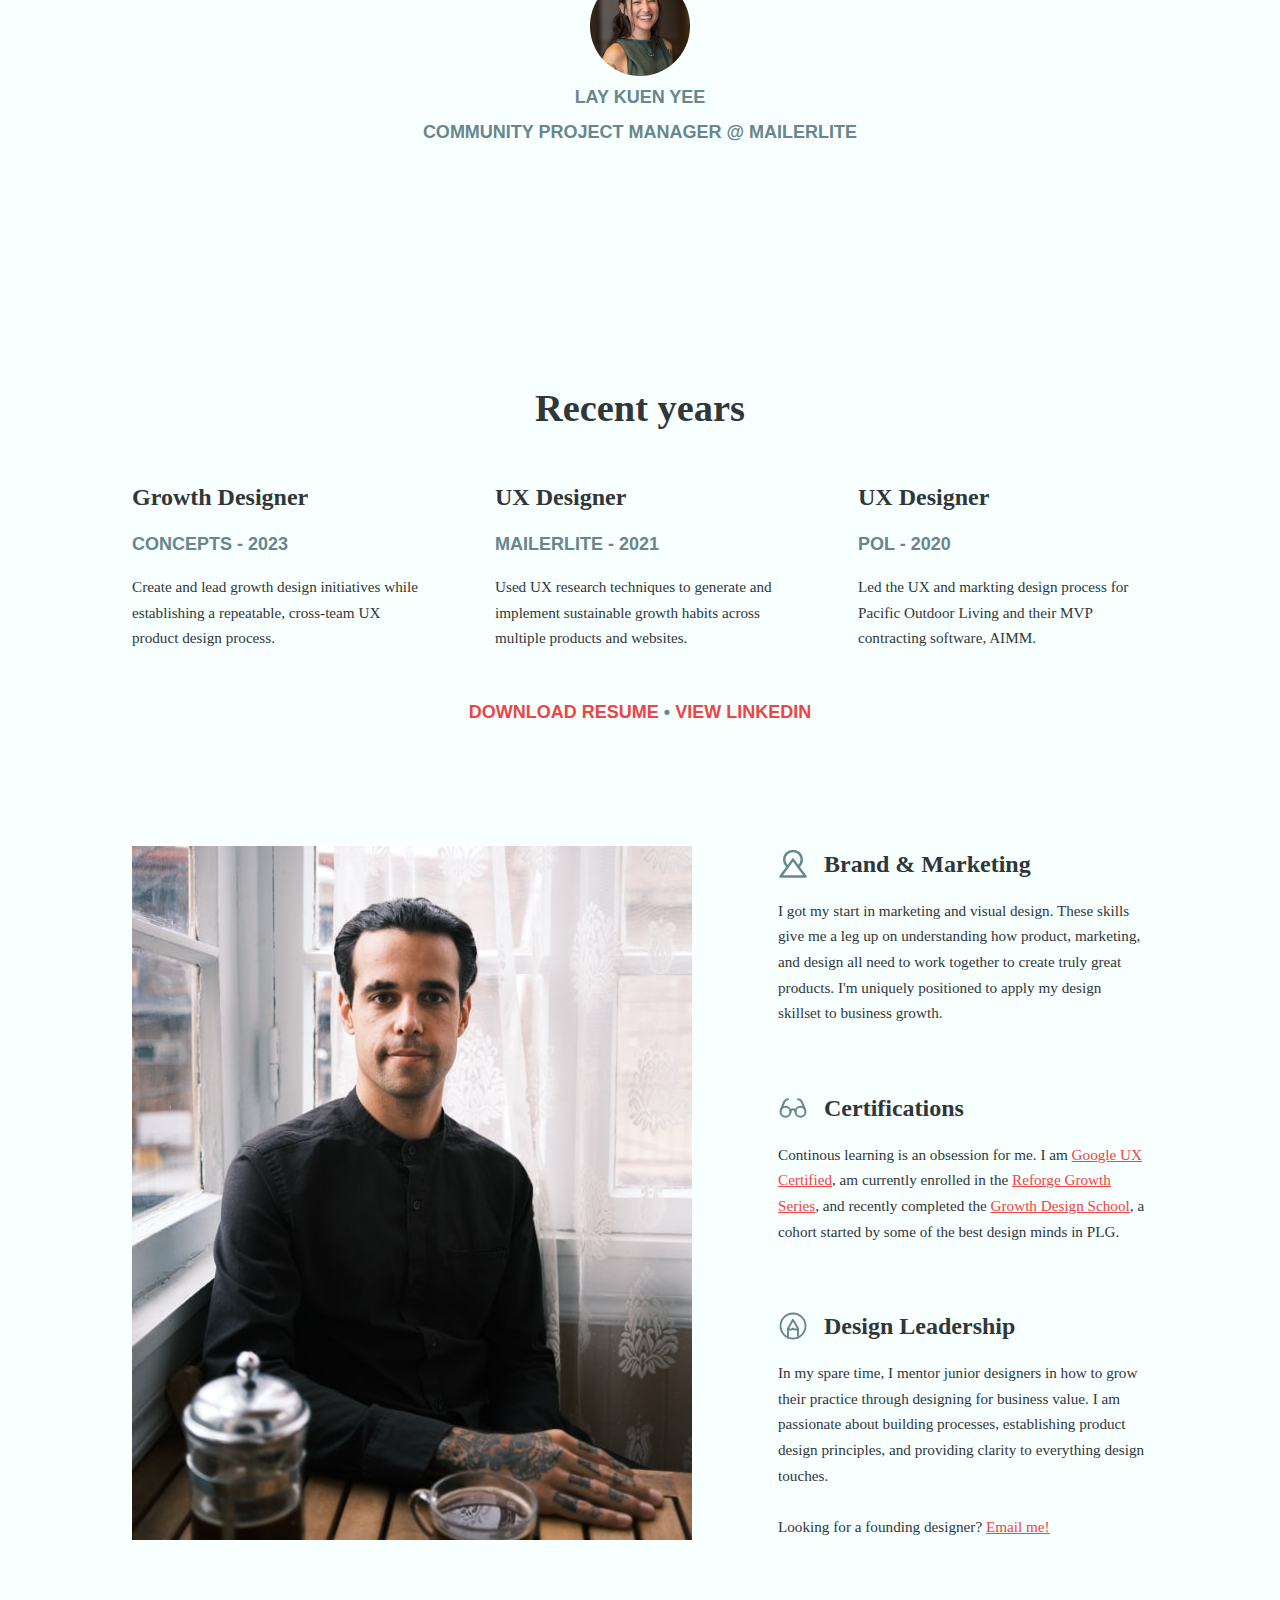
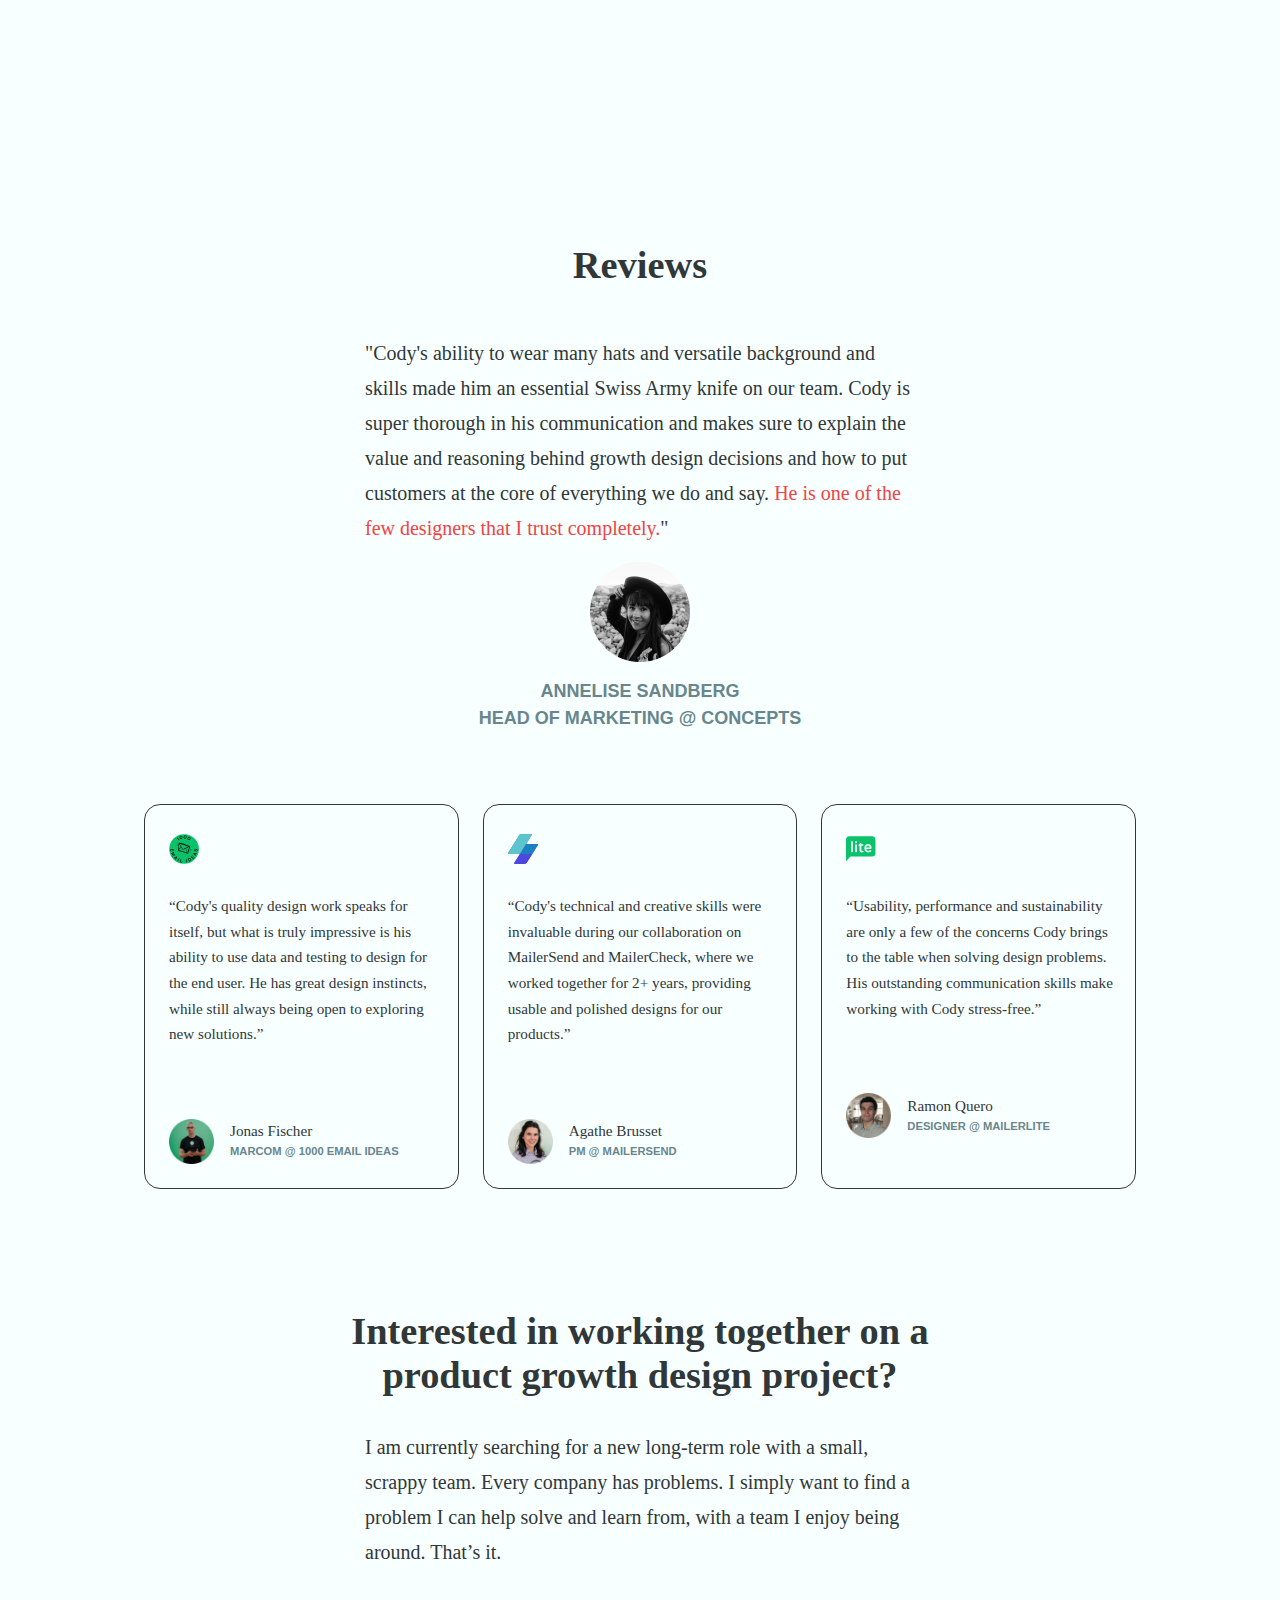
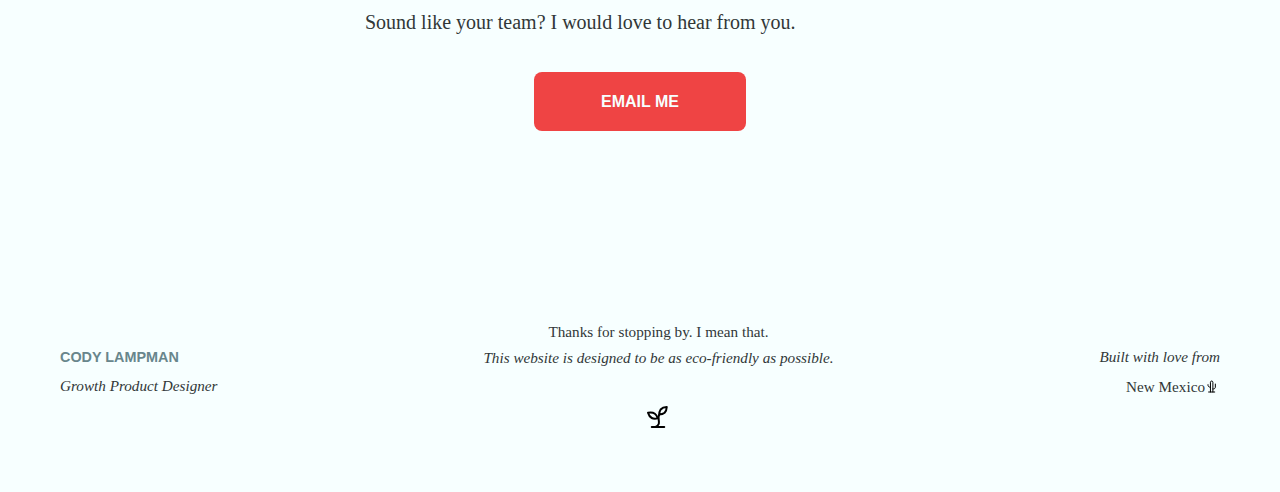
==== commit bc41b89b: "Update banner copy" ====
--- a/index.html
+++ b/index.html
@@ -8,7 +8,7 @@
 </head>
 
 <div class="banner">
-    <p class="body-medium">Searching for a founding Growth Product Designer for your startup? <a href="mailto:codydavidlampman@gmail.com">Shoot me a message!</a></p>
+    <p class="body-medium">Searching for a Product Growth Product Designer for your team? <a href="mailto:codydavidlampman@gmail.com">Shoot me a message!</a></p>
 </div>
 
 <body>
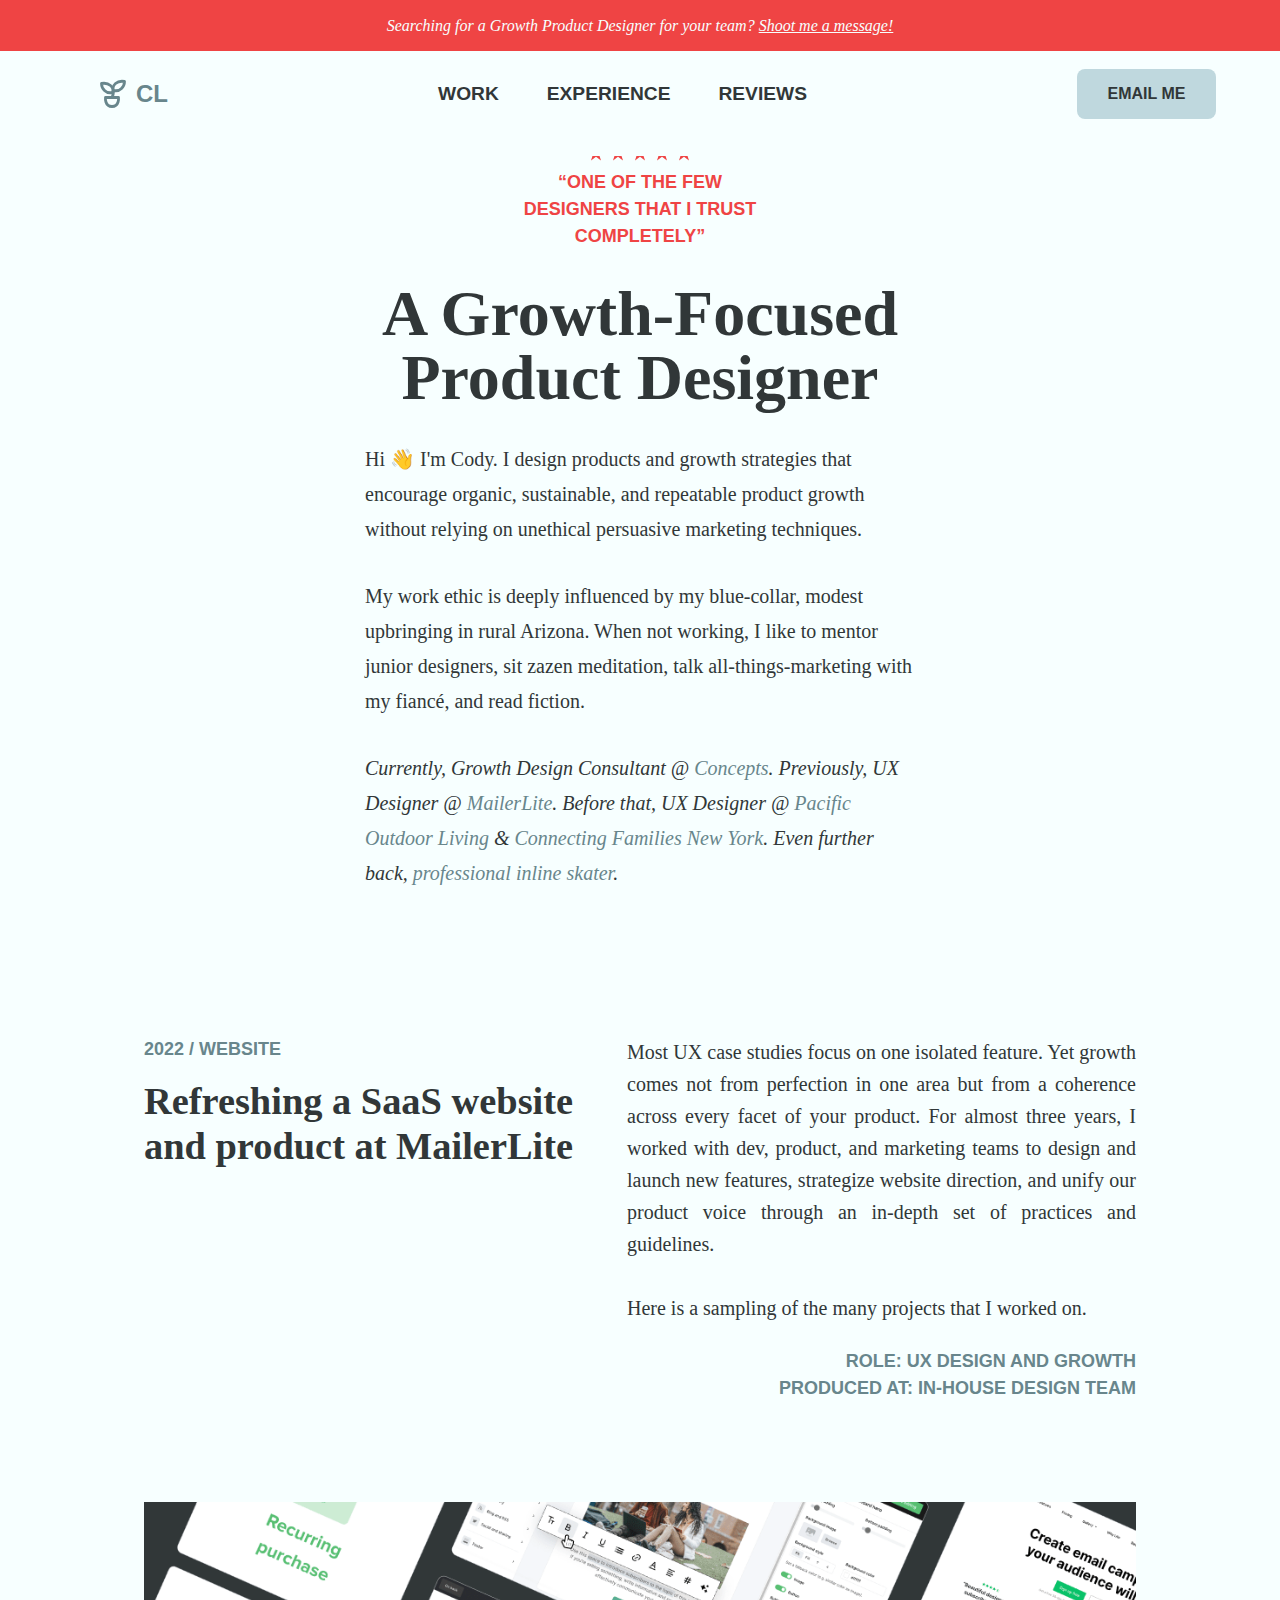
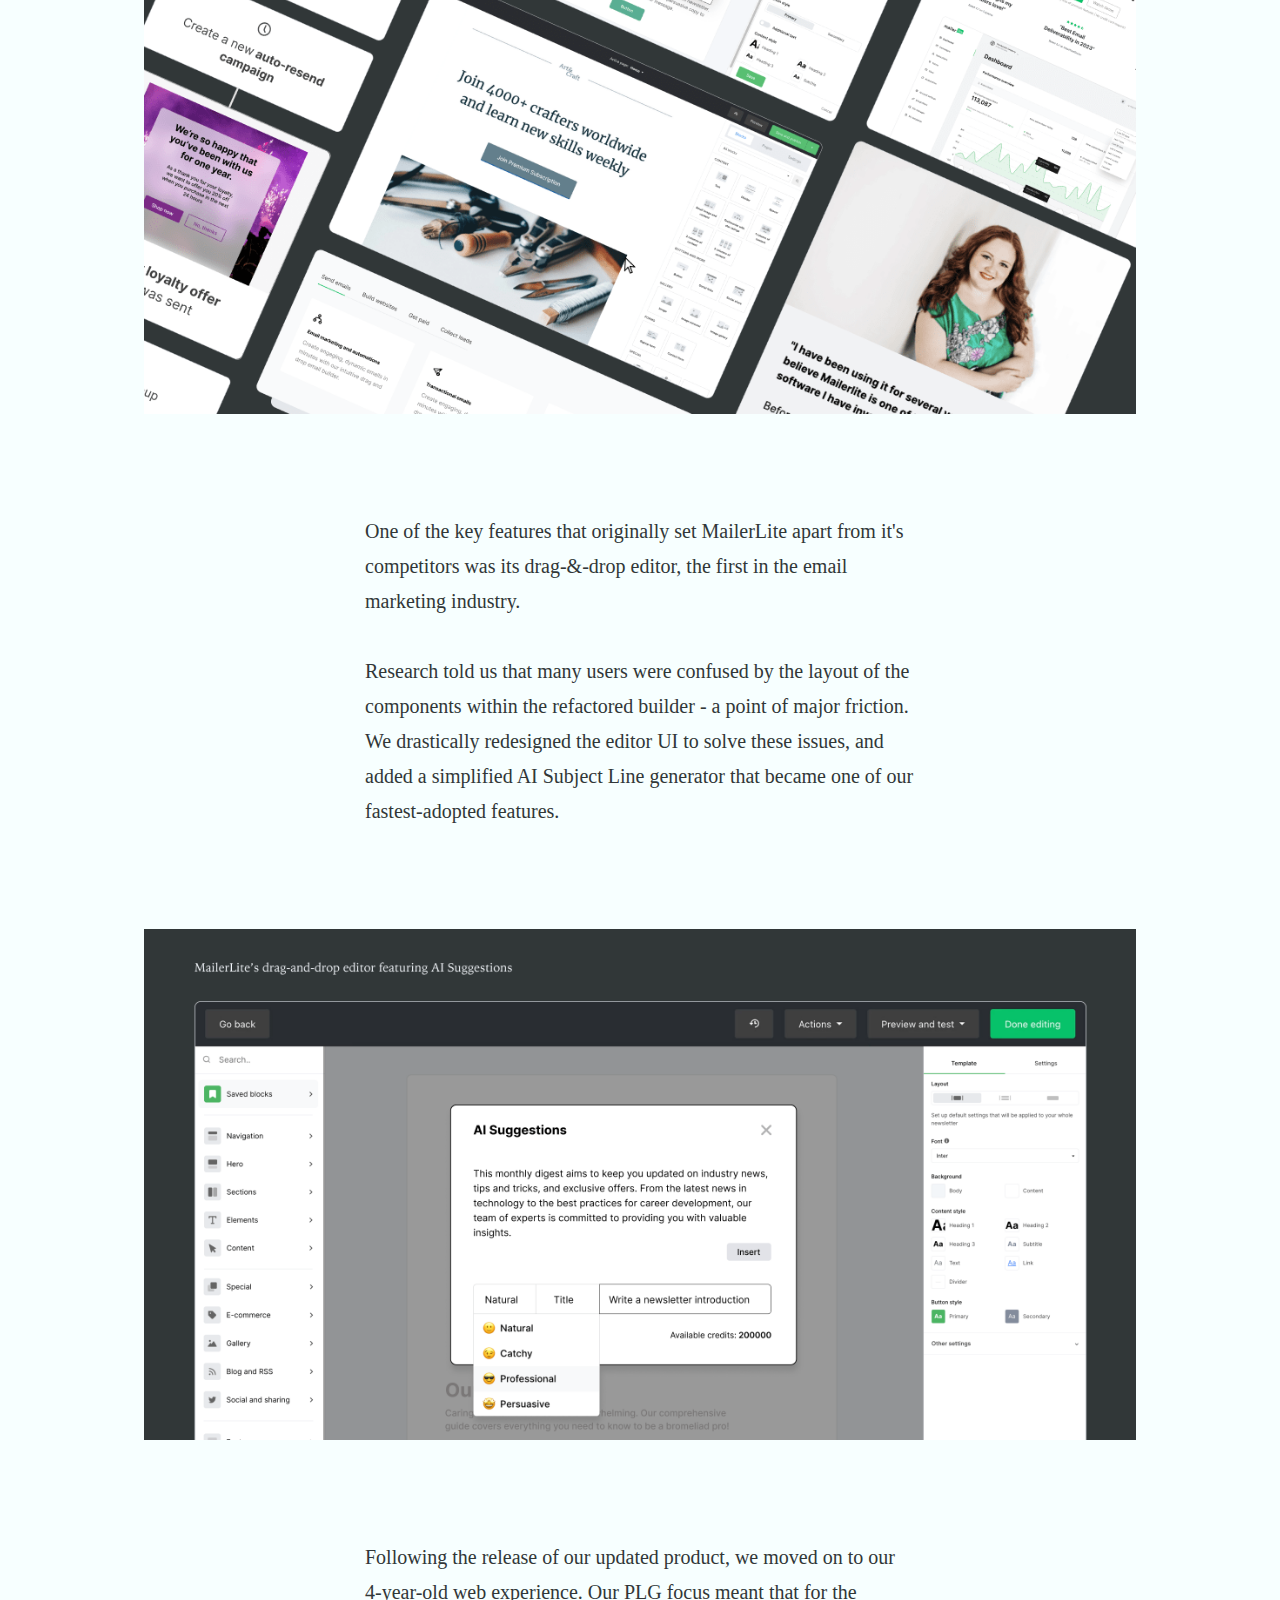
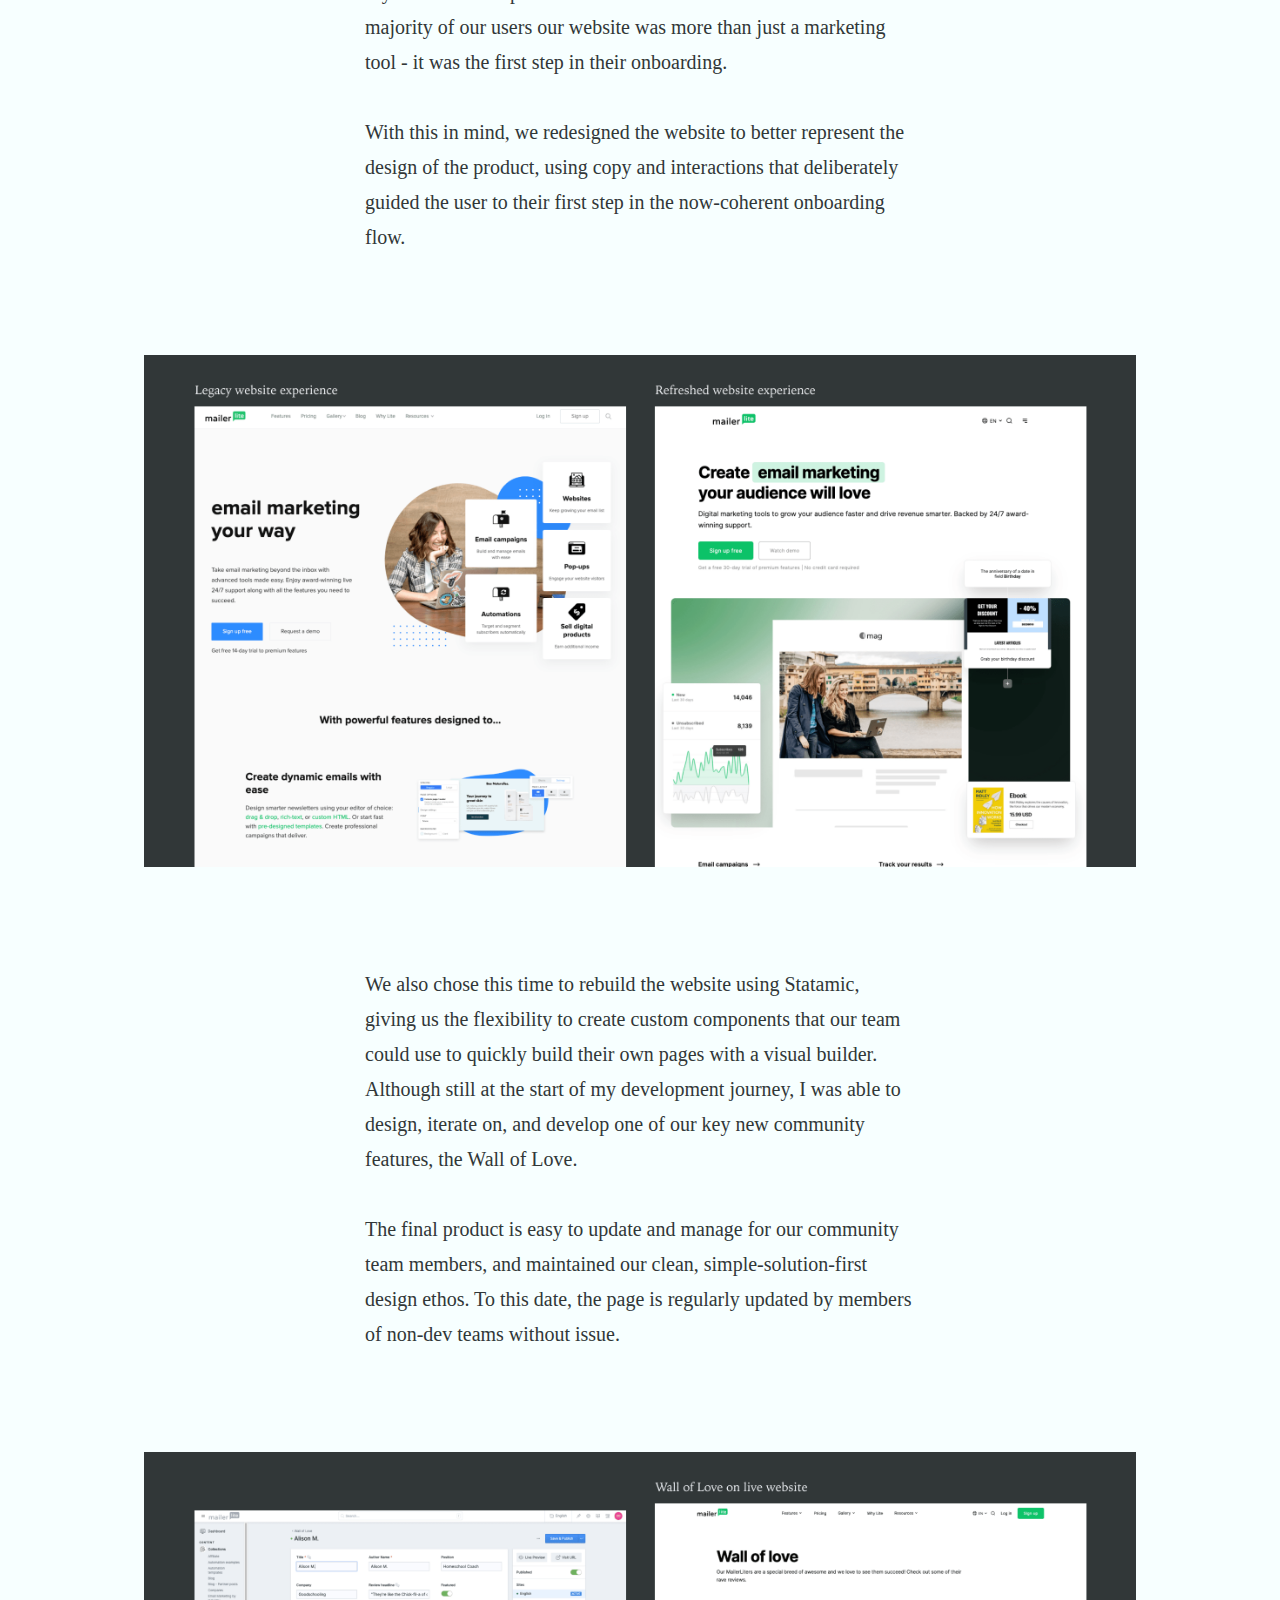
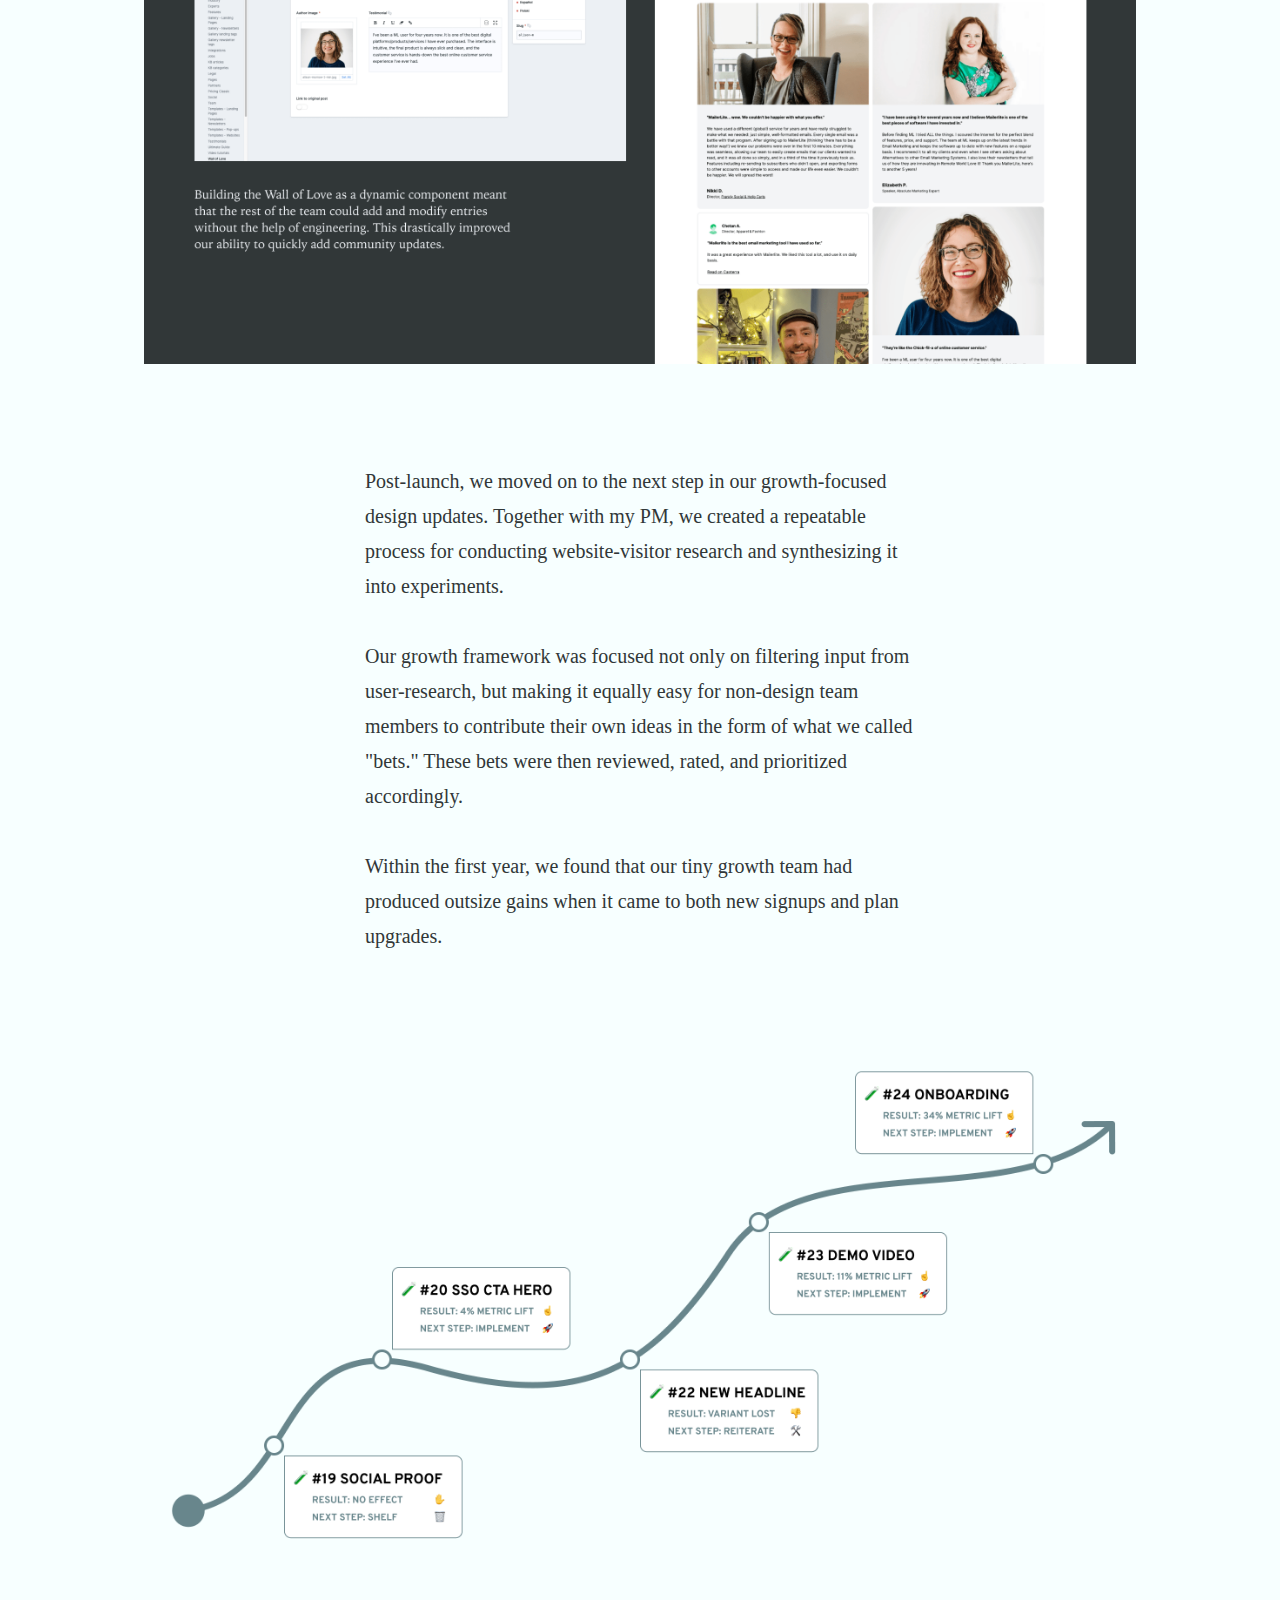
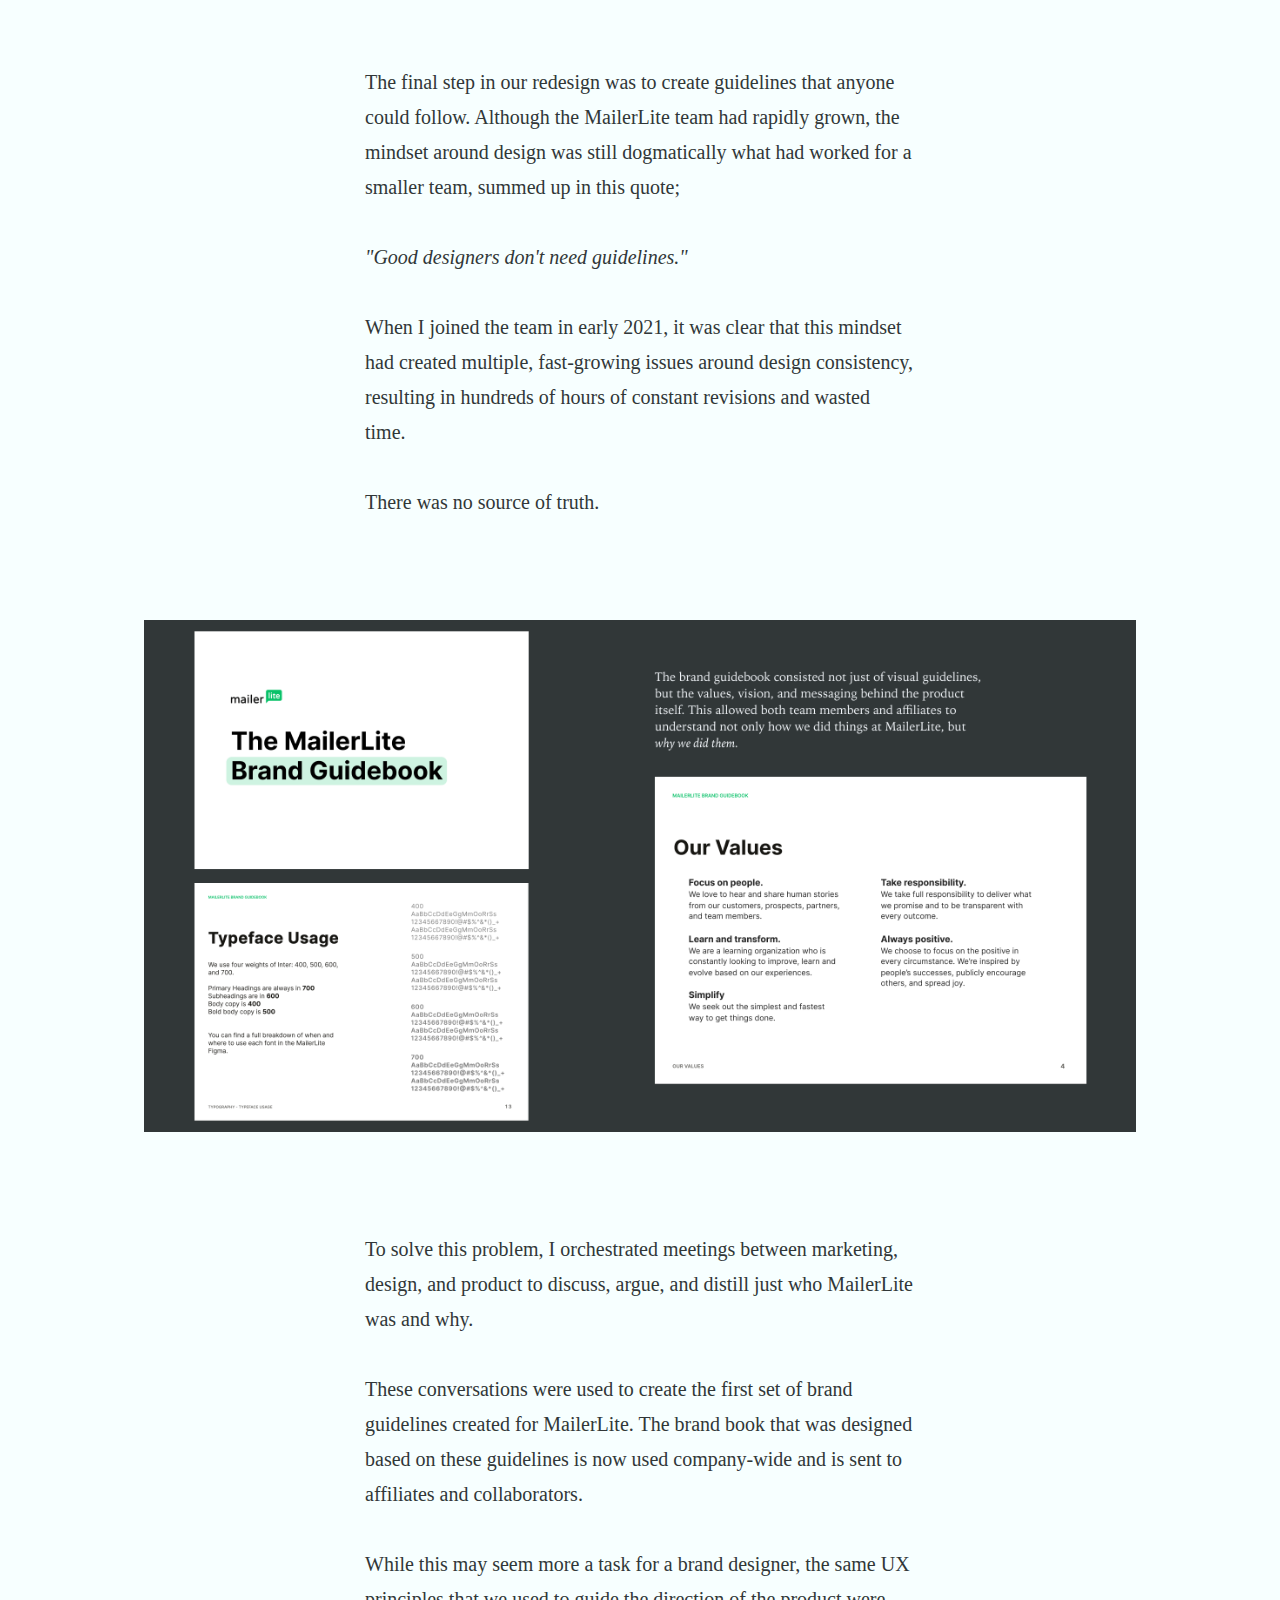
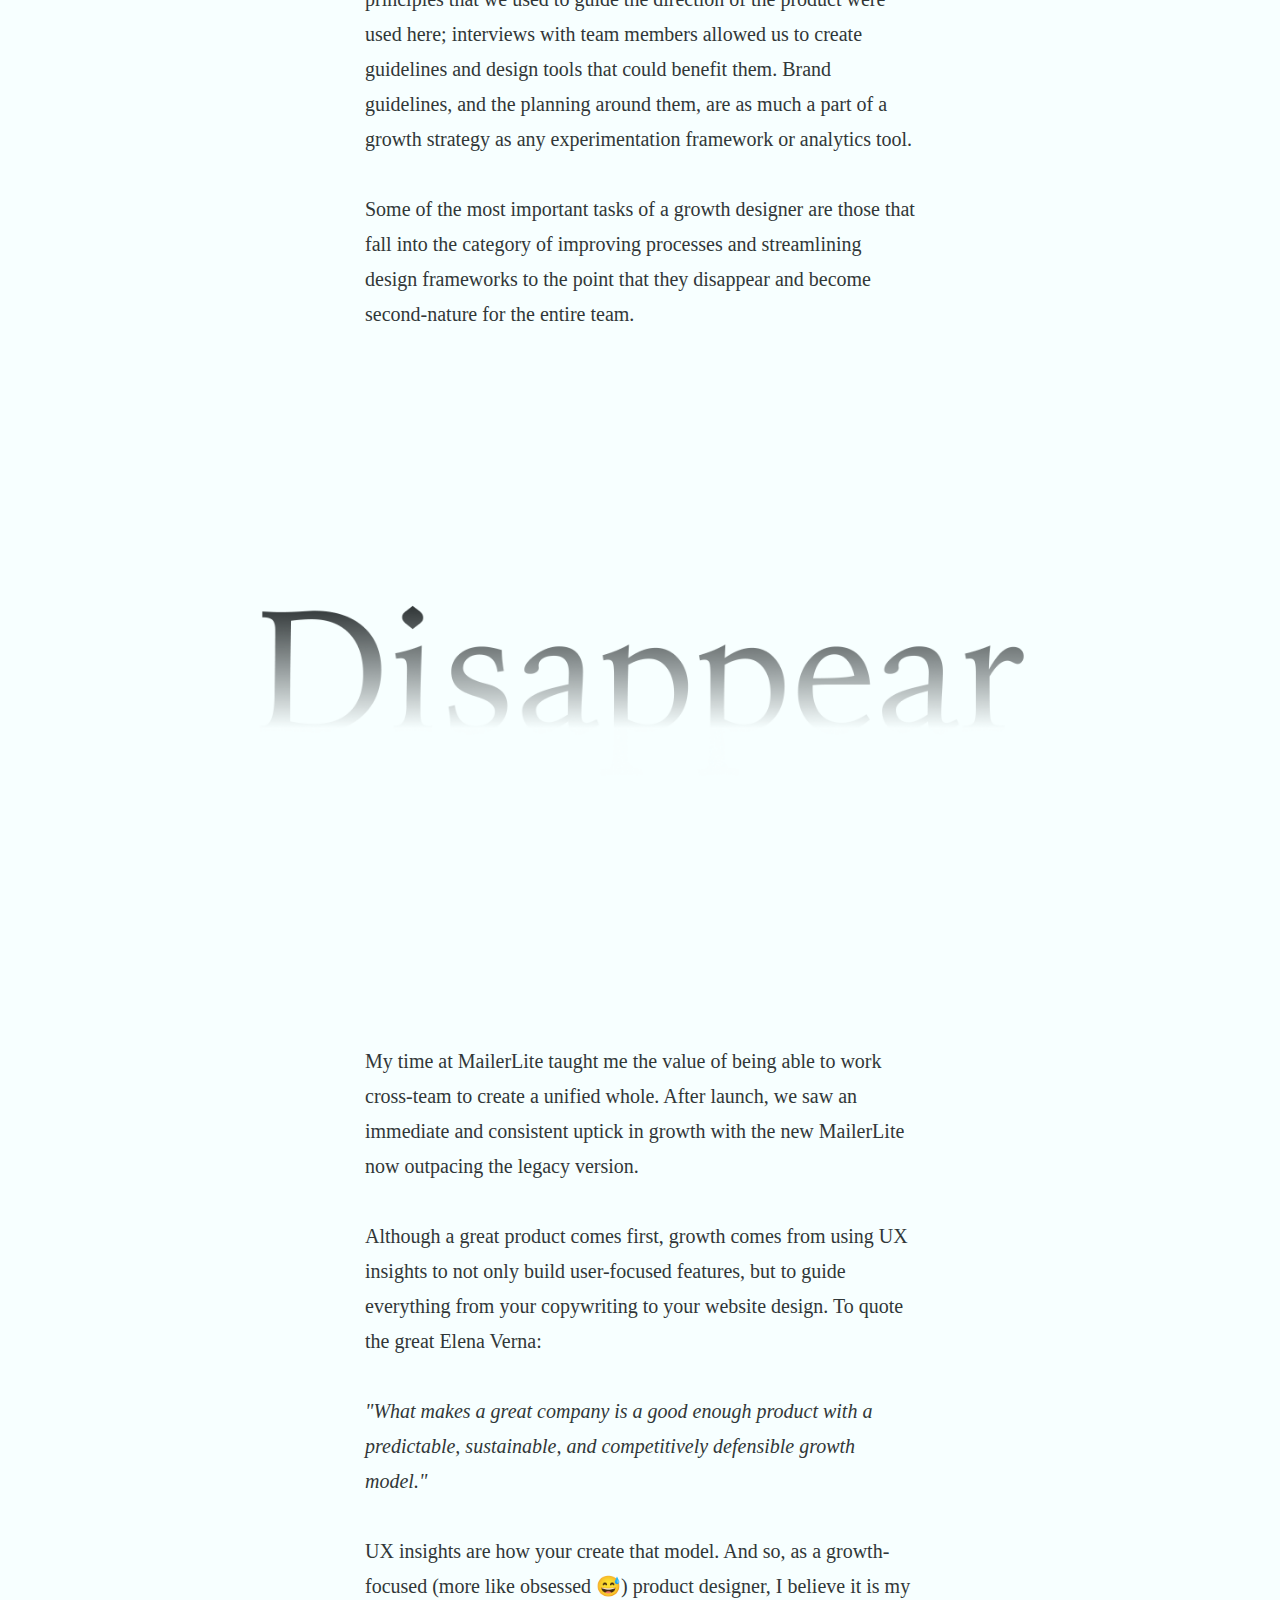
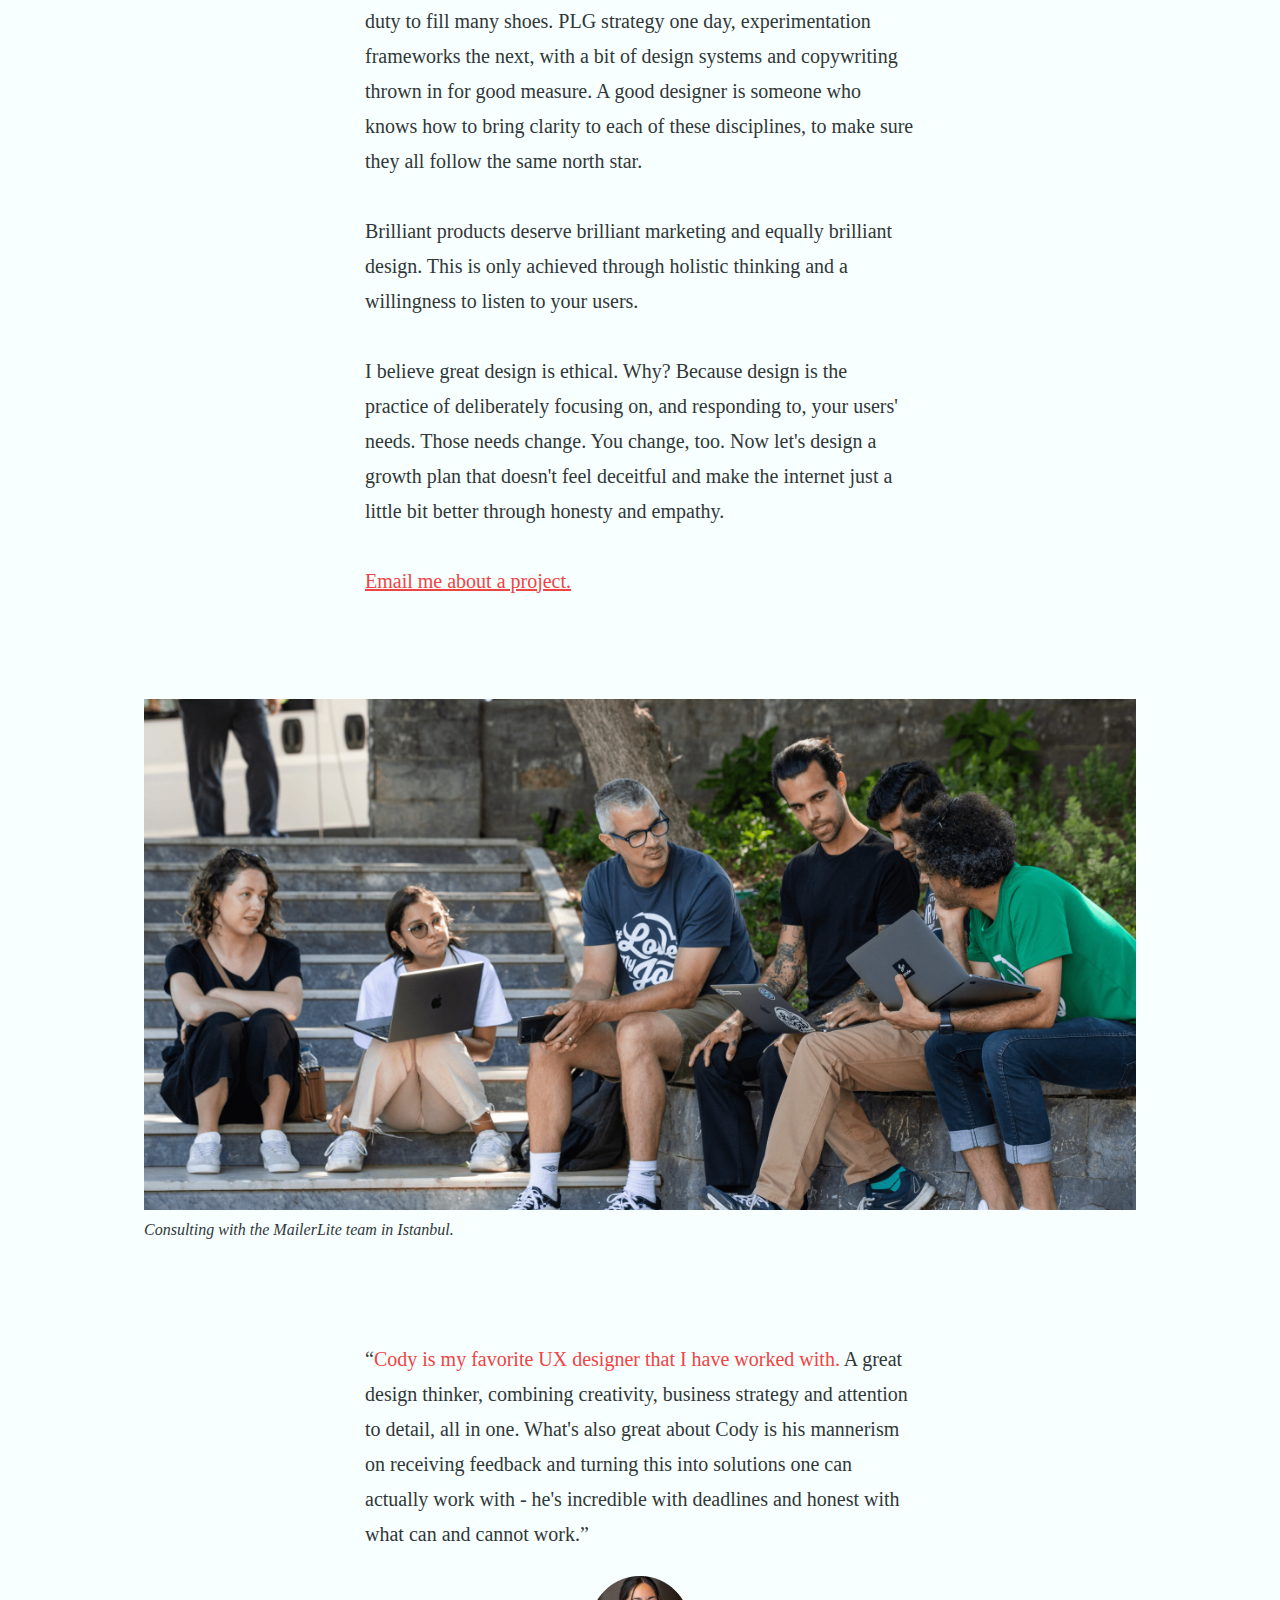
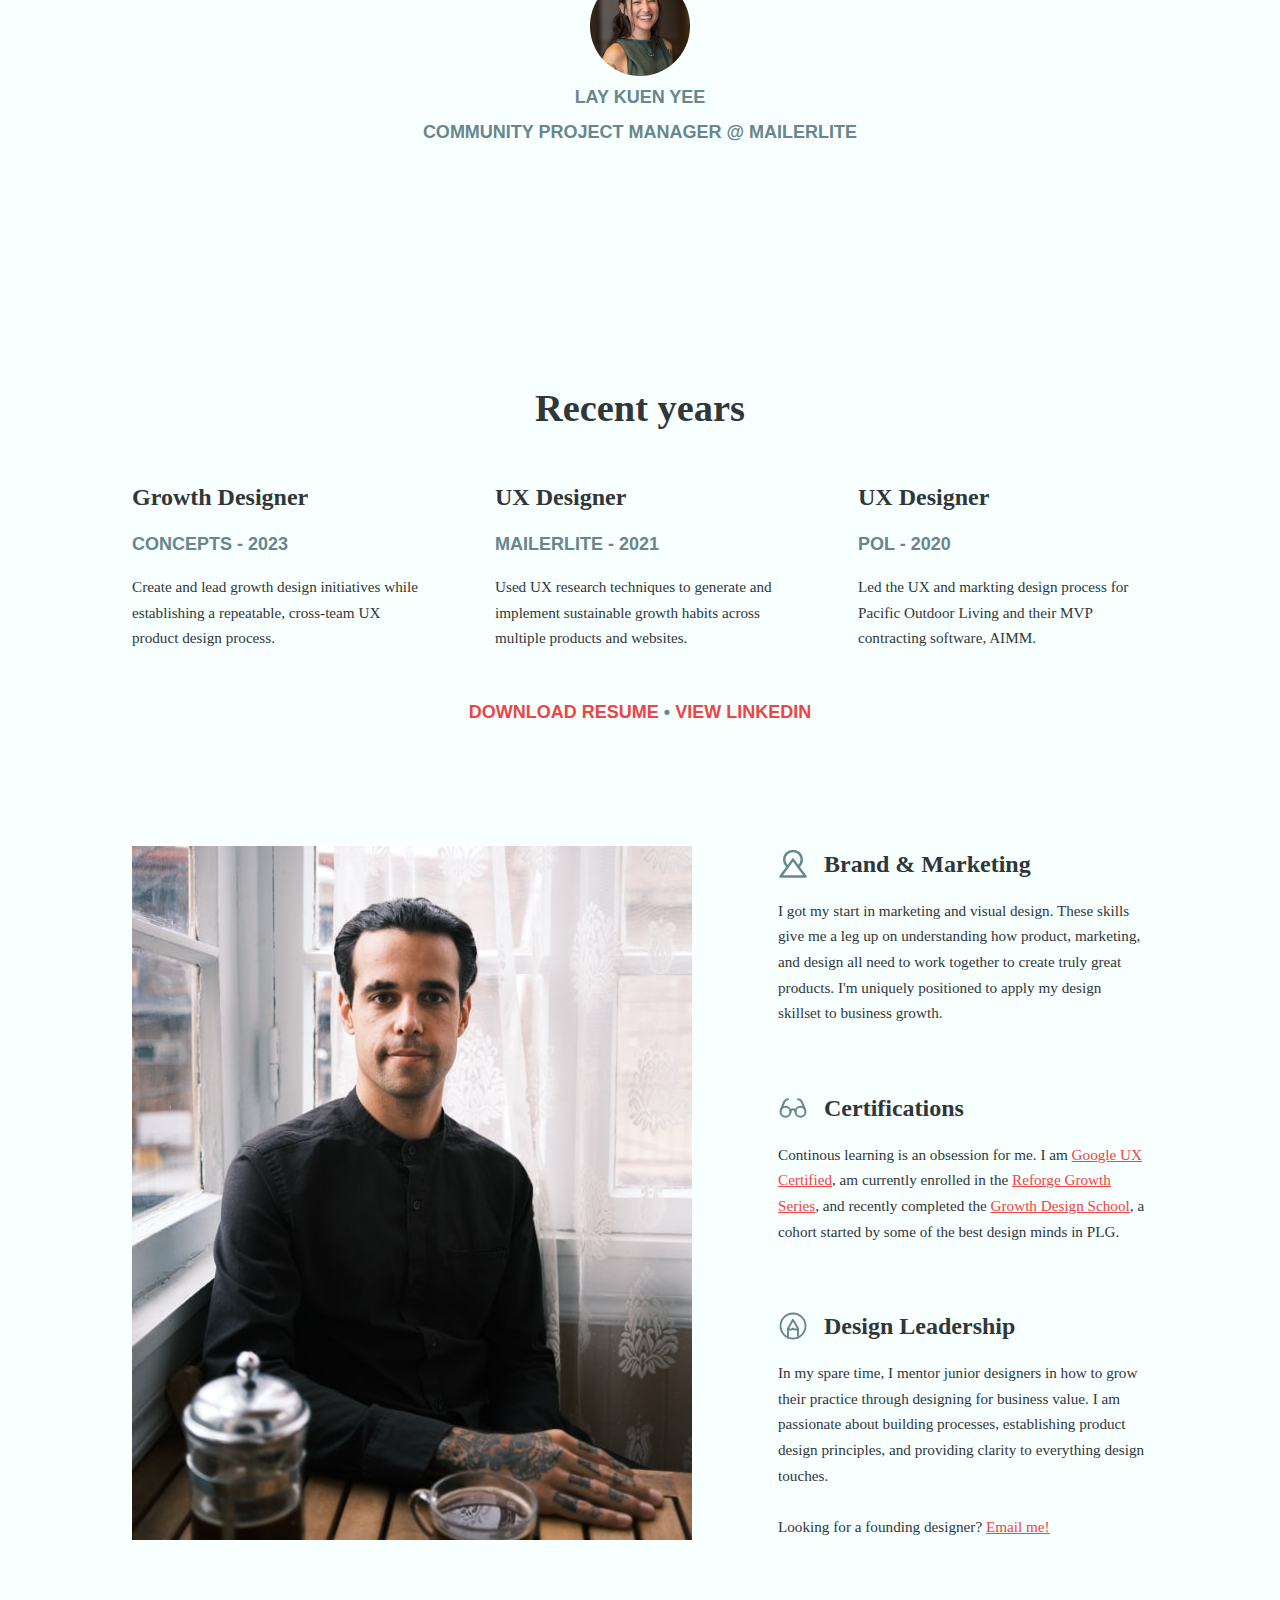
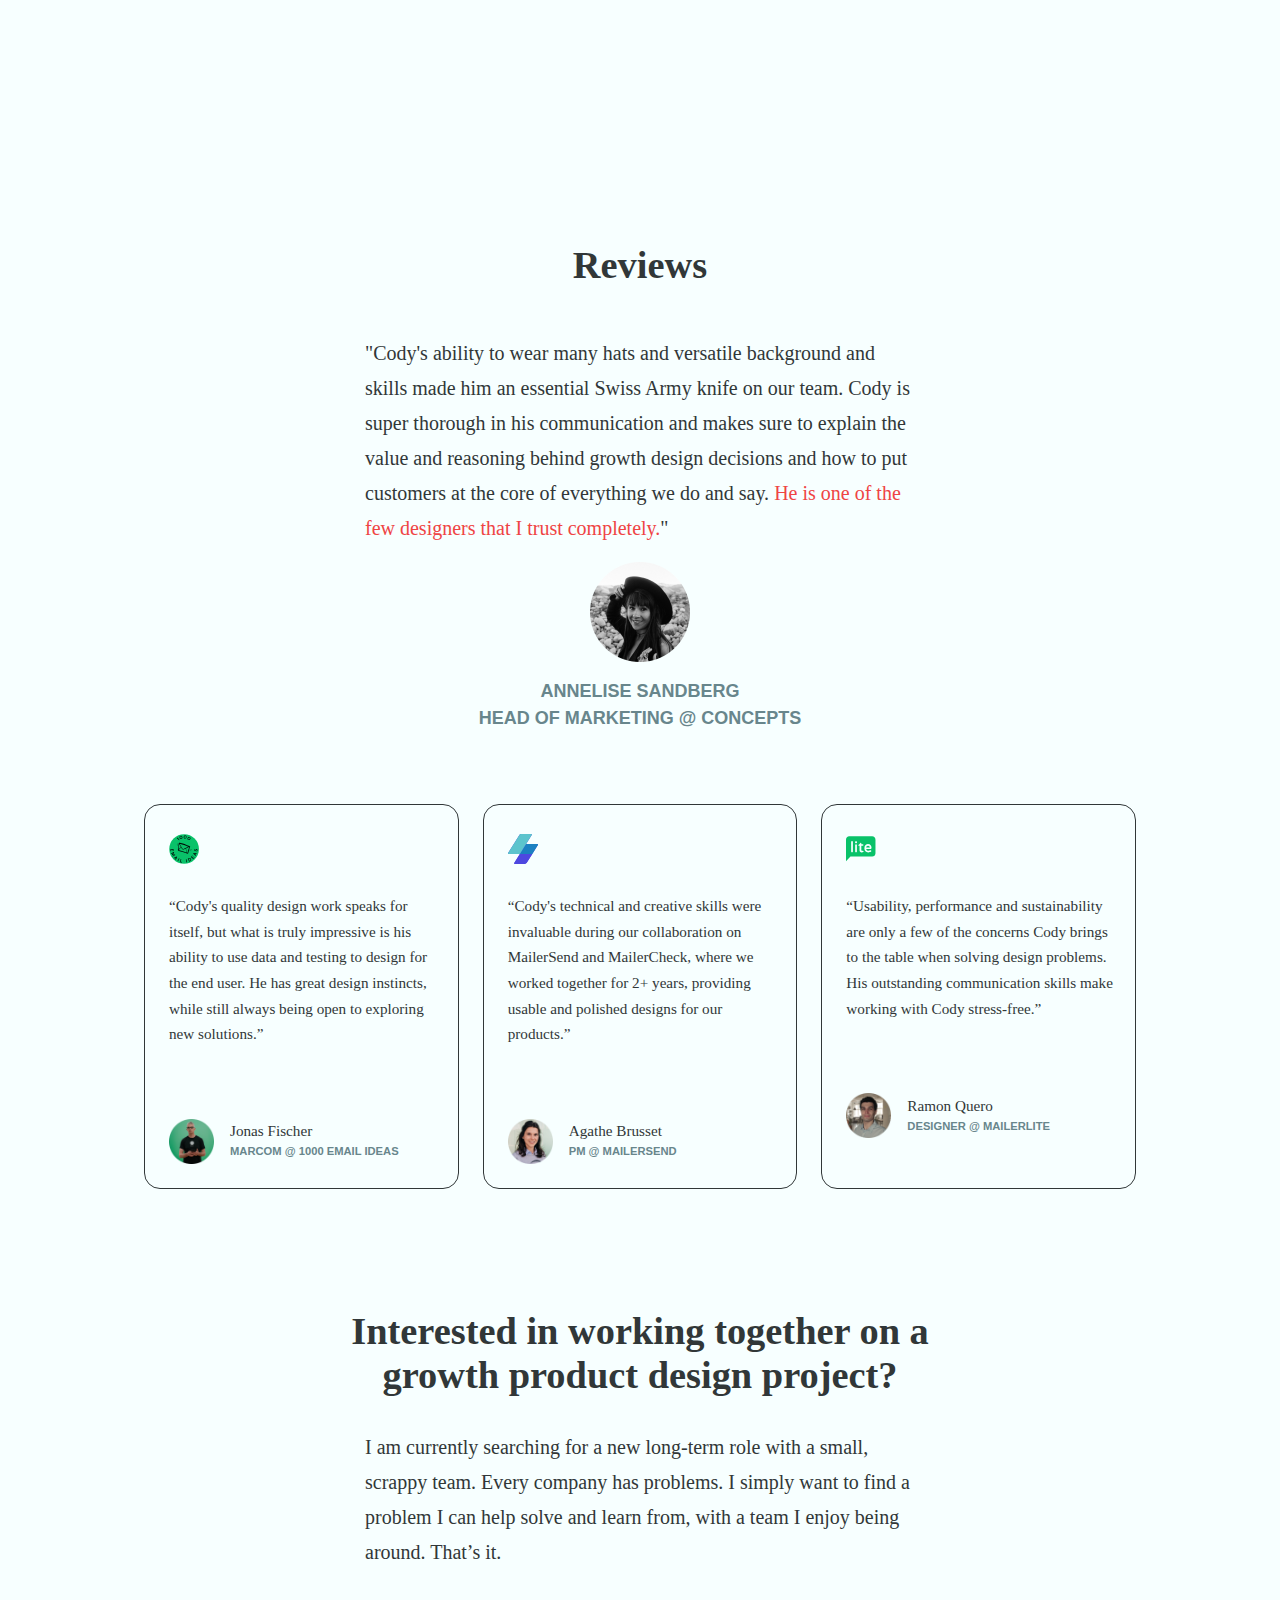
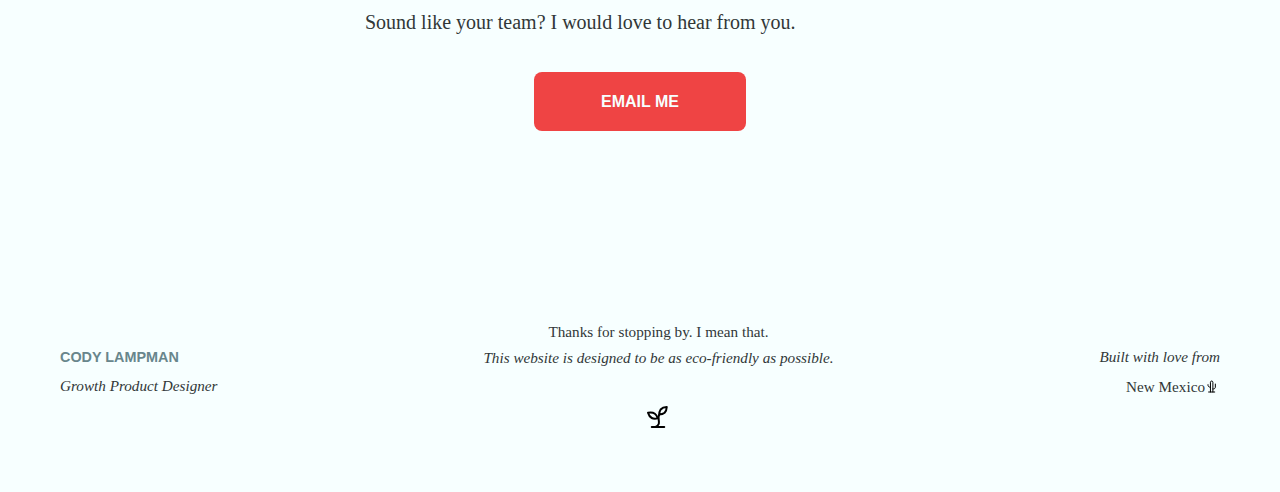
==== commit 47d4d85c: "Update banner and CTA copy" ====
--- a/index.html
+++ b/index.html
@@ -8,7 +8,7 @@
 </head>
 
 <div class="banner">
-    <p class="body-medium">Searching for a Product Growth Product Designer for your team? <a href="mailto:codydavidlampman@gmail.com">Shoot me a message!</a></p>
+    <p class="body-medium">Searching for a Growth Product Designer for your team? <a href="mailto:codydavidlampman@gmail.com">Shoot me a message!</a></p>
 </div>
 
 <body>
@@ -248,7 +248,7 @@
 
     <section id="cta">
         <div class="text">
-            <h2>Interested in working together on a product growth design project?</h2>
+            <h2>Interested in working together on a growth product design project?</h2>
             <p>I am currently searching for a new long-term role with a small, scrappy team. Every company has problems. I simply want to find a problem I can help solve and learn from, with a team I enjoy being around. That’s it.
                 <br><br>Sound like your team? I would love to hear from you. </p>
         </div>
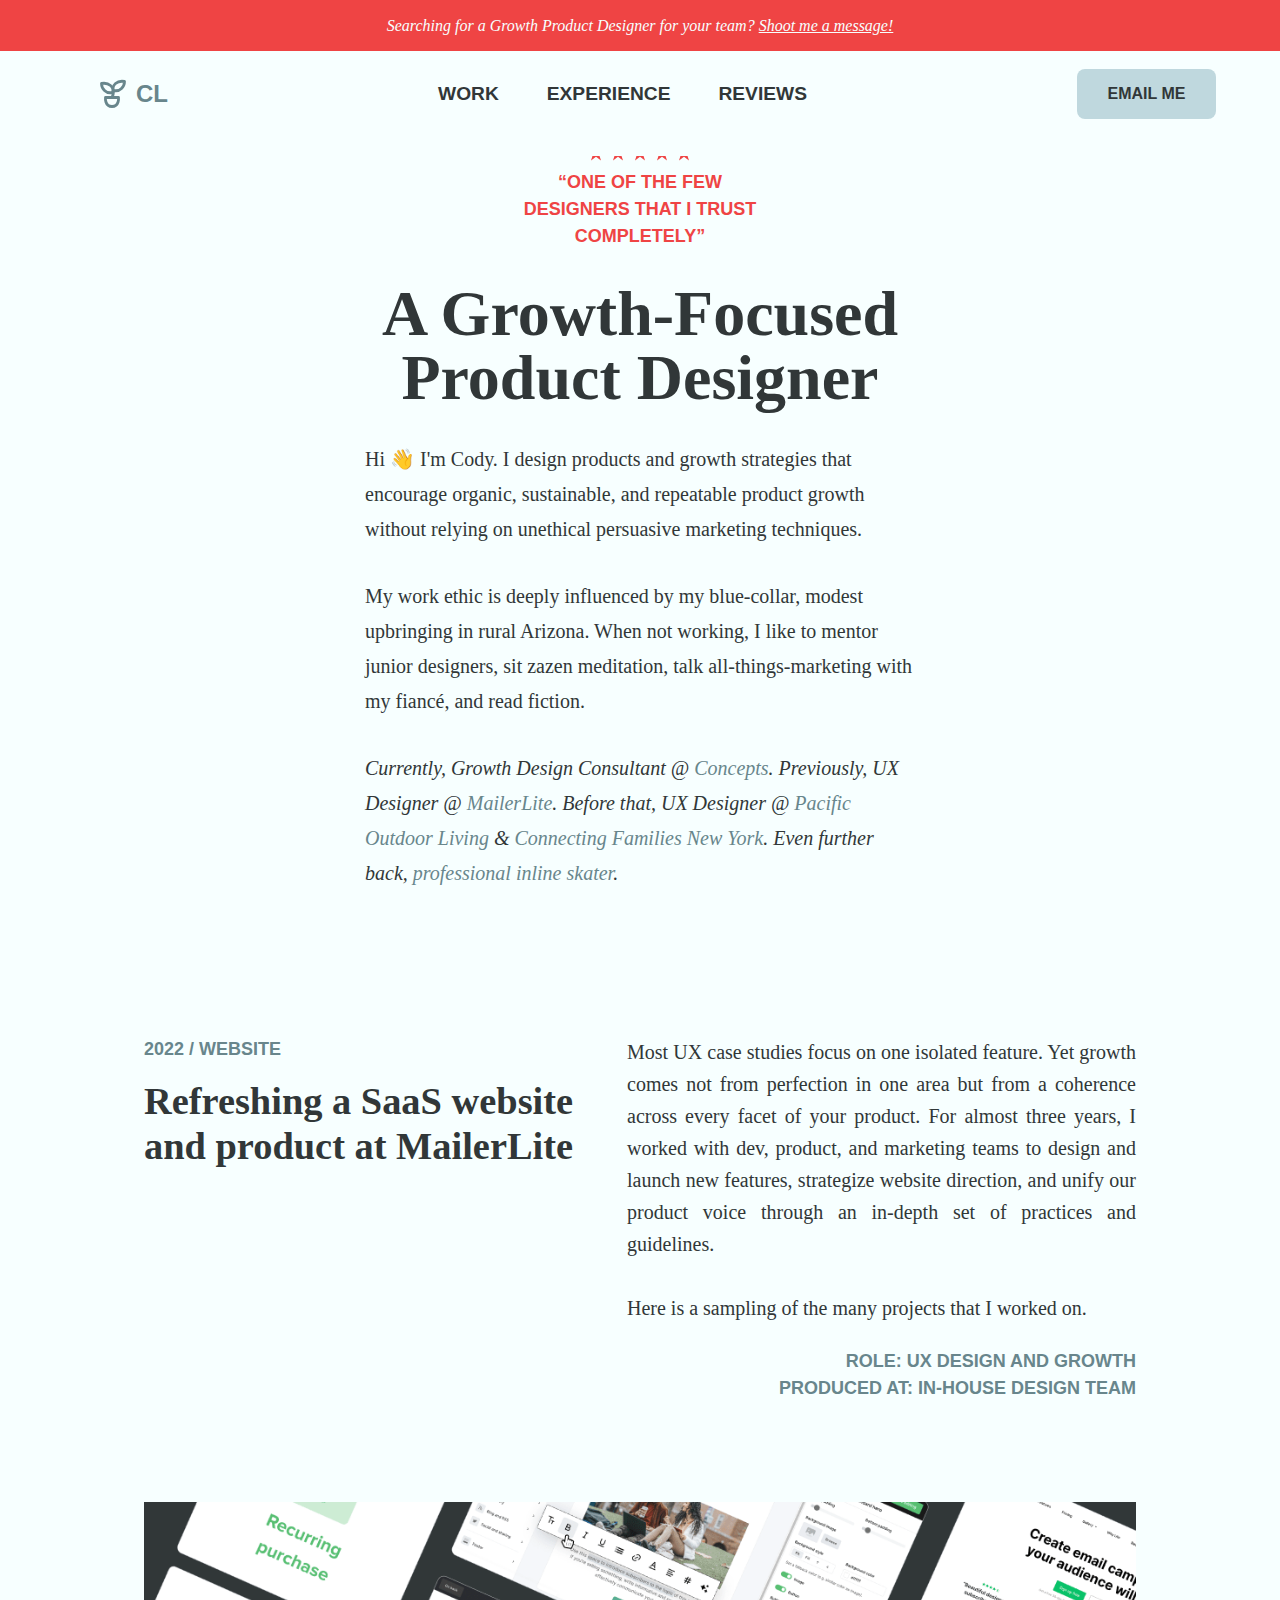
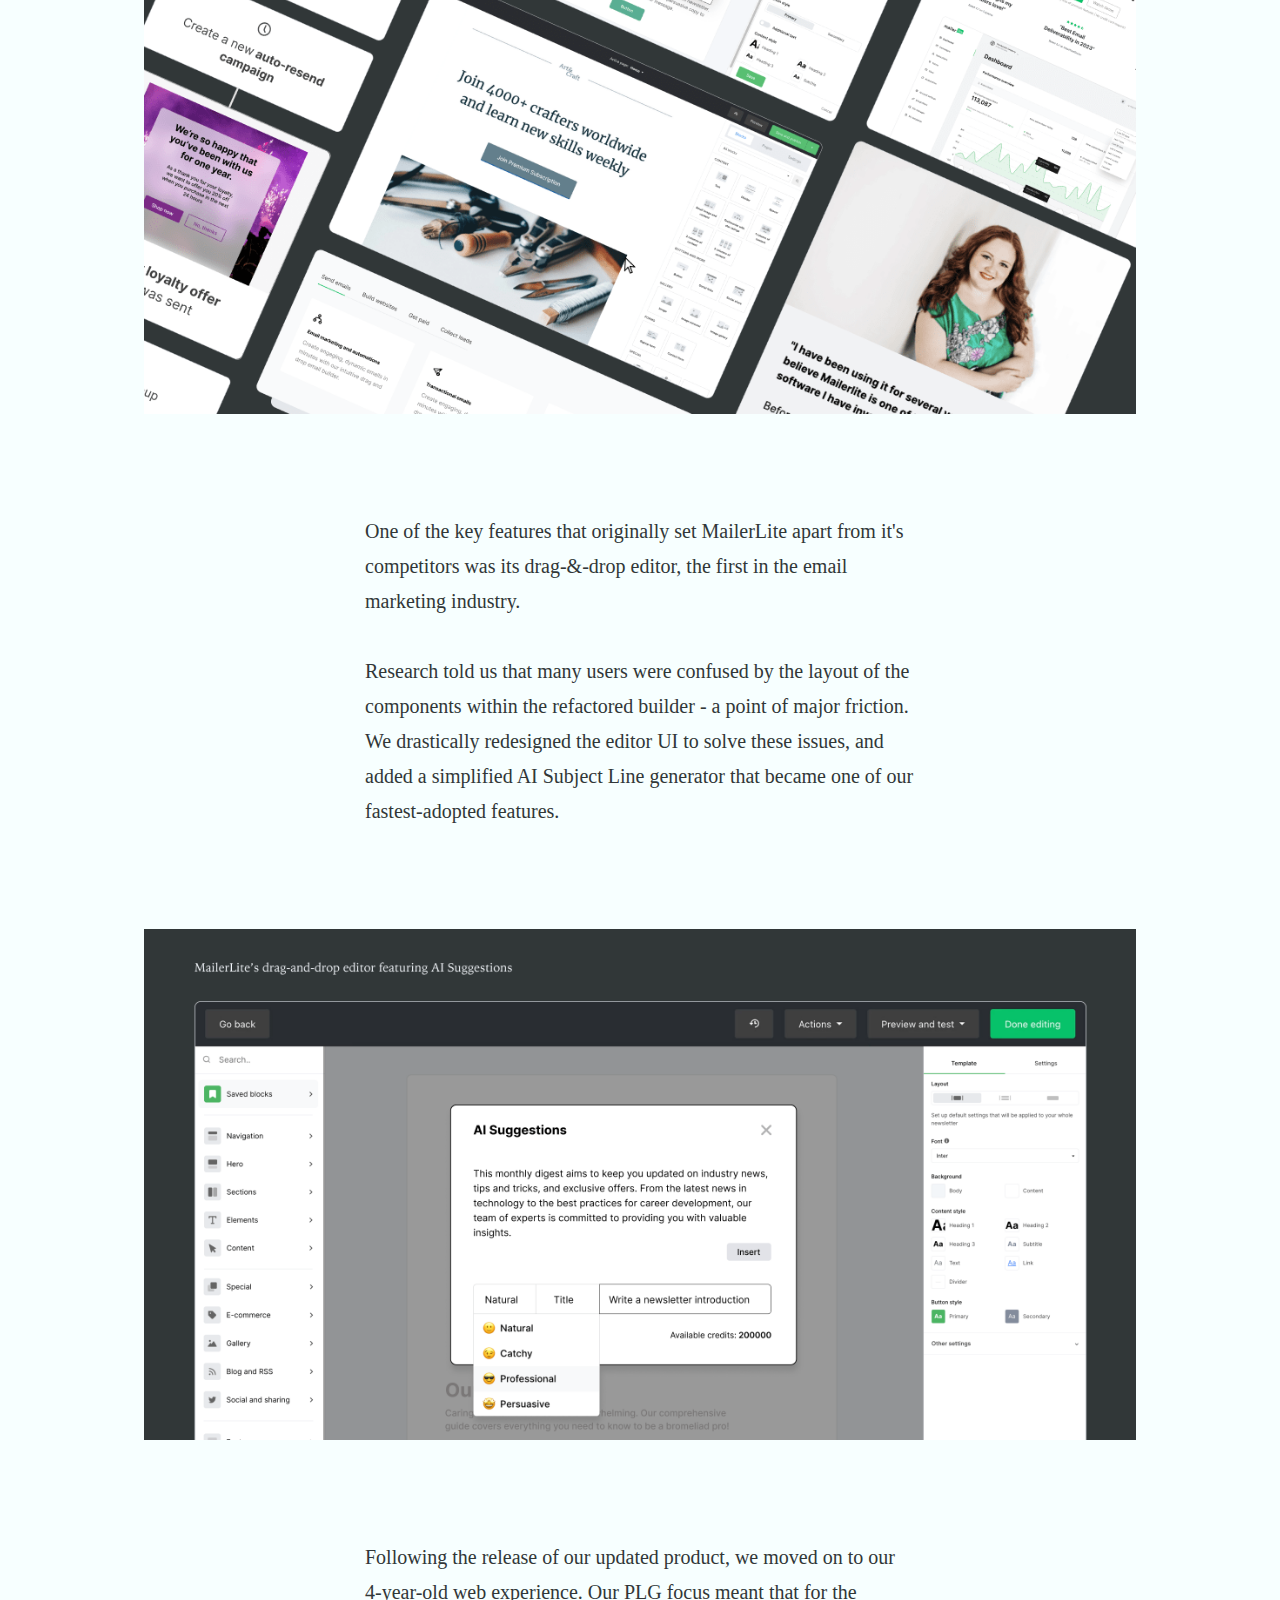
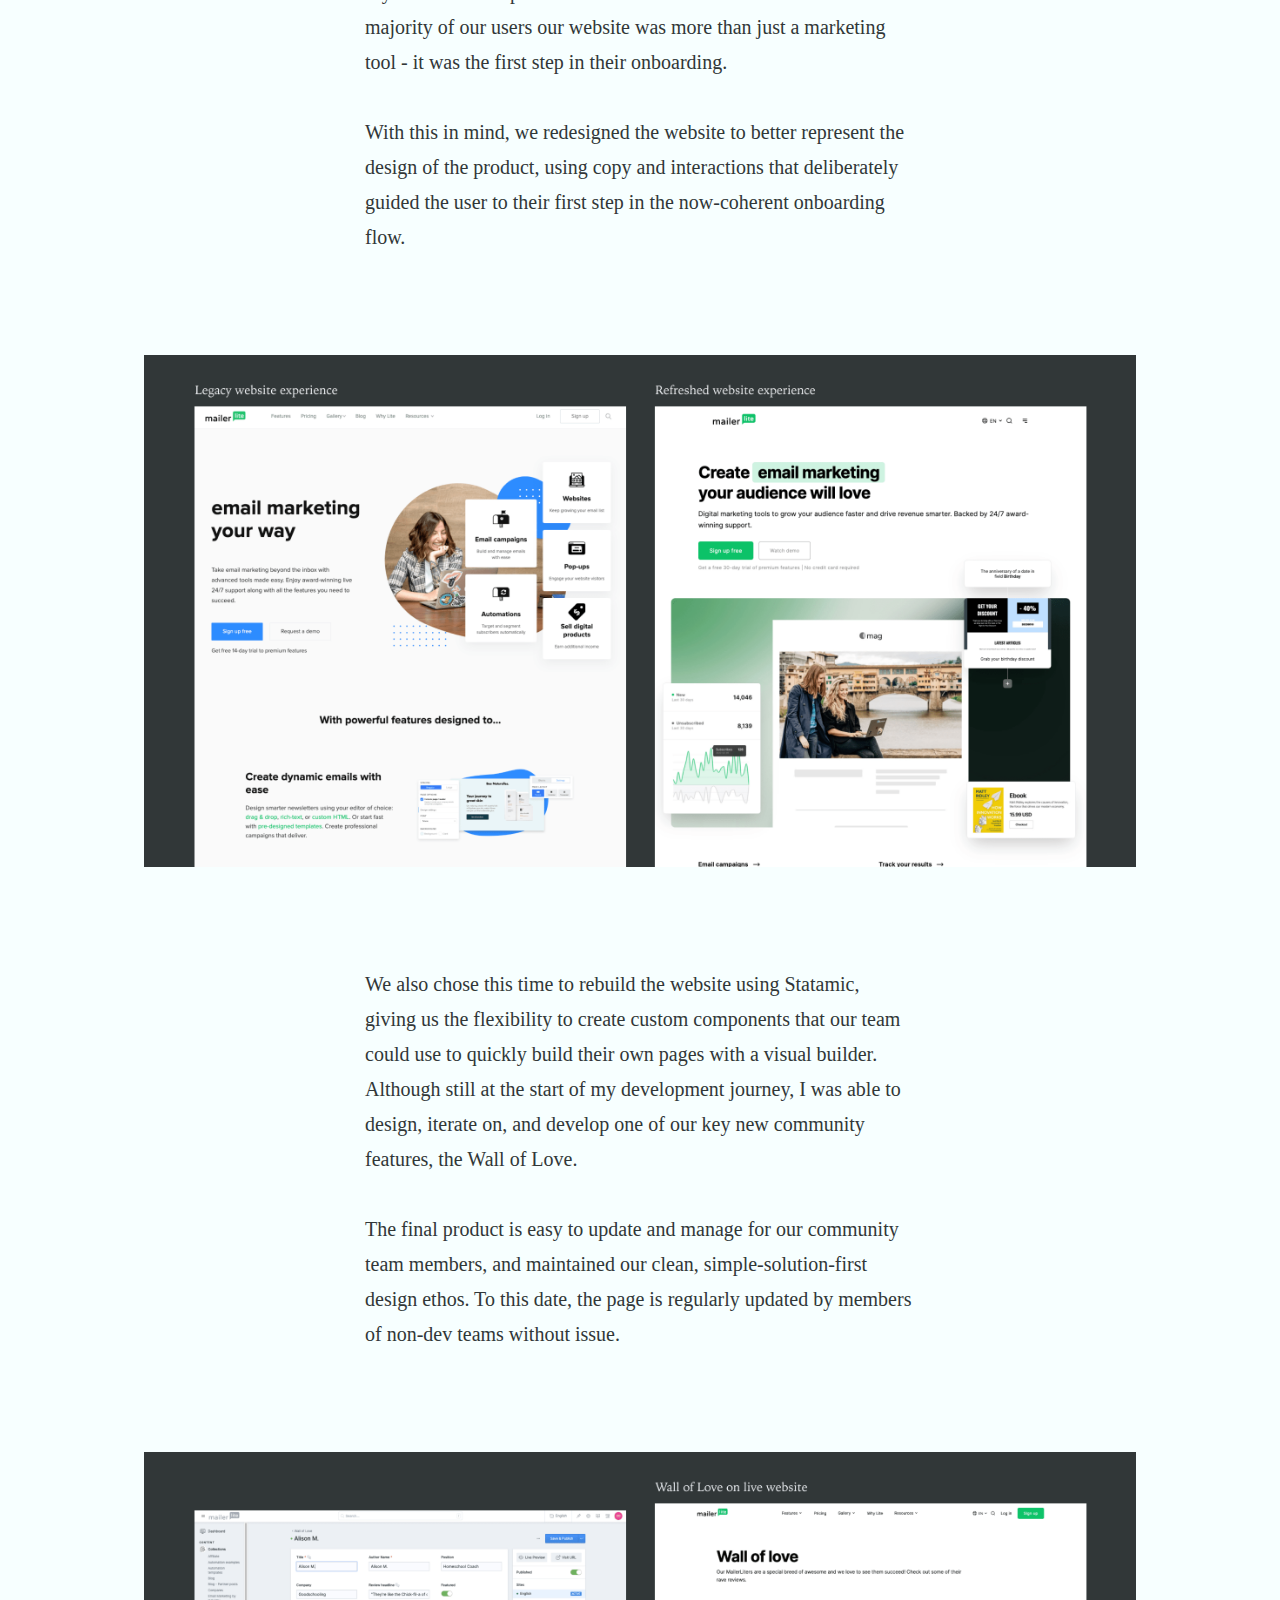
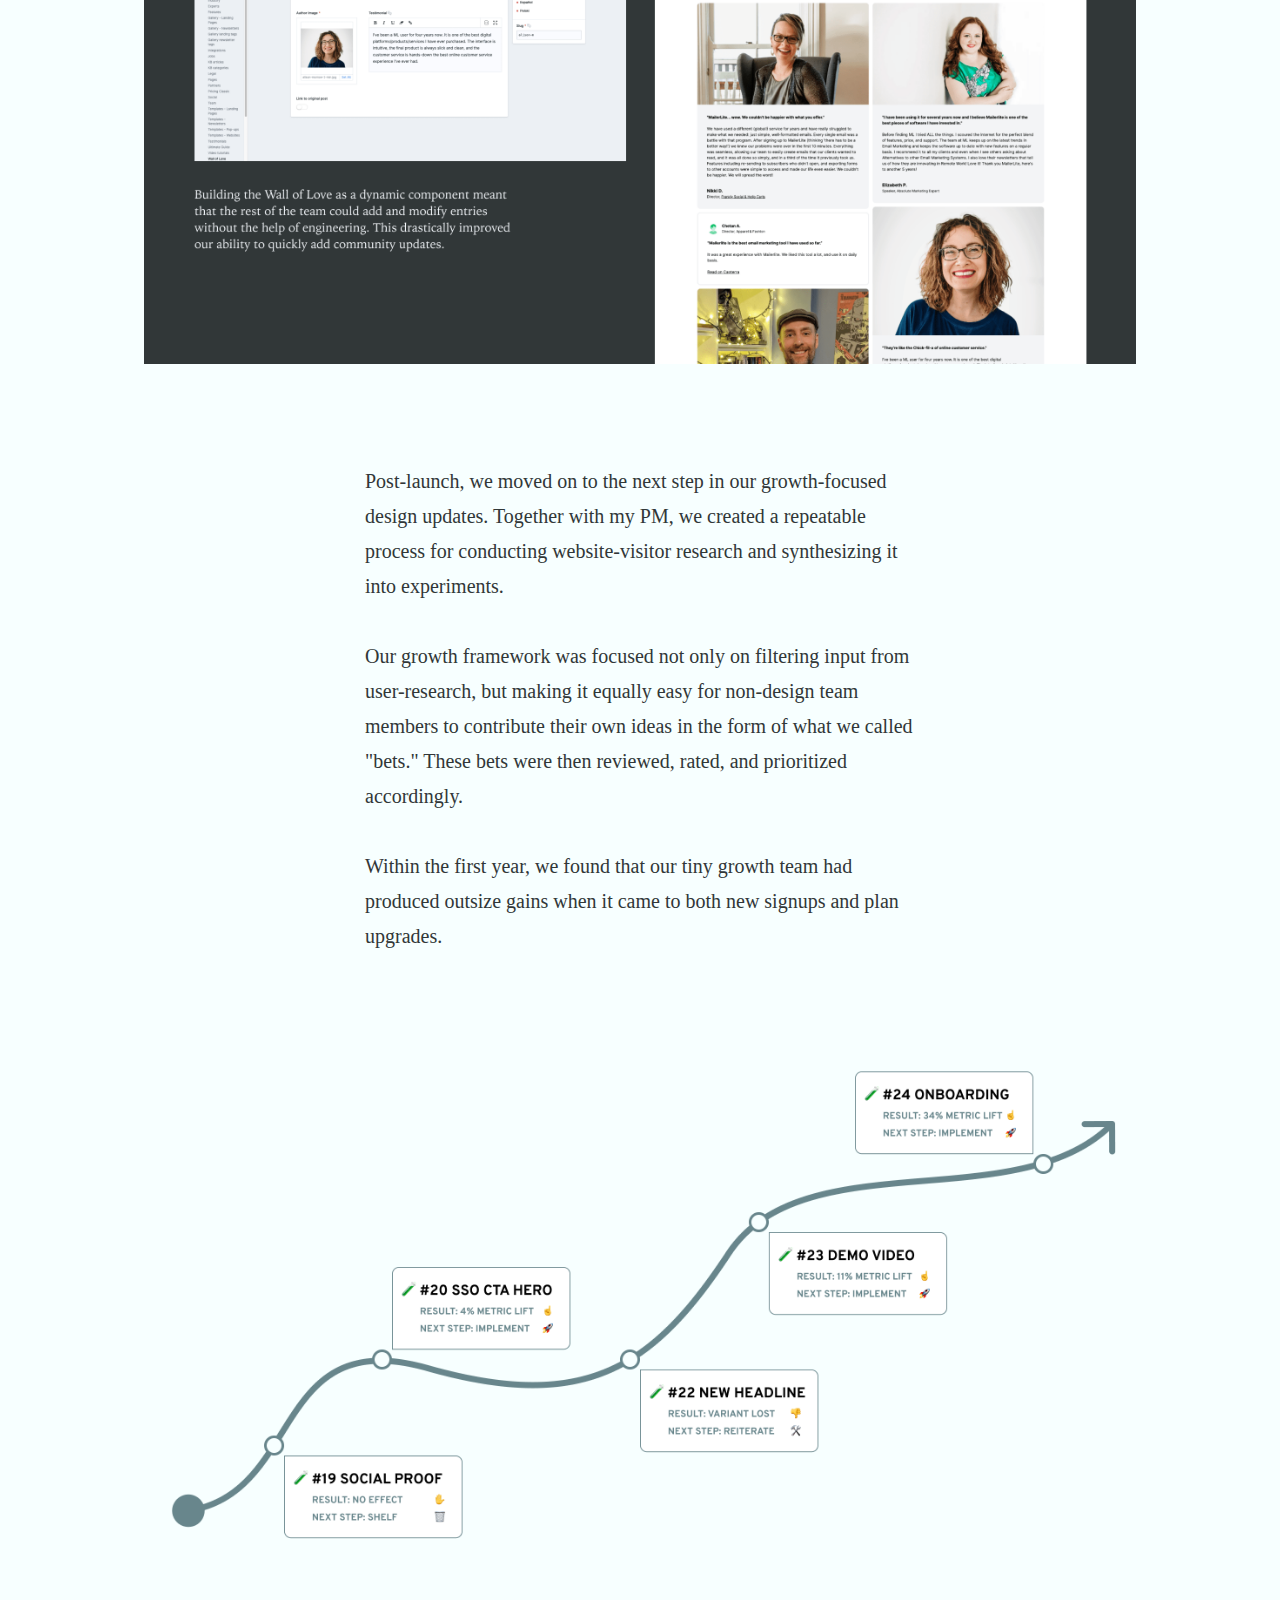
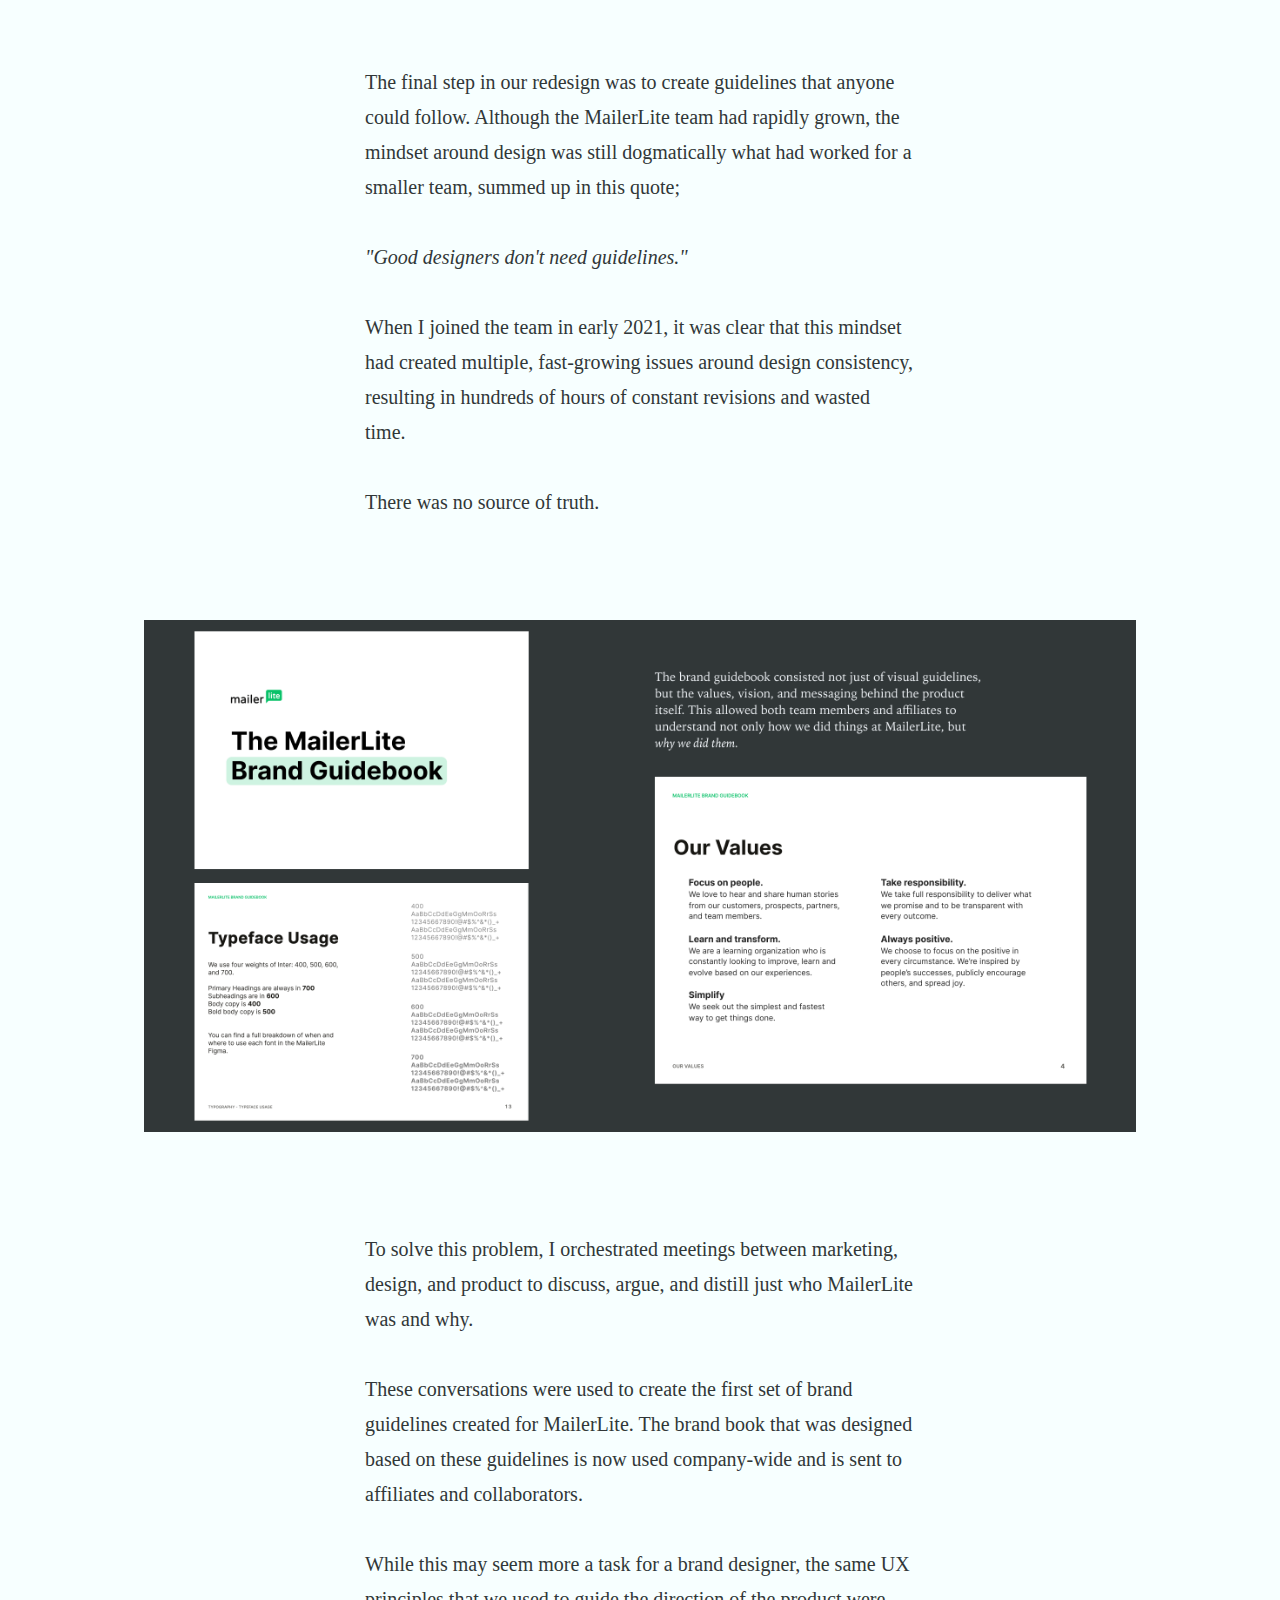
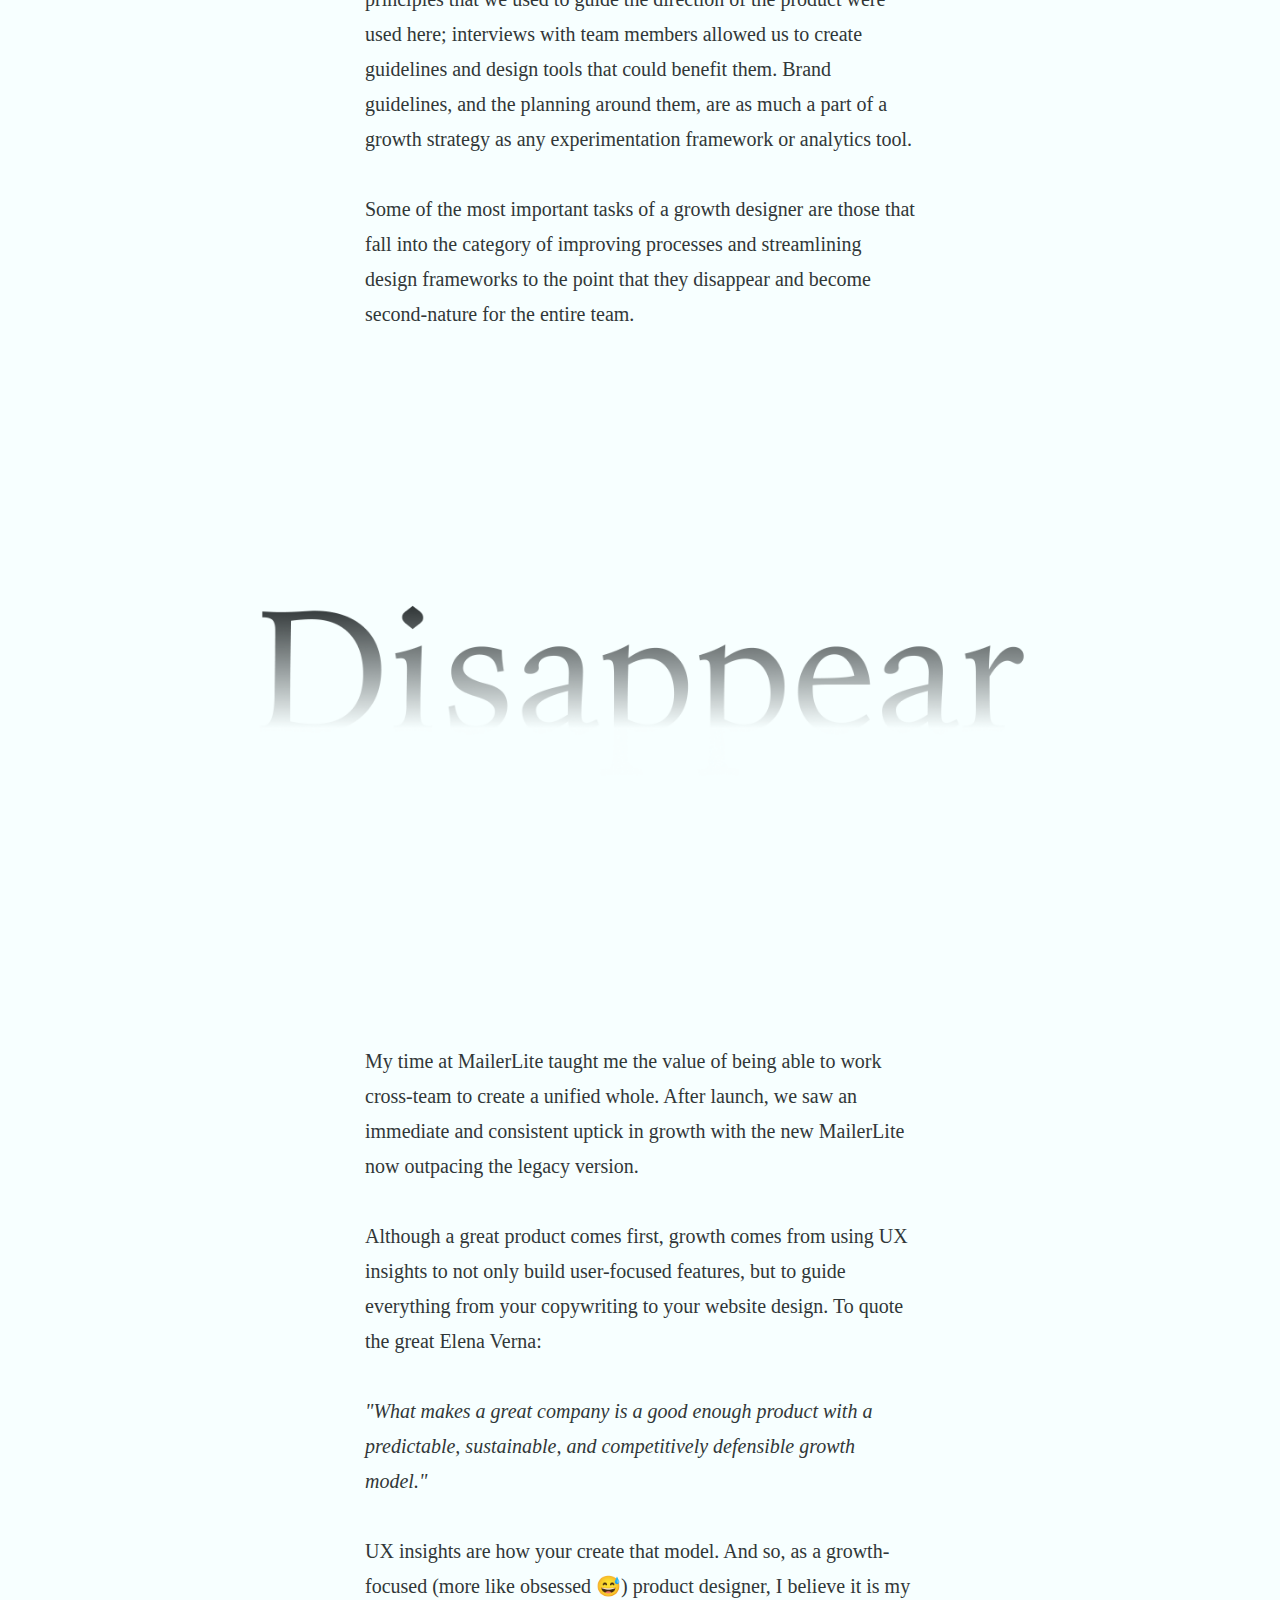
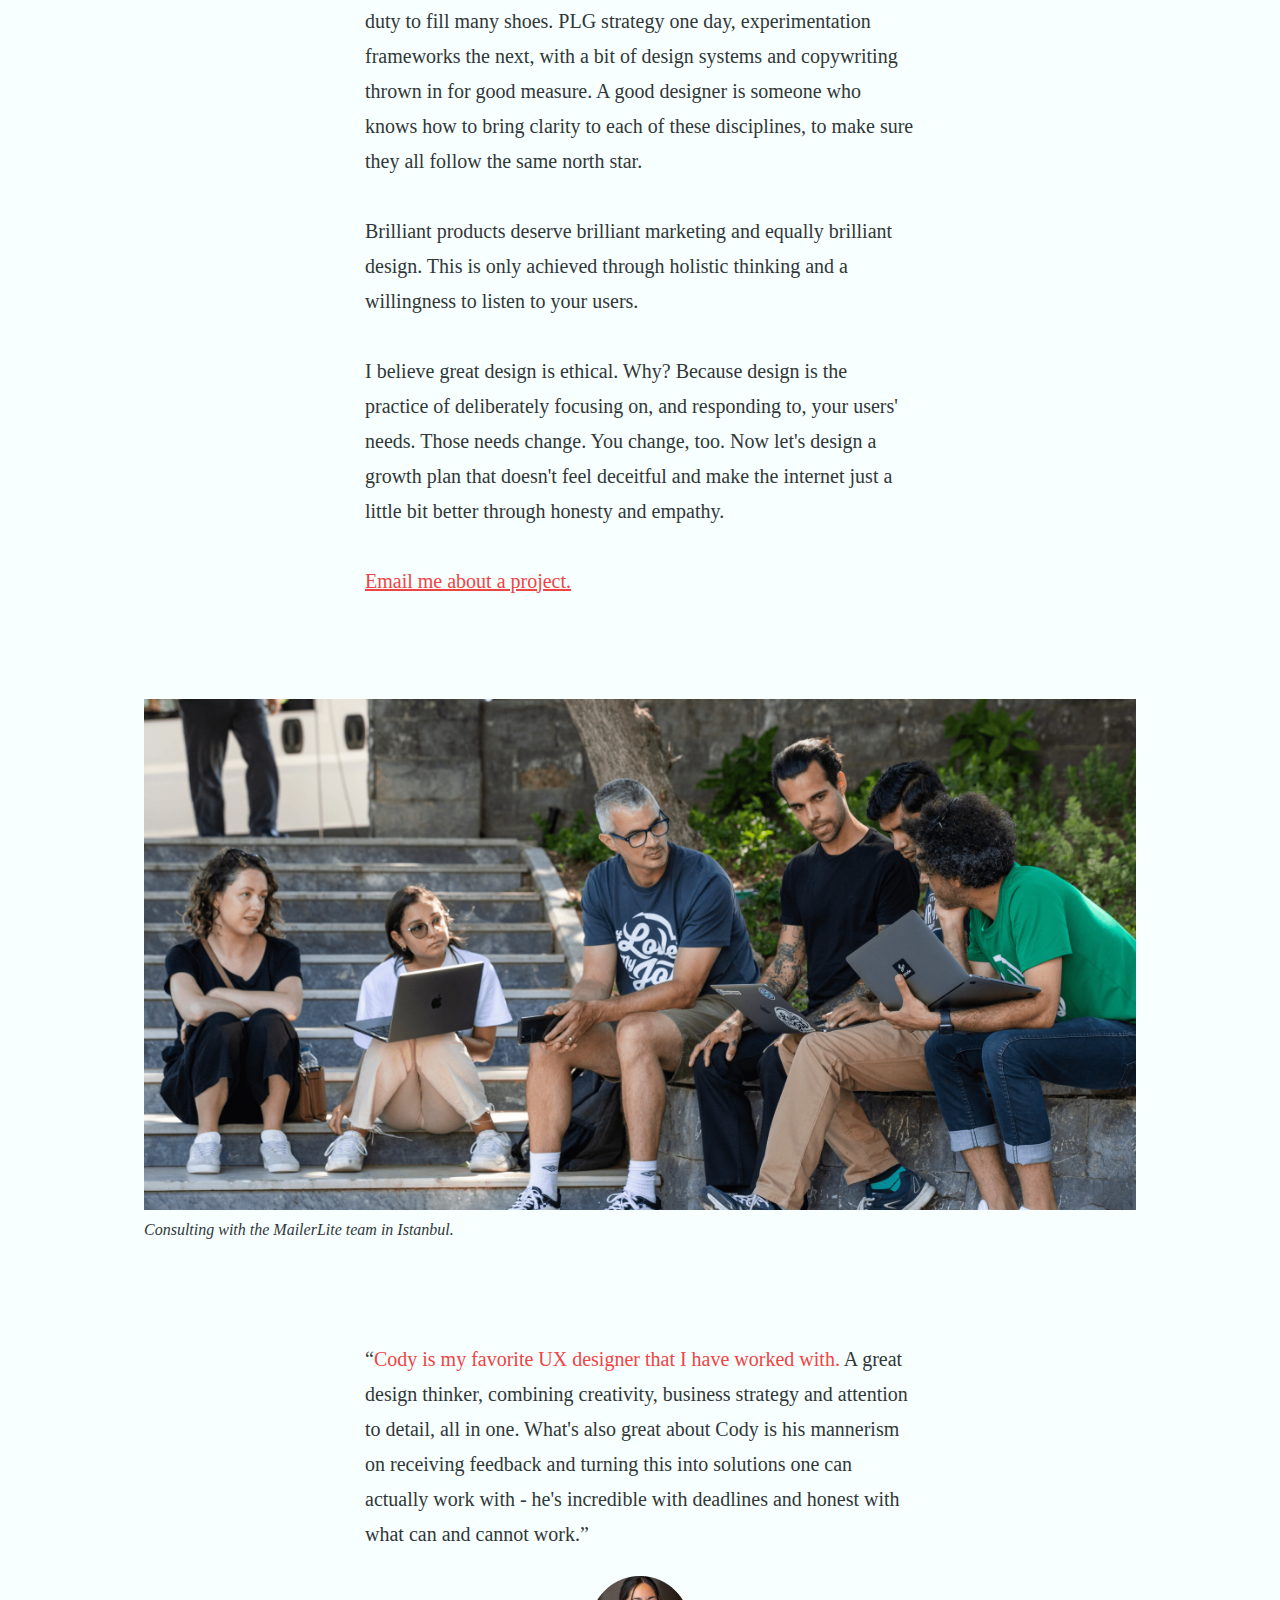
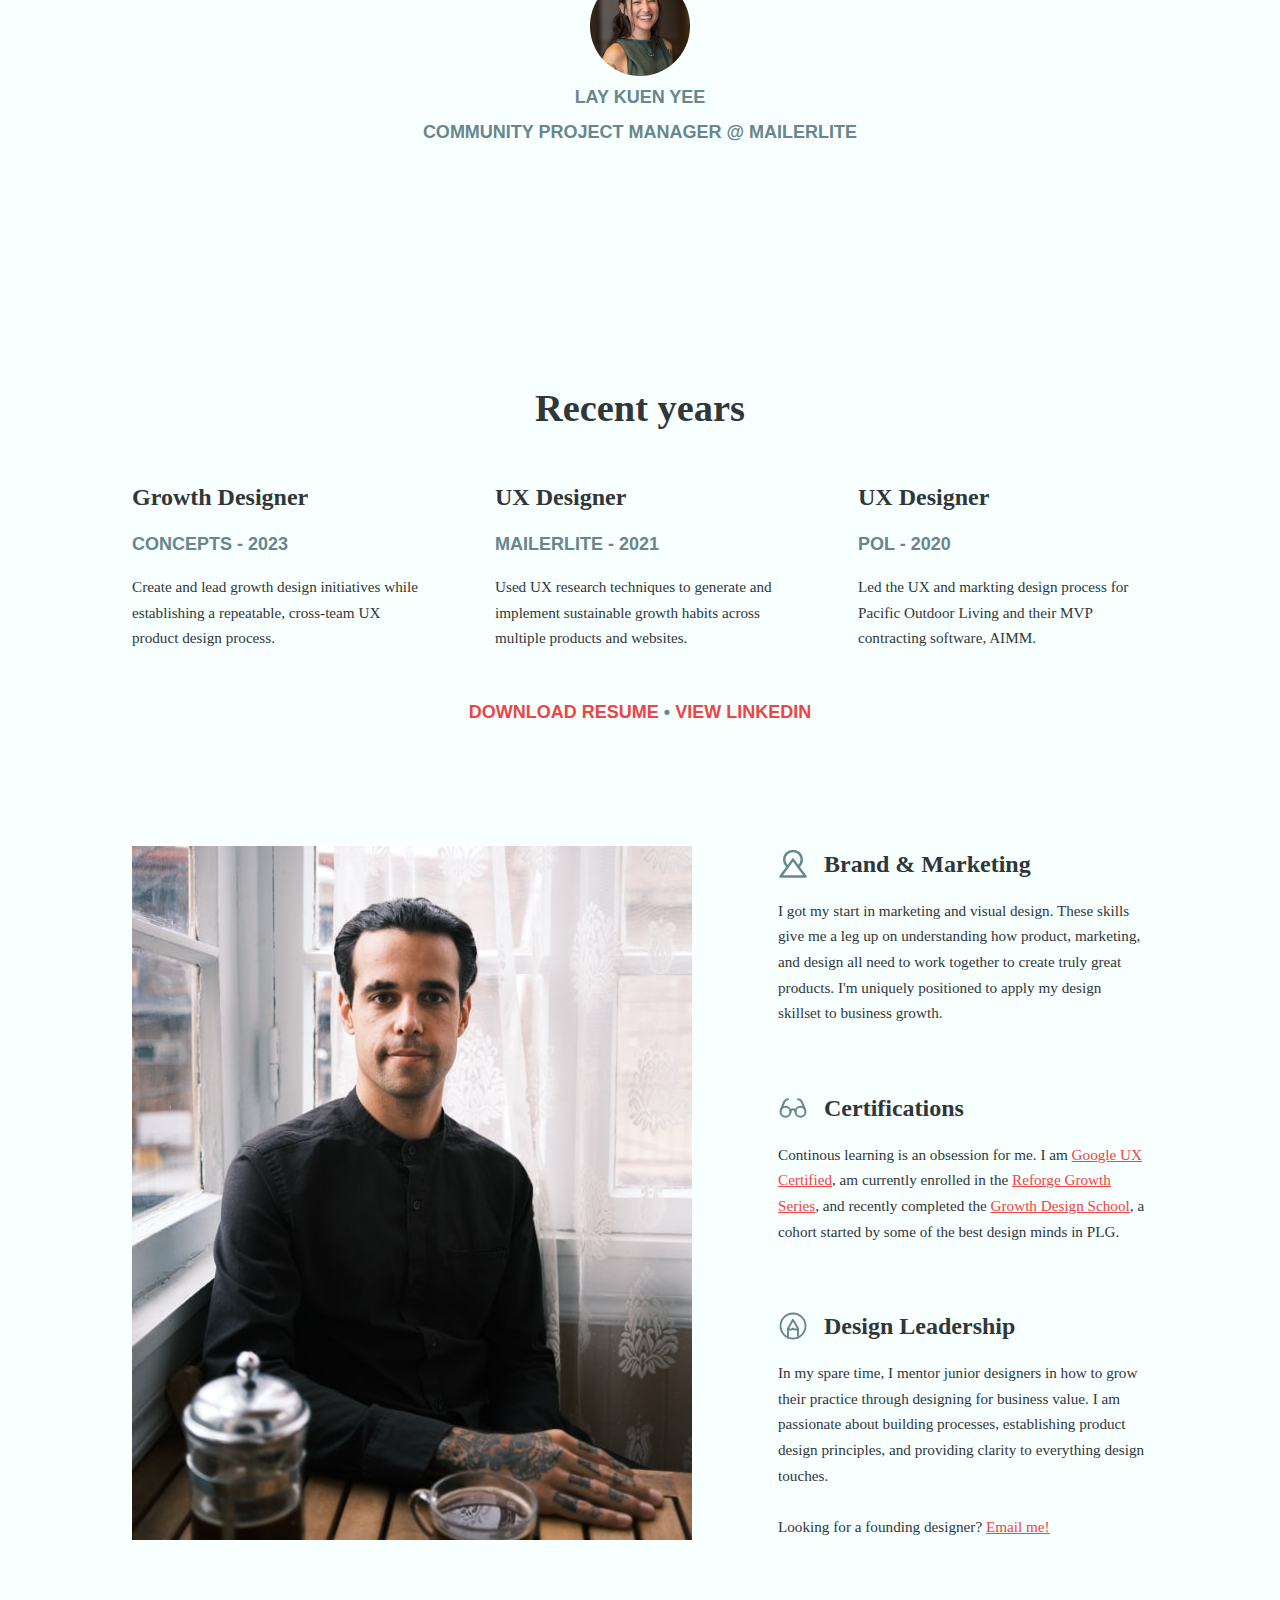
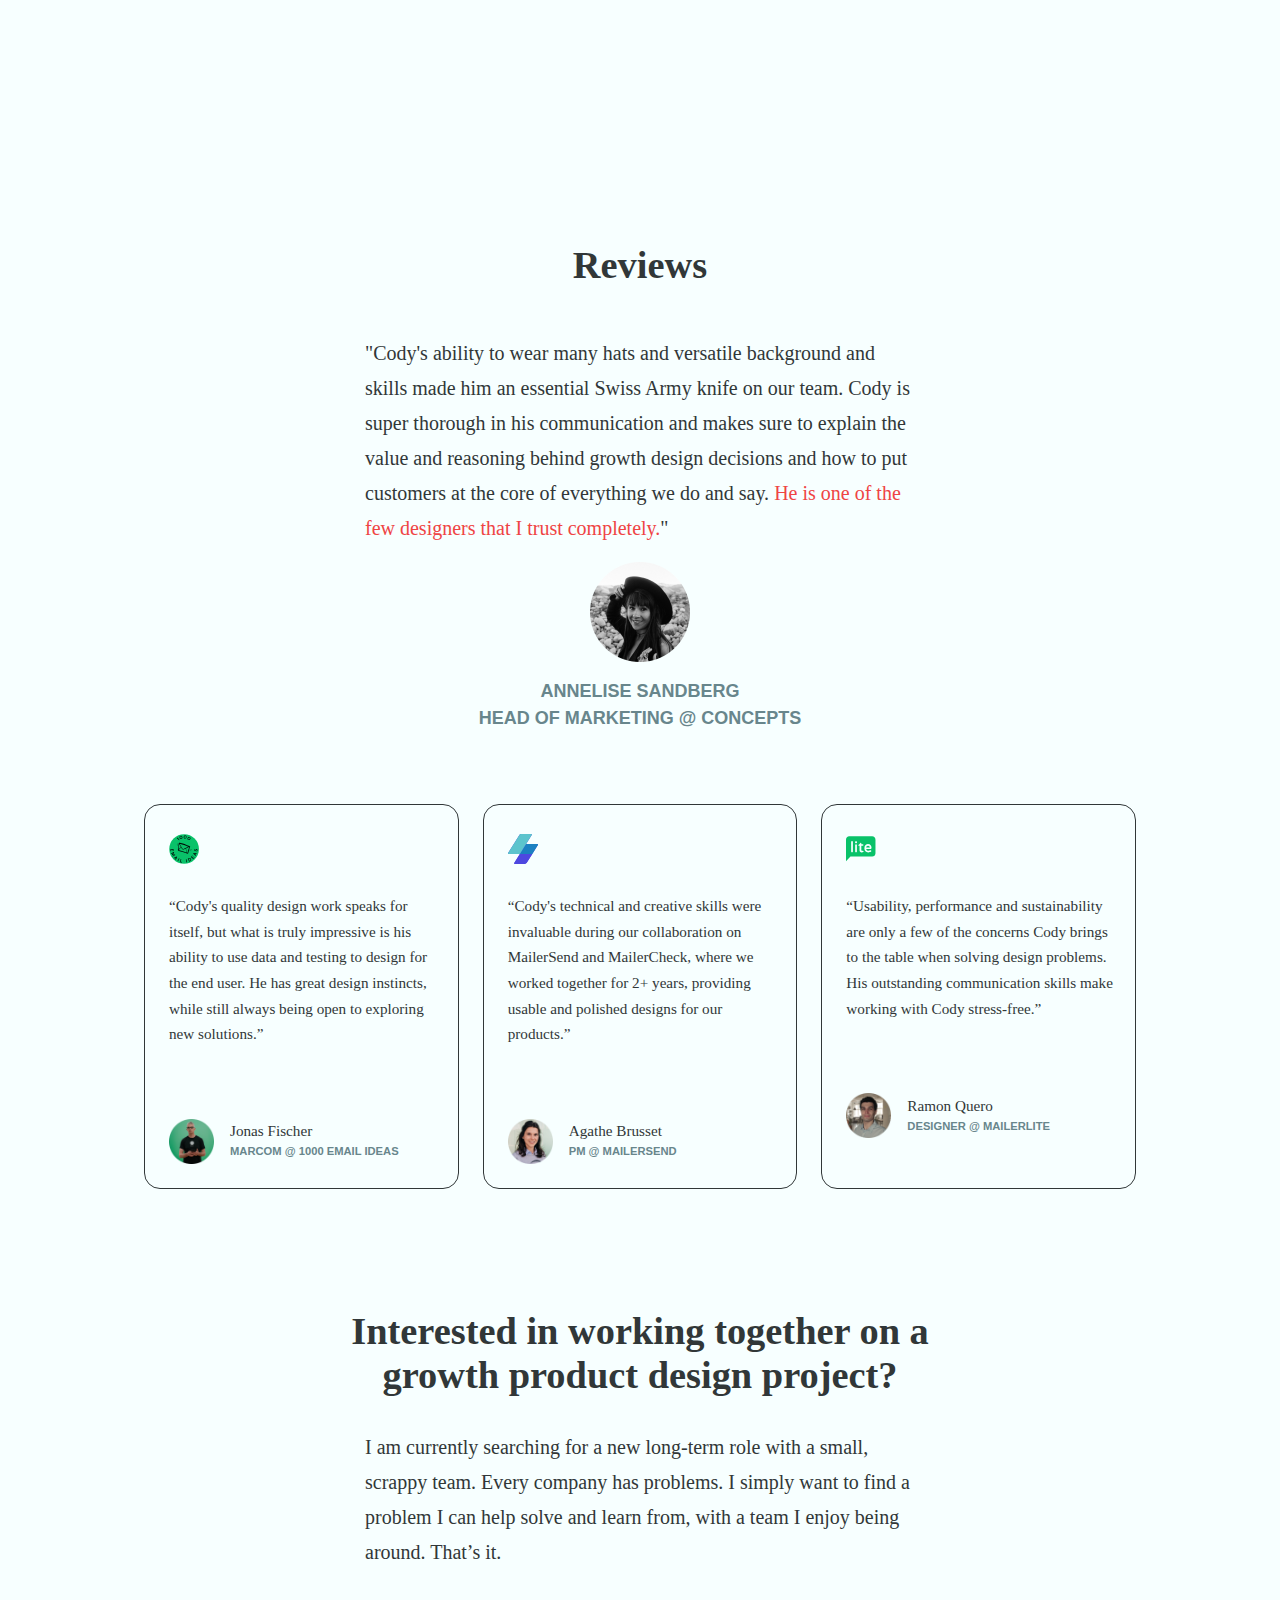
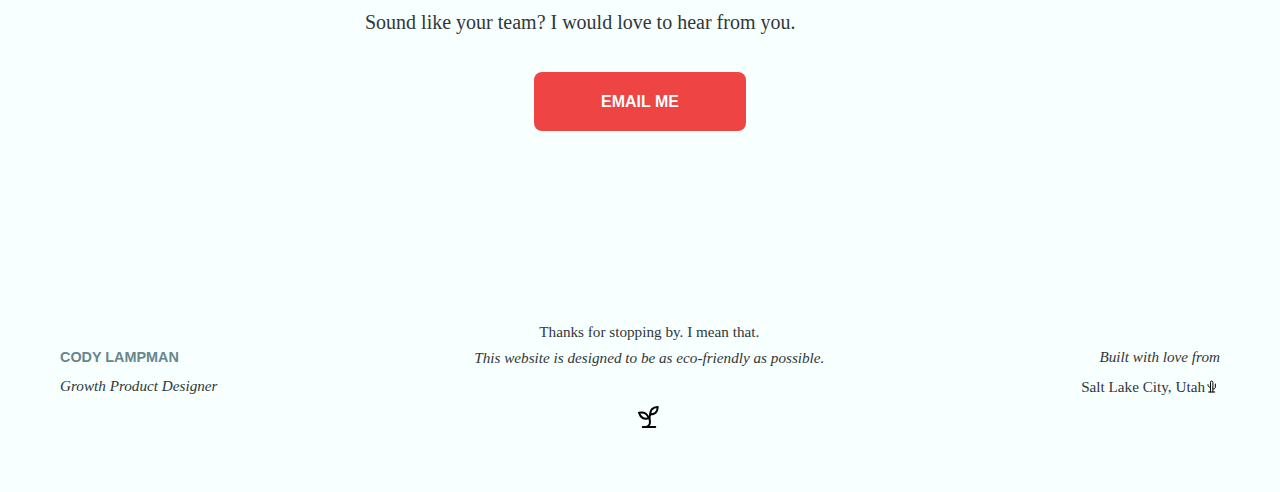
==== commit ceda10ca: "Update footer text" ====
--- a/index.html
+++ b/index.html
@@ -281,7 +281,7 @@
     <div class="business-info">
         <p class="body-small"><em>Built with love from</em></p>
         <div class="location-icon">
-            <p class="body-small">New Mexico</p>
+            <p class="body-small">Salt Lake City, Utah</p>
                 <svg width="13" height="13" viewBox="0 0 13 13" fill="none" xmlns="http://www.w3.org/2000/svg" width="9" height="13" viewBox="0 0 9 13" fill="none">
                     <path d="M1 4.66667V5.27778C1 5.76401 1.19315 6.23032 1.53697 6.57414C1.88079 6.91796 2.3471 7.11111 2.83333 7.11111H3.44444M8.33333 4.05556V7.11111C8.33333 7.59734 8.14018 8.06366 7.79636 8.40747C7.45255 8.75129 6.98623 8.94444 6.5 8.94444H5.88889M3.44444 12V2.22222C3.44444 1.89807 3.57321 1.58719 3.80243 1.35798C4.03164 1.12877 4.34251 1 4.66667 1C4.99082 1 5.3017 1.12877 5.53091 1.35798C5.76012 1.58719 5.88889 1.89807 5.88889 2.22222V12M1.61111 12H7.72222" stroke="black" stroke-linecap="round" stroke-linejoin="round"/>
                     </svg>
